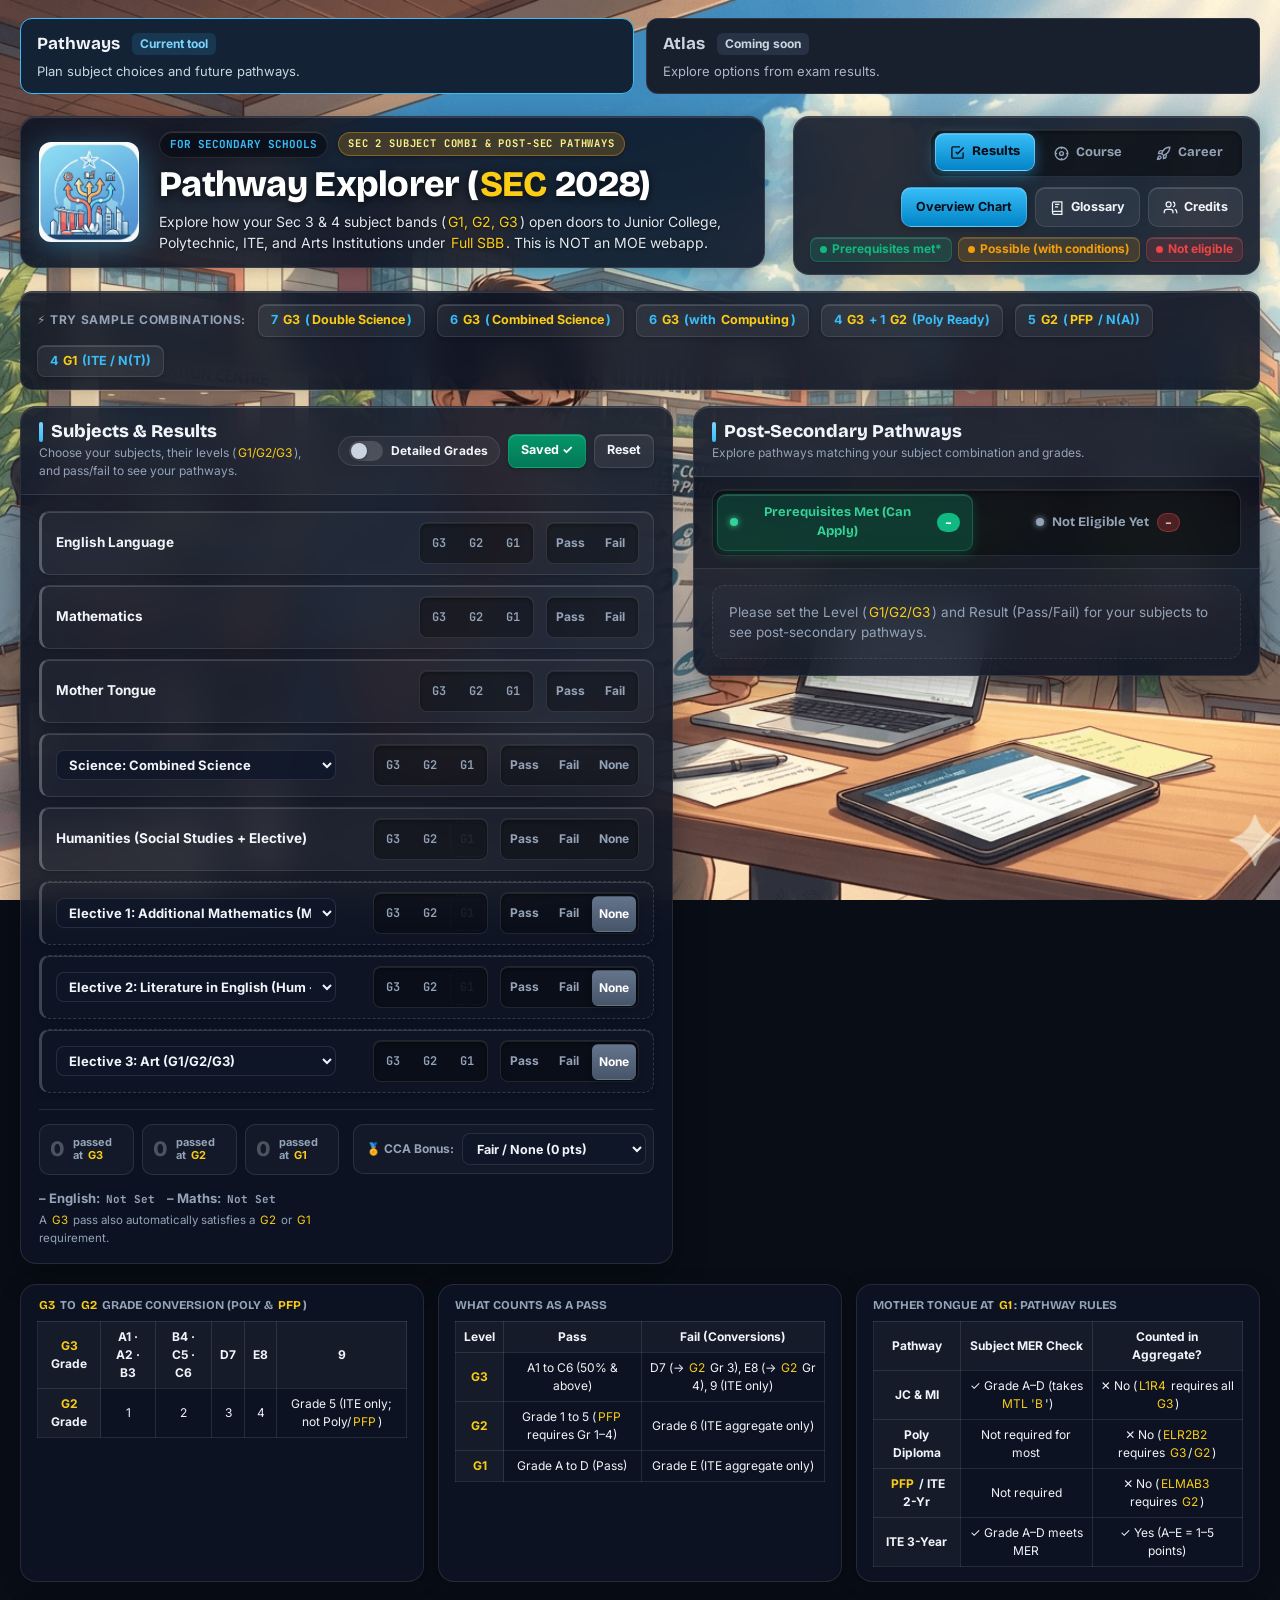
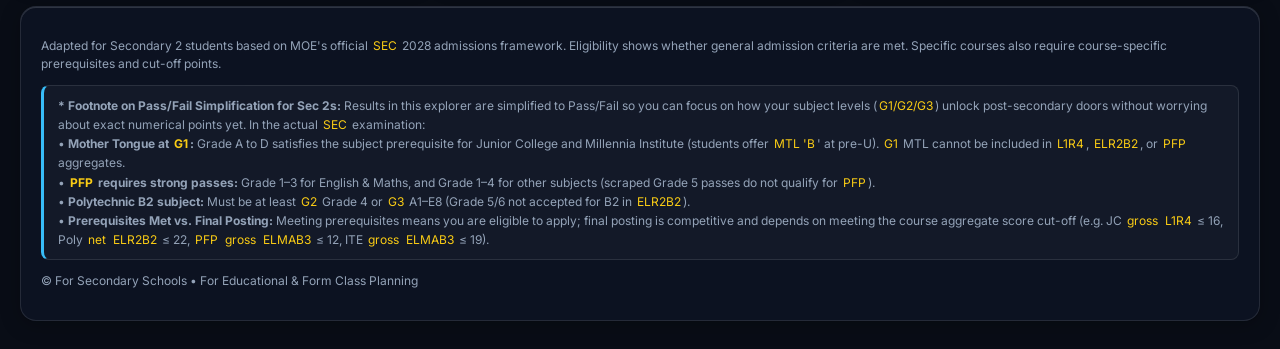
==== Evan - Pathways/index.html @ 1507681d "Refresh Pathways-first PR against Evan's modular version" ====
<!doctype html>
<html lang="en">
<head>
<meta charset="utf-8">
<meta name="viewport" content="width=device-width, initial-scale=1, viewport-fit=cover">
<meta name="theme-color" content="#090d16">
<title>For Secondary Schools • Sec 2 Pathway &amp; Subject Combi Explorer</title>
<link rel="icon" type="image/png" href="logo.png">
<link rel="apple-touch-icon" href="logo.png">
<link rel="preload" href="background.png" as="image">
<link rel="preconnect" href="https://fonts.googleapis.com">
<link rel="preconnect" href="https://fonts.gstatic.com" crossorigin>
<link rel="stylesheet" href="https://fonts.googleapis.com/css2?family=Bricolage+Grotesque:opsz,wght@12..96,600;12..96,800&family=Atkinson+Hyperlegible:wght@400;700&family=JetBrains+Mono:wght@600;800&display=swap">
<link rel="stylesheet" href="https://fonts.googleapis.com/css2?family=Inter:wght@400;700&text=0123456789&display=swap">

<link rel="stylesheet" href="css/main.css">
<style>
  body {
    background-color: #090d16;
    background-image: url('background.png');
    background-position: center top;
    background-size: cover;
    background-attachment: fixed;
    background-repeat: no-repeat;
  }
</style>
</head>

<body>
<a class="skip-link" href="#subjects">Skip to subjects</a>

<div class="wrap">
  <section class="product-selector" aria-label="Pathway tools">
    <ul class="product-list">
      <li class="product-item is-current" aria-current="page">
        <div class="product-heading"><strong class="product-name">Pathways</strong><span class="product-status">Current tool</span></div>
        <p class="product-description">Plan subject choices and future pathways.</p>
      </li>
      <li class="product-item is-coming-soon">
        <div class="product-heading"><strong class="product-name">Atlas</strong><span class="product-status">Coming soon</span></div>
        <p class="product-description">Explore options from exam results.</p>
      </li>
    </ul>
  </section>

  <header>
    <div class="hdr-left">
      <img class="school-icon" src="logo.png" alt="Secondary School Logo">
      <div class="hdr-text-box">
        <div class="school-badge-wrap">
          <span class="school-badge">FOR SECONDARY SCHOOLS</span>
          <span class="eyebrow">Sec 2 Subject Combi &amp; Post-Sec Pathways</span>
        </div>
        <h1>Pathway Explorer (SEC 2028)</h1>
        <p class="subhead">Explore how your Sec 3 &amp; 4 subject bands (G1, G2, G3) open doors to Junior College, Polytechnic, ITE, and Arts Institutions under Full SBB. This is NOT an MOE webapp.</p>
      </div>
    </div>

    <div class="hdr-right">
      <div class="mode-toggle" role="tablist" aria-label="Mode Toggle: Results, Course, or Career Planning">
        <button type="button" role="tab" class="mode-btn is-active" id="btnModeResults" aria-selected="true" data-mode="results">
          <svg width="15" height="15" viewBox="0 0 24 24" fill="none" stroke="currentColor" stroke-width="2.2"><path d="M9 11l3 3L22 4"/><path d="M21 12v7a2 2 0 0 1-2 2H5a2 2 0 0 1-2-2V5a2 2 0 0 1 2-2h11"/></svg>
          <span>Results</span>
        </button>
        <button type="button" role="tab" class="mode-btn" id="btnModeCourse" aria-selected="false" data-mode="course">
          <svg width="15" height="15" viewBox="0 0 24 24" fill="none" stroke="currentColor" stroke-width="2.2"><circle cx="12" cy="12" r="10"/><circle cx="12" cy="12" r="3"/><line x1="12" y1="2" x2="12" y2="5"/><line x1="12" y1="19" x2="12" y2="22"/><line x1="2" y1="12" x2="5" y2="12"/><line x1="19" y1="12" x2="22" y2="12"/></svg>
          <span>Course</span>
        </button>
        <button type="button" role="tab" class="mode-btn" id="btnModeCareer" aria-selected="false" data-mode="career">
          <svg width="15" height="15" viewBox="0 0 24 24" fill="none" stroke="currentColor" stroke-width="2.2"><path d="M4.5 16.5c-1.5 1.26-2 5-2 5s3.74-.5 5-2c.71-.84.7-2.13-.09-2.91a2.18 2.18 0 0 0-2.91-.09z"/><path d="m12 15-3-3a22 22 0 0 1 2-3.95A12.88 12.88 0 0 1 22 2c0 2.72-.78 7.5-6 11a22.35 22.35 0 0 1-4 2z"/><path d="M9 12H4s.55-3.03 2-4c1.62-1.08 5 0 5 0"/><path d="M12 15v5s3.03-.55 4-2c1.08-1.62 0-5 0-5"/></svg>
          <span>Career</span>
        </button>
      </div>
      <div class="hdr-btns">
        <button type="button" class="ov-open" id="ovOpen" aria-haspopup="dialog" aria-controls="ov">Overview Chart</button>
        <button type="button" class="gl-open" id="glOpen" aria-haspopup="dialog" aria-controls="gl">
          <svg width="15" height="15" viewBox="0 0 24 24" fill="none" stroke="currentColor" stroke-width="2"><path d="M4 19.5V5a2 2 0 0 1 2-2h13v15H6.5A2.5 2.5 0 0 0 4 20.5 2.5 2.5 0 0 0 6.5 23H19v-5"/><path d="M8 7h7M8 11h5"/></svg>
          Glossary
        </button>
        <button type="button" class="gl-open" id="creditsOpen" aria-haspopup="dialog" aria-controls="creditsDlg" title="Credits &amp; Acknowledgements">
          <svg width="15" height="15" viewBox="0 0 24 24" fill="none" stroke="currentColor" stroke-width="2"><path d="M16 21v-2a4 4 0 0 0-4-4H6a4 4 0 0 0-4 4v2"/><circle cx="9" cy="7" r="4"/><path d="M22 21v-2a4 4 0 0 0-3-3.87"/><path d="M16 3.13a4 4 0 0 1 0 7.75"/></svg>
          Credits
        </button>
      </div>
      <div class="legend" aria-label="Colour key">
        <span class="pill p-ok"><i></i>Prerequisites met*</span>
        <span class="pill p-amber"><i></i>Possible (with conditions)</span>
        <span class="pill p-bad"><i></i>Not eligible</span>
      </div>
    </div>
  </header>

  <!-- Main Forward Planning View -->
  <div id="mainView">
  <!-- Quick Presets -->
  <div class="presets-wrap">
    <span class="presets-label">⚡ Try Sample Combinations:</span>
    <button type="button" class="preset-btn" id="prePure">7 G3 (Double Science)</button>
    <button type="button" class="preset-btn" id="preG3">6 G3 (Combined Science)</button>
    <button type="button" class="preset-btn" id="preComp">6 G3 (with Computing)</button>
    <button type="button" class="preset-btn" id="prePoly">4 G3 + 1 G2 (Poly Ready)</button>
    <button type="button" class="preset-btn" id="preG2">5 G2 (PFP / N(A))</button>
    <button type="button" class="preset-btn" id="preG1">4 G1 (ITE / N(T))</button>
    <div class="preset-select-wrap">
      <select class="preset-select" id="presetSelect" aria-label="Sample Combinations">
        <option value="" disabled selected>⚡ Try Sample Combinations...</option>
        <option value="prePure">7 G3 (Double Science)</option>
        <option value="preG3">6 G3 (Combined Science)</option>
        <option value="preComp">6 G3 (with Computing)</option>
        <option value="prePoly">4 G3 + 1 G2 (Poly Ready)</option>
        <option value="preG2">5 G2 (PFP / N(A))</option>
        <option value="preG1">4 G1 (ITE / N(T))</option>
      </select>
    </div>
  </div>

  <!-- Mobile 3-Tab Navigator (Mobile Only) -->
  <nav class="mob-tabs" id="mobTabs" role="tablist" aria-label="Navigation Tabs">
    <button type="button" role="tab" class="mob-tab-btn is-active" id="mobTabSubj" aria-selected="true" aria-controls="subjects">
      <span class="mob-tab-label">Subjects</span>
    </button>
    <button type="button" role="tab" class="mob-tab-btn mob-tab-ok" id="mobTabOk" aria-selected="false" aria-controls="results">
      <span class="tab-indicator"></span>
      <span class="mob-tab-label">Prereqs Met</span>
      <span class="tab-count count-ok" id="mobOkN">0</span>
    </button>
    <button type="button" role="tab" class="mob-tab-btn mob-tab-bad" id="mobTabBad" aria-selected="false" aria-controls="results">
      <span class="tab-indicator"></span>
      <span class="mob-tab-label">Not Eligible</span>
      <span class="tab-count count-bad" id="mobBadN">0</span>
    </button>
  </nav>

  <div class="layout">
    <!-- Subject Configuration Panel -->
    <section class="panel" id="subjects" aria-labelledby="subj-h">
      <div class="panel-h">
        <div>
          <h2 id="subj-h">Subjects &amp; Results</h2>
          <p>Choose your subjects, their levels (G1/G2/G3), and pass/fail to see your pathways.</p>
        </div>
        <div class="panel-btns">
          <label class="toggle-wrap" id="gradeModeWrap" title="Switch between simplified Pass/Fail and detailed grade scoring">
            <input type="checkbox" id="toggleGradeMode" class="sr-only">
            <span class="toggle-switch" aria-hidden="true"></span>
            <span class="toggle-label">Detailed Grades</span>
          </label>
          <button type="button" class="reset" id="save" title="Save choices in your browser">Save</button>
          <button type="button" class="reset" id="reset">Reset</button>
        </div>
      </div>

      <div class="panel-b">
        <div id="aggregateDashboard" class="aggregate-dashboard" hidden></div>
        <div class="subs" id="rows"></div>

        <div class="subject-footer">
          <div class="counts" aria-label="Passes by level">
            <div class="count"><b id="c3">0</b><span>passed at G3</span></div>
            <div class="count"><b id="c2">0</b><span>passed at G2</span></div>
            <div class="count"><b id="c1">0</b><span>passed at G1</span></div>
          </div>
          <div class="cca-wrap" id="ccaWrap">
            <label for="ccaGradeSelect" class="cca-label">🏅 CCA Bonus:</label>
            <select id="ccaGradeSelect" class="cca-select" aria-label="CCA Grade for Bonus Points">
              <option value="none">Fair / None (0 pts)</option>
              <option value="good">Good: B3–C6 (1 pt)</option>
              <option value="excellent">Excellent: A1–A2 (2 pts)</option>
            </select>
          </div>
          <div class="subject-notes">
            <div class="em" id="em"></div>
            <p class="hint">A G3 pass also automatically satisfies a G2 or G1 requirement.</p>
          </div>
        </div>

        <button type="button" class="mob-view-btn" id="mobViewBtn">
          <span>View Pathways (Prereqs Met)</span>
          <span class="tab-count count-ok" id="mobBtnOkN">0</span>
          <span>&rarr;</span>
        </button>
      </div>
    </section>

    <!-- Results Panel -->
    <main class="panel results" id="results" aria-label="Pathway eligibility results">
      <p class="sr-only" id="resultStatus" role="status" aria-live="polite"></p>

      <div class="panel-h">
        <div>
          <h2>Post-Secondary Pathways</h2>
          <p>Explore pathways matching your subject combination and grades.</p>
        </div>
      </div>

      <div class="results-tab-bar">
        <div class="results-tabs" role="tablist" aria-label="Pathway eligibility status">
          <button type="button" role="tab" class="tab-btn tab-ok is-active" id="tabOk" aria-selected="true" aria-controls="paneOk">
            <span class="tab-indicator"></span>
            <span class="tab-label">Prerequisites Met (Can Apply)</span>
            <span class="tab-count count-ok" id="okN">0</span>
          </button>
          <button type="button" role="tab" class="tab-btn tab-bad" id="tabBad" aria-selected="false" aria-controls="paneBad">
            <span class="tab-indicator"></span>
            <span class="tab-label">Not Eligible Yet</span>
            <span class="tab-count count-bad" id="badN">0</span>
          </button>
        </div>
      </div>

      <div class="panel-b">
        <div id="sec5StatusCard" class="sec5-card-wrap" hidden></div>
        <div id="paneOk" role="tabpanel" aria-labelledby="tabOk" class="tab-pane is-active">
          <div class="cards" id="okCards"></div>
          <button type="button" class="mob-back-btn" id="mobBackBtnOk">&larr; Back to Subjects</button>
        </div>

        <div id="paneBad" role="tabpanel" aria-labelledby="tabBad" class="tab-pane" hidden>
          <div class="cards" id="badCards"></div>
          <button type="button" class="mob-back-btn" id="mobBackBtnBad">&larr; Back to Subjects</button>
        </div>
      </div>
    </main>
  </div>

  <!-- Reference Section -->
  <section class="ref" aria-label="Grade reference">
    <div>
      <h3>G3 to G2 Grade Conversion (Poly &amp; PFP)</h3>
      <table>
        <thead><tr><th>G3 Grade</th><th>A1 · A2 · B3</th><th>B4 · C5 · C6</th><th>D7</th><th>E8</th><th>9</th></tr></thead>
        <tbody><tr><th>G2 Grade</th><td>1</td><td>2</td><td>3</td><td>4</td><td>Grade 5 (ITE only; not Poly/PFP)</td></tr></tbody>
      </table>
    </div>
    <div>
      <h3>What Counts as a Pass</h3>
      <table>
        <thead><tr><th>Level</th><th>Pass</th><th>Fail (Conversions)</th></tr></thead>
        <tbody>
          <tr><th>G3</th><td>A1 to C6 (50% &amp; above)</td><td>D7 (→ G2 Gr 3), E8 (→ G2 Gr 4), 9 (ITE only)</td></tr>
          <tr><th>G2</th><td>Grade 1 to 5 (PFP requires Gr 1–4)</td><td>Grade 6 (ITE aggregate only)</td></tr>
          <tr><th>G1</th><td>Grade A to D (Pass)</td><td>Grade E (ITE aggregate only)</td></tr>
        </tbody>
      </table>
    </div>
    <div>
      <h3>Mother Tongue at G1: Pathway Rules</h3>
      <table>
        <thead><tr><th>Pathway</th><th>Subject MER Check</th><th>Counted in Aggregate?</th></tr></thead>
        <tbody>
          <tr><th>JC &amp; MI</th><td>✓ Grade A–D (takes MTL 'B')</td><td>✕ No (L1R4 requires all G3)</td></tr>
          <tr><th>Poly Diploma</th><td>Not required for most</td><td>✕ No (ELR2B2 requires G3/G2)</td></tr>
          <tr><th>PFP / ITE 2-Yr</th><td>Not required</td><td>✕ No (ELMAB3 requires G2)</td></tr>
          <tr><th>ITE 3-Year</th><td>✓ Grade A–D meets MER</td><td>✓ Yes (A–E = 1–5 points)</td></tr>
        </tbody>
      </table>
    </div>
  </section>
  </div>

  <!-- Reverse Planning View (Replaces Main App in Reverse Mode) -->
  <section class="rp-view" id="rpView" hidden aria-labelledby="rpTitle">
    <div class="rp-view-card">
      <div class="rp-view-top">
        <div class="rp-header">
          <span class="rp-tag">🎯 Goal-Oriented Pathway Planner</span>
          <h2 id="rpTitle">Course <span>Planning</span></h2>
          <p class="rp-subhead">Start from your dream destination. Tap any course bubble to inspect minimum SEC 2028 entry requirements, compare courses side-by-side, or load the minimum subject combination directly into Subjects &amp; Results.</p>
        </div>
        <button type="button" class="rp-exit-btn" id="rpExitBtn" title="Back to Results Planning">
          <svg width="14" height="14" viewBox="0 0 24 24" fill="none" stroke="currentColor" stroke-width="2.5"><line x1="19" y1="12" x2="5" y2="12"/><polyline points="12 19 5 12 12 5"/></svg>
          Back to Results
        </button>
      </div>

      <!-- Quick Filters & Compare Trigger -->
      <div class="rp-action-bar">
        <div class="rp-filters" id="rpFilters" role="tablist" aria-label="Course Clusters">
          <button type="button" class="rp-filter is-active" data-filter="all">All Pathways</button>
          <button type="button" class="rp-filter" data-filter="jc">JC and MI</button>
          <button type="button" class="rp-filter" data-filter="poly">Polytechnic</button>
          <button type="button" class="rp-filter" data-filter="pfp">PFP</button>
          <button type="button" class="rp-filter" data-filter="arts">Arts Institutions</button>
          <button type="button" class="rp-filter" data-filter="ite">ITE Higher NITEC</button>
        </div>
        <div class="rp-bar-right">
          <div class="rp-search-wrap">
            <svg class="rp-search-icon" width="14" height="14" viewBox="0 0 24 24" fill="none" stroke="currentColor" stroke-width="2.2"><circle cx="11" cy="11" r="8"/><line x1="21" y1="21" x2="16.65" y2="16.65"/></svg>
            <input type="search" id="rpSearchInput" class="rp-search-input" placeholder="Search e.g. Sports, Nursing, AI, Business..." aria-label="Search courses, subjects, and fields">
          </div>
          <button type="button" class="rp-compare-btn" id="rpToggleCompare">
            <svg width="15" height="15" viewBox="0 0 24 24" fill="none" stroke="currentColor" stroke-width="2.2"><path d="M16 3h5v5"/><path d="m21 3-7 7"/><path d="M8 21H3v-5"/><path d="m3 21 7-7"/></svg>
            <span>Compare Table</span>
            <span class="rp-compare-badge" id="rpCompareCount">0</span>
          </button>
        </div>
      </div>

      <!-- Compare Table Section -->
      <div class="rp-compare-panel" id="rpComparePanel" hidden>
        <div class="rp-compare-header">
          <div class="rp-compare-title">
            <h3>⚖️ Pathway &amp; Course Comparison Tool</h3>
            <p>Compare admissions metrics, Full SBB minimum bands, and subject prerequisites side-by-side.</p>
          </div>
          <div class="rp-compare-actions">
            <button type="button" class="rp-clear-btn" id="rpClearCompare">Clear All</button>
            <button type="button" class="rp-close-compare-btn" id="rpCloseCompare">&times; Back to Bubbles</button>
          </div>
        </div>
        <div class="rp-table-scroll" id="rpCompareTableWrap"></div>
      </div>

      <!-- Two-Column Split Layout: Courses on Left, Selected Course on Right -->
      <div class="rp-split-layout">
        <!-- Left: Course Selections Canvas -->
        <div class="rp-split-left">
          <div class="rp-bubbles-canvas" id="rpBubblesCanvas"></div>
        </div>

        <!-- Right: Sticky Selected Course Inspector & Empty Guide Card -->
        <aside class="rp-split-right" id="rpSplitRight" aria-label="Course Requirements Details">
          <!-- Course Requirements Inspector (Opens on Bubble Click) -->
          <div class="rp-inspector" id="rpInspector" hidden>
            <div class="rp-inspector-h">
              <div class="rp-inspector-title">
                <span class="rp-inspector-icon" id="rpInspectIcon">💻</span>
                <div>
                  <div class="rp-inspector-cat" id="rpInspectCat">Polytechnic Year 1</div>
                  <h4 id="rpInspectName">Course Name</h4>
                </div>
              </div>
              <button type="button" class="rp-inspector-close" id="rpInspectorClose" aria-label="Close details">&times;</button>
            </div>

            <div class="rp-req-grid" id="rpInspectGrid"></div>

            <div class="rp-inspector-details">
              <div class="rp-detail-sec">
                <h5>Scope &amp; Career Clusters</h5>
                <p id="rpInspectDesc"></p>
              </div>
              <div class="rp-detail-sec">
                <h5>Exact Minimum Entry Requirements (MER &amp; Results)</h5>
                <div id="rpInspectMinGrades" class="rp-min-grades"></div>
              </div>
              <div class="rp-detail-sec">
                <h5>Institutions &amp; Progression Pathways</h5>
                <p id="rpInspectCampuses"></p>
              </div>
              <div class="rp-detail-sec" id="rpInspectCurriculumSec" hidden>
                <h5>Curricular Modules &amp; Supervised Clinical Postings</h5>
                <div id="rpInspectCurriculum" class="rp-min-grades" style="border-left:3px solid var(--accent);background:rgba(0,0,0,0.35);"></div>
              </div>
              <div class="rp-detail-sec">
                <h5>Minimum Sec 3/4 Subject Combination (SEC 2028)</h5>
                <div class="rp-combi-pills" id="rpInspectCombi"></div>
              </div>
            </div>

            <div class="rp-inspector-actions">
              <button type="button" class="rp-action-compare" id="rpInspectCompareBtn">+ Add to Compare</button>
              <button type="button" class="rp-action-load" id="rpInspectLoadBtn">
                <svg width="15" height="15" viewBox="0 0 24 24" fill="none" stroke="currentColor" stroke-width="2.2"><path d="M21 15v4a2 2 0 0 1-2 2H5a2 2 0 0 1-2-2v-4"/><polyline points="7 10 12 15 17 10"/><line x1="12" y1="15" x2="12" y2="3"/></svg>
                <span>Load into Subjects &amp; Results</span>
              </button>
            </div>
          </div>

          <!-- Empty State (Shown when no course is currently selected) -->
          <div class="rp-inspector-empty" id="rpInspectorEmpty">
            <div class="rp-empty-icon">👈</div>
            <h3 class="rp-empty-title">Select a Course</h3>
            <p class="rp-empty-desc">Click any course bubble on the left to inspect SEC 2028 minimum entry requirements, career clusters, progression ladders, and 1-click subject combination loading.</p>
            <div class="rp-empty-hints">
              <div class="rp-empty-hint">
                <span class="rp-hint-badge">💡 Pro-Tip</span>
                <span>Use <strong>Compare Table</strong> above to compare admission metrics side-by-side.</span>
              </div>
              <div class="rp-empty-hint">
                <span class="rp-hint-badge">⚡ Quick Load</span>
                <span>Selecting a course allows you to inject its exact required subjects directly into your Results planner.</span>
              </div>
            </div>
          </div>
        </aside>
      </div>

      <div class="rp-view-bottom">
        <button type="button" class="rp-exit-btn rp-exit-btn-bottom" id="rpExitBtnBottom">
          <svg width="14" height="14" viewBox="0 0 24 24" fill="none" stroke="currentColor" stroke-width="2.5"><line x1="19" y1="12" x2="5" y2="12"/><polyline points="12 19 5 12 12 5"/></svg>
          Back to Results Planning
        </button>
      </div>
    </div>
  </section>

  <!-- Career Planning View (Visual Mind Map of Ladders & Islands) -->
  <section class="career-view" id="careerView" hidden aria-labelledby="careerTitle">
    <div class="career-view-card">
      <div class="career-view-top">
        <div class="career-header">
          <span class="career-tag">🚀 Visual Progression Mind Map</span>
          <h2 id="careerTitle">Career <span>Ladders &amp; Islands</span></h2>
          <p class="career-subhead">Explore career stages from Secondary 2 to university degrees and industry leadership. Visual islands light up when your current results meet prerequisites, or dim out if not yet eligible. See exact study durations, timeline milestones, and <strong>💰 paid Work-Study Diplomas</strong> where you earn a full salary while sponsored!</p>
        </div>
        <button type="button" class="rp-exit-btn" id="careerExitBtn" title="Back to Results Planning">
          <svg width="14" height="14" viewBox="0 0 24 24" fill="none" stroke="currentColor" stroke-width="2.5"><line x1="19" y1="12" x2="5" y2="12"/><polyline points="12 19 5 12 12 5"/></svg>
          Back to Results
        </button>
      </div>

      <!-- Career Cluster Selector -->
      <div class="career-cluster-bar">
        <div class="career-clusters" id="careerClusters" role="tablist" aria-label="Career Ladders">
          <button type="button" class="career-cluster-btn is-active" data-cluster="nursing">🩺 Nursing &amp; Healthcare</button>
          <button type="button" class="career-cluster-btn" data-cluster="aerospace">✈️ Aerospace &amp; Aviation</button>
          <button type="button" class="career-cluster-btn" data-cluster="robotics">⚡ Robotics &amp; Electrical</button>
          <button type="button" class="career-cluster-btn" data-cluster="sports">🏃 Sports Science &amp; Fitness</button>
          <button type="button" class="career-cluster-btn" data-cluster="computing">💻 Computing, AI &amp; Cyber</button>
        </div>
      </div>

      <!-- Career Summary & Live Eligibility Indicator -->
      <div class="career-summary-box" id="careerSummaryBox"></div>

      <!-- Mind Map Canvas with Stages and Islands -->
      <div class="career-map-canvas" id="careerMapCanvas"></div>

      <div class="rp-view-bottom">
        <button type="button" class="rp-exit-btn rp-exit-btn-bottom" id="careerExitBtnBottom">
          <svg width="14" height="14" viewBox="0 0 24 24" fill="none" stroke="currentColor" stroke-width="2.5"><line x1="19" y1="12" x2="5" y2="12"/><polyline points="12 19 5 12 12 5"/></svg>
          Back to Results Planning
        </button>
      </div>
    </div>
  </section>

  <!-- Career Island Details Dialog -->
  <dialog class="ov" id="islandDlg" aria-labelledby="islDlgTitle" style="max-width:760px;">
    <div class="ov-inner">
      <button type="button" class="ov-close" id="islandDlgClose" aria-label="Close">&times;</button>
      <div style="display:flex;align-items:center;gap:12px;margin-bottom:6px;">
        <span style="font-size:32px;" id="islDlgIcon">🩺</span>
        <div>
          <span class="eyebrow" id="islDlgStageBadge">Stage 1: Foundational Practice</span>
          <h2 id="islDlgTitle" style="text-align:left;margin:4px 0 0;font-size:22px;">Island Title</h2>
        </div>
      </div>
      <div style="font-size:12.5px;color:var(--muted);margin-bottom:14px;" id="islDlgInst">Institution</div>

      <!-- Live Status Banner in Dialog -->
      <div id="islDlgStatus" style="margin-bottom:14px;padding:10px 14px;border-radius:10px;font-size:12.5px;font-weight:700;"></div>

      <div style="display:grid;grid-template-columns:repeat(auto-fit, minmax(180px, 1fr));gap:10px;margin-bottom:16px;">
        <div style="background:rgba(0,0,0,0.3);border:1px solid var(--rule);border-radius:10px;padding:10px 12px;">
          <div style="font-size:11px;font-weight:700;color:var(--muted);text-transform:uppercase;">Study Duration</div>
          <div style="font-size:14px;font-weight:800;color:var(--accent);" id="islDlgDuration">3 Years</div>
        </div>
        <div style="background:rgba(0,0,0,0.3);border:1px solid var(--rule);border-radius:10px;padding:10px 12px;">
          <div style="font-size:11px;font-weight:700;color:var(--muted);text-transform:uppercase;">Cumulative Years</div>
          <div style="font-size:14px;font-weight:800;color:var(--gold);" id="islDlgCumulative">3 Years from Sec 4</div>
        </div>
        <div style="background:rgba(0,0,0,0.3);border:1px solid var(--rule);border-radius:10px;padding:10px 12px;">
          <div style="font-size:11px;font-weight:700;color:var(--muted);text-transform:uppercase;">Qualification &amp; Role</div>
          <div style="font-size:14px;font-weight:800;color:#34d399;" id="islDlgRole">Role</div>
        </div>
      </div>

      <!-- Paid & Compensation Section -->
      <div id="islDlgPaidSec" style="background:rgba(245,158,11,0.12);border:1px solid rgba(245,158,11,0.35);border-radius:10px;padding:12px 14px;margin-bottom:14px;">
        <div style="font-size:12px;font-weight:800;color:var(--gold);text-transform:uppercase;margin-bottom:4px;">💰 Salary, Stipends &amp; Sponsorship</div>
        <div style="font-size:12.5px;color:#fef08a;line-height:1.5;" id="islDlgCompensation"></div>
      </div>

      <!-- Curriculum & Attachments -->
      <div style="margin-bottom:14px;">
        <h3 style="font-size:13px;font-weight:800;color:#fff;text-transform:uppercase;letter-spacing:.05em;margin-bottom:6px;">📘 What You Will Learn &amp; Attachments</h3>
        <p style="font-size:12.5px;color:#cbd5e1;line-height:1.5;margin:0 0 6px;" id="islDlgCurriculum"></p>
      </div>

      <!-- Full SBB Entry Criteria -->
      <div style="background:rgba(255,255,255,0.03);border:1px solid var(--rule);border-radius:10px;padding:12px 14px;margin-bottom:16px;">
        <div style="font-size:11.5px;font-weight:800;color:var(--accent);text-transform:uppercase;margin-bottom:4px;">🎯 SEC 2028 Minimum Entry Requirements (MER)</div>
        <div style="font-size:12.5px;color:#e2e8f0;line-height:1.5;" id="islDlgMerText"></div>
      </div>

      <div style="display:flex;justify-content:flex-end;gap:10px;padding-top:12px;border-top:1px solid var(--rule);">
        <button type="button" class="rp-action-load" id="islDlgLoadBtn">⚡ Load Required Subjects into Results</button>
      </div>
    </div>
  </dialog>

  <footer>
    <p>Adapted for Secondary 2 students based on MOE's official SEC 2028 admissions framework. Eligibility shows whether general admission criteria are met. Specific courses also require course-specific prerequisites and cut-off points.</p>
    <div class="footer-footnote">
      <p>
        <strong>* Footnote on Pass/Fail Simplification for Sec 2s:</strong> Results in this explorer are simplified to Pass/Fail so you can focus on how your subject levels (G1/G2/G3) unlock post-secondary doors without worrying about exact numerical points yet. In the actual SEC examination:
        <br>&bull; <strong>Mother Tongue at G1:</strong> Grade A to D satisfies the subject prerequisite for Junior College and Millennia Institute (students offer MTL 'B' at pre-U). G1 MTL cannot be included in L1R4, ELR2B2, or PFP aggregates.
        <br>&bull; <strong>PFP requires strong passes:</strong> Grade 1–3 for English &amp; Maths, and Grade 1–4 for other subjects (scraped Grade 5 passes do not qualify for PFP).
        <br>&bull; <strong>Polytechnic B2 subject:</strong> Must be at least G2 Grade 4 or G3 A1–E8 (Grade 5/6 not accepted for B2 in ELR2B2).
        <br>&bull; <strong>Prerequisites Met vs. Final Posting:</strong> Meeting prerequisites means you are eligible to apply; final posting is competitive and depends on meeting the course aggregate score cut-off (e.g. JC gross L1R4 &le; 16, Poly net ELR2B2 &le; 22, PFP gross ELMAB3 &le; 12, ITE gross ELMAB3 &le; 19).
      </p>
    </div>
    <p>&copy; For Secondary Schools &bull; For Educational &amp; Form Class Planning</p>
  </footer>
</div>

<!-- Nursing Progression Ladder Dialog -->
<dialog class="ov" id="npDlg" aria-labelledby="npTitle">
  <div class="ov-inner">
    <button type="button" class="ov-close" id="npClose" aria-label="Close">&times;</button>
    <h2 id="npTitle">🩺 Nursing Career Pathway: <span>Enrolled Nurse to Registered Nurse &amp; Degree</span></h2>
    <p style="font-size:13px;color:#cbd5e1;text-align:center;margin:0 auto 16px;max-width:85ch;">
      If a student qualifies for the <strong>3-Year Higher Nitec pathway</strong>, Singapore offers a structured, progressive career ladder from an <strong>Enrolled Nurse (EN)</strong> up to a <strong>Registered Nurse (RN)</strong> and a University Degree. No student is locked out of a nursing career!
    </p>

    <div class="np-steps">
      <div class="np-step-box s1">
        <div class="np-step-num">Stage 1 • Duration: 3 Years</div>
        <h3 class="np-step-title">ITE 3-Year Higher Nitec in Nursing</h3>
        <div class="np-step-body">
          <p><strong>Campus:</strong> ITE College East (School of Health Sciences)</p>
          <ul>
            <li><strong>Year 1:</strong> Broad-based foundational healthcare and biological science modules.</li>
            <li><strong>Years 2 &amp; 3:</strong> Core nursing specialization, high-tech simulation ward practice, and extensive hospital postings.</li>
            <li><strong>Outcome:</strong> Graduate with Higher Nitec in Nursing; eligible to register with Singapore Nursing Board (SNB) to practise as a licensed <strong>Enrolled Nurse (EN)</strong>.</li>
          </ul>
        </div>
      </div>

      <div class="np-step-box s2">
        <div class="np-step-num">Stage 2 • Duration: 2 to 3 Years</div>
        <h3 class="np-step-title">Diploma in Nursing &rarr; Registered Nurse (RN)</h3>
        <div class="np-step-body">
          <p>Two distinct pathways to upgrade to a <strong>Registered Nurse (RN)</strong>:</p>
          <ul>
            <li><strong>Route A: Full-time Polytechnic Diploma</strong> at NYP or NP (2 to 3 years). With GPA &ge; 3.0, graduates qualify for advanced placement into an <em>accelerated 2-year or 2.5-year</em> route.</li>
            <li><strong>Route B: ITE Work-Study Diploma (WSDip) in Nursing</strong> (3 years). Work as an Enrolled Nurse earning full salary while fully sponsored for part-time diploma training!</li>
          </ul>
        </div>
      </div>

      <div class="np-step-box s3">
        <div class="np-step-num">Stage 3 • Duration: 2 to 3 Years</div>
        <h3 class="np-step-title">University Degree in Nursing (Optional)</h3>
        <div class="np-step-body">
          <p><strong>Institutions:</strong> National University of Singapore (NUS) or Singapore Institute of Technology (SIT).</p>
          <ul>
            <li><strong>Programme:</strong> Bachelor of Science in Nursing.</li>
            <li><strong>Duration:</strong> 2 to 3 years (diploma graduates receive credit exemptions).</li>
            <li><strong>Outcome:</strong> Direct progression to Senior Staff Nurse, Nurse Clinician, Nurse Educator, or Advanced Practice Nurse (APN).</li>
          </ul>
        </div>
      </div>
    </div>

    <h3 style="font-size:14.5px;font-weight:800;color:var(--accent);margin:16px 0 6px;">📊 Total Years &amp; Career Milestone Summary</h3>
    <div class="np-table-wrap">
      <table class="np-table">
        <thead>
          <tr>
            <th>Stage / Qualification</th>
            <th>Duration</th>
            <th>Cumulative Years</th>
            <th>Career Milestone</th>
          </tr>
        </thead>
        <tbody>
          <tr>
            <td><strong>ITE 3-Year Higher Nitec in Nursing</strong></td>
            <td>3 years</td>
            <td><b style="color:var(--gold)">3 years</b></td>
            <td><span class="np-badge-role np-badge-en">Enrolled Nurse (EN)</span></td>
          </tr>
          <tr>
            <td><strong>Polytechnic Diploma / ITE Work-Study Diploma</strong></td>
            <td>2 – 3 years</td>
            <td><b style="color:var(--accent-light)">5 – 6 years</b></td>
            <td><span class="np-badge-role np-badge-rn">Registered Nurse (RN)</span></td>
          </tr>
          <tr>
            <td><strong>Bachelor of Science in Nursing</strong> <em>(Optional)</em></td>
            <td>2 – 3 years</td>
            <td><b style="color:#d8b4fe">7 – 9 years</b></td>
            <td><span class="np-badge-role np-badge-deg">Staff / Senior Nurse / APN</span></td>
          </tr>
        </tbody>
      </table>
    </div>

    <div style="font-size:12px;color:var(--muted);background:rgba(255,255,255,0.03);border:1px solid var(--rule);border-radius:10px;padding:10px 14px;margin-top:10px;line-height:1.5;">
      💡 <strong>Did You Know?</strong> Public healthcare clusters (SingHealth, National Healthcare Group, and NUHS) offer full sponsorship packages and monthly training allowances. For Enrolled Nurses, the ITE Work-Study Diploma lets you earn full pay while the hospital pays for your diploma!
    </div>

    <div class="np-actions" style="display:flex;flex-wrap:wrap;gap:8px;margin-top:16px;padding-top:14px;border-top:1px solid var(--rule);justify-content:flex-end;">
      <button type="button" class="np-action-btn" id="npLoadIteBtn" style="background:rgba(245,158,11,0.2);border:1px solid var(--gold);color:#fef08a;font-family:var(--f-display);font-size:12px;font-weight:700;padding:7px 12px;border-radius:8px;cursor:pointer;">⚡ Load ITE Nursing Combi (G1)</button>
      <button type="button" class="np-action-btn" id="npLoadPolyBtn" style="background:rgba(56,189,248,0.2);border:1px solid var(--accent);color:#7dd3fc;font-family:var(--f-display);font-size:12px;font-weight:700;padding:7px 12px;border-radius:8px;cursor:pointer;">⚡ Load Poly Nursing Combi (G3)</button>
      <button type="button" class="np-action-btn" id="npInspectIteBtn" style="background:rgba(255,255,255,0.08);border:1px solid var(--rule);color:var(--ink);font-family:var(--f-display);font-size:12px;font-weight:700;padding:7px 12px;border-radius:8px;cursor:pointer;">🔍 Inspect ITE Nursing Details</button>
      <button type="button" class="np-action-btn" id="npInspectPolyBtn" style="background:rgba(255,255,255,0.08);border:1px solid var(--rule);color:var(--ink);font-family:var(--f-display);font-size:12px;font-weight:700;padding:7px 12px;border-radius:8px;cursor:pointer;">🔍 Inspect Poly Nursing Details</button>
    </div>
  </div>
</dialog>

<!-- Overview Dialog -->
<dialog class="ov" id="ov" aria-labelledby="ovTitle">
  <div class="ov-inner">
    <button type="button" class="ov-close" id="ovClose" aria-label="Close">&times;</button>
    <h2 id="ovTitle">Overview of <span>Post-Secondary Admissions</span></h2>
    <div style="overflow-x:auto">
      <table class="ovt">
        <thead>
          <tr class="band"><th class="corner"></th><th colspan="8">POST-SECONDARY PATHWAYS</th></tr>
          <tr>
            <th class="corner">Taking at least</th>
            <th>3-Yr Higher Nitec</th><th>2-Yr Higher Nitec</th><th>NAFA (NFP)</th>
            <th>Arts Inst.</th><th>Poly (PFP)</th><th>Poly Year 1</th>
            <th>Millennia Inst.</th><th>Junior College</th>
          </tr>
        </thead>
        <tbody>
          <tr><th scope="row">5 G3 subjects</th><td class="y"><span class="ck">✓</span></td><td class="y"><span class="ck">✓</span></td><td class="n"><span class="ck">✓</span></td><td class="y"><span class="ck">✓</span></td><td class="n"><span class="ck">✓</span></td><td class="y"><span class="ck">✓</span></td><td class="y"><span class="ck">✓</span></td><td class="n"><span class="ck">✓</span></td></tr>
          <tr><th scope="row">4 G3 + 1 G2</th><td class="y"><span class="ck">✓</span></td><td class="y"><span class="ck">✓</span></td><td class="n"><span class="ck">✓</span></td><td class="n"><span class="ck">✓</span></td><td class="n"><span class="ck">✓</span></td><td class="n"><span class="ck">✓</span></td><td></td><td></td></tr>
          <tr><th scope="row">5 G2 subjects</th><td class="y"><span class="ck">✓</span></td><td class="y"><span class="ck">✓</span></td><td class="y"><span class="ck">✓</span></td><td></td><td class="y"><span class="ck">✓</span></td><td></td><td></td><td></td></tr>
          <tr><th scope="row">4 G1 subjects</th><td class="y"><span class="ck">✓</span></td><td class="s"><span class="ck">✓*</span></td><td></td><td></td><td></td><td></td><td></td><td></td></tr>
        </tbody>
      </table>
    </div>
    <p style="font-size:12px;color:var(--muted);margin-top:10px;">*Students offering 4 G1 subjects enter Year 1 of 3-Year Higher Nitec and can qualify for an accelerated 2-year route based on Year 1 Sem 1 exam results.</p>
    <div style="font-size:12px;color:var(--muted);margin-top:12px;display:flex;flex-direction:column;gap:6px;">
      <div>Reference: <a href="https://www.moe.gov.sg/media/images/microsite/58d2802f-a689-457c-ad6f-3219e7a82664.jpg" target="_blank" rel="noopener" style="color:var(--accent)">MOE Post-Secondary Admissions Overview Reference</a></div>
      <div>For more information: <a href="https://www.moe.gov.sg/psle-fsbb/resources/full-subject-based-banding" target="_blank" rel="noopener" style="color:var(--accent)">MOE Full Subject-Based Banding Resources</a></div>
    </div>
  </div>
</dialog>

<!-- Glossary Dialog -->
<dialog class="ov gl" id="gl" aria-labelledby="glTitle">
  <div class="ov-inner">
    <button type="button" class="ov-close" id="glClose" aria-label="Close">&times;</button>
    <h2 id="glTitle">Glossary of Terms</h2>
    <div class="gloss">
      <dl>
        <div><dt>SEC</dt><dd>Singapore-Cambridge Secondary Education Certificate (taken at the end of Secondary 4 from 2027/2028).</dd></div>
        <div><dt>G1, G2, G3</dt><dd>General 1, 2, and 3 under Full SBB. G3 is the most demanding (Express standard).</dd></div>
        <div><dt>G1 Mother Tongue</dt><dd>Grade A to D satisfies the subject entry requirement for JC and MI (students will offer MTL 'B'). It cannot be computed into L1R4, ELR2B2, or PFP ELMAB3, but counts 1–4 points for ITE 3-Year Higher Nitec.</dd></div>
        <div><dt>MTL 'B'</dt><dd>A pre-university Mother Tongue syllabus at JC and MI with greater emphasis on practical listening and spoken skills, offered to students who took G1 Mother Tongue in secondary school.</dd></div>
        <div><dt>L1R4</dt><dd>First Language + 4 Relevant subjects (all at G3). Used for Junior College and Millennia Institute.</dd></div>
        <div><dt>ELR2B2</dt><dd>English + 2 Relevant + Best 2 other subjects. Used for Polytechnic Year 1 diplomas (ELR2B2-A/B/C/D).</dd></div>
        <div><dt>ELMAB3</dt><dd>English + Mathematics + Best 3 other subjects. Used for PFP (≤12) and 2-Year Higher Nitec (≤19).</dd></div>
        <div><dt>PFP</dt><dd>Polytechnic Foundation Programme: a 1-year foundation leading directly to a poly diploma without a 5th year in secondary school.</dd></div>
        <div><dt>Gross vs Net</dt><dd>JC (≤16) and PFP (≤12) require gross scores before CCA deduction. Poly Year 1 (≤22) is net after deducting up to 2 CCA bonus points.</dd></div>
        <div><dt>Higher Nitec</dt><dd>ITE certificate leading to employment or poly progression. 2-Year uses ELMAB3; 3-Year uses R2B2, R1B3, or B4.</dd></div>
        <div><dt>HMTL</dt><dd>Higher Mother Tongue Language (G3). Passing both G3 English and HMTL awards 2 bonus points for JC admission (capped at 3 total bonus points).</dd></div>
        <div><dt>Science at our school</dt><dd>Our school offers Double Science (split into 2: Chemistry, Physics, Biology) and Combined Science. Triple Science is not offered.</dd></div>
        <div><dt>Computing &amp; Business</dt><dd>Our school offers Computing across G1, G2, and G3 levels. Computing directly qualifies as a relevant subject for Polytechnic Information &amp; Digital Technologies diplomas (ELR2B2-C), ITE Infocomm courses (R1B3-B), and counts towards JC/MI L1R4. Business (EBS) is offered at G1 level.</dd></div>
        <div><dt>CourseFinder</dt><dd>Official MOE directory (<a href="https://www.moe.gov.sg/coursefinder" target="_blank" rel="noopener" style="color:var(--accent)">moe.gov.sg/coursefinder</a>) where students can check entry requirements for specific diploma &amp; Higher Nitec courses including Computing.</dd></div>
        <div><dt>Enrolled Nurse (EN)</dt><dd>A licensed healthcare professional registered with the Singapore Nursing Board (SNB) via the ITE 3-Year Higher Nitec in Nursing (College East). ENs deliver vital patient care and can upgrade to Registered Nurse via Polytechnic Diploma or ITE Work-Study Diploma.</dd></div>
        <div><dt>Registered Nurse (RN)</dt><dd>A professional nurse registered with SNB after completing a Polytechnic Diploma in Nursing, ITE Work-Study Diploma, or University Degree. RNs develop patient care plans, administer complex medications, and supervise nursing teams.</dd></div>
        <div><dt>Work-Study Diploma (Nursing)</dt><dd>A 3-year fully sponsored upgrading diploma by ITE in partnership with public healthcare clusters. Enrolled Nurses work full-time earning a regular monthly salary while completing part-time diploma training to upgrade to Registered Nurses.</dd></div>
      </dl>
    </div>
  </div>
</dialog>

<!-- Credits & Acknowledgements Dialog -->
<dialog class="ov" id="creditsDlg" aria-labelledby="creditsTitle" style="max-width:820px;">
  <div class="ov-inner">
    <button type="button" class="ov-close" id="creditsClose" aria-label="Close">&times;</button>
    <span class="eyebrow" style="margin-bottom:8px;">Project Attribution</span>
    <h2 id="creditsTitle" style="text-align:left;margin-bottom:8px;">Credits &amp; <span>Acknowledgements</span></h2>
    <p style="font-size:13px;color:var(--muted);margin:0 0 16px;">This educational planning tool builds upon foundational Full SBB post-secondary evaluation models, significantly expanded for Secondary 2 streaming and goal-oriented pathway planning.</p>

    <div style="display:grid;gap:14px;">
      <!-- Evan Liao -->
      <div style="background:rgba(255,255,255,0.03);border:1px solid var(--rule);border-left:4px solid var(--accent);border-radius:12px;padding:14px 16px;">
        <div style="display:flex;align-items:center;justify-content:space-between;flex-wrap:wrap;gap:6px;margin-bottom:8px;">
          <h3 style="font-size:16px;font-weight:800;color:#fff;">Evan Liao</h3>
          <span style="font-family:var(--f-mono);font-size:11px;font-weight:700;padding:2px 8px;border-radius:999px;background:rgba(56,189,248,0.18);color:var(--accent-light);border:1px solid rgba(56,189,248,0.35);">Sec 2 Adaptation, Feature Engineering &amp; UI</span>
        </div>
        <ul style="margin:0;padding-left:18px;font-size:12.5px;color:#cbd5e1;line-height:1.55;">
          <li><strong>Reverse Planning Engine:</strong> Designed the destination-first explorer with course cluster bubbles, search filters, course requirements inspector, side-by-side comparison table, and 1-click subject combination injector.</li>
          <li><strong>Sec 2 Subject Combi System:</strong> Engineered dynamic elective selectors, Core Science split logic (Combined vs Pure Double Science with limit validation), and multi-band Computing (G1–G3) based on own school needs.</li>
          <li><strong>Healthcare &amp; Nursing Ladder:</strong> Created the structured career progression module mapping Enrolled Nurse (ITE) to Registered Nurse (Poly / Work-Study Diploma) and University degrees.</li>
          <li><strong>Interactive In-Text Glossary:</strong> Developed the live text-annotation engine and hover/touch definition tooltip system.</li>
          <li><strong>UI &amp; Mobile Responsive Overhaul:</strong> Built the dark glassmorphic interface, sample combination presets, and the mobile 3-tab navigator.</li>
        </ul>
      </div>

      <!-- Mathew Lim -->
      <div style="background:rgba(255,255,255,0.03);border:1px solid var(--rule);border-left:4px solid var(--ok);border-radius:12px;padding:14px 16px;">
        <div style="display:flex;align-items:center;justify-content:space-between;flex-wrap:wrap;gap:6px;margin-bottom:8px;">
          <h3 style="font-size:16px;font-weight:800;color:#fff;">Mathew Lim</h3>
          <span style="font-family:var(--f-mono);font-size:11px;font-weight:700;padding:2px 8px;border-radius:999px;background:rgba(16,185,129,0.18);color:#6ee7b7;border:1px solid rgba(16,185,129,0.35);">Original Prototype &amp; Core Evaluation Architecture</span>
        </div>
        <ul style="margin:0;padding-left:18px;font-size:12.5px;color:#cbd5e1;line-height:1.55;">
          <li><strong>Core Algorithmic Model:</strong> Conceived the initial Post-Secondary Pathway Explorer prototype evaluating Full SBB G1/G2/G3 passes against post-secondary pathways.</li>
          <li><strong>Grade Mapping Architecture:</strong> Established the foundational conversion logic mapping G3 fail grades (D7/E8) to G2 pass equivalents.</li>
          <li><strong>Admissions Data Baseline:</strong> Formulated the baseline eligibility data structures for JC, MI, Poly Year 1, PFP, and Higher Nitec.</li>
        </ul>
      </div>

      <!-- Official Data Sources -->
      <div style="background:rgba(255,255,255,0.02);border:1px solid var(--rule);border-radius:12px;padding:12px 14px;font-size:12px;color:var(--muted);line-height:1.5;">
        <strong style="color:#e2e8f0;">Institutional Frameworks:</strong> Admission requirements and aggregate scoring criteria (L1R4, ELR2B2, ELMAB3, R1B3) are based on official guidelines from the <strong>Ministry of Education (MOE)</strong>, <strong>SEAB</strong>, <strong>Singapore Nursing Board (SNB)</strong>, and respective post-secondary institutions.
      </div>
    </div>
  </div>
</dialog>

<div class="toast-notice" id="toastNotice" role="alert" aria-live="polite"></div>

<a class="jump" id="jump" href="#results"><span class="j-ok"><b id="jOk">0</b> prereqs met</span> &bull; <span class="j-bad"><b id="jBad">0</b> not eligible</span> &bull; View Results &darr;</a>

<script>
  // Sync inspector display state & maintain scroll position for split view
  document.addEventListener('DOMContentLoaded', () => {
    const inspector = document.getElementById('rpInspector');
    const empty = document.getElementById('rpInspectorEmpty');
    const rightCol = document.getElementById('rpSplitRight');
    if (!inspector || !empty) return;
    let lastCourse = '';
    const sync = () => {
      const isHidden = inspector.hidden || inspector.style.display === 'none' || inspector.classList.contains('hidden');
      if (window.innerWidth <= 860) {
        empty.style.display = 'none';
      } else {
        empty.style.display = isHidden ? 'flex' : 'none';
      }
      if (!isHidden) {
        const name = document.getElementById('rpInspectName')?.textContent || '';
        if (name && name !== lastCourse) {
          lastCourse = name;
          if (rightCol) rightCol.scrollTop = 0;
          if (window.innerWidth <= 860) {
            inspector.scrollIntoView({ behavior: 'smooth', block: 'start' });
          }
        }
      }
    };
    const obs = new MutationObserver(sync);
    obs.observe(inspector, { attributes: true, attributeFilter: ['hidden', 'style', 'class'] });
    window.addEventListener('resize', sync);
    sync();
  });
</script>
<script type="module" src="src/main.js"></script>
</body>
</html>
---- Evan - Pathways/css/main.css ----
/* Main CSS Bundler */
@import "./variables.css";
@import "./components.css";
@import "./views.css";
@import "./product-availability.css";
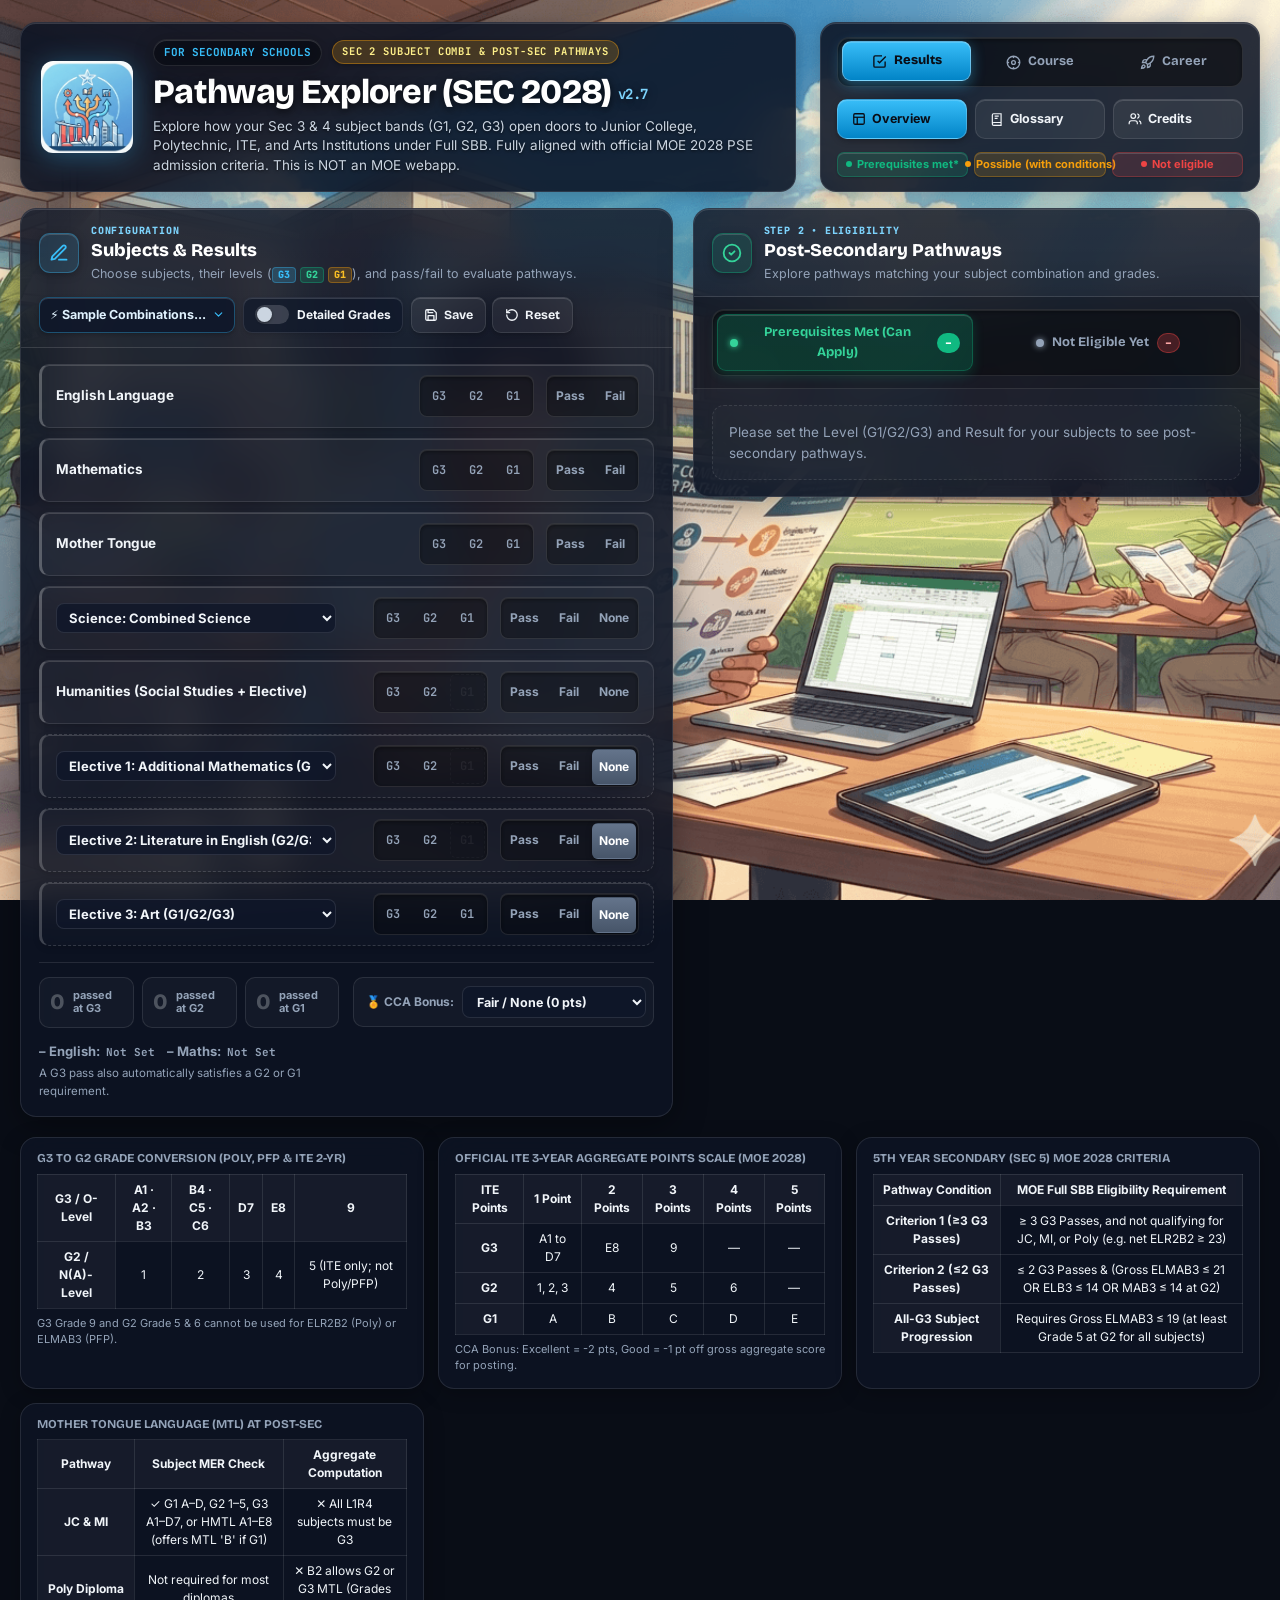
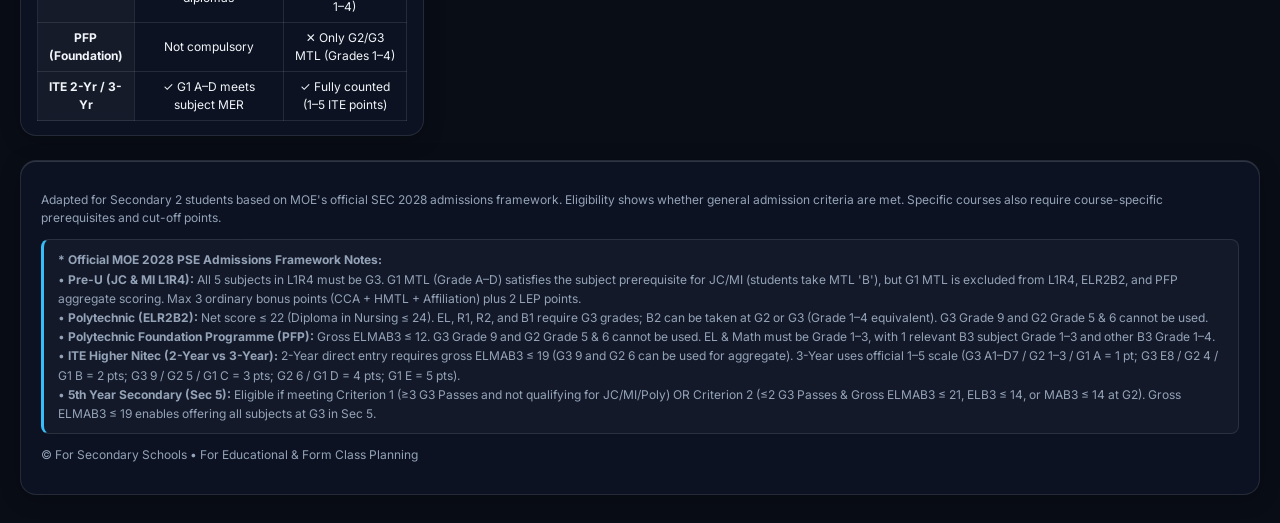
==== commit a85f396d: "Update back to single file" ====
--- a/Evan - Pathways/index.html
+++ b/Evan - Pathways/index.html
@@ -13,16 +13,2109 @@
 <link rel="stylesheet" href="https://fonts.googleapis.com/css2?family=Bricolage+Grotesque:opsz,wght@12..96,600;12..96,800&family=Atkinson+Hyperlegible:wght@400;700&family=JetBrains+Mono:wght@600;800&display=swap">
 <link rel="stylesheet" href="https://fonts.googleapis.com/css2?family=Inter:wght@400;700&text=0123456789&display=swap">
 
-<link rel="stylesheet" href="css/main.css">
 <style>
+/* Base Theme & Variables */
+:root {
+  color-scheme: dark;
+  --bg: #090d16;
+  --surface: rgba(13, 20, 36, 0.88);
+  --surface-2: rgba(20, 32, 52, 0.88);
+  --ink: #f1f5f9;
+  --muted: #94a3b8;
+  --rule: rgba(255, 255, 255, 0.1);
+  --accent: #38bdf8;
+  --accent-light: #7dd3fc;
+  --accent-ink: #090d16;
+  --gold: #f59e0b;
+  --gold-bg: rgba(245, 158, 11, 0.15);
+  --ok: #10b981;
+  --ok-bg: rgba(16, 185, 129, 0.15);
+  --ok-line: rgba(16, 185, 129, 0.3);
+  --amber: #f59e0b;
+  --amber-bg: rgba(245, 158, 11, 0.15);
+  --amber-line: rgba(245, 158, 11, 0.3);
+  --bad: #ef4444;
+  --bad-bg: rgba(239, 68, 68, 0.15);
+  --bad-line: rgba(239, 68, 68, 0.3);
+  --f-display: "Bricolage Grotesque", "Segoe UI", system-ui, sans-serif;
+  --f-body: "Inter", "Atkinson Hyperlegible", "Segoe UI", system-ui, sans-serif;
+  --f-mono: "JetBrains Mono", ui-monospace, Menlo, monospace;
+  --r: 16px;
+  --hi: inset 0 1px 0 rgba(255, 255, 255, 0.15);
+  --e1: 0 4px 20px rgba(0, 0, 0, 0.25);
+  --e2: 0 8px 32px rgba(0, 0, 0, 0.35);
+  --e3: 0 16px 48px rgba(0, 0, 0, 0.5);
+}
+* { box-sizing: border-box; }
+html { scroll-padding-top: 16px; scroll-behavior: smooth; }
+body {
+  margin: 0; min-width: 280px; color: var(--ink);
+  font-family: var(--f-body); font-size: 15px; line-height: 1.5;
+  padding: 0 max(18px, env(safe-area-inset-right)) max(28px, env(safe-area-inset-bottom)) max(18px, env(safe-area-inset-left));
+  background-color: #090d16;
+  background-image: url('background.png');
+  background-position: center top;
+  background-size: cover;
+  background-attachment: fixed;
+  background-repeat: no-repeat;
+}
+.wrap { max-width: 1240px; margin: 0 auto; }
+h1, h2, h3 { font-family: var(--f-display); margin: 0; line-height: 1.15; text-wrap: balance; }
+button, select { font: inherit; color: inherit; }
+button, a { touch-action: manipulation; -webkit-tap-highlight-color: transparent; }
+:focus-visible { outline: 3px solid var(--accent); outline-offset: 3px; }
+.sr-only, .skip-link:not(:focus) { position: absolute; width: 1px; height: 1px; padding: 0; margin: -1px; overflow: hidden; clip-path: inset(50%); white-space: nowrap; border: 0; }
+.skip-link:focus { position: fixed; top: 12px; left: 12px; z-index: 100; background: var(--surface); padding: 12px 18px; border-radius: 10px; }
+
+/* School Top Header */
+header {
+  padding-block: 22px 16px; display: grid; grid-template-columns: minmax(0, 1.1fr) minmax(360px, 440px);
+  align-items: stretch; gap: 16px 24px;
+}
+.hdr-left {
+  display: flex; align-items: center; gap: 20px; min-width: 0;
+  background: var(--surface); backdrop-filter: blur(20px); -webkit-backdrop-filter: blur(20px);
+  border: 1px solid var(--rule); border-radius: var(--r); padding: 16px 20px;
+  box-shadow: var(--hi), var(--e1);
+}
+.hdr-text-box { min-width: 0; }
+.school-badge-wrap { display: flex; align-items: center; gap: 10px; margin-bottom: 6px; flex-wrap: wrap; }
+.school-badge {
+  display: inline-flex; align-items: center; gap: 6px; padding: 4px 10px; border-radius: 999px;
+  background: rgba(0, 0, 0, 0.35); backdrop-filter: blur(12px); -webkit-backdrop-filter: blur(12px);
+  border: 1px solid var(--rule); font-family: var(--f-mono);
+  font-size: 11px; font-weight: 700; color: var(--accent); box-shadow: var(--hi), var(--e1);
+}
+.eyebrow {
+  display: inline-flex; align-items: center; font-family: var(--f-mono); font-size: 10.5px; font-weight: 700;
+  letter-spacing: .08em; text-transform: uppercase; color: #fef08a;
+  background: rgba(245, 158, 11, 0.2); border: 1px solid rgba(245, 158, 11, 0.4);
+  padding: 3px 9px; border-radius: 999px; box-shadow: 0 1px 4px rgba(0,0,0,0.3);
+}
+header h1 {
+  font-size: clamp(25px, 2.7vw, 34px); font-weight: 800; letter-spacing: -.02em;
+  color: #ffffff; text-shadow: 0 2px 10px rgba(0, 0, 0, 0.75);
+}
+.school-icon {
+  width: 92px; height: 92px; flex-shrink: 0; object-fit: contain;
+  border-radius: 12px; filter: drop-shadow(0 4px 14px rgba(56, 189, 248, 0.35));
+}
+header p.subhead { margin: 6px 0 0; color: #cbd5e1; font-size: 13.5px; line-height: 1.45; max-width: 70ch; text-shadow: 0 1px 3px rgba(0,0,0,0.7); }
+.hdr-right {
+  justify-self: stretch; align-self: stretch; display: flex; flex-direction: column; align-items: stretch; justify-content: space-between; gap: 10px;
+  background: var(--surface); backdrop-filter: blur(20px); -webkit-backdrop-filter: blur(20px);
+  border: 1px solid var(--rule); border-radius: var(--r); padding: 14px 16px;
+  box-shadow: var(--hi), var(--e1); min-width: 340px;
+}
+.hdr-btns {
+  display: grid; grid-template-columns: repeat(3, minmax(0, 1fr)); gap: 8px; width: 100%;
+}
+.legend {
+  display: grid; grid-template-columns: repeat(3, minmax(0, 1fr)); gap: 6px; width: 100%;
+}
+.pill {
+  display: inline-flex; align-items: center; justify-content: center; gap: 5px; font-size: 11px; font-weight: 700;
+  padding: 5px 8px; border-radius: 7px; border: 1px solid transparent; line-height: 1.25;
+  box-shadow: var(--hi), 0 1px 2px rgba(0,0,0,0.2); white-space: nowrap; width: 100%; text-align: center;
+}
+.pill i { width: 6px; height: 6px; border-radius: 50%; background: currentColor; flex-shrink: 0; }
+.pill .pill-short { display: none; }
+.pill .pill-long { display: inline; }
+.p-ok { background: var(--ok-bg); color: var(--ok); border-color: var(--ok-line); }
+.p-amber { background: var(--amber-bg); color: var(--amber); border-color: var(--amber-line); }
+.p-bad { background: var(--bad-bg); color: var(--bad); border-color: var(--bad-line); }
+
+/* Sec 2 Student Helper Banner */
+.sec2-callout {
+  background: var(--surface); backdrop-filter: blur(16px); -webkit-backdrop-filter: blur(16px);
+  border: 1px solid var(--rule); border-left: 4px solid var(--accent);
+  border-radius: 12px; padding: 12px 16px; margin-bottom: 16px;
+  display: flex; flex-wrap: wrap; align-items: center; justify-content: space-between; gap: 10px;
+  box-shadow: var(--hi), var(--e1); font-size: 13px;
+}
+.sec2-callout .info { display: flex; align-items: center; gap: 8px; }
+.sec2-callout .info svg { width: 20px; height: 20px; stroke: var(--accent); flex-shrink: 0; }
+.sec2-callout .levels { display: flex; gap: 8px; flex-wrap: wrap; font-size: 12px; font-family: var(--f-mono); }
+.sec2-callout .levels span { background: rgba(255, 255, 255, 0.05); padding: 2px 8px; border-radius: 6px; border: 1px solid var(--rule); }
+
+/* Main Layout */
+.layout { display: grid; grid-template-columns: minmax(0, 1.15fr) minmax(0, 1fr); gap: 20px; align-items: start; }
+@media (max-width: 1080px) { .layout { grid-template-columns: minmax(0, 1fr); } }
+
+.panel {
+  background: var(--surface); backdrop-filter: blur(20px); -webkit-backdrop-filter: blur(20px);
+  border: 1px solid var(--rule); border-radius: var(--r);
+  box-shadow: var(--hi), var(--e2); min-width: 0;
+}
+
+/* Redesigned Panel Header (Subjects & Results) */
+.panel-h {
+  display: flex; align-items: center; justify-content: space-between; gap: 14px 20px;
+  padding: 14px 18px; border-bottom: 1px solid var(--rule);
+  background: linear-gradient(180deg, rgba(255, 255, 255, 0.04) 0%, rgba(255, 255, 255, 0.01) 100%);
+  border-radius: var(--r) var(--r) 0 0;
+  flex-wrap: wrap;
+}
+.panel-h-title-group {
+  display: flex; align-items: center; gap: 12px; min-width: 0;
+}
+.panel-h-icon {
+  width: 40px; height: 40px; border-radius: 11px;
+  background: rgba(56, 189, 248, 0.12);
+  border: 1px solid rgba(56, 189, 248, 0.35);
+  color: var(--accent);
+  display: grid; place-items: center; flex-shrink: 0;
+  box-shadow: 0 2px 8px rgba(0, 0, 0, 0.3), var(--hi);
+}
+.panel-h-icon-results {
+  background: rgba(16, 185, 129, 0.12);
+  border-color: rgba(16, 185, 129, 0.35);
+  color: #34d399;
+}
+.panel-eyebrow {
+  font-family: var(--f-mono); font-size: 10px; font-weight: 800;
+  letter-spacing: .08em; text-transform: uppercase; color: var(--accent-light);
+  margin-bottom: 2px;
+}
+.panel-h h2 {
+  font-size: 18px; font-weight: 800; color: #ffffff;
+  display: flex; align-items: center; gap: 8px; line-height: 1.2;
+}
+.panel-h-desc {
+  margin: 3px 0 0; font-size: 12.5px; color: var(--muted); line-height: 1.4;
+}
+.lvl-tag {
+  display: inline-block; font-family: var(--f-mono); font-size: 10px; font-weight: 800;
+  padding: 1px 5px; border-radius: 4px; line-height: 1.2; vertical-align: baseline;
+}
+.lvl-tag.g3 { background: rgba(56, 189, 248, 0.2); color: var(--accent); border: 1px solid rgba(56, 189, 248, 0.35); }
+.lvl-tag.g2 { background: rgba(16, 185, 129, 0.2); color: #34d399; border: 1px solid rgba(16, 185, 129, 0.35); }
+.lvl-tag.g1 { background: rgba(245, 158, 11, 0.2); color: #fbbf24; border: 1px solid rgba(245, 158, 11, 0.35); }
+
+/* Panel Header Controls Toolbar */
+.panel-btns {
+  display: flex; align-items: center; gap: 8px; flex-wrap: wrap; flex-shrink: 0;
+}
+.preset-wrap { min-width: 0; }
+.preset-dropdown {
+  font-family: var(--f-body);
+  font-size: 12.5px;
+  font-weight: 700;
+  color: #e0f2fe;
+  background: rgba(15, 23, 42, 0.9);
+  border: 1px solid rgba(56, 189, 248, 0.35);
+  border-radius: 9px;
+  padding: 6px 28px 6px 10px;
+  cursor: pointer;
+  min-height: 36px;
+  outline: none;
+  appearance: none;
+  -webkit-appearance: none;
+  background-image: url("data:image/svg+xml;charset=UTF-8,%3csvg xmlns='http://www.w3.org/2000/svg' viewBox='0 0 24 24' fill='none' stroke='%2338bdf8' stroke-width='2.2' stroke-linecap='round' stroke-linejoin='round'%3e%3cpolyline points='6 9 12 15 18 9'%3e%3c/polyline%3e%3c/svg%3e");
+  background-repeat: no-repeat;
+  background-position: right 9px center;
+  background-size: 13px;
+  box-shadow: var(--hi), 0 2px 4px rgba(0,0,0,0.25);
+  transition: all .15s ease;
+}
+.preset-dropdown:hover {
+  border-color: var(--accent);
+  background-color: rgba(20, 32, 56, 0.95);
+}
+.preset-dropdown:focus {
+  border-color: var(--accent);
+  box-shadow: 0 0 0 3px rgba(56, 189, 248, 0.25);
+}
+.preset-dropdown option {
+  background: #0f172a;
+  color: #f1f5f9;
+  font-size: 13px;
+}
+
+.toggle-wrap {
+  display: inline-flex; align-items: center; gap: 8px;
+  background: rgba(15, 23, 42, 0.7); border: 1px solid var(--rule);
+  padding: 4px 11px; border-radius: 9px; cursor: pointer; user-select: none;
+  min-height: 36px;
+  transition: all .15s ease;
+  box-shadow: var(--hi), 0 2px 4px rgba(0,0,0,0.15);
+}
+.toggle-wrap:hover { background: rgba(255, 255, 255, 0.08); border-color: rgba(255, 255, 255, 0.25); }
+.toggle-switch {
+  position: relative; width: 34px; height: 19px;
+  background: rgba(255, 255, 255, 0.16); border-radius: 999px;
+  transition: background .2s ease; flex-shrink: 0;
+}
+.toggle-switch::after {
+  content: ""; position: absolute; top: 2px; left: 2px; width: 15px; height: 15px;
+  border-radius: 50%; background: #cbd5e1; transition: transform .2s ease, background .2s ease;
+  box-shadow: 0 1px 3px rgba(0, 0, 0, 0.4);
+}
+.toggle-wrap input:checked + .toggle-switch { background: linear-gradient(135deg, #38bdf8, #0284c7); }
+.toggle-wrap input:checked + .toggle-switch::after { transform: translateX(15px); background: #fff; }
+.toggle-wrap input:focus-visible + .toggle-switch { outline: 2px solid var(--accent); outline-offset: 2px; }
+.toggle-label { font-size: 12px; font-weight: 700; color: var(--ink); white-space: nowrap; }
+
+.panel-action-btns { display: flex; align-items: center; gap: 6px; }
+.btn-action {
+  display: inline-flex; align-items: center; justify-content: center; gap: 6px;
+  min-height: 36px; padding: 6px 12px; border-radius: 9px; cursor: pointer;
+  font-family: var(--f-display); font-size: 12.5px; font-weight: 700; color: var(--ink);
+  border: 1px solid var(--rule); background: rgba(255, 255, 255, 0.06);
+  box-shadow: var(--hi), 0 2px 4px rgba(0,0,0,0.2);
+  transition: all .15s ease; white-space: nowrap;
+}
+.btn-action:hover {
+  background: rgba(255, 255, 255, 0.12); color: #fff; transform: translateY(-1px);
+}
+.btn-action:active { transform: translateY(1px); }
+.btn-save:hover { border-color: rgba(16, 185, 129, 0.5); }
+.btn-save.saved {
+  color: #fff; border-color: rgba(16, 185, 129, 0.5);
+  background: linear-gradient(180deg, #059669, #047857);
+  box-shadow: 0 0 12px rgba(16, 185, 129, 0.4), var(--hi);
+}
+.btn-reset:hover { border-color: rgba(239, 68, 68, 0.4); color: #fca5a5; }
+
+.sec5-card-wrap {
+  margin-top: 16px;
+}
+.panel-b { padding: 16px 18px; }
+
+/* Subject Rows */
+.subs { display: grid; grid-template-columns: minmax(0, 1fr); gap: 10px; }
+.row {
+  display: grid; grid-template-columns: minmax(0, 1fr) auto auto; gap: 8px 12px; align-items: center;
+  padding: 10px 14px; border-radius: 10px; background: rgba(255, 255, 255, 0.03);
+  border: 1px solid var(--rule); border-left: 3px solid var(--ok);
+  box-shadow: var(--hi), 0 2px 6px rgba(0,0,0,0.15);
+  transition: all .15s;
+}
+.row.fail { background: rgba(239, 68, 68, 0.08); border-color: var(--bad-line); border-left-color: var(--bad); }
+.row.empty { background: rgba(255, 255, 255, 0.01); border: 1px dashed rgba(255, 255, 255, 0.15); border-left: 3px solid rgba(255, 255, 255, 0.2); }
+.row.unset { border-left-color: rgba(255, 255, 255, 0.25); }
+.row.empty .name { color: var(--muted); }
+.row .name { font-weight: 700; font-size: 13.5px; line-height: 1.3; min-width: 0; }
+.name-elective-select {
+  width: 100%; max-width: 280px; font-size: 13px; font-weight: 700; color: var(--ink);
+  padding: 5px 8px; border-radius: 8px; border: 1px solid var(--rule); background: rgba(15, 23, 42, 0.8);
+}
+.seg {
+  display: inline-flex; background: rgba(0, 0, 0, 0.3);
+  border: 1px solid var(--rule); border-radius: 8px; padding: 2px; gap: 2px;
+  box-shadow: inset 0 2px 4px rgba(0,0,0,0.4), var(--hi);
+}
+.seg button {
+  border: 1px solid transparent; background: transparent;
+  min-width: 35px; min-height: 36px; padding: 4px 6px; border-radius: 6px;
+  font-family: var(--f-mono); font-weight: 600; font-size: 12px; cursor: pointer; color: var(--muted);
+  transition: all .1s;
+}
+.seg button:disabled { opacity: .3; cursor: not-allowed; background: transparent; border-color: transparent; box-shadow: none; }
+.seg button[aria-pressed="true"] { transform: translateY(1px); color: #fff; box-shadow: 0 2px 6px rgba(0,0,0,0.3); }
+.lv button[aria-pressed="true"] { background: linear-gradient(180deg, #38bdf8, #0284c7); color: #090d16; border-color: rgba(255,255,255,0.2); font-weight: 700; }
+.pf button { font-family: var(--f-body); font-weight: 700; min-width: 42px; }
+.pf button[aria-pressed="true"].p { background: linear-gradient(180deg, #10b981, #059669); color: #fff; }
+.pf button[aria-pressed="true"].f { background: linear-gradient(180deg, #ef4444, #dc2626); color: #fff; }
+.pf button[aria-pressed="true"].x { background: linear-gradient(180deg, #64748b, #475569); color: #fff; }
+.seg button.na { position: relative; color: rgba(255,255,255,0.2); border: 1px dashed rgba(255,255,255,0.1); background: transparent; cursor: not-allowed; }
+
+.grade-select {
+  font-family: var(--f-mono); font-size: 13px; font-weight: 700; color: var(--ink);
+  background: rgba(15, 23, 42, 0.85); border: 1px solid var(--rule); border-radius: 8px;
+  padding: 6px 10px; min-width: 80px; height: 36px; cursor: pointer;
+  transition: border-color .15s, box-shadow .15s; box-shadow: inset 0 1px 3px rgba(0,0,0,0.4);
+}
+.grade-select:hover { border-color: var(--accent); }
+.grade-select:focus { outline: none; border-color: var(--accent); box-shadow: 0 0 0 2px rgba(56, 189, 248, 0.25); }
+.grade-select.grade-pass { color: #34d399; border-color: rgba(16, 185, 129, 0.4); background: rgba(16, 185, 129, 0.1); }
+.grade-select.grade-fail { color: #f87171; border-color: rgba(239, 68, 68, 0.4); background: rgba(239, 68, 68, 0.1); }
+
+/* Detailed Grades Segmented Toggle Buttons */
+.grade-seg {
+  display: inline-flex;
+  flex-wrap: wrap;
+  gap: 2px;
+  background: rgba(0, 0, 0, 0.35);
+  border: 1px solid var(--rule);
+  border-radius: 8px;
+  padding: 2px;
+  box-shadow: inset 0 2px 4px rgba(0,0,0,0.4), var(--hi);
+}
+.grade-seg button {
+  min-width: 27px;
+  min-height: 32px;
+  padding: 3px 5px;
+  border-radius: 6px;
+  font-family: var(--f-mono);
+  font-weight: 700;
+  font-size: 11px;
+  border: 1px solid transparent;
+  background: transparent;
+  color: #94a3b8;
+  cursor: pointer;
+  transition: all .12s ease;
+}
+.grade-seg button:hover:not(:disabled) {
+  color: #fff;
+  background: rgba(255, 255, 255, 0.08);
+}
+.grade-seg button[aria-pressed="true"] {
+  transform: translateY(1px);
+  color: #fff;
+  box-shadow: 0 2px 6px rgba(0,0,0,0.3);
+}
+.grade-seg button[aria-pressed="true"].p {
+  background: linear-gradient(180deg, #10b981, #059669);
+  border-color: rgba(255, 255, 255, 0.25);
+  color: #fff;
+}
+.grade-seg button[aria-pressed="true"].f {
+  background: linear-gradient(180deg, #ef4444, #dc2626);
+  border-color: rgba(255, 255, 255, 0.25);
+  color: #fff;
+}
+.grade-seg button[aria-pressed="true"].x {
+  background: linear-gradient(180deg, #64748b, #475569);
+  color: #fff;
+}
+.grade-seg button.f:not([aria-pressed="true"]) {
+  color: #f87171;
+  opacity: 0.85;
+}
+.grade-seg button.f:not([aria-pressed="true"]):hover {
+  opacity: 1;
+  background: rgba(239, 68, 68, 0.15);
+}
+.detailed-conv-note {
+  grid-column: 1/-1;
+  display: flex;
+  flex-wrap: wrap;
+  align-items: center;
+  gap: 8px 12px;
+  padding: 8px 10px;
+  border-radius: 8px;
+  background: rgba(245, 158, 11, 0.07);
+  border: 1px dashed rgba(245, 158, 11, 0.35);
+  margin-top: 4px;
+}
+
+.fgw { grid-column: 1/-1; display: flex; flex-wrap: wrap; align-items: center; gap: 6px 10px; padding-top: 8px; border-top: 1px dashed var(--bad-line); }
+.fgl { font-size: 12px; font-weight: 700; color: var(--bad); }
+.fg button[aria-pressed="true"] { background: var(--bad); color: #fff; }
+.fgc { font-size: 12px; font-weight: 700; color: var(--ink); }
+
+/* Footer Counts */
+.subject-footer {
+  display: grid; grid-template-columns: repeat(auto-fit, minmax(240px, 1fr)); align-items: center;
+  gap: 14px; margin-top: 16px; padding-top: 14px; border-top: 1px solid var(--rule);
+}
+.cca-wrap {
+  display: flex; align-items: center; gap: 8px;
+  background: rgba(255, 255, 255, 0.03); border: 1px solid var(--rule);
+  border-radius: 10px; padding: 8px 12px;
+}
+.cca-label { font-size: 12px; font-weight: 700; color: var(--muted); white-space: nowrap; }
+.cca-select {
+  background: rgba(15, 23, 42, 0.85); border: 1px solid var(--rule); border-radius: 8px;
+  padding: 5px 10px; font-size: 12.5px; font-weight: 700; color: var(--ink);
+  cursor: pointer; flex: 1; min-height: 32px;
+}
+.cca-select:focus { outline: none; border-color: var(--accent); }
+.counts { display: grid; grid-template-columns: repeat(3, 1fr); gap: 8px; }
+.count {
+  display: flex; align-items: center; justify-content: center; gap: 8px;
+  background: rgba(255, 255, 255, 0.03); border: 1px solid var(--rule);
+  border-radius: 10px; padding: 8px 10px; text-align: center;
+}
+.count b { font-family: var(--f-display); font-weight: 800; font-size: 22px; color: var(--accent); }
+.count.zero b { color: rgba(255, 255, 255, 0.25); }
+.count span { font-size: 11px; color: var(--muted); font-weight: 700; line-height: 1.2; text-align: left; }
+.em { display: flex; flex-wrap: wrap; gap: 4px 12px; font-size: 13px; font-weight: 700; }
+.em i { font-style: normal; font-family: var(--f-mono); font-size: 11px; margin-left: 3px; color: var(--muted); }
+.hint { margin: 4px 0 0; font-size: 11.5px; color: var(--muted); }
+
+/* Results & Pathway Tabs */
+.results { min-width: 0; }
+.results-tab-bar {
+  padding: 12px 18px 0;
+  border-bottom: 1px solid var(--rule);
+  background: rgba(0, 0, 0, 0.15);
+}
+.results-tabs {
+  display: grid;
+  grid-template-columns: 1fr 1fr;
+  gap: 6px;
+  background: rgba(0, 0, 0, 0.35);
+  padding: 4px;
+  border-radius: 12px;
+  border: 1px solid var(--rule);
+  box-shadow: inset 0 2px 4px rgba(0,0,0,0.4), var(--hi);
+  margin-bottom: 12px;
+}
+.tab-btn {
+  display: inline-flex;
+  align-items: center;
+  justify-content: center;
+  gap: 8px;
+  min-height: 40px;
+  padding: 8px 12px;
+  border-radius: 9px;
+  border: 1px solid transparent;
+  background: transparent;
+  color: var(--muted);
+  font-family: var(--f-display);
+  font-size: 13px;
+  font-weight: 700;
+  cursor: pointer;
+  transition: all .18s ease;
+  user-select: none;
+}
+.tab-btn:hover {
+  color: var(--ink);
+  background: rgba(255, 255, 255, 0.04);
+}
+.tab-btn.tab-ok.is-active {
+  background: linear-gradient(180deg, rgba(16, 185, 129, 0.22), rgba(5, 150, 105, 0.28));
+  border-color: var(--ok-line);
+  color: #34d399;
+  box-shadow: 0 4px 12px rgba(16, 185, 129, 0.2), var(--hi);
+}
+.tab-btn.tab-bad.is-active {
+  background: linear-gradient(180deg, rgba(239, 68, 68, 0.22), rgba(220, 38, 38, 0.28));
+  border-color: var(--bad-line);
+  color: #f87171;
+  box-shadow: 0 4px 12px rgba(239, 68, 68, 0.2), var(--hi);
+}
+.tab-indicator {
+  width: 8px;
+  height: 8px;
+  border-radius: 50%;
+  flex-shrink: 0;
+  background: currentColor;
+  box-shadow: 0 0 6px currentColor;
+}
+.tab-count {
+  font-family: var(--f-mono);
+  font-size: 11.5px;
+  font-weight: 800;
+  padding: 2px 7px;
+  border-radius: 999px;
+  line-height: 1.2;
+}
+.count-ok {
+  background: rgba(16, 185, 129, 0.25);
+  color: #6ee7b7;
+  border: 1px solid rgba(16, 185, 129, 0.4);
+}
+.count-bad {
+  background: rgba(239, 68, 68, 0.25);
+  color: #fca5a5;
+  border: 1px solid rgba(239, 68, 68, 0.4);
+}
+.tab-btn.tab-ok.is-active .count-ok {
+  background: var(--ok);
+  color: #fff;
+  border-color: transparent;
+}
+.tab-btn.tab-bad.is-active .count-bad {
+  background: var(--bad);
+  color: #fff;
+  border-color: transparent;
+}
+.tab-pane[hidden] {
+  display: none !important;
+}
+.tab-pane:not([hidden]) {
+  display: block;
+  animation: tabFadeIn .2s ease-out;
+}
+@keyframes tabFadeIn {
+  from { opacity: 0; transform: translateY(4px); }
+  to { opacity: 1; transform: translateY(0); }
+}
+
+.aggregate-dashboard {
+  background: rgba(13, 20, 36, 0.92);
+  backdrop-filter: blur(20px);
+  -webkit-backdrop-filter: blur(20px);
+  border: 1px solid var(--rule);
+  border-radius: 12px;
+  padding: 10px 12px;
+  margin-bottom: 14px;
+  box-shadow: var(--hi), var(--e2);
+  display: flex;
+  flex-direction: column;
+  gap: 8px;
+}
+.aggregate-dashboard[hidden] { display: none !important; }
+
+.agg-dashboard-head {
+  display: flex;
+  flex-wrap: wrap;
+  align-items: center;
+  justify-content: space-between;
+  gap: 8px;
+  padding-bottom: 8px;
+  border-bottom: 1px solid var(--rule);
+}
+.agg-dashboard-title-wrap {
+  display: flex;
+  align-items: center;
+  gap: 8px;
+}
+.agg-dashboard-pill {
+  font-family: var(--f-mono);
+  font-size: 9.5px;
+  font-weight: 800;
+  text-transform: uppercase;
+  letter-spacing: .06em;
+  padding: 2px 6px;
+  border-radius: 5px;
+  background: rgba(56, 189, 248, 0.15);
+  color: var(--accent-light);
+  border: 1px solid rgba(56, 189, 248, 0.3);
+}
+.agg-dashboard-title {
+  font-size: 13.5px;
+  font-weight: 800;
+  color: #fff;
+  letter-spacing: -0.01em;
+}
+.agg-dashboard-cca {
+  font-size: 11.5px;
+  font-weight: 700;
+  color: var(--muted);
+  background: rgba(255, 255, 255, 0.04);
+  padding: 3px 8px;
+  border-radius: 6px;
+  border: 1px solid var(--rule);
+}
+.agg-dashboard-cca b {
+  color: var(--accent);
+}
+
+.agg-cards-grid {
+  display: grid;
+  grid-template-columns: repeat(4, minmax(0, 1fr));
+  gap: 8px;
+}
+@media (max-width: 680px) {
+  .agg-cards-grid {
+    grid-template-columns: repeat(2, minmax(0, 1fr));
+  }
+}
+@media (max-width: 380px) {
+  .agg-cards-grid {
+    grid-template-columns: 1fr;
+  }
+}
+
+.agg-card {
+  position: relative;
+  background: rgba(255, 255, 255, 0.03);
+  border: 1px solid var(--rule);
+  border-radius: 10px;
+  padding: 8px 10px;
+  display: flex;
+  flex-direction: column;
+  gap: 4px;
+  transition: transform .15s ease, border-color .15s ease;
+  box-shadow: inset 0 1px 0 rgba(255, 255, 255, 0.05);
+  min-width: 0;
+}
+.agg-card::before {
+  content: "";
+  position: absolute;
+  top: -1px; left: -1px; right: -1px;
+  height: 2.5px;
+  border-radius: 10px 10px 0 0;
+  background: rgba(255, 255, 255, 0.1);
+}
+.agg-card.is-ok {
+  background: linear-gradient(180deg, rgba(16, 185, 129, 0.08) 0%, rgba(13, 20, 36, 0.9) 100%);
+  border-color: rgba(16, 185, 129, 0.35);
+  box-shadow: 0 4px 12px rgba(16, 185, 129, 0.12), inset 0 1px 0 rgba(255, 255, 255, 0.1);
+}
+.agg-card.is-ok::before {
+  background: linear-gradient(90deg, #10b981, #34d399);
+}
+
+.agg-card-top {
+  display: flex;
+  align-items: center;
+  justify-content: space-between;
+  gap: 4px;
+  min-width: 0;
+}
+.agg-card-title {
+  font-size: 11.5px;
+  font-weight: 800;
+  color: #fff;
+  line-height: 1.2;
+  white-space: nowrap;
+  overflow: hidden;
+  text-overflow: ellipsis;
+  min-width: 0;
+}
+.agg-code {
+  font-family: var(--f-mono);
+  font-size: 10px;
+  color: var(--accent);
+  margin-left: 2px;
+}
+.agg-status-pill {
+  font-family: var(--f-mono);
+  font-size: 9.5px;
+  font-weight: 800;
+  padding: 1.5px 5px;
+  border-radius: 999px;
+  white-space: nowrap;
+  letter-spacing: .02em;
+  display: inline-flex;
+  align-items: center;
+  gap: 3.5px;
+  flex-shrink: 0;
+}
+.agg-status-pill.pill-ok {
+  background: rgba(16, 185, 129, 0.22);
+  color: #6ee7b7;
+  border: 1px solid rgba(16, 185, 129, 0.4);
+}
+.agg-status-pill.pill-warn {
+  background: rgba(255, 255, 255, 0.05);
+  color: var(--muted);
+  border: 1px solid var(--rule);
+}
+.agg-status-dot {
+  width: 5px;
+  height: 5px;
+  border-radius: 50%;
+  background: currentColor;
+  flex-shrink: 0;
+}
+
+.agg-card-score {
+  display: flex;
+  align-items: baseline;
+  gap: 5px;
+  margin: 1px 0;
+}
+.agg-card-val {
+  font-family: var(--f-display);
+  font-size: 21px;
+  font-weight: 900;
+  color: #fff;
+  line-height: 1;
+}
+.agg-card.is-ok .agg-card-val {
+  color: #38bdf8;
+  text-shadow: 0 0 12px rgba(56, 189, 248, 0.35);
+}
+.agg-score-label {
+  font-family: var(--f-mono);
+  font-size: 9px;
+  font-weight: 700;
+  color: var(--muted);
+  text-transform: uppercase;
+  letter-spacing: .04em;
+  white-space: nowrap;
+}
+
+.agg-card-meta {
+  font-size: 10.5px;
+  color: #94a3b8;
+  display: flex;
+  align-items: center;
+  gap: 4px;
+  font-family: var(--f-body);
+  white-space: nowrap;
+  overflow: hidden;
+  text-overflow: ellipsis;
+}
+.agg-card-meta b {
+  color: #e2e8f0;
+}
+.agg-meta-sep {
+  opacity: 0.35;
+}
+.card-pills { display: flex; flex-wrap: wrap; align-items: center; gap: 6px; margin-top: 5px; }
+.card-pills .pill { margin-top: 0; }
+.agg-badge { font-family: var(--f-mono); font-size: 11px; font-weight: 700; letter-spacing: -0.01em; }
+
+.cards { display: grid; grid-template-columns: repeat(auto-fill, minmax(280px, 1fr)); gap: 14px; }
+.card {
+  --tone: var(--ok); --edge: rgba(255, 255, 255, 0.1);
+  position: relative; border-radius: 12px; padding: 14px 16px;
+  background: linear-gradient(180deg, rgba(255, 255, 255, 0.04) 0, rgba(255, 255, 255, 0.02) 65px, rgba(13, 20, 36, 0.9) 100%);
+  backdrop-filter: blur(16px); -webkit-backdrop-filter: blur(16px);
+  border: 1px solid rgba(255, 255, 255, 0.1);
+  box-shadow: var(--hi), var(--e1);
+  display: flex; flex-direction: column; transition: transform .18s, box-shadow .18s;
+}
+.card::before {
+  content: ""; position: absolute; top: -1px; left: -1px; right: -1px; height: 4px;
+  border-radius: 12px 12px 0 0; background: linear-gradient(90deg, var(--tone), transparent);
+}
+.c-amber { --tone: var(--amber); }
+.c-bad {
+  --tone: #ef4444; --edge: rgba(255, 255, 255, 0.08);
+  background: linear-gradient(180deg, rgba(239, 68, 68, 0.04), rgba(18, 28, 45, 0.6)); border-color: rgba(239, 68, 68, 0.2);
+}
+.c-bad h3 { color: color-mix(in srgb, var(--bad) 80%, var(--muted)); }
+.card-h { display: grid; grid-template-columns: 40px minmax(0, 1fr); gap: 10px; align-items: start; }
+.badge { position: relative; width: 40px; height: 40px; }
+.inst {
+  display: inline-grid; place-items: center; width: 40px; height: 40px; border-radius: 10px;
+  color: var(--ic, var(--tone)); background: rgba(255, 255, 255, 0.06);
+  border: 1px solid rgba(255, 255, 255, 0.12);
+}
+.inst svg { width: 22px; height: 22px; fill: none; stroke: var(--ic, var(--tone)); stroke-width: 1.8; stroke-linecap: round; stroke-linejoin: round; }
+.inst .d { fill: color-mix(in srgb, var(--ic, var(--tone)) 24%, transparent); }
+.inst .a { fill: var(--ia, var(--tone)); stroke: none; }
+.mark {
+  position: absolute; right: -5px; bottom: -5px; width: 19px; height: 19px; border-radius: 50%;
+  display: grid; place-items: center; font-size: 10px; font-weight: 800; color: #fff;
+  background: var(--tone); border: 2px solid #090d16; box-shadow: 0 2px 6px rgba(0,0,0,0.3);
+}
+.card h3 { font-size: 15.5px; font-weight: 800; line-height: 1.25; }
+.card .st { margin-top: 5px; font-size: 11px; padding: 2px 7px; background: rgba(255,255,255,0.06); }
+.card-body { margin-top: 10px; flex: 1; display: flex; flex-direction: column; }
+.card-body .main { padding-bottom: 8px; }
+.card p { margin: 4px 0 0; font-size: 13px; line-height: 1.45; }
+.card ul { margin: 4px 0 0; padding-left: 17px; font-size: 12.5px; line-height: 1.45; }
+.req {
+  margin-top: 8px; padding: 8px 10px; border-radius: 8px;
+  background: rgba(255, 255, 255, 0.03); border: 1px solid rgba(255, 255, 255, 0.08);
+}
+.req b { display: block; font-size: 10.5px; letter-spacing: .05em; text-transform: uppercase; color: var(--tone); }
+.req ul { margin: 3px 0 0; padding-left: 14px; font-size: 12px; }
+.card .next { margin-top: auto; padding-top: 8px; border-top: 1px dashed rgba(255,255,255,0.1); color: var(--muted); font-size: 12px; }
+.card .next span { color: var(--tone); font-weight: 800; }
+.empty-note { grid-column: 1/-1; font-size: 13.5px; color: var(--muted); padding: 16px; border: 1px dashed var(--rule); border-radius: 12px; background: rgba(255,255,255,0.02); }
+
+/* Interactive Popups & Tooltips */
+.etc, .term { position: relative; text-decoration: underline dotted; text-underline-offset: 3px; cursor: help; }
+.tip {
+  display: inline-grid; place-items: center; width: 20px; height: 20px; border-radius: 50%;
+  background: var(--bad); color: #fff; font-size: 11px; font-weight: 800; cursor: help; margin-left: 3px;
+}
+.pop {
+  position: fixed; z-index: 50; width: max-content; max-width: min(280px, calc(100vw - 24px));
+  padding: 10px 14px; border-radius: 10px; background: rgba(18, 28, 45, 0.95); backdrop-filter: blur(16px);
+  border: 1px solid var(--rule);
+  box-shadow: var(--hi), var(--e3); color: var(--ink); font-size: 12px; font-weight: 400; line-height: 1.4;
+  visibility: hidden; opacity: 0; transition: opacity .12s; pointer-events: none;
+}
+.pop ul { margin: 0; padding-left: 16px; }
+.etc:hover .pop, .etc:focus .pop, .tip:hover .pop, .tip:focus .pop, .term:hover .pop, .term:focus .pop, .is-open .pop {
+  visibility: visible; opacity: 1;
+}
+
+/* Glossary Word Highlighting & Floating Popup */
+.gloss-word {
+  color: #facc15 !important;
+  text-decoration: none !important;
+  text-underline-offset: 3px;
+  cursor: help;
+  display: inline;
+  font-weight: inherit;
+  border-radius: 3px;
+  padding: 0 2px;
+  transition: color 0.15s, text-shadow 0.15s, background-color 0.15s;
+}
+.gloss-word:hover, .gloss-word:focus-visible, .gloss-word.active {
+  color: #fef08a !important;
+  text-decoration: none !important;
+  text-shadow: 0 0 10px rgba(250, 204, 21, 0.55);
+  background-color: rgba(250, 204, 21, 0.15);
+  outline: none;
+}
+.gl-tooltip {
+  position: fixed; z-index: 10000; max-width: min(340px, calc(100vw - 32px));
+  margin: 0; inset: auto;
+  padding: 12px 15px; border-radius: 12px;
+  background: rgba(15, 23, 42, 0.96); backdrop-filter: blur(20px); -webkit-backdrop-filter: blur(20px);
+  border: 1px solid rgba(250, 204, 21, 0.4);
+  box-shadow: inset 0 1px 0 rgba(255, 255, 255, 0.15), 0 12px 32px rgba(0, 0, 0, 0.65);
+  color: #f1f5f9; font-size: 12.5px; line-height: 1.45;
+  pointer-events: none; opacity: 0; visibility: hidden;
+  transform: translateY(4px) scale(0.97);
+  transition: opacity .15s ease, transform .15s ease, visibility .15s;
+}
+.gl-tooltip.show {
+  opacity: 1; visibility: visible; transform: translateY(0) scale(1); pointer-events: auto;
+}
+.gl-tooltip:popover-open {
+  display: block;
+}
+.gl-tooltip-title {
+  display: flex; align-items: center; gap: 6px;
+  font-family: var(--f-mono); font-size: 11.5px; font-weight: 800;
+  color: #facc15; text-transform: uppercase; letter-spacing: .05em; margin-bottom: 5px;
+}
+.gl-tooltip-title::before {
+  content: ""; display: inline-block; width: 6px; height: 6px; border-radius: 50%;
+  background: #facc15; box-shadow: 0 0 6px #facc15; flex-shrink: 0;
+}
+.gl-tooltip-desc { color: #e2e8f0; font-size: 12px; font-weight: 400; margin: 0; }
+
+/* Modals / Dialogs */
+.ov {
+  border: 1px solid var(--rule); padding: 0; border-radius: 16px; width: min(980px, calc(100vw - 24px));
+  background: rgba(13, 20, 33, 0.95); backdrop-filter: blur(24px); -webkit-backdrop-filter: blur(24px);
+  color: var(--ink); box-shadow: var(--hi), var(--e3);
+}
+.ov::backdrop { background: rgba(5, 8, 15, 0.7); backdrop-filter: blur(4px); }
+.ov-inner { padding: 24px 22px 20px; max-height: calc(100dvh - 30px); overflow-y: auto; position: relative; }
+.ov-close {
+  position: absolute; top: 14px; right: 16px; width: 38px; height: 38px; border-radius: 10px;
+  border: 1px solid var(--rule); background: rgba(255, 255, 255, 0.06); font-size: 22px; cursor: pointer; color: var(--ink);
+}
+.ov h2 { font-size: clamp(20px, 2.8vw, 26px); font-weight: 800; text-align: center; margin-bottom: 16px; }
+.ov h2 span { color: var(--accent); }
+.ovt { border-collapse: collapse; width: 100%; min-width: 720px; font-family: var(--f-display); }
+.ovt .band th { background: #0284c7; color: #fff; font-size: 11px; letter-spacing: .12em; padding: 6px; }
+.ovt thead tr:nth-child(2) th { background: #0369a1; color: #fff; font-size: 13px; padding: 8px 6px; }
+.ovt tbody th { text-align: right; padding: 8px 12px; border-right: 3px solid rgba(255,255,255,0.1); border-top: 1px solid var(--rule); background: rgba(255,255,255,0.02); }
+.ovt td { height: 60px; text-align: center; border: 1px solid var(--rule); background: rgba(255,255,255,0.02); }
+.ovt td.y { background: rgba(255,255,255,0.04); }
+.ovt td.n { background: rgba(16, 185, 129, 0.12); }
+.ovt td.s { background: rgba(245, 158, 11, 0.12); }
+.ovt .ck { font-size: 24px; font-weight: 800; color: var(--accent); }
+.ovt td.n .ck { color: var(--ok); }
+.ovt td.s .ck { color: var(--amber); }
+
+/* Glossary */
+.gl { width: min(800px, calc(100vw - 24px)); }
+.gloss dl { display: grid; grid-template-columns: repeat(auto-fill, minmax(min(100%, 230px), 1fr)); gap: 10px; margin: 0; }
+.gloss dl > div { padding: 10px 14px; border-radius: 10px; background: rgba(255, 255, 255, 0.03); border: 1px solid var(--rule); }
+.gloss dt { font-family: var(--f-mono); font-size: 12px; font-weight: 800; color: var(--accent); }
+.gloss dd { margin: 4px 0 0; font-size: 12px; color: var(--muted); }
+
+/* Header Action Buttons */
+.ov-open, .gl-open, .rp-open, .np-open {
+  min-height: 40px; padding: 8px 14px; border-radius: 10px; font-size: 12.5px; font-weight: 700;
+  cursor: pointer; display: inline-flex; align-items: center; gap: 6px; transition: all .15s;
+}
+.ov-open { background: linear-gradient(180deg, #38bdf8, #0284c7); color: #090d16; border: 1px solid rgba(255,255,255,0.2); box-shadow: var(--hi), 0 2px 6px rgba(0,0,0,0.3); }
+.np-open { background: linear-gradient(180deg, #10b981, #059669); color: #fff; border: 1px solid rgba(255,255,255,0.3); box-shadow: var(--hi), 0 2px 6px rgba(0,0,0,0.3); }
+.np-open:hover { filter: brightness(1.1); transform: translateY(-1px); }
+.gl-open { background: rgba(255, 255, 255, 0.06); color: var(--ink); border: 1px solid var(--rule); box-shadow: var(--hi); }
+.rp-open { background: linear-gradient(180deg, #f59e0b, #d97706); color: #090d16; border: 1px solid rgba(255,255,255,0.25); box-shadow: var(--hi), 0 2px 6px rgba(0,0,0,0.3); }
+
+/* Nursing Dialog Styles */
+.np-steps { display: grid; grid-template-columns: repeat(auto-fit, minmax(280px, 1fr)); gap: 12px; margin: 16px 0; }
+.np-step-box { background: rgba(255, 255, 255, 0.03); border: 1px solid var(--rule); border-radius: 12px; padding: 14px 16px; border-left: 4px solid var(--ok); }
+.np-step-box.s1 { border-left-color: #f59e0b; }
+.np-step-box.s2 { border-left-color: #38bdf8; }
+.np-step-box.s3 { border-left-color: #a855f7; }
+.np-step-num { font-family: var(--f-mono); font-size: 11px; font-weight: 800; color: var(--muted); text-transform: uppercase; letter-spacing: .06em; margin-bottom: 4px; }
+.np-step-title { font-size: 15px; font-weight: 800; color: #fff; margin: 0 0 6px; }
+.np-step-body { font-size: 12.5px; color: #cbd5e1; line-height: 1.5; }
+.np-step-body ul { margin: 6px 0 0; padding-left: 17px; }
+.np-table-wrap { overflow-x: auto; margin: 16px 0; border: 1px solid var(--rule); border-radius: 12px; }
+.np-table { width: 100%; border-collapse: collapse; font-size: 12.5px; text-align: left; min-width: 540px; }
+.np-table th, .np-table td { padding: 9px 12px; border: 1px solid var(--rule); }
+.np-table thead th { background: rgba(255, 255, 255, 0.06); font-weight: 800; color: #fff; }
+.np-badge-role { display: inline-flex; align-items: center; gap: 5px; font-weight: 800; padding: 2px 8px; border-radius: 6px; font-size: 11.5px; }
+.np-badge-en { background: rgba(245, 158, 11, 0.2); color: #fef08a; border: 1px solid rgba(245, 158, 11, 0.4); }
+.np-badge-rn { background: rgba(56, 189, 248, 0.2); color: #7dd3fc; border: 1px solid rgba(56, 189, 248, 0.4); }
+.np-badge-deg { background: rgba(168, 85, 247, 0.2); color: #d8b4fe; border: 1px solid rgba(168, 85, 247, 0.4); }
+.rp-open.is-active {
+  background: linear-gradient(180deg, #10b981, #059669);
+  color: #fff;
+  border-color: rgba(255, 255, 255, 0.4);
+  box-shadow: 0 0 16px rgba(16, 185, 129, 0.45), var(--hi);
+}
+.ov-open:hover, .gl-open:hover, .rp-open:hover { transform: translateY(-1px); filter: brightness(1.08); }
+
+/* Main App & Reverse Planning Views */
+#mainView[hidden] { display: none !important; }
+body.rp-mode .jump { display: none !important; }
+
+/* 3-Button Mode Toggle [Results | Course | Career] — Evenly Distributed */
+.mode-toggle {
+  display: flex; align-items: center; width: 100%;
+  background: rgba(0, 0, 0, 0.45); border: 1px solid var(--rule);
+  border-radius: 12px; padding: 4px; gap: 4px;
+  box-shadow: inset 0 2px 5px rgba(0, 0, 0, 0.4), var(--hi);
+}
+.mode-btn {
+  flex: 1; min-width: 0;
+  display: inline-flex; align-items: center; justify-content: center; gap: 7px;
+  min-height: 40px; padding: 6px 12px; border-radius: 9px;
+  border: 1px solid transparent; background: transparent;
+  color: var(--muted); font-family: var(--f-display); font-size: 13px; font-weight: 700;
+  cursor: pointer; transition: all .18s cubic-bezier(0.16, 1, 0.3, 1);
+  user-select: none; white-space: nowrap; text-align: center;
+}
+.mode-btn svg { flex-shrink: 0; }
+.mode-btn span { overflow: hidden; text-overflow: ellipsis; }
+.mode-btn:hover { color: #fff; background: rgba(255, 255, 255, 0.08); }
+.mode-btn.is-active { font-weight: 800; transform: translateY(-1px); }
+.mode-btn[data-mode="results"].is-active {
+  background: linear-gradient(180deg, #38bdf8, #0284c7); color: #090d16;
+  border-color: rgba(255, 255, 255, 0.35); box-shadow: 0 4px 14px rgba(56, 189, 248, 0.4), var(--hi);
+}
+.mode-btn[data-mode="course"].is-active {
+  background: linear-gradient(180deg, #f59e0b, #d97706); color: #090d16;
+  border-color: rgba(255, 255, 255, 0.35); box-shadow: 0 4px 14px rgba(245, 158, 11, 0.4), var(--hi);
+}
+.mode-btn[data-mode="career"].is-active {
+  background: linear-gradient(180deg, #10b981, #059669); color: #fff;
+  border-color: rgba(255, 255, 255, 0.35); box-shadow: 0 4px 14px rgba(16, 185, 129, 0.4), var(--hi);
+}
+body.course-mode .mob-tabs, body.career-mode .mob-tabs { display: none !important; }
+body.course-mode .jump, body.career-mode .jump { display: none !important; }
+
+/* Visual Career Mind Map & Islands */
+.career-view {
+  animation: tabFadeIn .22s ease-out;
+  margin-bottom: 24px;
+}
+.career-view[hidden] { display: none !important; }
+.career-view-card {
+  background: var(--surface); backdrop-filter: blur(20px); -webkit-backdrop-filter: blur(20px);
+  border: 1px solid var(--rule); border-radius: var(--r);
+  box-shadow: var(--hi), var(--e2); padding: 22px 22px 28px;
+  display: flex; flex-direction: column; gap: 16px;
+}
+.career-view-top {
+  display: flex; align-items: flex-start; justify-content: space-between; gap: 16px;
+  padding-bottom: 16px; border-bottom: 1px solid var(--rule);
+}
+.career-tag {
+  font-family: var(--f-mono); font-size: 11px; font-weight: 800; color: #34d399;
+  letter-spacing: .08em; text-transform: uppercase; display: inline-block; margin-bottom: 4px;
+}
+.career-header h2 { font-size: clamp(20px, 2.8vw, 26px); font-weight: 800; margin: 0 0 6px; }
+.career-header h2 span { color: #34d399; }
+.career-subhead { color: var(--muted); font-size: 12.5px; margin: 0; line-height: 1.45; max-width: 90ch; }
+
+.career-cluster-bar {
+  display: flex; flex-wrap: wrap; align-items: center; justify-content: space-between; gap: 10px;
+  padding: 8px 10px; border-radius: 12px; background: rgba(0, 0, 0, 0.35);
+  border: 1px solid var(--rule); box-shadow: inset 0 2px 4px rgba(0,0,0,0.3);
+}
+.career-clusters { display: flex; flex-wrap: wrap; gap: 6px; width: 100%; }
+.career-cluster-btn {
+  display: inline-flex; align-items: center; gap: 6px; padding: 7px 13px; border-radius: 8px;
+  border: 1px solid var(--rule); background: rgba(255, 255, 255, 0.05); color: var(--muted);
+  font-family: var(--f-display); font-size: 12px; font-weight: 700; cursor: pointer; transition: all .15s;
+}
+.career-cluster-btn:hover { color: #fff; background: rgba(255, 255, 255, 0.1); }
+.career-cluster-btn.is-active {
+  background: linear-gradient(180deg, rgba(16, 185, 129, 0.28), rgba(5, 150, 105, 0.35));
+  border-color: #34d399; color: #fff; box-shadow: 0 0 12px rgba(16, 185, 129, 0.3), var(--hi);
+}
+
+.career-summary-box {
+  background: rgba(13, 20, 36, 0.85); border: 1px solid var(--rule);
+  border-left: 4px solid #34d399; border-radius: 12px; padding: 12px 16px;
+  display: flex; flex-direction: column; gap: 6px;
+}
+.career-summary-top { display: flex; align-items: center; justify-content: space-between; flex-wrap: wrap; gap: 8px; }
+.career-summary-title { font-size: 15px; font-weight: 800; color: #fff; display: flex; align-items: center; gap: 8px; }
+.career-status-pill {
+  display: inline-flex; align-items: center; gap: 6px; font-family: var(--f-mono);
+  font-size: 11px; font-weight: 800; padding: 3px 9px; border-radius: 999px;
+}
+.status-open { background: rgba(16, 185, 129, 0.2); color: #6ee7b7; border: 1px solid rgba(16, 185, 129, 0.4); }
+.status-locked { background: rgba(239, 68, 68, 0.2); color: #fca5a5; border: 1px solid rgba(239, 68, 68, 0.4); }
+
+.career-map-canvas { display: flex; flex-direction: column; gap: 16px; margin-top: 4px; }
+.career-stage-row {
+  background: rgba(13, 20, 36, 0.85); border: 1px solid var(--rule); border-radius: 16px;
+  padding: 16px; position: relative; backdrop-filter: blur(16px);
+}
+.career-stage-h {
+  display: flex; align-items: baseline; justify-content: space-between; margin-bottom: 12px;
+  padding-bottom: 8px; border-bottom: 1px solid var(--rule); flex-wrap: wrap; gap: 8px;
+}
+.career-stage-h h3 { font-size: 15.5px; font-weight: 800; color: #fff; display: flex; align-items: center; gap: 8px; }
+.career-stage-h span { font-size: 11.5px; color: var(--muted); font-family: var(--f-mono); }
+
+.career-islands-grid {
+  display: grid; grid-template-columns: repeat(auto-fit, minmax(280px, 1fr)); gap: 14px;
+}
+.career-parallel-wrap {
+  display: grid; grid-template-columns: minmax(0, 1.25fr) minmax(0, 1fr); gap: 16px; align-items: stretch;
+}
+@media (max-width: 1024px) {
+  .career-parallel-wrap {
+    grid-template-columns: minmax(0, 1fr);
+  }
+}
+.career-track-panel {
+  background: rgba(255, 255, 255, 0.025); border: 1px solid var(--rule); border-radius: 14px;
+  padding: 14px; display: flex; flex-direction: column; justify-content: flex-start; gap: 12px;
+  transition: all .2s ease;
+}
+.career-track-panel.track-poly {
+  border-color: rgba(56, 189, 248, 0.35);
+  background: linear-gradient(180deg, rgba(56, 189, 248, 0.05), rgba(18, 28, 45, 0.5));
+}
+.career-track-panel.track-poly .career-track-h {
+  border-bottom-color: rgba(56, 189, 248, 0.25);
+}
+.career-track-panel.track-poly .career-track-h h4 {
+  color: #7dd3fc;
+}
+.career-track-panel.track-poly.is-highest-track {
+  border-color: rgba(56, 189, 248, 0.7);
+  box-shadow: 0 0 20px rgba(56, 189, 248, 0.22);
+}
+.career-track-panel.track-jc {
+  border-color: rgba(168, 85, 247, 0.35);
+  background: linear-gradient(180deg, rgba(168, 85, 247, 0.05), rgba(18, 28, 45, 0.5));
+}
+.career-track-panel.track-jc .career-track-h {
+  border-bottom-color: rgba(168, 85, 247, 0.25);
+}
+.career-track-panel.track-jc .career-track-h h4 {
+  color: #d8b4fe;
+}
+.career-track-panel.track-jc.is-highest-track {
+  border-color: rgba(168, 85, 247, 0.75);
+  box-shadow: 0 0 20px rgba(168, 85, 247, 0.25);
+}
+.career-track-panel .career-islands-grid {
+  display: grid;
+  grid-template-columns: repeat(auto-fit, minmax(240px, 1fr));
+  gap: 12px;
+  flex: 1;
+}
+.career-track-h {
+  display: flex; align-items: center; justify-content: space-between; flex-wrap: wrap; gap: 8px;
+  padding-bottom: 8px; border-bottom: 1px solid var(--rule);
+}
+.career-track-h h4 {
+  font-size: 14.5px; font-weight: 800; color: #fff; margin: 0; display: flex; align-items: center; gap: 6px;
+}
+.career-track-sub {
+  font-size: 11px; color: var(--muted); font-family: var(--f-mono);
+}
+.career-island {
+  background: rgba(255, 255, 255, 0.04); border: 1px solid var(--rule); border-radius: 14px;
+  padding: 14px 16px; cursor: pointer; transition: all .18s cubic-bezier(0.16, 1, 0.3, 1);
+  display: flex; flex-direction: column; justify-content: space-between; gap: 10px; position: relative;
+  text-align: left;
+}
+.career-island:hover {
+  transform: translateY(-2px); box-shadow: 0 8px 24px rgba(0, 0, 0, 0.4); border-color: var(--accent);
+}
+.career-island.island-open {
+  border-color: rgba(16, 185, 129, 0.5);
+  background: linear-gradient(180deg, rgba(16, 185, 129, 0.08), rgba(18, 28, 45, 0.7));
+  box-shadow: 0 0 16px rgba(16, 185, 129, 0.15), var(--hi);
+}
+.career-island.island-locked {
+  opacity: 0.42; filter: grayscale(0.5); border-style: dashed; background: rgba(0, 0, 0, 0.25);
+}
+.career-island.island-locked:hover { opacity: 0.85; filter: none; border-color: var(--bad); }
+
+.island-top { display: flex; align-items: flex-start; justify-content: space-between; gap: 8px; }
+.island-title { font-size: 14px; font-weight: 800; color: #fff; line-height: 1.3; }
+.island-inst { font-size: 11.5px; color: var(--muted); margin-top: 2px; }
+.island-badges { display: flex; flex-wrap: wrap; gap: 6px; margin: 4px 0; }
+.island-badge-time {
+  font-family: var(--f-mono); font-size: 11px; font-weight: 700; color: var(--accent-light);
+  background: rgba(56, 189, 248, 0.12); padding: 2px 7px; border-radius: 6px; border: 1px solid rgba(56, 189, 248, 0.25);
+}
+.island-badge-cumul {
+  font-family: var(--f-mono); font-size: 11px; font-weight: 700; color: #fef08a;
+  background: rgba(245, 158, 11, 0.15); padding: 2px 7px; border-radius: 6px; border: 1px solid rgba(245, 158, 11, 0.3);
+}
+.island-badge-paid {
+  display: inline-flex; align-items: center; gap: 5px; font-size: 11px; font-weight: 800;
+  padding: 3px 8px; border-radius: 6px; background: rgba(245, 158, 11, 0.2); color: #fef08a;
+  border: 1px solid rgba(245, 158, 11, 0.45); animation: pulseGlow 3s infinite;
+}
+@keyframes pulseGlow {
+  0%, 100% { box-shadow: 0 0 0 rgba(245, 158, 11, 0); }
+  50% { box-shadow: 0 0 10px rgba(245, 158, 11, 0.35); }
+}
+.island-status-foot {
+  display: flex; align-items: center; justify-content: space-between; gap: 6px;
+  margin-top: 6px; padding-top: 6px; border-top: 1px dashed rgba(255, 255, 255, 0.08);
+  font-size: 11px;
+}
+.island-status-foot .open-txt { color: #34d399; font-weight: 800; display: inline-flex; align-items: center; gap: 4px; }
+.island-status-foot .locked-txt { color: #f87171; font-weight: 700; display: inline-flex; align-items: center; gap: 4px; }
+.island-stage-divider {
+  display: flex; align-items: center; justify-content: center; gap: 10px; margin: 4px 0;
+  color: var(--muted); font-size: 12px; font-weight: 700;
+}
+.island-stage-divider::before, .island-stage-divider::after {
+  content: ""; height: 1px; flex: 1; background: var(--rule);
+}
+.career-stage-row {
+  scroll-margin-top: 24px;
+  transition: border-color .2s, box-shadow .2s;
+}
+.career-stage-row.is-highest-entry {
+  border-color: rgba(56, 189, 248, 0.65);
+  background: linear-gradient(180deg, rgba(56, 189, 248, 0.08), rgba(18, 28, 45, 0.7));
+  box-shadow: 0 0 24px rgba(56, 189, 248, 0.22), var(--hi);
+}
+.stage-highest-badge {
+  display: inline-flex; align-items: center; gap: 5px; font-family: var(--f-mono);
+  font-size: 11px; font-weight: 800; padding: 3px 9px; border-radius: 999px;
+  background: rgba(56, 189, 248, 0.2); color: #7dd3fc; border: 1px solid rgba(56, 189, 248, 0.45);
+  box-shadow: 0 0 10px rgba(56, 189, 248, 0.25); animation: pulseGlow 2.5s infinite;
+}
+.island-badge-highest {
+  font-family: var(--f-mono); font-size: 10.5px; font-weight: 800; color: #38bdf8;
+  background: rgba(56, 189, 248, 0.18); padding: 2px 7px; border-radius: 6px;
+  border: 1px solid rgba(56, 189, 248, 0.35); display: inline-flex; align-items: center; gap: 4px;
+}
+.career-jump-bar {
+  display: flex; flex-wrap: wrap; align-items: center; gap: 6px 8px;
+  margin-top: 8px; padding-top: 10px; border-top: 1px dashed var(--rule);
+}
+.career-jump-lbl {
+  font-size: 11px; font-weight: 800; color: var(--muted); text-transform: uppercase;
+  letter-spacing: .06em; margin-right: 2px;
+}
+.career-jump-btn {
+  display: inline-flex; align-items: center; gap: 5px; font-family: var(--f-display);
+  font-size: 11.5px; font-weight: 700; padding: 4px 10px; border-radius: 7px;
+  background: rgba(255, 255, 255, 0.05); border: 1px solid var(--rule);
+  color: var(--ink); cursor: pointer; transition: all .15s;
+}
+.career-jump-btn:hover {
+  background: rgba(255, 255, 255, 0.12); color: #fff; transform: translateY(-1px);
+}
+.career-jump-btn.is-highest {
+  background: linear-gradient(180deg, rgba(56, 189, 248, 0.25), rgba(2, 132, 199, 0.35));
+  border-color: var(--accent); color: #7dd3fc; font-weight: 800;
+  box-shadow: 0 0 10px rgba(56, 189, 248, 0.3);
+}
+
+/* Reverse Planning Styles (Integrated Page-Level View) */
+.rp-view {
+  animation: tabFadeIn .22s ease-out;
+  margin-bottom: 24px;
+}
+.rp-view[hidden] { display: none !important; }
+.rp-view-card {
+  background: var(--surface); backdrop-filter: blur(20px); -webkit-backdrop-filter: blur(20px);
+  border: 1px solid var(--rule); border-radius: var(--r);
+  box-shadow: var(--hi), var(--e2); padding: 22px 22px 28px;
+  display: flex; flex-direction: column; gap: 16px;
+}
+.rp-view-top {
+  display: flex; align-items: flex-start; justify-content: space-between; gap: 16px;
+  margin-bottom: 0; padding-bottom: 16px; border-bottom: 1px solid var(--rule);
+}
+.rp-exit-btn {
+  display: inline-flex; align-items: center; gap: 7px;
+  background: rgba(255, 255, 255, 0.07); border: 1px solid var(--rule);
+  color: var(--ink); font-family: var(--f-display); font-size: 12.5px; font-weight: 700;
+  padding: 8px 14px; border-radius: 9px; cursor: pointer; transition: all .15s ease;
+  white-space: nowrap; flex-shrink: 0; box-shadow: var(--hi), 0 2px 4px rgba(0,0,0,0.2);
+}
+.rp-exit-btn:hover {
+  background: rgba(255, 255, 255, 0.15); border-color: var(--accent); color: #fff; transform: translateY(-1px);
+}
+.rp-view-bottom {
+  display: flex; justify-content: center; margin-top: 16px; padding-top: 18px;
+  border-top: 1px dashed var(--rule);
+}
+.rp-exit-btn-bottom {
+  padding: 10px 20px; font-size: 13px; background: rgba(255, 255, 255, 0.05);
+}
+.rp-header { margin-bottom: 0; text-align: left; }
+.rp-tag { font-family: var(--f-mono); font-size: 11px; font-weight: 800; color: var(--gold); letter-spacing: .08em; text-transform: uppercase; display: inline-block; margin-bottom: 4px; }
+.rp-header h2 { font-size: clamp(20px, 2.8vw, 26px); font-weight: 800; text-align: left; margin: 0 0 6px; }
+.rp-header h2 span { color: var(--gold); }
+.rp-subhead { color: var(--muted); font-size: 12.5px; margin: 0; line-height: 1.45; max-width: 85ch; }
+
+.rp-action-bar {
+  display: flex; flex-wrap: wrap; align-items: center; justify-content: space-between; gap: 10px;
+  padding: 10px 14px; border-radius: 12px; margin-bottom: 0;
+  background: rgba(0, 0, 0, 0.35); border: 1px solid var(--rule); box-shadow: inset 0 2px 4px rgba(0,0,0,0.3);
+}
+.rp-filters { display: flex; flex-wrap: wrap; gap: 6px; }
+.rp-filter {
+  background: rgba(255, 255, 255, 0.05); border: 1px solid var(--rule); color: var(--muted);
+  font-size: 11.5px; font-weight: 700; padding: 5px 10px; border-radius: 8px; cursor: pointer; transition: all .15s;
+}
+.rp-filter:hover { color: var(--ink); background: rgba(255, 255, 255, 0.1); }
+.rp-filter.is-active { background: rgba(245, 158, 11, 0.2); border-color: var(--gold); color: #fef08a; box-shadow: 0 0 10px rgba(245, 158, 11, 0.25); }
+
+.rp-bar-right { display: flex; align-items: center; gap: 10px; flex-wrap: wrap; }
+.rp-search-wrap { position: relative; display: flex; align-items: center; min-width: 230px; flex: 1; max-width: 320px; }
+.rp-search-icon { position: absolute; left: 10px; color: var(--muted); pointer-events: none; }
+.rp-search-input {
+  width: 100%; min-height: 34px; padding: 6px 12px 6px 30px; border-radius: 8px;
+  background: rgba(15, 23, 42, 0.7); border: 1px solid var(--rule); color: #fff;
+  font-size: 12px; font-family: var(--f-body); outline: none; transition: all .15s;
+}
+.rp-search-input:focus {
+  border-color: var(--accent); box-shadow: 0 0 8px rgba(56, 189, 248, 0.3); background: rgba(15, 23, 42, 0.95);
+}
+.rp-search-input::placeholder { color: var(--muted); opacity: 0.85; }
+.rp-min-grades {
+  font-size: 12px; color: #cbd5e1; line-height: 1.5; white-space: pre-line;
+  background: rgba(0, 0, 0, 0.25); border: 1px solid var(--rule); border-radius: 8px; padding: 8px 10px;
+}
+
+.rp-compare-btn {
+  display: inline-flex; align-items: center; gap: 7px; background: linear-gradient(180deg, #38bdf8, #0284c7);
+  color: #090d16; font-family: var(--f-display); font-size: 12px; font-weight: 800;
+  padding: 6px 12px; border-radius: 8px; border: 1px solid rgba(255, 255, 255, 0.25); cursor: pointer; transition: all .15s;
+}
+.rp-compare-btn:hover { filter: brightness(1.1); transform: translateY(-1px); }
+.rp-compare-badge {
+  background: #090d16; color: #38bdf8; font-family: var(--f-mono); font-size: 11px; font-weight: 800;
+  padding: 1px 6px; border-radius: 999px;
+}
+.rp-compare-panel { width: 100%; }
+
+/* Course Planning 2-Column Split Layout */
+.rp-split-layout {
+  display: grid;
+  grid-template-columns: minmax(0, 1.4fr) minmax(360px, 440px);
+  gap: 24px;
+  align-items: start;
+  width: 100%;
+  position: relative;
+}
+
+.rp-split-left {
+  min-width: 0;
+  width: 100%;
+}
+
+.rp-split-right {
+  min-width: 0;
+  position: sticky;
+  top: 20px;
+  max-height: calc(100vh - 40px);
+  overflow-y: auto;
+  overflow-x: hidden;
+  padding-right: 2px;
+  display: flex;
+  flex-direction: column;
+  z-index: 10;
+}
+
+.rp-split-right::-webkit-scrollbar {
+  width: 6px;
+}
+.rp-split-right::-webkit-scrollbar-track {
+  background: rgba(255, 255, 255, 0.03);
+  border-radius: 999px;
+}
+.rp-split-right::-webkit-scrollbar-thumb {
+  background: rgba(56, 189, 248, 0.25);
+  border-radius: 999px;
+}
+.rp-split-right::-webkit-scrollbar-thumb:hover {
+  background: rgba(56, 189, 248, 0.55);
+}
+
+/* Inspector Banner (Details on Right) */
+.rp-inspector {
+  width: 100%;
+  background: rgba(13, 20, 36, 0.94);
+  backdrop-filter: blur(16px); -webkit-backdrop-filter: blur(16px);
+  border: 1px solid rgba(56, 189, 248, 0.35);
+  box-shadow: 0 16px 40px rgba(0, 0, 0, 0.5), 0 0 0 1px rgba(56, 189, 248, 0.15);
+  border-radius: 16px; padding: 18px 20px;
+  margin-bottom: 0;
+  animation: tabFadeIn .2s ease-out;
+  box-sizing: border-box;
+}
+.rp-split-right .rp-inspector {
+  margin: 0 !important;
+  width: 100%;
+}
+.rp-split-right .rp-req-grid {
+  display: grid;
+  grid-template-columns: repeat(auto-fit, minmax(130px, 1fr));
+  gap: 10px;
+}
+.rp-split-right .rp-inspector-actions {
+  display: flex;
+  flex-direction: column;
+  gap: 10px;
+}
+.rp-split-right .rp-inspector-actions button {
+  width: 100%;
+  justify-content: center;
+}
+
+/* Empty Placeholder Card in the Right Column when no course is chosen yet */
+.rp-inspector-empty {
+  display: flex;
+  flex-direction: column;
+  align-items: center;
+  text-align: center;
+  padding: 36px 24px;
+  background: rgba(13, 20, 36, 0.94);
+  backdrop-filter: blur(16px);
+  -webkit-backdrop-filter: blur(16px);
+  border: 1.5px dashed rgba(255, 255, 255, 0.14);
+  border-radius: 16px;
+  color: var(--muted);
+  box-sizing: border-box;
+}
+.rp-empty-icon {
+  font-size: 38px;
+  margin-bottom: 12px;
+  filter: drop-shadow(0 4px 10px rgba(0, 0, 0, 0.4));
+  animation: rpBounce 2.2s infinite ease-in-out;
+}
+@keyframes rpBounce {
+  0%, 100% { transform: translateX(0); }
+  50% { transform: translateX(-6px); }
+}
+.rp-empty-title {
+  font-family: var(--f-display);
+  font-size: 18px;
+  font-weight: 800;
+  color: #fff;
+  margin: 0 0 8px;
+}
+.rp-empty-desc {
+  font-size: 13px;
+  line-height: 1.55;
+  color: #94a3b8;
+  margin: 0 0 20px;
+  max-width: 38ch;
+}
+.rp-empty-hints {
+  display: flex;
+  flex-direction: column;
+  gap: 10px;
+  width: 100%;
+  text-align: left;
+}
+.rp-empty-hint {
+  display: flex;
+  flex-direction: column;
+  gap: 4px;
+  font-size: 11.5px;
+  line-height: 1.45;
+  color: #cbd5e1;
+  background: rgba(0, 0, 0, 0.28);
+  border: 1px solid rgba(255, 255, 255, 0.08);
+  border-radius: 10px;
+  padding: 10px 12px;
+}
+.rp-hint-badge {
+  font-family: var(--f-mono);
+  font-size: 10.5px;
+  font-weight: 700;
+  color: var(--accent-light);
+  text-transform: uppercase;
+  letter-spacing: 0.04em;
+}
+#rpInspector:not([hidden]) ~ .rp-inspector-empty {
+  display: none !important;
+}
+#rpInspector[hidden] ~ .rp-inspector-empty {
+  display: flex !important;
+}
+
+@media (max-width: 860px) {
+  .rp-split-layout {
+    grid-template-columns: 1fr;
+    gap: 16px;
+  }
+  .rp-split-right {
+    position: static;
+    max-height: none;
+    overflow-y: visible;
+    padding-right: 0;
+  }
+  .rp-inspector-empty,
+  #rpInspector[hidden] ~ .rp-inspector-empty {
+    display: none !important;
+  }
+}
+.rp-inspector-h { display: flex; align-items: flex-start; justify-content: space-between; gap: 12px; margin-bottom: 12px; }
+.rp-inspector-title { display: flex; align-items: center; gap: 12px; }
+.rp-inspector-icon { font-size: 32px; line-height: 1; }
+.rp-inspector-cat { font-family: var(--f-mono); font-size: 11px; font-weight: 800; color: var(--gold); text-transform: uppercase; letter-spacing: .06em; }
+.rp-inspector-title h4 { font-size: 18px; font-weight: 800; margin: 2px 0 0; color: #fff; }
+.rp-inspector-close { background: rgba(255, 255, 255, 0.08); border: 1px solid var(--rule); border-radius: 8px; width: 32px; height: 32px; font-size: 18px; cursor: pointer; color: var(--ink); }
+
+.rp-req-grid { display: grid; grid-template-columns: repeat(auto-fit, minmax(140px, 1fr)); gap: 10px; margin-bottom: 12px; }
+.rp-req-box {
+  background: rgba(0, 0, 0, 0.35); border: 1px solid var(--rule); border-radius: 10px; padding: 8px 12px;
+  display: flex; flex-direction: column; gap: 2px;
+}
+.rp-req-lbl { font-size: 10px; font-weight: 700; color: var(--muted); text-transform: uppercase; letter-spacing: .05em; }
+.rp-req-val { font-size: 13px; font-weight: 800; color: var(--accent-light); }
+.rp-req-sub { font-size: 10.5px; color: var(--muted); }
+
+.rp-inspector-details { display: flex; flex-direction: column; gap: 12px; margin-bottom: 14px; }
+.rp-detail-sec h5 { font-size: 11.5px; font-weight: 700; color: var(--gold); text-transform: uppercase; margin: 0 0 4px; }
+.rp-detail-sec p { font-size: 12px; color: #cbd5e1; margin: 0; line-height: 1.4; }
+.rp-combi-pills { display: flex; flex-wrap: wrap; gap: 5px; margin-top: 6px; }
+.rp-combi-pill {
+  font-family: var(--f-mono); font-size: 10.5px; font-weight: 700; padding: 3px 8px;
+  border-radius: 6px; background: rgba(255, 255, 255, 0.06); border: 1px solid var(--rule); color: #fff;
+}
+.rp-combi-pill.g3 { border-color: rgba(56, 189, 248, 0.4); color: var(--accent); }
+.rp-combi-pill.g2 { border-color: rgba(16, 185, 129, 0.4); color: var(--ok); }
+.rp-combi-pill.g1 { border-color: rgba(245, 158, 11, 0.4); color: var(--amber); }
+
+.rp-inspector-actions { display: flex; flex-wrap: wrap; gap: 10px; justify-content: flex-end; padding-top: 10px; border-top: 1px solid var(--rule); }
+.rp-action-compare, .rp-action-load {
+  display: inline-flex; align-items: center; gap: 6px; padding: 8px 14px; border-radius: 9px;
+  font-family: var(--f-display); font-size: 12.5px; font-weight: 800; cursor: pointer; transition: all .15s;
+}
+.rp-action-compare {
+  background: rgba(255, 255, 255, 0.08); border: 1px solid var(--rule); color: var(--ink);
+}
+.rp-action-compare.in-compare {
+  background: rgba(56, 189, 248, 0.2); border-color: var(--accent); color: var(--accent-light);
+}
+.rp-action-load {
+  background: linear-gradient(180deg, #10b981, #059669); border: 1px solid rgba(255, 255, 255, 0.2); color: #fff;
+  box-shadow: 0 4px 12px rgba(16, 185, 129, 0.35);
+}
+.rp-action-load:hover, .rp-action-compare:hover { transform: translateY(-1px); }
+
+/* Bubbles Canvas (Options on Left) */
+.rp-bubbles-canvas {
+  display: flex; flex-direction: column; gap: 16px; width: 100%;
+}
+.rp-macro-bubble {
+  position: relative; background: rgba(13, 20, 36, 0.88); backdrop-filter: blur(20px); -webkit-backdrop-filter: blur(20px);
+  border: 1px solid var(--rule); border-radius: 20px; padding: 16px 16px 18px;
+  box-shadow: var(--hi), var(--e2); display: flex; flex-direction: column;
+}
+.rp-macro-bubble::before {
+  content: ""; position: absolute; top: 0; left: 24px; right: 24px; height: 3px;
+  border-radius: 0 0 8px 8px; background: var(--macro-glow, var(--accent)); box-shadow: 0 0 14px var(--macro-glow, var(--accent));
+}
+.rp-macro-poly { --macro-glow: #38bdf8; }
+.rp-macro-ite { --macro-glow: #f59e0b; }
+.rp-macro-jc { --macro-glow: #818cf8; }
+.rp-macro-pfp { --macro-glow: #10b981; }
+.rp-macro-arts { --macro-glow: #ec4899; }
+
+.rp-macro-header {
+  display: flex; align-items: center; justify-content: space-between; gap: 10px;
+  margin-bottom: 12px; padding-bottom: 10px; border-bottom: 1px solid var(--rule);
+}
+.rp-macro-title { display: flex; align-items: center; gap: 8px; }
+.rp-macro-icon { font-size: 22px; line-height: 1; }
+.rp-macro-title h3 { font-size: 16.5px; font-weight: 800; }
+.rp-macro-badge {
+  font-family: var(--f-mono); font-size: 11px; font-weight: 800; padding: 3px 8px; border-radius: 999px;
+  background: rgba(255, 255, 255, 0.06); border: 1px solid var(--rule); color: var(--accent);
+}
+
+.rp-child-cloud { display: grid; grid-template-columns: repeat(auto-fill, minmax(230px, 1fr)); gap: 12px; }
+.rp-child-bubble {
+  background: rgba(255, 255, 255, 0.03); border: 1px solid rgba(255, 255, 255, 0.08); border-radius: 14px;
+  padding: 12px 14px; cursor: pointer; transition: all .16s ease; display: flex; flex-direction: column;
+  justify-content: space-between; gap: 8px; text-align: left; user-select: none;
+}
+.rp-child-bubble:hover {
+  background: rgba(255, 255, 255, 0.07); border-color: rgba(56, 189, 248, 0.4);
+  transform: translateY(-2px); box-shadow: 0 6px 18px rgba(0, 0, 0, 0.35);
+}
+.rp-child-bubble.is-active {
+  border-color: var(--gold); background: rgba(245, 158, 11, 0.12);
+  box-shadow: 0 0 14px rgba(245, 158, 11, 0.3), var(--hi);
+}
+.rp-child-bubble.in-compare {
+  border-left: 3px solid var(--accent); background: rgba(56, 189, 248, 0.08);
+}
+.rp-cb-top { display: flex; align-items: flex-start; justify-content: space-between; gap: 6px; }
+.rp-cb-info { display: flex; align-items: center; gap: 8px; }
+.rp-cb-icon { font-size: 20px; line-height: 1; flex-shrink: 0; }
+.rp-cb-name { font-size: 13.5px; font-weight: 800; color: #fff; line-height: 1.25; }
+.rp-cb-metric {
+  display: inline-block; font-family: var(--f-mono); font-size: 11px; font-weight: 800;
+  padding: 2px 7px; border-radius: 6px; background: rgba(255, 255, 255, 0.06); color: var(--accent);
+}
+.rp-cb-foot { display: flex; align-items: center; justify-content: space-between; gap: 6px; margin-top: 4px; padding-top: 6px; border-top: 1px dashed rgba(255, 255, 255, 0.08); }
+.rp-cb-hint { font-size: 11px; color: var(--muted); }
+.rp-cb-cmp-btn {
+  background: rgba(255, 255, 255, 0.06); border: 1px solid var(--rule); border-radius: 6px;
+  padding: 2px 7px; font-size: 10.5px; font-weight: 700; color: var(--ink); cursor: pointer; transition: all .12s;
+}
+.rp-cb-cmp-btn:hover { background: rgba(255, 255, 255, 0.15); }
+.rp-cb-cmp-btn.in-compare { background: rgba(56, 189, 248, 0.25); border-color: var(--accent); color: var(--accent-light); }
+
+/* Compare Table View */
+.rp-compare-panel {
+  background: rgba(18, 28, 45, 0.85); backdrop-filter: blur(20px); -webkit-backdrop-filter: blur(20px);
+  border: 1px solid var(--rule); border-radius: 16px; padding: 16px; margin-bottom: 16px;
+  box-shadow: var(--hi), var(--e2); animation: tabFadeIn .2s ease-out;
+}
+.rp-compare-header { display: flex; align-items: center; justify-content: space-between; gap: 12px; margin-bottom: 14px; }
+.rp-compare-title h3 { font-size: 18px; font-weight: 800; margin: 0; }
+.rp-compare-title p { font-size: 12px; color: var(--muted); margin: 2px 0 0; }
+.rp-compare-actions { display: flex; gap: 8px; }
+.rp-clear-btn, .rp-close-compare-btn {
+  padding: 6px 12px; border-radius: 8px; font-size: 11.5px; font-weight: 700; cursor: pointer; border: 1px solid var(--rule);
+}
+.rp-clear-btn { background: rgba(239, 68, 68, 0.15); color: #fca5a5; border-color: var(--bad-line); }
+.rp-close-compare-btn { background: rgba(255, 255, 255, 0.08); color: var(--ink); }
+
+.rp-table-scroll { overflow-x: auto; width: 100%; border-radius: 10px; border: 1px solid var(--rule); }
+.rp-compare-table { width: 100%; border-collapse: collapse; font-size: 12px; text-align: left; min-width: 600px; }
+.rp-compare-table th, .rp-compare-table td { padding: 10px 12px; border: 1px solid var(--rule); vertical-align: top; }
+.rp-th-feature, .rp-td-lbl { width: 150px; background: rgba(255, 255, 255, 0.04); font-weight: 700; color: var(--muted); }
+.rp-th-course { background: rgba(255, 255, 255, 0.02); min-width: 200px; }
+.rp-th-top { display: flex; align-items: center; gap: 6px; font-size: 14px; font-weight: 800; color: #fff; margin-bottom: 2px; }
+.rp-th-cat { font-size: 11px; color: var(--gold); display: block; margin-bottom: 8px; }
+.rp-th-btns { display: flex; flex-direction: column; gap: 6px; margin-top: 8px; }
+.rp-table-load-btn {
+  background: linear-gradient(180deg, #10b981, #059669); color: #fff; font-size: 11px; font-weight: 800;
+  padding: 6px 10px; border-radius: 6px; border: 1px solid rgba(255,255,255,0.2); cursor: pointer; text-align: center;
+}
+.rp-table-remove-btn {
+  background: rgba(255, 255, 255, 0.05); color: var(--muted); font-size: 11px; font-weight: 700;
+  padding: 4px 8px; border-radius: 6px; border: 1px solid var(--rule); cursor: pointer;
+}
+.rp-table-remove-btn:hover { color: #f87171; border-color: var(--bad-line); }
+
+/* Toast Notification */
+.toast-notice {
+  position: fixed; top: 20px; left: 50%; transform: translateX(-50%) translateY(-20px);
+  background: rgba(16, 185, 129, 0.95); backdrop-filter: blur(16px); -webkit-backdrop-filter: blur(16px);
+  color: #fff; border: 1px solid rgba(255, 255, 255, 0.3); box-shadow: 0 10px 30px rgba(0,0,0,0.5);
+  padding: 10px 20px; border-radius: 999px; font-family: var(--f-display); font-size: 13px; font-weight: 700;
+  z-index: 100000; opacity: 0; pointer-events: none; transition: all .25s cubic-bezier(0.16, 1, 0.3, 1);
+  display: flex; align-items: center; gap: 8px;
+}
+.toast-notice.show { opacity: 1; transform: translateX(-50%) translateY(0); }
+
+/* Reference Cards */
+.ref { margin-top: 20px; display: grid; grid-template-columns: repeat(auto-fit, minmax(320px, 1fr)); gap: 14px; font-size: 12px; }
+.ref > div { background: var(--surface); backdrop-filter: blur(16px); -webkit-backdrop-filter: blur(16px); border: 1px solid var(--rule); border-radius: var(--r); padding: 14px 16px; box-shadow: var(--e1); }
+.ref h3 { font-size: 12px; font-weight: 700; color: var(--muted); text-transform: uppercase; margin-bottom: 8px; }
+.ref table { border-collapse: collapse; width: 100%; border: 1px solid var(--rule); }
+.ref th, .ref td { text-align: center; padding: 6px 8px; border: 1px solid var(--rule); }
+.ref thead th, .ref tbody th { background: rgba(255, 255, 255, 0.04); }
+
+footer {
+  margin-top: 24px;
+  font-size: 12px;
+  color: var(--muted);
+  line-height: 1.5;
+  background: var(--surface);
+  backdrop-filter: blur(16px);
+  -webkit-backdrop-filter: blur(16px);
+  border: 1px solid var(--rule);
+  border-radius: var(--r);
+  padding: 18px 20px;
+  box-shadow: var(--hi), var(--e1);
+}
+footer a { color: var(--accent); font-weight: 700; }
+.footer-footnote {
+  background: rgba(255, 255, 255, 0.03);
+  border: 1px solid var(--rule);
+  border-left: 3px solid var(--accent);
+  border-radius: 8px;
+  padding: 10px 14px;
+  margin: 12px 0;
+  line-height: 1.6;
+}
+.footer-footnote p {
+  margin: 0;
+}
+
+/* Mobile Floating Jump */
+.jump {
+  position: fixed; z-index: 30; left: 50%; bottom: max(14px, env(safe-area-inset-bottom));
+  display: flex; align-items: center; gap: 10px; padding: 8px 16px; border-radius: 999px;
+  background: var(--surface); backdrop-filter: blur(20px); -webkit-backdrop-filter: blur(20px);
+  border: 1px solid var(--rule); color: var(--ink); font-size: 12.5px; font-weight: 700; text-decoration: none;
+  box-shadow: var(--e3); transform: translate(-50%, 150%); opacity: 0; transition: all .25s;
+}
+.jump.show { transform: translate(-50%, 0); opacity: 1; }
+.jump b { font-family: var(--f-mono); }
+.j-ok b { color: var(--ok); }
+.j-bad b { color: var(--bad); }
+@media (min-width: 1081px) { .jump { display: none !important; } }
+
+/* Desktop defaults for mobile-only elements */
+.mob-tabs { display: none; }
+.mob-view-btn { display: none; }
+.mob-back-btn { display: none; }
+
+/* Mobile View Optimizations */
+@media (max-width: 768px) {
   body {
-    background-color: #090d16;
-    background-image: url('background.png');
-    background-position: center top;
-    background-size: cover;
-    background-attachment: fixed;
-    background-repeat: no-repeat;
-  }
+    padding: 0 max(10px, env(safe-area-inset-right)) max(20px, env(safe-area-inset-bottom)) max(10px, env(safe-area-inset-left));
+  }
+  header {
+    padding-block: 10px 8px;
+    display: flex;
+    flex-direction: column;
+    gap: 8px;
+    width: 100%;
+  }
+  .hdr-left {
+    display: flex;
+    align-items: center;
+    gap: 12px;
+    padding: 10px 12px;
+    border-radius: 12px;
+    width: 100%;
+    box-sizing: border-box;
+  }
+  .hdr-text-box {
+    padding: 0;
+    width: 100%;
+    min-width: 0;
+  }
+  .school-icon {
+    width: 48px;
+    height: 48px;
+    border-radius: 10px;
+    flex-shrink: 0;
+  }
+  .school-badge-wrap {
+    margin-bottom: 2px;
+    gap: 4px;
+  }
+  .school-badge {
+    font-size: 8.5px;
+    font-weight: 800;
+    padding: 2px 6px;
+    letter-spacing: .06em;
+    border-radius: 5px;
+  }
+  .eyebrow {
+    display: none !important;
+  }
+  header h1 {
+    font-size: 19px;
+    font-weight: 800;
+    line-height: 1.2;
+    letter-spacing: -.02em;
+  }
+  header p.subhead {
+    display: none !important;
+  }
+  .hdr-right {
+    width: 100%;
+    min-width: 0;
+    padding: 10px;
+    gap: 8px;
+    border-radius: 12px;
+    align-items: stretch;
+    box-sizing: border-box;
+  }
+  .mode-toggle {
+    width: 100%;
+    padding: 3px;
+    gap: 3px;
+  }
+  .mode-btn {
+    min-height: 36px;
+    padding: 5px 6px;
+    font-size: 12px;
+    gap: 5px;
+  }
+  .hdr-btns {
+    display: grid;
+    grid-template-columns: repeat(3, minmax(0, 1fr));
+    gap: 6px;
+    width: 100%;
+  }
+  .ov-open, .gl-open, .rp-open, .np-open {
+    min-height: 34px;
+    padding: 4px 6px;
+    font-size: 11px;
+    border-radius: 7px;
+    justify-content: center;
+    text-align: center;
+    white-space: nowrap;
+    width: 100%;
+  }
+  .gl-open svg, .rp-open svg, .ov-open svg {
+    width: 13px;
+    height: 13px;
+  }
+  .rp-view-top {
+    flex-direction: column-reverse;
+    align-items: stretch;
+    gap: 12px;
+  }
+  .rp-exit-btn {
+    width: 100%;
+    justify-content: center;
+  }
+  .legend {
+    display: grid;
+    grid-template-columns: repeat(3, minmax(0, 1fr));
+    gap: 4px;
+    width: 100%;
+  }
+  .pill {
+    font-size: 10px;
+    padding: 3px 4px;
+    border-radius: 6px;
+    gap: 3px;
+    width: 100%;
+    justify-content: center;
+    text-align: center;
+  }
+  .pill .pill-long { display: none; }
+  .pill .pill-short { display: inline; }
+  .pill i {
+    width: 5px;
+    height: 5px;
+  }
+
+  .preset-dropdown {
+    width: 100%;
+    min-height: 34px;
+    font-size: 12px;
+  }
+
+  /* Mobile 3-Tab Navigator */
+  .mob-tabs {
+    display: grid;
+    grid-template-columns: 1fr 1fr 1.05fr;
+    gap: 4px;
+    background: rgba(10, 16, 28, 0.85);
+    backdrop-filter: blur(20px);
+    -webkit-backdrop-filter: blur(20px);
+    border: 1px solid var(--rule);
+    border-radius: 12px;
+    padding: 4px;
+    margin-bottom: 12px;
+    box-shadow: inset 0 2px 4px rgba(0,0,0,0.4), var(--hi);
+    position: sticky;
+    top: max(8px, env(safe-area-inset-top));
+    z-index: 40;
+  }
+  .mob-tab-btn {
+    display: inline-flex;
+    align-items: center;
+    justify-content: center;
+    gap: 5px;
+    min-height: 36px;
+    padding: 6px 6px;
+    border-radius: 8px;
+    border: 1px solid transparent;
+    background: transparent;
+    color: var(--muted);
+    font-family: var(--f-display);
+    font-size: 12px;
+    font-weight: 700;
+    cursor: pointer;
+    transition: all .18s ease;
+    user-select: none;
+  }
+  .mob-tab-btn:hover {
+    color: var(--ink);
+  }
+  .mob-tab-btn.is-active {
+    background: rgba(56, 189, 248, 0.18);
+    border-color: rgba(56, 189, 248, 0.35);
+    color: #fff;
+    box-shadow: 0 3px 10px rgba(56, 189, 248, 0.2), var(--hi);
+  }
+  .mob-tab-btn.mob-tab-ok.is-active {
+    background: linear-gradient(180deg, rgba(16, 185, 129, 0.22), rgba(5, 150, 105, 0.28));
+    border-color: var(--ok-line);
+    color: #34d399;
+    box-shadow: 0 3px 10px rgba(16, 185, 129, 0.2), var(--hi);
+  }
+  .mob-tab-btn.mob-tab-bad.is-active {
+    background: linear-gradient(180deg, rgba(239, 68, 68, 0.22), rgba(220, 38, 38, 0.28));
+    border-color: var(--bad-line);
+    color: #f87171;
+    box-shadow: 0 3px 10px rgba(239, 68, 68, 0.2), var(--hi);
+  }
+  .mob-tab-btn .tab-indicator {
+    width: 6px;
+    height: 6px;
+    border-radius: 50%;
+    background: currentColor;
+    box-shadow: 0 0 5px currentColor;
+  }
+  .mob-tab-btn .tab-count {
+    font-family: var(--f-mono);
+    font-size: 10.5px;
+    font-weight: 800;
+    padding: 1px 5px;
+    border-radius: 999px;
+    line-height: 1.2;
+  }
+
+  /* Mobile Tab Visibility Controlled via body[data-mob-tab] */
+  body[data-mob-tab="subjects"] #results {
+    display: none !important;
+  }
+  body[data-mob-tab="subjects"] #subjects {
+    display: block !important;
+  }
+  body[data-mob-tab="ok"] #subjects,
+  body[data-mob-tab="bad"] #subjects {
+    display: none !important;
+  }
+  body[data-mob-tab="ok"] #results,
+  body[data-mob-tab="bad"] #results {
+    display: block !important;
+  }
+
+  /* Hide desktop results tab bar, jump button and redundant header on mobile */
+  .results-tab-bar {
+    display: none !important;
+  }
+  #results .panel-h {
+    display: none !important;
+  }
+  .jump {
+    display: none !important;
+  }
+
+  /* Redesigned Panels on Mobile */
+  .panel-h {
+    padding: 12px 14px;
+    flex-direction: column;
+    align-items: stretch;
+    gap: 10px;
+  }
+  .panel-h-title-group {
+    gap: 10px;
+    width: 100%;
+  }
+  .panel-h-icon {
+    width: 36px;
+    height: 36px;
+    border-radius: 9px;
+  }
+  .panel-h-icon svg {
+    width: 18px;
+    height: 18px;
+  }
+  .panel-h h2 {
+    font-size: 16px;
+  }
+  .panel-h-desc {
+    display: block;
+    font-size: 11.5px;
+    line-height: 1.35;
+  }
+  .panel-btns {
+    width: 100%;
+    display: grid;
+    grid-template-columns: 1fr 1fr;
+    gap: 8px;
+  }
+  .preset-wrap {
+    grid-column: 1 / -1;
+    width: 100%;
+  }
+  .preset-dropdown {
+    width: 100%;
+    min-height: 34px;
+    font-size: 12px;
+  }
+  .toggle-wrap {
+    min-height: 34px;
+    padding: 4px 10px;
+    justify-content: space-between;
+  }
+  .panel-action-btns {
+    display: grid;
+    grid-template-columns: 1fr 1fr;
+    gap: 6px;
+  }
+  .btn-action {
+    min-height: 34px;
+    padding: 4px 8px;
+    font-size: 11.5px;
+  }
+  .panel-b {
+    padding: 12px 14px;
+  }
+
+  /* Compact Subject Rows */
+  .subs {
+    gap: 8px;
+  }
+  .row {
+    display: grid;
+    grid-template-columns: 1fr auto;
+    grid-template-rows: auto auto;
+    gap: 6px 8px;
+    align-items: center;
+    padding: 8px 10px;
+    border-radius: 8px;
+  }
+  .row .name {
+    grid-column: 1 / -1;
+    font-size: 13px;
+  }
+  .name-elective-select {
+    max-width: 100%;
+    font-size: 12px;
+    padding: 4px 6px;
+  }
+  .row .seg.lv {
+    grid-column: 1 / 2;
+    justify-self: start;
+  }
+  .row .seg.pf {
+    grid-column: 2 / 3;
+    justify-self: end;
+  }
+  .seg button {
+    min-width: 30px;
+    min-height: 28px;
+    font-size: 11px;
+    padding: 2px 4px;
+  }
+  .pf button {
+    min-width: 38px;
+    font-size: 11px;
+  }
+  .fgw {
+    padding-top: 6px;
+    gap: 4px 6px;
+  }
+  .fgl {
+    font-size: 11px;
+  }
+  .fg button {
+    min-width: 30px;
+    min-height: 26px;
+    font-size: 10.5px;
+    padding: 2px 4px;
+  }
+  .fgc {
+    font-size: 11px;
+    width: 100%;
+  }
+
+  .subject-footer {
+    grid-template-columns: 1fr;
+    gap: 10px;
+    margin-top: 12px;
+    padding-top: 10px;
+  }
+  .counts {
+    gap: 6px;
+  }
+  .count {
+    padding: 6px 8px;
+    border-radius: 8px;
+  }
+  .count b {
+    font-size: 18px;
+  }
+  .count span {
+    font-size: 10px;
+  }
+  .em {
+    font-size: 12px;
+  }
+  .hint {
+    font-size: 11px;
+  }
+
+  /* Mobile Action Switcher Buttons */
+  .mob-view-btn {
+    display: flex !important;
+    align-items: center;
+    justify-content: center;
+    gap: 8px;
+    width: 100%;
+    min-height: 40px;
+    margin-top: 14px;
+    padding: 8px 14px;
+    border-radius: 10px;
+    border: 1px solid var(--ok-line);
+    background: linear-gradient(180deg, rgba(16, 185, 129, 0.22), rgba(5, 150, 105, 0.3));
+    color: #34d399;
+    font-family: var(--f-display);
+    font-size: 13px;
+    font-weight: 800;
+    cursor: pointer;
+    box-shadow: 0 4px 14px rgba(16, 185, 129, 0.25), var(--hi);
+    transition: all .15s;
+  }
+  .mob-view-btn:active {
+    transform: translateY(1px);
+  }
+  .mob-back-btn {
+    display: flex !important;
+    align-items: center;
+    justify-content: center;
+    gap: 6px;
+    width: 100%;
+    min-height: 38px;
+    margin-top: 14px;
+    padding: 8px 14px;
+    border-radius: 8px;
+    border: 1px solid var(--rule);
+    background: rgba(255, 255, 255, 0.05);
+    color: var(--ink);
+    font-family: var(--f-display);
+    font-size: 12px;
+    font-weight: 700;
+    cursor: pointer;
+  }
+
+  /* Compact Results Cards */
+  .cards {
+    grid-template-columns: 1fr;
+    gap: 10px;
+  }
+  .card {
+    padding: 12px 14px;
+    border-radius: 10px;
+  }
+  .card h3 {
+    font-size: 14.5px;
+  }
+  .card p {
+    font-size: 12.5px;
+  }
+  .card ul {
+    font-size: 12px;
+    padding-left: 15px;
+  }
+  .req {
+    padding: 6px 8px;
+  }
+  .req b {
+    font-size: 10px;
+  }
+  .req ul {
+    font-size: 11.5px;
+    padding-left: 12px;
+  }
+
+  /* Reference & Footer */
+  .ref {
+    grid-template-columns: 1fr;
+    gap: 10px;
+    margin-top: 14px;
+    font-size: 11px;
+  }
+  .ref > div {
+    padding: 10px 12px;
+  }
+  .ref th, .ref td {
+    padding: 4px 6px;
+    font-size: 11px;
+  }
+  footer {
+    margin-top: 16px;
+    font-size: 11px;
+    padding: 14px 16px;
+  }
+}
 </style>
 </head>
 
@@ -30,19 +2123,6 @@
 <a class="skip-link" href="#subjects">Skip to subjects</a>
 
 <div class="wrap">
-  <section class="product-selector" aria-label="Pathway tools">
-    <ul class="product-list">
-      <li class="product-item is-current" aria-current="page">
-        <div class="product-heading"><strong class="product-name">Pathways</strong><span class="product-status">Current tool</span></div>
-        <p class="product-description">Plan subject choices and future pathways.</p>
-      </li>
-      <li class="product-item is-coming-soon">
-        <div class="product-heading"><strong class="product-name">Atlas</strong><span class="product-status">Coming soon</span></div>
-        <p class="product-description">Explore options from exam results.</p>
-      </li>
-    </ul>
-  </section>
-
   <header>
     <div class="hdr-left">
       <img class="school-icon" src="logo.png" alt="Secondary School Logo">
@@ -51,8 +2131,8 @@
           <span class="school-badge">FOR SECONDARY SCHOOLS</span>
           <span class="eyebrow">Sec 2 Subject Combi &amp; Post-Sec Pathways</span>
         </div>
-        <h1>Pathway Explorer (SEC 2028)</h1>
-        <p class="subhead">Explore how your Sec 3 &amp; 4 subject bands (G1, G2, G3) open doors to Junior College, Polytechnic, ITE, and Arts Institutions under Full SBB. This is NOT an MOE webapp.</p>
+        <h1>Pathway Explorer (SEC 2028) <span style="font-size:14px;font-family:var(--f-mono);color:var(--accent-light);vertical-align:middle;font-weight:700;">v2.7</span></h1>
+        <p class="subhead">Explore how your Sec 3 &amp; 4 subject bands (G1, G2, G3) open doors to Junior College, Polytechnic, ITE, and Arts Institutions under Full SBB. Fully aligned with official MOE 2028 PSE admission criteria. This is NOT an MOE webapp.</p>
       </div>
     </div>
 
@@ -72,48 +2152,29 @@
         </button>
       </div>
       <div class="hdr-btns">
-        <button type="button" class="ov-open" id="ovOpen" aria-haspopup="dialog" aria-controls="ov">Overview Chart</button>
+        <button type="button" class="ov-open" id="ovOpen" aria-haspopup="dialog" aria-controls="ov">
+          <svg width="14" height="14" viewBox="0 0 24 24" fill="none" stroke="currentColor" stroke-width="2.2"><rect x="3" y="3" width="18" height="18" rx="2"/><path d="M3 9h18"/><path d="M9 21V9"/></svg>
+          <span>Overview</span>
+        </button>
         <button type="button" class="gl-open" id="glOpen" aria-haspopup="dialog" aria-controls="gl">
-          <svg width="15" height="15" viewBox="0 0 24 24" fill="none" stroke="currentColor" stroke-width="2"><path d="M4 19.5V5a2 2 0 0 1 2-2h13v15H6.5A2.5 2.5 0 0 0 4 20.5 2.5 2.5 0 0 0 6.5 23H19v-5"/><path d="M8 7h7M8 11h5"/></svg>
-          Glossary
+          <svg width="14" height="14" viewBox="0 0 24 24" fill="none" stroke="currentColor" stroke-width="2"><path d="M4 19.5V5a2 2 0 0 1 2-2h13v15H6.5A2.5 2.5 0 0 0 4 20.5 2.5 2.5 0 0 0 6.5 23H19v-5"/><path d="M8 7h7M8 11h5"/></svg>
+          <span>Glossary</span>
         </button>
         <button type="button" class="gl-open" id="creditsOpen" aria-haspopup="dialog" aria-controls="creditsDlg" title="Credits &amp; Acknowledgements">
-          <svg width="15" height="15" viewBox="0 0 24 24" fill="none" stroke="currentColor" stroke-width="2"><path d="M16 21v-2a4 4 0 0 0-4-4H6a4 4 0 0 0-4 4v2"/><circle cx="9" cy="7" r="4"/><path d="M22 21v-2a4 4 0 0 0-3-3.87"/><path d="M16 3.13a4 4 0 0 1 0 7.75"/></svg>
-          Credits
+          <svg width="14" height="14" viewBox="0 0 24 24" fill="none" stroke="currentColor" stroke-width="2"><path d="M16 21v-2a4 4 0 0 0-4-4H6a4 4 0 0 0-4 4v2"/><circle cx="9" cy="7" r="4"/><path d="M22 21v-2a4 4 0 0 0-3-3.87"/><path d="M16 3.13a4 4 0 0 1 0 7.75"/></svg>
+          <span>Credits</span>
         </button>
       </div>
       <div class="legend" aria-label="Colour key">
-        <span class="pill p-ok"><i></i>Prerequisites met*</span>
-        <span class="pill p-amber"><i></i>Possible (with conditions)</span>
-        <span class="pill p-bad"><i></i>Not eligible</span>
+        <span class="pill p-ok"><i></i><span class="pill-long">Prerequisites met*</span><span class="pill-short">Prereqs met*</span></span>
+        <span class="pill p-amber"><i></i><span class="pill-long">Possible (with conditions)</span><span class="pill-short">Conditional</span></span>
+        <span class="pill p-bad"><i></i><span class="pill-long">Not eligible</span><span class="pill-short">Not eligible</span></span>
       </div>
     </div>
   </header>
 
   <!-- Main Forward Planning View -->
   <div id="mainView">
-  <!-- Quick Presets -->
-  <div class="presets-wrap">
-    <span class="presets-label">⚡ Try Sample Combinations:</span>
-    <button type="button" class="preset-btn" id="prePure">7 G3 (Double Science)</button>
-    <button type="button" class="preset-btn" id="preG3">6 G3 (Combined Science)</button>
-    <button type="button" class="preset-btn" id="preComp">6 G3 (with Computing)</button>
-    <button type="button" class="preset-btn" id="prePoly">4 G3 + 1 G2 (Poly Ready)</button>
-    <button type="button" class="preset-btn" id="preG2">5 G2 (PFP / N(A))</button>
-    <button type="button" class="preset-btn" id="preG1">4 G1 (ITE / N(T))</button>
-    <div class="preset-select-wrap">
-      <select class="preset-select" id="presetSelect" aria-label="Sample Combinations">
-        <option value="" disabled selected>⚡ Try Sample Combinations...</option>
-        <option value="prePure">7 G3 (Double Science)</option>
-        <option value="preG3">6 G3 (Combined Science)</option>
-        <option value="preComp">6 G3 (with Computing)</option>
-        <option value="prePoly">4 G3 + 1 G2 (Poly Ready)</option>
-        <option value="preG2">5 G2 (PFP / N(A))</option>
-        <option value="preG1">4 G1 (ITE / N(T))</option>
-      </select>
-    </div>
-  </div>
-
   <!-- Mobile 3-Tab Navigator (Mobile Only) -->
   <nav class="mob-tabs" id="mobTabs" role="tablist" aria-label="Navigation Tabs">
     <button type="button" role="tab" class="mob-tab-btn is-active" id="mobTabSubj" aria-selected="true" aria-controls="subjects">
@@ -134,19 +2195,44 @@
   <div class="layout">
     <!-- Subject Configuration Panel -->
     <section class="panel" id="subjects" aria-labelledby="subj-h">
-      <div class="panel-h">
-        <div>
-          <h2 id="subj-h">Subjects &amp; Results</h2>
-          <p>Choose your subjects, their levels (G1/G2/G3), and pass/fail to see your pathways.</p>
+      <div class="panel-h panel-h-subjects">
+        <div class="panel-h-title-group">
+          <div class="panel-h-icon" aria-hidden="true">
+            <svg width="20" height="20" viewBox="0 0 24 24" fill="none" stroke="currentColor" stroke-width="2.2" stroke-linecap="round" stroke-linejoin="round"><path d="M12 20h9"/><path d="M16.5 3.5a2.121 2.121 0 0 1 3 3L7 19l-4 1 1-4L16.5 3.5z"/></svg>
+          </div>
+          <div>
+            <div class="panel-eyebrow">CONFIGURATION</div>
+            <h2 id="subj-h">Subjects &amp; Results</h2>
+            <p class="panel-h-desc">Choose subjects, their levels (<span class="lvl-tag g3">G3</span> <span class="lvl-tag g2">G2</span> <span class="lvl-tag g1">G1</span>), and pass/fail to evaluate pathways.</p>
+          </div>
         </div>
         <div class="panel-btns">
+          <div class="preset-wrap">
+            <select class="preset-dropdown" id="presetSelect" aria-label="Sample Combinations">
+              <option value="" disabled selected>⚡ Sample Combinations...</option>
+              <option value="prePure">7 G3 (Double Science)</option>
+              <option value="preG3">6 G3 (Combined Science)</option>
+              <option value="preComp">6 G3 (with Computing)</option>
+              <option value="prePoly">4 G3 + 1 G2 (Poly Ready)</option>
+              <option value="preG2">5 G2 (PFP / N(A))</option>
+              <option value="preG1">4 G1 (ITE / N(T))</option>
+            </select>
+          </div>
           <label class="toggle-wrap" id="gradeModeWrap" title="Switch between simplified Pass/Fail and detailed grade scoring">
             <input type="checkbox" id="toggleGradeMode" class="sr-only">
             <span class="toggle-switch" aria-hidden="true"></span>
             <span class="toggle-label">Detailed Grades</span>
           </label>
-          <button type="button" class="reset" id="save" title="Save choices in your browser">Save</button>
-          <button type="button" class="reset" id="reset">Reset</button>
+          <div class="panel-action-btns">
+            <button type="button" class="btn-action btn-save" id="save" title="Save choices in your browser">
+              <svg width="14" height="14" viewBox="0 0 24 24" fill="none" stroke="currentColor" stroke-width="2.2" stroke-linecap="round" stroke-linejoin="round"><path d="M19 21H5a2 2 0 0 1-2-2V5a2 2 0 0 1 2-2h11l5 5v11a2 2 0 0 1-2 2z"/><polyline points="17 21 17 13 7 13 7 21"/><polyline points="7 3 7 8 15 8"/></svg>
+              <span>Save</span>
+            </button>
+            <button type="button" class="btn-action btn-reset" id="reset" title="Reset all subjects">
+              <svg width="14" height="14" viewBox="0 0 24 24" fill="none" stroke="currentColor" stroke-width="2.2" stroke-linecap="round" stroke-linejoin="round"><path d="M3 12a9 9 0 1 0 9-9 9.75 9.75 0 0 0-6.74 2.74L3 8"/><path d="M3 3v5h5"/></svg>
+              <span>Reset</span>
+            </button>
+          </div>
         </div>
       </div>
 
@@ -186,10 +2272,16 @@
     <main class="panel results" id="results" aria-label="Pathway eligibility results">
       <p class="sr-only" id="resultStatus" role="status" aria-live="polite"></p>
 
-      <div class="panel-h">
-        <div>
-          <h2>Post-Secondary Pathways</h2>
-          <p>Explore pathways matching your subject combination and grades.</p>
+      <div class="panel-h panel-h-results">
+        <div class="panel-h-title-group">
+          <div class="panel-h-icon panel-h-icon-results" aria-hidden="true">
+            <svg width="20" height="20" viewBox="0 0 24 24" fill="none" stroke="currentColor" stroke-width="2.2" stroke-linecap="round" stroke-linejoin="round"><circle cx="12" cy="12" r="10"/><path d="m9 12 2 2 4-4"/></svg>
+          </div>
+          <div>
+            <div class="panel-eyebrow">STEP 2 • ELIGIBILITY</div>
+            <h2>Post-Secondary Pathways</h2>
+            <p class="panel-h-desc">Explore pathways matching your subject combination and grades.</p>
+          </div>
         </div>
       </div>
 
@@ -209,7 +2301,6 @@
       </div>
 
       <div class="panel-b">
-        <div id="sec5StatusCard" class="sec5-card-wrap" hidden></div>
         <div id="paneOk" role="tabpanel" aria-labelledby="tabOk" class="tab-pane is-active">
           <div class="cards" id="okCards"></div>
           <button type="button" class="mob-back-btn" id="mobBackBtnOk">&larr; Back to Subjects</button>
@@ -219,6 +2310,8 @@
           <div class="cards" id="badCards"></div>
           <button type="button" class="mob-back-btn" id="mobBackBtnBad">&larr; Back to Subjects</button>
         </div>
+
+        <div id="sec5StatusCard" class="sec5-card-wrap" hidden></div>
       </div>
     </main>
   </div>
@@ -226,32 +2319,45 @@
   <!-- Reference Section -->
   <section class="ref" aria-label="Grade reference">
     <div>
-      <h3>G3 to G2 Grade Conversion (Poly &amp; PFP)</h3>
+      <h3>G3 to G2 Grade Conversion (Poly, PFP &amp; ITE 2-Yr)</h3>
       <table>
-        <thead><tr><th>G3 Grade</th><th>A1 · A2 · B3</th><th>B4 · C5 · C6</th><th>D7</th><th>E8</th><th>9</th></tr></thead>
-        <tbody><tr><th>G2 Grade</th><td>1</td><td>2</td><td>3</td><td>4</td><td>Grade 5 (ITE only; not Poly/PFP)</td></tr></tbody>
+        <thead><tr><th>G3 / O-Level</th><th>A1 · A2 · B3</th><th>B4 · C5 · C6</th><th>D7</th><th>E8</th><th>9</th></tr></thead>
+        <tbody><tr><th>G2 / N(A)-Level</th><td>1</td><td>2</td><td>3</td><td>4</td><td>5 (ITE only; not Poly/PFP)</td></tr></tbody>
       </table>
+      <p style="margin:6px 0 0;font-size:11px;color:var(--muted)">G3 Grade 9 and G2 Grade 5 &amp; 6 cannot be used for ELR2B2 (Poly) or ELMAB3 (PFP).</p>
     </div>
     <div>
-      <h3>What Counts as a Pass</h3>
+      <h3>Official ITE 3-Year Aggregate Points Scale (MOE 2028)</h3>
       <table>
-        <thead><tr><th>Level</th><th>Pass</th><th>Fail (Conversions)</th></tr></thead>
+        <thead><tr><th>ITE Points</th><th>1 Point</th><th>2 Points</th><th>3 Points</th><th>4 Points</th><th>5 Points</th></tr></thead>
         <tbody>
-          <tr><th>G3</th><td>A1 to C6 (50% &amp; above)</td><td>D7 (→ G2 Gr 3), E8 (→ G2 Gr 4), 9 (ITE only)</td></tr>
-          <tr><th>G2</th><td>Grade 1 to 5 (PFP requires Gr 1–4)</td><td>Grade 6 (ITE aggregate only)</td></tr>
-          <tr><th>G1</th><td>Grade A to D (Pass)</td><td>Grade E (ITE aggregate only)</td></tr>
+          <tr><th>G3</th><td>A1 to D7</td><td>E8</td><td>9</td><td>—</td><td>—</td></tr>
+          <tr><th>G2</th><td>1, 2, 3</td><td>4</td><td>5</td><td>6</td><td>—</td></tr>
+          <tr><th>G1</th><td>A</td><td>B</td><td>C</td><td>D</td><td>E</td></tr>
+        </tbody>
+      </table>
+      <p style="margin:6px 0 0;font-size:11px;color:var(--muted)">CCA Bonus: Excellent = -2 pts, Good = -1 pt off gross aggregate score for posting.</p>
+    </div>
+    <div>
+      <h3>5th Year Secondary (Sec 5) MOE 2028 Criteria</h3>
+      <table>
+        <thead><tr><th>Pathway Condition</th><th>MOE Full SBB Eligibility Requirement</th></tr></thead>
+        <tbody>
+          <tr><th>Criterion 1 (≥3 G3 Passes)</th><td>≥ 3 G3 Passes, and not qualifying for JC, MI, or Poly (e.g. net ELR2B2 ≥ 23)</td></tr>
+          <tr><th>Criterion 2 (≤2 G3 Passes)</th><td>≤ 2 G3 Passes &amp; (Gross ELMAB3 ≤ 21 OR ELB3 ≤ 14 OR MAB3 ≤ 14 at G2)</td></tr>
+          <tr><th>All-G3 Subject Progression</th><td>Requires Gross ELMAB3 ≤ 19 (at least Grade 5 at G2 for all subjects)</td></tr>
         </tbody>
       </table>
     </div>
     <div>
-      <h3>Mother Tongue at G1: Pathway Rules</h3>
+      <h3>Mother Tongue Language (MTL) at Post-Sec</h3>
       <table>
-        <thead><tr><th>Pathway</th><th>Subject MER Check</th><th>Counted in Aggregate?</th></tr></thead>
+        <thead><tr><th>Pathway</th><th>Subject MER Check</th><th>Aggregate Computation</th></tr></thead>
         <tbody>
-          <tr><th>JC &amp; MI</th><td>✓ Grade A–D (takes MTL 'B')</td><td>✕ No (L1R4 requires all G3)</td></tr>
-          <tr><th>Poly Diploma</th><td>Not required for most</td><td>✕ No (ELR2B2 requires G3/G2)</td></tr>
-          <tr><th>PFP / ITE 2-Yr</th><td>Not required</td><td>✕ No (ELMAB3 requires G2)</td></tr>
-          <tr><th>ITE 3-Year</th><td>✓ Grade A–D meets MER</td><td>✓ Yes (A–E = 1–5 points)</td></tr>
+          <tr><th>JC &amp; MI</th><td>✓ G1 A–D, G2 1–5, G3 A1–D7, or HMTL A1–E8 (offers MTL 'B' if G1)</td><td>✕ All L1R4 subjects must be G3</td></tr>
+          <tr><th>Poly Diploma</th><td>Not required for most diplomas</td><td>✕ B2 allows G2 or G3 MTL (Grades 1–4)</td></tr>
+          <tr><th>PFP (Foundation)</th><td>Not compulsory</td><td>✕ Only G2/G3 MTL (Grades 1–4)</td></tr>
+          <tr><th>ITE 2-Yr / 3-Yr</th><td>✓ G1 A–D meets subject MER</td><td>✓ Fully counted (1–5 ITE points)</td></tr>
         </tbody>
       </table>
     </div>
@@ -495,11 +2601,12 @@
     <p>Adapted for Secondary 2 students based on MOE's official SEC 2028 admissions framework. Eligibility shows whether general admission criteria are met. Specific courses also require course-specific prerequisites and cut-off points.</p>
     <div class="footer-footnote">
       <p>
-        <strong>* Footnote on Pass/Fail Simplification for Sec 2s:</strong> Results in this explorer are simplified to Pass/Fail so you can focus on how your subject levels (G1/G2/G3) unlock post-secondary doors without worrying about exact numerical points yet. In the actual SEC examination:
-        <br>&bull; <strong>Mother Tongue at G1:</strong> Grade A to D satisfies the subject prerequisite for Junior College and Millennia Institute (students offer MTL 'B' at pre-U). G1 MTL cannot be included in L1R4, ELR2B2, or PFP aggregates.
-        <br>&bull; <strong>PFP requires strong passes:</strong> Grade 1–3 for English &amp; Maths, and Grade 1–4 for other subjects (scraped Grade 5 passes do not qualify for PFP).
-        <br>&bull; <strong>Polytechnic B2 subject:</strong> Must be at least G2 Grade 4 or G3 A1–E8 (Grade 5/6 not accepted for B2 in ELR2B2).
-        <br>&bull; <strong>Prerequisites Met vs. Final Posting:</strong> Meeting prerequisites means you are eligible to apply; final posting is competitive and depends on meeting the course aggregate score cut-off (e.g. JC gross L1R4 &le; 16, Poly net ELR2B2 &le; 22, PFP gross ELMAB3 &le; 12, ITE gross ELMAB3 &le; 19).
+        <strong>* Official MOE 2028 PSE Admissions Framework Notes:</strong>
+        <br>&bull; <strong>Pre-U (JC &amp; MI L1R4):</strong> All 5 subjects in L1R4 must be G3. G1 MTL (Grade A–D) satisfies the subject prerequisite for JC/MI (students take MTL 'B'), but G1 MTL is excluded from L1R4, ELR2B2, and PFP aggregate scoring. Max 3 ordinary bonus points (CCA + HMTL + Affiliation) plus 2 LEP points.
+        <br>&bull; <strong>Polytechnic (ELR2B2):</strong> Net score &le; 22 (Diploma in Nursing &le; 24). EL, R1, R2, and B1 require G3 grades; B2 can be taken at G2 or G3 (Grade 1–4 equivalent). G3 Grade 9 and G2 Grade 5 &amp; 6 cannot be used.
+        <br>&bull; <strong>Polytechnic Foundation Programme (PFP):</strong> Gross ELMAB3 &le; 12. G3 Grade 9 and G2 Grade 5 &amp; 6 cannot be used. EL &amp; Math must be Grade 1–3, with 1 relevant B3 subject Grade 1–3 and other B3 Grade 1–4.
+        <br>&bull; <strong>ITE Higher Nitec (2-Year vs 3-Year):</strong> 2-Year direct entry requires gross ELMAB3 &le; 19 (G3 9 and G2 6 can be used for aggregate). 3-Year uses official 1–5 scale (G3 A1–D7 / G2 1–3 / G1 A = 1 pt; G3 E8 / G2 4 / G1 B = 2 pts; G3 9 / G2 5 / G1 C = 3 pts; G2 6 / G1 D = 4 pts; G1 E = 5 pts).
+        <br>&bull; <strong>5th Year Secondary (Sec 5):</strong> Eligible if meeting Criterion 1 (&ge;3 G3 Passes and not qualifying for JC/MI/Poly) OR Criterion 2 (&le;2 G3 Passes &amp; Gross ELMAB3 &le; 21, ELB3 &le; 14, or MAB3 &le; 14 at G2). Gross ELMAB3 &le; 19 enables offering all subjects at G3 in Sec 5.
       </p>
     </div>
     <p>&copy; For Secondary Schools &bull; For Educational &amp; Form Class Planning</p>
@@ -638,25 +2745,24 @@
 <dialog class="ov gl" id="gl" aria-labelledby="glTitle">
   <div class="ov-inner">
     <button type="button" class="ov-close" id="glClose" aria-label="Close">&times;</button>
-    <h2 id="glTitle">Glossary of Terms</h2>
+    <h2 id="glTitle">Glossary of Terms (MOE 2028 Admissions Framework)</h2>
     <div class="gloss">
       <dl>
-        <div><dt>SEC</dt><dd>Singapore-Cambridge Secondary Education Certificate (taken at the end of Secondary 4 from 2027/2028).</dd></div>
-        <div><dt>G1, G2, G3</dt><dd>General 1, 2, and 3 under Full SBB. G3 is the most demanding (Express standard).</dd></div>
-        <div><dt>G1 Mother Tongue</dt><dd>Grade A to D satisfies the subject entry requirement for JC and MI (students will offer MTL 'B'). It cannot be computed into L1R4, ELR2B2, or PFP ELMAB3, but counts 1–4 points for ITE 3-Year Higher Nitec.</dd></div>
+        <div><dt>SEC</dt><dd>Singapore-Cambridge Secondary Education Certificate (taken at the end of Secondary 4 from 2027/2028 under Full SBB).</dd></div>
+        <div><dt>G1, G2, G3</dt><dd>General 1, 2, and 3 under Full SBB. G3 is Express standard, G2 is N(A) standard, and G1 is N(T) standard.</dd></div>
+        <div><dt>L1R4 (JC &amp; MI)</dt><dd>All 5 subjects must be taken at G3 level. Gross L1R4 ≤ 16 for JC, ≤ 20 for MI. G3 English A1–C6 and Math A1–D7 compulsory. Max 3 ordinary bonus points (CCA + HMTL + Affiliation) plus 2 LEP bonus points.</dd></div>
+        <div><dt>ELR2B2 (Poly Year 1)</dt><dd>English + 2 Relevant + Best 2 other subjects. EL, R1, R2, B1 use G3 grades; B2 can be G2 or mapped from G3 (grades 1–4). Net score ≤ 22 (Nursing ≤ 24) after CCA deduction. G3 grade 9 and G2 grades 5 &amp; 6 cannot be used.</dd></div>
+        <div><dt>ELMAB3 (PFP &amp; ITE 2-Yr)</dt><dd>English + Mathematics + Best 3 other subjects using G2 equivalent grades. PFP requires gross ELMAB3 ≤ 12 (grades 5 &amp; 6 barred). 2-Year Higher Nitec requires gross ELMAB3 ≤ 19 (G3 9 mapped to 5 and G2 6 can be used for aggregate).</dd></div>
+        <div><dt>ITE 3-Year Point Scale</dt><dd>Official MOE conversion: G3 A1–D7 / G2 1–3 / G1 A = 1 pt; G3 E8 / G2 4 / G1 B = 2 pts; G3 9 / G2 5 / G1 C = 3 pts; G2 6 / G1 D = 4 pts; G1 E = 5 pts. CCA Bonus: 1 or 2 pts deducted for net aggregate score.</dd></div>
+        <div><dt>5th Year Secondary (Sec 5)</dt><dd>Eligible under MOE Full SBB if meeting Criterion 1 (≥3 G3 passes, not qualifying for JC/MI/Poly) OR Criterion 2 (≤2 G3 passes with gross ELMAB3 ≤ 21, ELB3 ≤ 14, or MAB3 ≤ 14 at G2). Gross ELMAB3 ≤ 19 allows offering all subjects at G3 in Sec 5.</dd></div>
+        <div><dt>G1 Mother Tongue</dt><dd>Grade A to D satisfies the subject entry requirement for JC and MI (students will offer MTL 'B'). It cannot be computed into L1R4, ELR2B2, or PFP aggregates, but counts 1–4 points for ITE 3-Year Higher Nitec.</dd></div>
         <div><dt>MTL 'B'</dt><dd>A pre-university Mother Tongue syllabus at JC and MI with greater emphasis on practical listening and spoken skills, offered to students who took G1 Mother Tongue in secondary school.</dd></div>
-        <div><dt>L1R4</dt><dd>First Language + 4 Relevant subjects (all at G3). Used for Junior College and Millennia Institute.</dd></div>
-        <div><dt>ELR2B2</dt><dd>English + 2 Relevant + Best 2 other subjects. Used for Polytechnic Year 1 diplomas (ELR2B2-A/B/C/D).</dd></div>
-        <div><dt>ELMAB3</dt><dd>English + Mathematics + Best 3 other subjects. Used for PFP (≤12) and 2-Year Higher Nitec (≤19).</dd></div>
-        <div><dt>PFP</dt><dd>Polytechnic Foundation Programme: a 1-year foundation leading directly to a poly diploma without a 5th year in secondary school.</dd></div>
-        <div><dt>Gross vs Net</dt><dd>JC (≤16) and PFP (≤12) require gross scores before CCA deduction. Poly Year 1 (≤22) is net after deducting up to 2 CCA bonus points.</dd></div>
-        <div><dt>Higher Nitec</dt><dd>ITE certificate leading to employment or poly progression. 2-Year uses ELMAB3; 3-Year uses R2B2, R1B3, or B4.</dd></div>
-        <div><dt>HMTL</dt><dd>Higher Mother Tongue Language (G3). Passing both G3 English and HMTL awards 2 bonus points for JC admission (capped at 3 total bonus points).</dd></div>
+        <div><dt>Gross vs Net</dt><dd>JC (≤16), MI (≤20), PFP (≤12), and ITE 2-Year (≤19) use gross scores for admission eligibility. Poly Year 1 (≤22) uses net aggregate after deducting up to 2 CCA bonus points.</dd></div>
+        <div><dt>HMTL</dt><dd>Higher Mother Tongue Language (G3). Passing both G3 English and HMTL awards 2 bonus points for JC admission when English is L1 (capped at 3 total bonus points).</dd></div>
         <div><dt>Science at our school</dt><dd>Our school offers Double Science (split into 2: Chemistry, Physics, Biology) and Combined Science. Triple Science is not offered.</dd></div>
         <div><dt>Computing &amp; Business</dt><dd>Our school offers Computing across G1, G2, and G3 levels. Computing directly qualifies as a relevant subject for Polytechnic Information &amp; Digital Technologies diplomas (ELR2B2-C), ITE Infocomm courses (R1B3-B), and counts towards JC/MI L1R4. Business (EBS) is offered at G1 level.</dd></div>
-        <div><dt>CourseFinder</dt><dd>Official MOE directory (<a href="https://www.moe.gov.sg/coursefinder" target="_blank" rel="noopener" style="color:var(--accent)">moe.gov.sg/coursefinder</a>) where students can check entry requirements for specific diploma &amp; Higher Nitec courses including Computing.</dd></div>
         <div><dt>Enrolled Nurse (EN)</dt><dd>A licensed healthcare professional registered with the Singapore Nursing Board (SNB) via the ITE 3-Year Higher Nitec in Nursing (College East). ENs deliver vital patient care and can upgrade to Registered Nurse via Polytechnic Diploma or ITE Work-Study Diploma.</dd></div>
-        <div><dt>Registered Nurse (RN)</dt><dd>A professional nurse registered with SNB after completing a Polytechnic Diploma in Nursing, ITE Work-Study Diploma, or University Degree. RNs develop patient care plans, administer complex medications, and supervise nursing teams.</dd></div>
+        <div><dt>Registered Nurse (RN)</dt><dd>A professional nurse registered with SNB after completing a Polytechnic Diploma in Nursing, ITE Work-Study Diploma, or University Degree.</dd></div>
         <div><dt>Work-Study Diploma (Nursing)</dt><dd>A 3-year fully sponsored upgrading diploma by ITE in partnership with public healthcare clusters. Enrolled Nurses work full-time earning a regular monthly salary while completing part-time diploma training to upgrade to Registered Nurses.</dd></div>
       </dl>
     </div>
@@ -712,38 +2818,4404 @@
 
 <a class="jump" id="jump" href="#results"><span class="j-ok"><b id="jOk">0</b> prereqs met</span> &bull; <span class="j-bad"><b id="jBad">0</b> not eligible</span> &bull; View Results &darr;</a>
 
-<script>
-  // Sync inspector display state & maintain scroll position for split view
-  document.addEventListener('DOMContentLoaded', () => {
-    const inspector = document.getElementById('rpInspector');
-    const empty = document.getElementById('rpInspectorEmpty');
-    const rightCol = document.getElementById('rpSplitRight');
-    if (!inspector || !empty) return;
-    let lastCourse = '';
-    const sync = () => {
-      const isHidden = inspector.hidden || inspector.style.display === 'none' || inspector.classList.contains('hidden');
-      if (window.innerWidth <= 860) {
-        empty.style.display = 'none';
+<script id="block-state">
+/* ==========================================================================
+   BLOCK STATE: DATA MODELS, GLOBAL DICTIONARIES & INDEXEDDB PERSISTENCE
+   ========================================================================== */
+window.PathwayData = (function(){
+  "use strict";
+
+  /* --------------------------------------------------------------------------
+     1. IndexedDB Persistence Utility (PathwayExplorerDB)
+     -------------------------------------------------------------------------- */
+  const DB_NAME = "PathwayExplorerDB";
+  const DB_VERSION = 1;
+  const STORE_NAME = "settings";
+
+  function openDB(){
+    return new Promise((resolve, reject) => {
+      if(!window.indexedDB){
+        resolve(null);
+        return;
+      }
+      const req = indexedDB.open(DB_NAME, DB_VERSION);
+      req.onupgradeneeded = (e) => {
+        const db = e.target.result;
+        if(!db.objectStoreNames.contains(STORE_NAME)){
+          db.createObjectStore(STORE_NAME);
+        }
+      };
+      req.onsuccess = () => resolve(req.result);
+      req.onerror = () => resolve(null);
+    });
+  }
+
+  async function saveSettings(data){
+    try {
+      localStorage.setItem("sec_pathway_grades_backup", JSON.stringify(data));
+      const db = await openDB();
+      if(!db) return;
+      return new Promise((resolve) => {
+        const tx = db.transaction(STORE_NAME, "readwrite");
+        tx.objectStore(STORE_NAME).put(data, "user_config");
+        tx.oncomplete = () => resolve(true);
+        tx.onerror = () => resolve(false);
+      });
+    } catch(e){
+      console.warn("Storage save fallback:", e);
+    }
+  }
+
+  async function loadSettings(){
+    try {
+      const db = await openDB();
+      if(db){
+        const res = await new Promise((resolve) => {
+          const tx = db.transaction(STORE_NAME, "readonly");
+          const req = tx.objectStore(STORE_NAME).get("user_config");
+          req.onsuccess = () => resolve(req.result);
+          req.onerror = () => resolve(null);
+        });
+        if(res) return res;
+      }
+      const local = localStorage.getItem("sec_pathway_grades_backup") || localStorage.getItem("sec_pathway_grades");
+      return local ? JSON.parse(local) : null;
+    } catch(e){
+      console.warn("Storage load fallback:", e);
+      return null;
+    }
+  }
+
+  async function clearSettings(){
+    try {
+      localStorage.removeItem("sec_pathway_grades_backup");
+      localStorage.removeItem("sec_pathway_grades");
+      const db = await openDB();
+      if(!db) return;
+      const tx = db.transaction(STORE_NAME, "readwrite");
+      tx.objectStore(STORE_NAME).clear();
+    } catch(e){}
+  }
+
+  /* --------------------------------------------------------------------------
+     2. Subjects Configuration & Elective Options
+     -------------------------------------------------------------------------- */
+  const PURE_SCIENCES = ["PHY", "CHEM", "BIO"];
+
+  const SUB = {
+    EL: { n: "English Language", c: "EL", lv: [3, 2, 1] },
+    MATH: { n: "Mathematics", c: "M", lv: [3, 2, 1] },
+    MTL: { n: "Mother Tongue", c: "MTL", lv: [3, 2, 1] },
+    HMTL: { n: "Higher Mother Tongue (HMTL)", c: "MTL", lv: [3] },
+    SCI: { n: "Science (Combined)", c: "S", lv: [3, 2, 1] },
+    HUM: { n: "Humanities (Social Studies + Elective)", c: "H", lv: [3, 2] },
+    AMATH: { n: "Additional Mathematics", c: "M", lv: [3, 2] },
+    ART: { n: "Art", c: "O", lv: [3, 2, 1] },
+    DT: { n: "Design & Technology (D&T)", c: "O", lv: [3, 2, 1] },
+    NFS: { n: "Nutrition & Food Science", c: "O", lv: [3, 2, 1] },
+    COMP: { n: "Computing", c: "O", lv: [3, 2, 1] },
+    LIT: { n: "Literature in English", c: "H", lv: [3, 2] },
+    BIO: { n: "Pure Biology", c: "S", lv: [3] },
+    CHEM: { n: "Pure Chemistry", c: "S", lv: [3] },
+    PHY: { n: "Pure Physics", c: "S", lv: [3] },
+    EBS: { n: "Business / Elements of Business Skills", c: "O", lv: [1] },
+    BUS: { n: "Business / Elements of Business Skills", c: "O", lv: [1] }
+  };
+
+  const ELECTIVE_OPTIONS = [
+    { k: "AMATH", n: "Additional Mathematics (G2/G3)" },
+    { k: "ART", n: "Art (G1/G2/G3)" },
+    { k: "DT", n: "Design & Technology (G1/G2/G3)" },
+    { k: "NFS", n: "Nutrition & Food Science (G1/G2/G3)" },
+    { k: "COMP", n: "Computing (G1/G2/G3)" },
+    { k: "LIT", n: "Literature in English (G2/G3)" },
+    { k: "PHY", n: "Pure Physics (G3 only)" },
+    { k: "CHEM", n: "Pure Chemistry (G3 only)" },
+    { k: "BIO", n: "Pure Biology (G3 only)" },
+    { k: "HMTL", n: "Higher Mother Tongue (G3 only)" },
+    { k: "EBS", n: "Business / Elements of Business Skills (G1 only)" }
+  ];
+
+  const blank = () => [
+    { k: "EL", lv: null, pass: null, grade: null, fg: null },
+    { k: "MATH", lv: null, pass: null, grade: null, fg: null },
+    { k: "MTL", lv: null, pass: null, grade: null, fg: null },
+    { k: "SCI", lv: null, pass: null, grade: null, fg: null, sci: true },
+    { k: "HUM", lv: null, pass: null, grade: null, fg: null },
+    { k: "AMATH", lv: null, pass: null, grade: null, fg: null, el: 1, taken: false },
+    { k: "LIT", lv: null, pass: null, grade: null, fg: null, el: 2, taken: false },
+    { k: "ART", lv: null, pass: null, grade: null, fg: null, el: 3, taken: false }
+  ];
+
+  /* --------------------------------------------------------------------------
+     3. Pathways Baseline Metadata
+     -------------------------------------------------------------------------- */
+  const PATHS = [
+    { id: "jc", url: "https://www.moe.gov.sg/post-secondary/admissions/pse/jc-and-mi", name: "Junior College", next: "2-year A-Level course → University" },
+    { id: "mi", url: "https://www.moe.gov.sg/post-secondary/admissions/pse/jc-and-mi", name: "Millennia Institute", next: "3-year A-Level course → University" },
+    { id: "poly", url: "https://www.moe.gov.sg/post-secondary/admissions/pse/polytechnic-diploma-course", name: "Polytechnic Year 1", next: "3-year Diploma → Polytechnic" },
+    { id: "pfp", url: "https://www.moe.gov.sg/post-secondary/admissions/pse/pfp", name: "Polytechnic Foundation (PFP)", next: "1-year foundation → Poly Diploma" },
+    { id: "hn2", url: "https://www.moe.gov.sg/post-secondary/admissions/pse/ite-2-year-higher-nitec", name: "2-Year Higher Nitec", next: "Direct entry to Year 2 → Higher Nitec" },
+    { id: "hn3", url: "https://www.moe.gov.sg/post-secondary/admissions/pse/ite-3-year-higher-nitec", name: "3-Year Higher Nitec", next: "Entry into Year 1 → Higher Nitec" },
+    { id: "nfp", url: "https://www.nafa.edu.sg/admissions/foundation-admissions", name: "NAFA Foundation (NFP)", next: "Arts Foundation → NAFA Diploma" },
+    { id: "arts", url: "https://www.lasalle.edu.sg/study/admissions/diploma-admissions/", name: "Arts Institutions (NAFA/LASALLE)", next: "Direct Diploma in Creative Arts" }
+  ];
+
+  /* --------------------------------------------------------------------------
+     4. Interactive Glossary Definitions & RegEx Matchers (Aligned with MOE 2028)
+     -------------------------------------------------------------------------- */
+  const GLOSSARY_MAP = {
+    sec: {
+      title: "SEC",
+      desc: "Singapore-Cambridge Secondary Education Certificate (taken at the end of Secondary 4 from 2027/2028 under Full SBB)."
+    },
+    g_levels: {
+      title: "G1, G2, G3 Levels",
+      desc: "General 1, 2, and 3 under Full SBB. G3 is Express standard, G2 is N(A) standard, and G1 is N(T) standard."
+    },
+    g1_mtl: {
+      title: "G1 Mother Tongue",
+      desc: "Grade A to D satisfies the subject prerequisite for Junior College and Millennia Institute (students take MTL 'B' at pre-U). G1 MTL cannot be included in L1R4, ELR2B2, or PFP aggregates, but counts 1–4 points for ITE 3-Year Higher Nitec."
+    },
+    mtl_b: {
+      title: "MTL 'B'",
+      desc: "A pre-university Mother Tongue syllabus at JC and MI emphasizing practical communicative proficiency, offered to students who took G1 Mother Tongue in secondary school."
+    },
+    full_sbb: {
+      title: "Full SBB",
+      desc: "Full Subject-Based Banding allows students to take subjects at G1, G2, or G3 levels based on their strengths."
+    },
+    l1r4: {
+      title: "L1R4 Aggregate",
+      desc: "All 5 subjects must be taken at G3 level. Gross L1R4 ≤ 16 for JC, ≤ 20 for MI. G3 English A1–C6 and Math A1–D7 compulsory. Max 3 ordinary bonus points (CCA + HMTL + Affiliation) plus 2 LEP bonus points."
+    },
+    elr2b2: {
+      title: "ELR2B2 Aggregate",
+      desc: "English + 2 Relevant + Best 2 other subjects. EL, R1, R2, B1 use G3 grades; B2 can be G2 or mapped from G3 (grades 1–4). Net score ≤ 22 (Nursing ≤ 24) after CCA deduction. G3 grade 9 and G2 grades 5 & 6 cannot be used."
+    },
+    elmab3: {
+      title: "ELMAB3 Aggregate",
+      desc: "English + Mathematics + Best 3 other subjects using G2 equivalent grades. PFP requires gross ELMAB3 ≤ 12 (grades 5 & 6 not accepted). 2-Year Higher Nitec requires gross ELMAB3 ≤ 19 (G3 9 mapped to 5 and G2 6 can be used for aggregate)."
+    },
+    pfp: {
+      title: "PFP (Polytechnic Foundation Programme)",
+      desc: "A 1-year practice-oriented foundation at polytechnic replacing Sec 5 for G2 students with gross ELMAB3 ≤ 12 (EL & Math Grade 1–3; Grades 5 & 6 not accepted)."
+    },
+    gross_net: {
+      title: "Gross vs Net Aggregate",
+      desc: "JC (≤16), MI (≤20), PFP (≤12), and ITE 2-Year (≤19) use gross scores for admission eligibility. Poly Year 1 (≤22) uses net aggregate after deducting up to 2 CCA bonus points."
+    },
+    higher_nitec: {
+      title: "Higher Nitec",
+      desc: "ITE qualification leading to employment or poly progression. 2-Year uses ELMAB3 (≤19); 3-Year uses R2B2, R1B3-A/B/C, or B4 based on the official 1–5 ITE points scale."
+    },
+    hmtl: {
+      title: "HMTL (Higher Mother Tongue)",
+      desc: "Higher Mother Tongue Language (G3). Passing both G3 English and HMTL awards 2 bonus points for JC admission when English is L1 (capped at 3 total ordinary bonus points). Can also serve as L1 in L1R4."
+    },
+    sec5: {
+      title: "5th Year Secondary (Sec 5)",
+      desc: "Under MOE Full SBB: Eligible if meeting Criterion 1 (≥3 G3 passes, not qualifying for JC/MI/Poly) OR Criterion 2 (≤2 G3 passes with gross ELMAB3 ≤ 21, ELB3 ≤ 14, or MAB3 ≤ 14 at G2). Gross ELMAB3 ≤ 19 allows offering all subjects at G3 in Sec 5."
+    },
+    ite_scale: {
+      title: "ITE Aggregate Scale (MOE 2028)",
+      desc: "Official ITE 3-Year point conversion: G3 A1–D7 / G2 1–3 / G1 A = 1 pt; G3 E8 / G2 4 / G1 B = 2 pts; G3 9 / G2 5 / G1 C = 3 pts; G2 6 / G1 D = 4 pts; G1 E = 5 pts. CCA bonus: 1 or 2 pts deducted for net score."
+    },
+    double_sci: {
+      title: "Double Science",
+      desc: "Our School offers Double Science (split into 2: Chemistry, Physics, Biology) and Combined Science. Triple Science is not offered."
+    },
+    comb_sci: {
+      title: "Combined Science",
+      desc: "Our School offers Combined Science and Double Science. Triple Science is not offered."
+    },
+    triple_sci: {
+      title: "Triple Science",
+      desc: "Triple Science is not offered at our School. Maximum 2 Pure Sciences are allowed."
+    },
+    computing: {
+      title: "Computing & Business",
+      desc: "Our school offers Computing across G1, G2, and G3 levels (qualifies for Poly IT ELR2B2-C and JC/MI L1R4). Business (EBS) is offered at G1 level."
+    },
+    coursefinder: {
+      title: "CourseFinder",
+      desc: "Official MOE directory (moe.gov.sg/coursefinder) to check entry requirements for specific diploma & Higher Nitec courses."
+    },
+    enrolled_nurse: {
+      title: "Enrolled Nurse (EN)",
+      desc: "A licensed healthcare professional registered with the Singapore Nursing Board (SNB) after completing the 3-Year Higher Nitec in Nursing at ITE College East."
+    },
+    registered_nurse: {
+      title: "Registered Nurse (RN)",
+      desc: "A licensed nursing professional registered with SNB after completing a Polytechnic Diploma in Nursing, ITE Work-Study Diploma (WSDip), or University Degree."
+    },
+    wsdip_nursing: {
+      title: "Work-Study Diploma (WSDip) in Nursing",
+      desc: "A 3-year fully sponsored upgrading diploma by ITE and public healthcare clusters. Enrolled Nurses earn full salary while studying."
+    }
+  };
+
+  const TERM_PATTERNS = [
+    { re: "\\b(?:Sec\\s*5|5th\\s+year)\\b", k: "sec5" },
+    { re: "\\bITE\\s+aggregate\\b", k: "ite_scale" },
+    { re: "\\bG1\\s+Mother\\s+Tongue\\b", k: "g1_mtl" },
+    { re: "\\bMTL\\s+'?B'?\\b", k: "mtl_b" },
+    { re: "\\bEnrolled\\s+Nurse(?:s)?\\b", k: "enrolled_nurse" },
+    { re: "\\bRegistered\\s+Nurse(?:s)?\\b", k: "registered_nurse" },
+    { re: "\\bWork-Study\\s+Diploma(?:s)?\\b", k: "wsdip_nursing" },
+    { re: "\\bFull\\s+Subject-Based\\s+Banding\\b", k: "full_sbb" },
+    { re: "\\bHigher\\s+Mother\\s+Tongue\\b", k: "hmtl" },
+    { re: "\\bCombined\\s+Science\\b", k: "comb_sci" },
+    { re: "\\bDouble\\s+Science\\b", k: "double_sci" },
+    { re: "\\bTriple\\s+Science\\b", k: "triple_sci" },
+    { re: "\\bGross\\s+vs\\s+Net\\b", k: "gross_net" },
+    { re: "\\bHigher\\s+Nitec\\b", k: "higher_nitec" },
+    { re: "\\bCourseFinder\\b", k: "coursefinder" },
+    { re: "\\bFull\\s+SBB\\b", k: "full_sbb" },
+    { re: "\\bELR2B2-C\\b", k: "elr2b2" },
+    { re: "\\bELR2B2\\b", k: "elr2b2" },
+    { re: "\\bELMAB3\\b", k: "elmab3" },
+    { re: "\\bL1R4\\b", k: "l1r4" },
+    { re: "\\bHMTL\\b", k: "hmtl" },
+    { re: "\\bPFP\\b", k: "pfp" },
+    { re: "\\bSEC\\b", k: "sec" },
+    { re: "\\b[Cc]omputing\\b", k: "computing" },
+    { re: "\\bG1,\\s*G2,\\s*G3\\b", k: "g_levels" },
+    { re: "\\bG1\\/G2\\/G3\\b", k: "g_levels" },
+    { re: "\\bG3\\b", k: "g_levels" },
+    { re: "\\bG2\\b", k: "g_levels" },
+    { re: "\\bG1\\b", k: "g_levels" }
+  ];
+
+  /* --------------------------------------------------------------------------
+     5. Courses Data (Goal-Oriented Reverse Planning - Complete 28 Courses)
+     -------------------------------------------------------------------------- */
+  const COURSES_DATA = {
+    /* JC & MI */
+    "jc_sci": {
+      id: "jc_sci",
+      name: "JC Science & Computing Stream",
+      category: "Junior College (2-Year A-Levels)",
+      macroId: "jc",
+      icon: "🧪",
+      metric: "Gross L1R4 ≤ 16",
+      minBand: "5 G3 subjects (or 5 G3 + G2/G1 MTL)",
+      elReq: "G3 Pass (A1–C6 compulsory)",
+      mathReq: "G3 Elementary Math or A-Math (Grade A1 to D7)",
+      sciReq: "G3 Combined Science or Pure Science (Chem/Phy/Bio)",
+      minGrades: "• G3 English Language: Grade A1 to C6 (compulsory)\n• G3 Mathematics or Add Maths: Grade A1 to D7\n• G3 Humanities: Grade A1 to C6\n• G3 Math or Science: Grade A1 to C6\n• Any 1 other best G3 subject: Grade A1 to C6\n• Mother Tongue: G1/G2 pass (Gr 1–5), G3 A1–D7, or HMTL A1–E8\n• Gross L1R4 ≤ 16 (before CCA deduction)",
+      campuses: "All Junior Colleges islandwide. Prepares for university degrees in Computer Science, Medicine, Engineering, and Data Science.",
+      desc: "Rigorous pre-university academic pathway leading to GCE A-Levels. Full SBB SEC 2028 framework requires 5 G3 subjects (Combined Science is fully recognized).",
+      combiSummary: "Minimum 5 G3 subjects: EL (G3), Math (G3), Combined Sci (G3), Hum (G3), MTL (G3)",
+      recommendedCombi: [
+        { k: "EL", lv: 3, pass: true, grade: "A1" },
+        { k: "MATH", lv: 3, pass: true, grade: "A1" },
+        { k: "MTL", lv: 3, pass: true, grade: "A1" },
+        { k: "SCI", lv: 3, pass: true, grade: "A1", sci: true },
+        { k: "HUM", lv: 3, pass: true, grade: "A1" },
+        { k: "PHY", lv: null, pass: null, el: 1, taken: false },
+        { k: "AMATH", lv: null, pass: null, el: 2, taken: false },
+        { k: "LIT", lv: null, pass: null, el: 3, taken: false }
+      ]
+    },
+    "jc_arts": {
+      id: "jc_arts",
+      name: "JC Arts & Humanities Stream",
+      category: "Junior College (2-Year A-Levels)",
+      macroId: "jc",
+      icon: "📚",
+      metric: "Gross L1R4 ≤ 16",
+      minBand: "5 G3 subjects (or 5 G3 + G2/G1 MTL)",
+      elReq: "G3 Pass (A1–C6 compulsory)",
+      mathReq: "G3 Mathematics (Grade A1 to D7)",
+      sciReq: "G3 Humanities + G3 Science",
+      minGrades: "• G3 English Language: Grade A1 to C6 (compulsory)\n• G3 Humanities (R1): Grade A1 to C6\n• G3 Mathematics or Add Maths: Grade A1 to D7\n• G3 Science or Math: Grade A1 to C6\n• Any 1 other G3 subject: Grade A1 to C6\n• Mother Tongue: Met via G1/G2 pass, G3 A1–D7, or HMTL A1–E8\n• Gross L1R4 ≤ 16",
+      campuses: "All Junior Colleges offering Arts & Humanities streams. Direct university pathways into Law, International Relations, Economics, Psychology, Media, and Linguistics.",
+      desc: "Pre-university academic track emphasizing analytical writing, critical reasoning, and cultural discourse across literature, economics, geography, history, and social sciences.",
+      combiSummary: "Minimum 5 G3 subjects: EL (G3), Math (G3), Combined Sci (G3), Hum (G3), MTL (G3)",
+      recommendedCombi: [
+        { k: "EL", lv: 3, pass: true, grade: "A1" },
+        { k: "MATH", lv: 3, pass: true, grade: "A1" },
+        { k: "MTL", lv: 3, pass: true, grade: "A1" },
+        { k: "SCI", lv: 3, pass: true, grade: "A1", sci: true },
+        { k: "HUM", lv: 3, pass: true, grade: "A1" },
+        { k: "LIT", lv: null, pass: null, el: 1, taken: false },
+        { k: "ART", lv: null, pass: null, el: 2, taken: false },
+        { k: "AMATH", lv: null, pass: null, el: 3, taken: false }
+      ]
+    },
+    "mi_preu": {
+      id: "mi_preu",
+      name: "Millennia Institute (3-Year Pre-U)",
+      category: "Millennia Institute (A-Levels)",
+      macroId: "jc",
+      icon: "🏛️",
+      metric: "Gross L1R4 ≤ 20",
+      minBand: "5 G3 subjects (or 5 G3 + G2/G1 MTL)",
+      elReq: "G3 Pass (A1–C6)",
+      mathReq: "G3 Mathematics (A1 to D7)",
+      sciReq: "G3 Humanities & Math/Science",
+      minGrades: "• G3 English: Grade A1 to C6\n• G3 Mathematics: Grade A1 to D7\n• G3 Humanities: Grade A1 to C6\n• G3 Math or Science: Grade A1 to C6\n• Any 1 other G3 subject: Grade A1 to C6\n• MTL: G1/G2 pass, G3 A1–D7, or HMTL A1–E8\n• Gross L1R4 ≤ 20",
+      campuses: "Millennia Institute (Bukit Batok). Singapore's only 3-year centralised pre-university institute, offering Science, Arts, and Commerce streams.",
+      desc: "Offers a paced 3-year curriculum leading to GCE A-Levels, ideal for students who want pre-university academic training with additional preparation time.",
+      combiSummary: "Minimum 5 G3 subjects: EL (G3), Math (G3), Combined Sci (G3), Hum (G3), MTL (G3)",
+      recommendedCombi: [
+        { k: "EL", lv: 3, pass: true, grade: "A1" },
+        { k: "MATH", lv: 3, pass: true, grade: "A1" },
+        { k: "MTL", lv: 3, pass: true, grade: "A1" },
+        { k: "SCI", lv: 3, pass: true, grade: "A1", sci: true },
+        { k: "HUM", lv: 3, pass: true, grade: "A1" },
+        { k: "AMATH", lv: null, pass: null, el: 1, taken: false },
+        { k: "LIT", lv: null, pass: null, el: 2, taken: false },
+        { k: "ART", lv: null, pass: null, el: 3, taken: false }
+      ]
+    },
+
+    /* Polytechnic Diplomas */
+    "poly_sport": {
+      id: "poly_sport",
+      name: "Sports Science, Exercise & Coaching",
+      category: "Polytechnic Year 1 Diploma",
+      macroId: "poly",
+      icon: "🏃",
+      metric: "Net ELR2B2-C ≤ 22",
+      minBand: "4 G3 + 1 G2 (MTL at G2 accepted)",
+      elReq: "G3 Pass (A1–C6)",
+      mathReq: "G3 Elementary Math (A1–C6) or Add Math",
+      sciReq: "G3 Combined Science, Biology, Physics, or NFS satisfies R2",
+      minGrades: "• G3 English Language: Grade A1 to C6\n• G3 Elementary Math or Add Math: Grade A1 to C6\n• G3 Combined Science (or Pure Sci / NFS / Computing): Grade A1 to C6\n• Any 1 other G3 subject: Grade A1 to C6\n• 5th subject (B2): Either G3 (A1–E8) or G2 (Grade 1–4)\n• Net ELR2B2-C ≤ 22 (includes deduction of up to 2 CCA bonus points)\n• Health / fitness clearance required",
+      campuses: "Republic Polytechnic, Singapore Poly, Ngee Ann Poly. Direct pathways to NTU/NIE Sports Science & Management and SIT.",
+      desc: "Specialized training in exercise physiology, biomechanics, fitness testing, sports nutrition, sports psychology, and coaching pedagogy.",
+      combiSummary: "Minimum 4 G3 + 1 G2: EL (G3), Math (G3), Combined Sci (G3), Hum (G3) + MTL (G2)",
+      recommendedCombi: [
+        { k: "EL", lv: 3, pass: true, grade: "A1" },
+        { k: "MATH", lv: 3, pass: true, grade: "A1" },
+        { k: "MTL", lv: 2, pass: true, grade: "1" },
+        { k: "SCI", lv: 3, pass: true, grade: "A1", sci: true },
+        { k: "HUM", lv: 3, pass: true, grade: "A1" },
+        { k: "NFS", lv: null, pass: null, el: 1, taken: false },
+        { k: "BIO", lv: null, pass: null, el: 2, taken: false },
+        { k: "ART", lv: null, pass: null, el: 3, taken: false }
+      ]
+    },
+    "poly_comp": {
+      id: "poly_comp",
+      name: "Computing, AI & Software Development",
+      category: "Polytechnic Year 1 Diploma",
+      macroId: "poly",
+      icon: "💻",
+      metric: "Net ELR2B2-C ≤ 22",
+      minBand: "4 G3 + 1 G2 (MTL at G2 accepted)",
+      elReq: "G3 Pass (A1–C6)",
+      mathReq: "G3 Pass (A1–C6) in E-Math or A-Math",
+      sciReq: "G3 Combined Science or Computing satisfies R2",
+      minGrades: "• G3 English: Grade A1 to C6\n• G3 Elementary Math or Add Math: Grade A1 to C6\n• G3 Science, Computing, or D&T: Grade A1 to C6\n• Any 1 other G3 subject: Grade A1 to C6\n• 5th subject (B2): Either G3 (A1–E8) or G2 (Grade 1–4)\n• Net ELR2B2-C ≤ 22 (includes up to 2 CCA bonus points)",
+      campuses: "All 5 Polytechnics (SP, NP, NYP, TP, RP) in Information Technology, Applied AI, and Cybersecurity.",
+      desc: "Prepares students for high-demand software engineering, AI engineering, cybersecurity defense, and data analysis roles. G3 Computing directly satisfies R2.",
+      combiSummary: "Minimum 4 G3 + 1 G2: EL (G3), Math (G3), Combined Sci or Computing (G3), Hum (G3) + MTL (G2)",
+      recommendedCombi: [
+        { k: "EL", lv: 3, pass: true, grade: "A1" },
+        { k: "MATH", lv: 3, pass: true, grade: "A1" },
+        { k: "MTL", lv: 2, pass: true, grade: "1" },
+        { k: "SCI", lv: 3, pass: true, grade: "A1", sci: true },
+        { k: "HUM", lv: 3, pass: true, grade: "A1" },
+        { k: "COMP", lv: null, pass: null, el: 1, taken: false },
+        { k: "AMATH", lv: null, pass: null, el: 2, taken: false },
+        { k: "ART", lv: null, pass: null, el: 3, taken: false }
+      ]
+    },
+    "poly_nursing": {
+      id: "poly_nursing",
+      name: "Diploma in Nursing (Registered Nurse)",
+      category: "Polytechnic Year 1 Diploma",
+      macroId: "poly",
+      icon: "🩺",
+      metric: "Net ELR2B2-C ≤ 24",
+      minBand: "4 G3 + 1 G2 (MTL at G2 accepted)",
+      elReq: "G3 Pass (A1–C6)",
+      mathReq: "G3 Elementary Math (A1–C6)",
+      sciReq: "G3 Combined Science satisfies R2",
+      minGrades: "• G3 English Language: Grade A1 to C6\n• G3 Elementary Math: Grade A1 to C6\n• G3 Combined Science (or Pure Sci / NFS): Grade A1 to C6\n• Any 1 other G3 subject: Grade A1 to C6\n• 5th subject (B2): Either G3 (A1–E8) or G2 (Grade 1–4)\n• Net ELR2B2-C ≤ 24 (Nursing features a preferential cut-off of 24 points)\n• Pre-admission medical check-up required (clearance by Singapore Nursing Board)\n• Upgrading: ITE Higher Nitec in Nursing (GPA ≥ 3.0) graduates eligible for accelerated poly pathway",
+      campuses: "Nanyang Polytechnic (NYP School of Health and Social Sciences) & Ngee Ann Polytechnic (NP School of Health Sciences).",
+      desc: "Direct 3-year diploma pathway preparing students to graduate as licensed Registered Nurses (RN) certified by the Singapore Nursing Board (SNB). Direct university progression to BSc Nursing at NUS or SIT.",
+      curriculum: "• Core Modules: Applied Anatomy & Physiology, Pharmacology, Medical-Surgical Nursing, Pediatric & Mental Health Nursing, Clinical Leadership\n• Clinical Postings: Supervised hospital rotations across major acute hospitals (SingHealth, NHG, NUHS)\n• Professional Registration: Registered Nurse (RN) with the Singapore Nursing Board (SNB)",
+      combiSummary: "Minimum 4 G3 + 1 G2: EL (G3), Math (G3), Combined Sci (G3), Hum (G3) + MTL (G2)",
+      recommendedCombi: [
+        { k: "EL", lv: 3, pass: true, grade: "A1" },
+        { k: "MATH", lv: 3, pass: true, grade: "A1" },
+        { k: "MTL", lv: 2, pass: true, grade: "1" },
+        { k: "SCI", lv: 3, pass: true, grade: "A1", sci: true },
+        { k: "HUM", lv: 3, pass: true, grade: "A1" },
+        { k: "NFS", lv: null, pass: null, el: 1, taken: false },
+        { k: "AMATH", lv: null, pass: null, el: 2, taken: false },
+        { k: "ART", lv: null, pass: null, el: 3, taken: false }
+      ]
+    },
+    "poly_eng": {
+      id: "poly_eng",
+      name: "Engineering, Robotics & Aerospace",
+      category: "Polytechnic Year 1 Diploma",
+      macroId: "poly",
+      icon: "⚡",
+      metric: "Net ELR2B2-C ≤ 22",
+      minBand: "4 G3 + 1 G2 (MTL at G2 accepted)",
+      elReq: "G3 Pass (A1–C6)",
+      mathReq: "G3 Elementary Math (A-Math not compulsory)",
+      sciReq: "G3 Combined Science / D&T / Physics as R2",
+      minGrades: "• G3 English: Grade A1 to C6\n• G3 Math: Grade A1 to C6 (A-Math not compulsory)\n• G3 Combined Science, Physics, Chemistry, or D&T: Grade A1 to C6\n• Any 1 other G3 subject: Grade A1 to C6\n• 5th subject (B2): G2 or G3 (Grade 1–4)\n• Net ELR2B2-C ≤ 22",
+      campuses: "SP, NP, NYP, TP, RP across Aerospace, Robotics, Electrical & Electronic, Mechanical, Clean Energy, and Advanced Manufacturing.",
+      desc: "Focuses on sustainable engineering, autonomous smart systems, aviation maintenance, and semiconductor technology. Minimum entry requires only 4 G3 + 1 G2.",
+      combiSummary: "Minimum 4 G3 + 1 G2: EL (G3), Math (G3), Combined Sci (G3), Hum (G3) + MTL (G2)",
+      recommendedCombi: [
+        { k: "EL", lv: 3, pass: true, grade: "A1" },
+        { k: "MATH", lv: 3, pass: true, grade: "A1" },
+        { k: "MTL", lv: 2, pass: true, grade: "1" },
+        { k: "SCI", lv: 3, pass: true, grade: "A1", sci: true },
+        { k: "HUM", lv: 3, pass: true, grade: "A1" },
+        { k: "DT", lv: null, pass: null, el: 1, taken: false },
+        { k: "AMATH", lv: null, pass: null, el: 2, taken: false },
+        { k: "ART", lv: null, pass: null, el: 3, taken: false }
+      ]
+    },
+    "poly_appsci": {
+      id: "poly_appsci",
+      name: "Biomedical Science & Biotechnology",
+      category: "Polytechnic Year 1 Diploma",
+      macroId: "poly",
+      icon: "🔬",
+      metric: "Net ELR2B2-C ≤ 22",
+      minBand: "4 G3 + 1 G2 (MTL at G2 accepted)",
+      elReq: "G3 Pass (A1–C6)",
+      mathReq: "G3 Pass (A1–C6)",
+      sciReq: "G3 Combined Science satisfies R2",
+      minGrades: "• G3 English: Grade A1 to C6\n• G3 Elementary Math: Grade A1 to C6\n• G3 Combined Science (or Pure Bio/Chem): Grade A1 to C6\n• Any 1 other G3 subject: Grade A1 to C6\n• 5th subject (B2): G2 or G3 (Grade 1–4)\n• Net ELR2B2-C ≤ 22",
+      campuses: "SP, NP, TP, NYP, RP (Biomedical Science, Pharmaceutical Science, Food Science & Nutrition, Biotechnology).",
+      desc: "Training for diagnostic laboratory analysis, drug formulation, microbiology research, and clinical trials. Pure Double Science is not compulsory; G3 Combined Science fully fulfills R2.",
+      combiSummary: "Minimum 4 G3 + 1 G2: EL (G3), Math (G3), Combined Sci (G3), Hum (G3) + MTL (G2)",
+      recommendedCombi: [
+        { k: "EL", lv: 3, pass: true, grade: "A1" },
+        { k: "MATH", lv: 3, pass: true, grade: "A1" },
+        { k: "MTL", lv: 2, pass: true, grade: "1" },
+        { k: "SCI", lv: 3, pass: true, grade: "A1", sci: true },
+        { k: "HUM", lv: 3, pass: true, grade: "A1" },
+        { k: "BIO", lv: null, pass: null, el: 1, taken: false },
+        { k: "AMATH", lv: null, pass: null, el: 2, taken: false },
+        { k: "ART", lv: null, pass: null, el: 3, taken: false }
+      ]
+    },
+    "poly_biz": {
+      id: "poly_biz",
+      name: "Business, Banking & Accountancy",
+      category: "Polytechnic Year 1 Diploma",
+      macroId: "poly",
+      icon: "💼",
+      metric: "Net ELR2B2-B ≤ 22",
+      minBand: "4 G3 + 1 G2 (MTL at G2 accepted)",
+      elReq: "G3 Pass (A1–C6)",
+      mathReq: "G3 Elementary Math (A-Math not compulsory)",
+      sciReq: "G3 Humanities & Science as R1 & R2",
+      minGrades: "• G3 English: Grade A1 to C6\n• G3 Elementary Math: Grade A1 to C6\n• G3 Humanities, Science, or Art: Grade A1 to C6\n• Any 1 other G3 subject: Grade A1 to C6\n• 5th subject (B2): G2 or G3 (Grade 1–4)\n• Net ELR2B2-B ≤ 22",
+      campuses: "All 5 Polytechnics (Business Studies, Banking & Finance, Accountancy, International Trade, Digital Marketing).",
+      desc: "Prepares students for careers in professional accounting, financial advising, supply chain management, and enterprise leadership.",
+      combiSummary: "Minimum 4 G3 + 1 G2: EL (G3), Math (G3), Combined Sci (G3), Hum (G3) + MTL (G2)",
+      recommendedCombi: [
+        { k: "EL", lv: 3, pass: true, grade: "A1" },
+        { k: "MATH", lv: 3, pass: true, grade: "A1" },
+        { k: "MTL", lv: 2, pass: true, grade: "1" },
+        { k: "SCI", lv: 3, pass: true, grade: "A1", sci: true },
+        { k: "HUM", lv: 3, pass: true, grade: "A1" },
+        { k: "AMATH", lv: null, pass: null, el: 1, taken: false },
+        { k: "ART", lv: null, pass: null, el: 2, taken: false },
+        { k: "DT", lv: null, pass: null, el: 3, taken: false }
+      ]
+    },
+    "poly_media": {
+      id: "poly_media",
+      name: "Media, Mass Comm & Humanities",
+      category: "Polytechnic Year 1 Diploma",
+      macroId: "poly",
+      icon: "🎬",
+      metric: "Net ELR2B2-A ≤ 22",
+      minBand: "4 G3 + 1 G2 (Math at G2 accepted!)",
+      elReq: "G3 Pass (A1–C6)",
+      mathReq: "G2 Pass (Gr 1–4) accepted as B2 subject!",
+      sciReq: "G3 Humanities / Science as R1 & R2",
+      minGrades: "• G3 English: Grade A1 to C6\n• G3 Humanities (Lit / SS+Elective): Grade A1 to C6\n• G3 Combined Science or Math: Grade A1 to C6\n• Any 1 other G3 subject: Grade A1 to C6\n• 5th subject (B2): Math at G2 accepted! (Grade 1–4)\n• Net ELR2B2-A ≤ 22",
+      campuses: "Ngee Ann Poly (FMS Mass Communication), Singapore Poly (Media, Arts & Design), Republic Poly (Mass Communication).",
+      desc: "Journalism, digital content creation, public relations, and social media production. Under Full SBB, G2 Mathematics is fully accepted as B2.",
+      combiSummary: "Minimum 4 G3 + 1 G2: EL (G3), Hum (G3), Science (G3), MTL (G3) + Math (G2)",
+      recommendedCombi: [
+        { k: "EL", lv: 3, pass: true, grade: "A1" },
+        { k: "MATH", lv: 2, pass: true, grade: "1" },
+        { k: "MTL", lv: 3, pass: true, grade: "A1" },
+        { k: "SCI", lv: 3, pass: true, grade: "A1", sci: true },
+        { k: "HUM", lv: 3, pass: true, grade: "A1" },
+        { k: "LIT", lv: null, pass: null, el: 1, taken: false },
+        { k: "ART", lv: null, pass: null, el: 2, taken: false },
+        { k: "DT", lv: null, pass: null, el: 3, taken: false }
+      ]
+    },
+    "poly_design": {
+      id: "poly_design",
+      name: "Design, Architecture & Digital Media",
+      category: "Polytechnic Year 1 Diploma",
+      macroId: "poly",
+      icon: "📐",
+      metric: "Net ELR2B2-D ≤ 22",
+      minBand: "4 G3 + 1 G2 (Art/D&T satisfies R2)",
+      elReq: "G3 Pass (A1–C6)",
+      mathReq: "G3 Math (Grade 1–6) or G2 Math as B2",
+      sciReq: "G3 Art / D&T / Design / Media / Sci as R2",
+      minGrades: "• G3 English: Grade A1 to C6\n• G3 Art / D&T / Science: Grade A1 to C6\n• Any 2 other G3 subjects: Grade A1 to C6\n• 5th subject (B2): G2 or G3 (Grade 1–4 equivalent)\n• Net ELR2B2-D ≤ 22\n• Portfolio review / interview may apply",
+      campuses: "SP (School of Architecture & Built Environment), NP, TP (Design School), NYP (Design & Media), RP.",
+      desc: "Prepares students for industrial product design, sustainable architecture, interior design, user experience (UX) design, and game development.",
+      combiSummary: "Minimum 4 G3 + 1 G2: EL (G3), Art or D&T (G3), Math (G3), Science (G3) + MTL (G2)",
+      recommendedCombi: [
+        { k: "EL", lv: 3, pass: true, grade: "A1" },
+        { k: "MATH", lv: 3, pass: true, grade: "A1" },
+        { k: "MTL", lv: 2, pass: true, grade: "1" },
+        { k: "SCI", lv: 3, pass: true, grade: "A1", sci: true },
+        { k: "HUM", lv: 3, pass: true, grade: "A1" },
+        { k: "ART", lv: null, pass: null, el: 1, taken: false },
+        { k: "DT", lv: null, pass: null, el: 2, taken: false },
+        { k: "AMATH", lv: null, pass: null, el: 3, taken: false }
+      ]
+    },
+
+    /* PFP Foundation */
+    "pfp_stem": {
+      id: "pfp_stem",
+      name: "PFP: Technology & Computing",
+      category: "Polytechnic Foundation (PFP)",
+      macroId: "pfp",
+      icon: "🚀",
+      metric: "Gross ELMAB3 ≤ 12",
+      minBand: "5 G2 subjects (Gr 1–4)",
+      elReq: "G2 Grade 1–3 (or G3 pass)",
+      mathReq: "G2 Grade 1–3 (or G3 pass)",
+      sciReq: "Science / Computing at G2 Grade 1–3",
+      minGrades: "• English: G2 Grade 1–3 (or G3 pass)\n• Mathematics: G2 Grade 1–3 (or G3 pass)\n• 1 Relevant Science/Computing/D&T: G2 Grade 1–3\n• 2 other Best subjects: G2 Grade 1–4 (Grade 5/6 not accepted)\n• Gross ELMAB3 ≤ 12 (excluding CCA points)",
+      campuses: "All 5 Polytechnics across Group 1 Engineering, Infocomm, and Applied Science diplomas.",
+      desc: "1-year foundation at polytechnic replacing Sec 5. Direct progression into engineering, AI, and IT diplomas upon passing foundation year modules.",
+      combiSummary: "Minimum 5 G2 subjects: EL (G2), Math (G2), MTL (G2), Science (G2), Hum (G2)",
+      recommendedCombi: [
+        { k: "EL", lv: 2, pass: true, grade: "1" },
+        { k: "MATH", lv: 2, pass: true, grade: "1" },
+        { k: "MTL", lv: 2, pass: true, grade: "1" },
+        { k: "SCI", lv: 2, pass: true, grade: "1", sci: true },
+        { k: "HUM", lv: 2, pass: true, grade: "1" },
+        { k: "COMP", lv: null, pass: null, el: 1, taken: false },
+        { k: "DT", lv: null, pass: null, el: 2, taken: false },
+        { k: "ART", lv: null, pass: null, el: 3, taken: false }
+      ]
+    },
+    "pfp_biz": {
+      id: "pfp_biz",
+      name: "PFP: Business, Media & Design",
+      category: "Polytechnic Foundation (PFP)",
+      macroId: "pfp",
+      icon: "📊",
+      metric: "Gross ELMAB3 ≤ 12",
+      minBand: "5 G2 subjects (Gr 1–4)",
+      elReq: "G2 Grade 1–3 (or G3 pass)",
+      mathReq: "G2 Grade 1–3 (or G3 pass)",
+      sciReq: "Science / Hum / Art at G2 Grade 1–4",
+      minGrades: "• English: G2 Grade 1–3 (or G3 pass)\n• Mathematics: G2 Grade 1–3 (or G3 pass)\n• 1 Relevant Hum/Art/Science: G2 Grade 1–3\n• 2 other Best subjects: G2 Grade 1–4\n• Gross ELMAB3 ≤ 12",
+      campuses: "All 5 Polytechnics for Group 2 Business, Media, and Design courses.",
+      desc: "Direct foundation year at polytechnic leading straight to Business Studies, Marketing, Mass Communication, and Design diplomas.",
+      combiSummary: "Minimum 5 G2 subjects: EL (G2), Math (G2), MTL (G2), Science (G2), Hum (G2)",
+      recommendedCombi: [
+        { k: "EL", lv: 2, pass: true, grade: "1" },
+        { k: "MATH", lv: 2, pass: true, grade: "1" },
+        { k: "MTL", lv: 2, pass: true, grade: "1" },
+        { k: "SCI", lv: 2, pass: true, grade: "1", sci: true },
+        { k: "HUM", lv: 2, pass: true, grade: "1" },
+        { k: "ART", lv: null, pass: null, el: 1, taken: false },
+        { k: "DT", lv: null, pass: null, el: 2, taken: false },
+        { k: "NFS", lv: null, pass: null, el: 3, taken: false }
+      ]
+    },
+    "pfp_sport": {
+      id: "pfp_sport",
+      name: "PFP: Sports Science, Health & Wellness",
+      category: "Polytechnic Foundation (PFP)",
+      macroId: "pfp",
+      icon: "⚡",
+      metric: "Gross ELMAB3 ≤ 12",
+      minBand: "5 G2 subjects (Grades 1–4 only)",
+      elReq: "G2 Grade 1–3 (or G3 pass)",
+      mathReq: "G2 Grade 1–3 (or G3 pass)",
+      sciReq: "G2 Science / Food & Nutrition Grade 1–3",
+      minGrades: "• English: G2 Grade 1–3\n• Math: G2 Grade 1–3\n• Relevant Science or NFS: G2 Grade 1–3\n• 2 other Best subjects: G2 Grade 1–4\n• Gross ELMAB3 ≤ 12 (Grade 5/6 not accepted)\n• Medical/fitness clearance",
+      campuses: "Republic Polytechnic (Diploma in Sport & Exercise Science; Sports Coaching via PFP), Temasek Poly, Singapore Poly.",
+      desc: "Enables eligible G2 students with strong athletic and science aptitude to skip Sec 5 and enter polytechnic 1 year early.",
+      combiSummary: "Minimum 5 G2 subjects: EL (G2), Math (G2), MTL (G2), Science (G2), Hum (G2)",
+      recommendedCombi: [
+        { k: "EL", lv: 2, pass: true, grade: "1" },
+        { k: "MATH", lv: 2, pass: true, grade: "1" },
+        { k: "MTL", lv: 2, pass: true, grade: "1" },
+        { k: "SCI", lv: 2, pass: true, grade: "1", sci: true },
+        { k: "HUM", lv: 2, pass: true, grade: "1" },
+        { k: "NFS", lv: null, pass: null, el: 1, taken: false },
+        { k: "ART", lv: null, pass: null, el: 2, taken: false },
+        { k: "DT", lv: null, pass: null, el: 3, taken: false }
+      ]
+    },
+    "pfp_health": {
+      id: "pfp_health",
+      name: "PFP: Healthcare & Nursing",
+      category: "Polytechnic Foundation (PFP)",
+      macroId: "pfp",
+      icon: "🩺",
+      metric: "Gross ELMAB3 ≤ 12",
+      minBand: "5 G2 subjects (Grades 1–4 only)",
+      elReq: "G2 Grade 1–3 (or G3 pass)",
+      mathReq: "G2 Grade 1–3 (or G3 pass)",
+      sciReq: "G2 Combined Science / NFS Grade 1–3",
+      minGrades: "• English: G2 Grade 1–3\n• Mathematics: G2 Grade 1–3\n• 1 Relevant Science or NFS: G2 Grade 1–3\n• 2 other Best subjects: G2 Grade 1–4 (Grade 5/6 not accepted)\n• Gross ELMAB3 ≤ 12 (excluding CCA points)",
+      campuses: "Nanyang Poly (NYP) & Ngee Ann Poly (NP) via PFP Healthcare Group 1 route.",
+      desc: "1-year polytechnic foundation programme preparing G2 students for direct advancement into Diploma in Nursing without sitting for Sec 5.",
+      combiSummary: "Minimum 5 G2 subjects: EL (G2), Math (G2), MTL (G2), Science (G2), Hum (G2)",
+      recommendedCombi: [
+        { k: "EL", lv: 2, pass: true, grade: "1" },
+        { k: "MATH", lv: 2, pass: true, grade: "1" },
+        { k: "MTL", lv: 2, pass: true, grade: "1" },
+        { k: "SCI", lv: 2, pass: true, grade: "1", sci: true },
+        { k: "HUM", lv: 2, pass: true, grade: "1" },
+        { k: "NFS", lv: null, pass: null, el: 1, taken: false },
+        { k: "ART", lv: null, pass: null, el: 2, taken: false },
+        { k: "DT", lv: null, pass: null, el: 3, taken: false }
+      ]
+    },
+
+    /* Arts Institutions */
+    "arts_nfp": {
+      id: "arts_nfp",
+      name: "NAFA Foundation Programme (NFP)",
+      category: "Arts Foundation Course",
+      macroId: "arts",
+      icon: "🎨",
+      metric: "Gross ELMAB3 ≤ 15",
+      minBand: "5 G2 or G3 passes",
+      elReq: "G2 Grade 1–3 (or G3 pass)",
+      mathReq: "Maths passed at G2/G3",
+      sciReq: "Creative portfolio & interview required",
+      minGrades: "• English Language: G2 Grade 1–3 (or G3 pass)\n• Mathematics: G2 Grade 1–5 (or G3 pass)\n• 3 other Best subjects at G2/G3 (Grade 1–5)\n• Gross ELMAB3 ≤ 15\n• Satisfactory creative portfolio and interview",
+      campuses: "Nanyang Academy of Fine Arts (NAFA, University of the Arts Singapore - UAS). Bencoolen campus.",
+      desc: "1-year intensive foundation preparing students for NAFA visual and performing arts diplomas. Smooth progression to degree courses under UAS.",
+      combiSummary: "Minimum 5 G2 subjects: EL (G2), Math (G2), MTL (G2), Science (G2), Hum (G2)",
+      recommendedCombi: [
+        { k: "EL", lv: 2, pass: true, grade: "1" },
+        { k: "MATH", lv: 2, pass: true, grade: "1" },
+        { k: "MTL", lv: 2, pass: true, grade: "1" },
+        { k: "SCI", lv: 2, pass: true, grade: "1", sci: true },
+        { k: "HUM", lv: 2, pass: true, grade: "1" },
+        { k: "ART", lv: null, pass: null, el: 1, taken: false },
+        { k: "DT", lv: null, pass: null, el: 2, taken: false },
+        { k: "AMATH", lv: null, pass: null, el: 3, taken: false }
+      ]
+    },
+    "arts_direct": {
+      id: "arts_direct",
+      name: "NAFA / LASALLE Direct Diploma",
+      category: "Direct Arts Diploma",
+      macroId: "arts",
+      icon: "🎭",
+      metric: "Gross aggregate ≤ 21",
+      minBand: "4 G3 + 1 G2 (Math at G2 accepted)",
+      elReq: "G3 Pass (A1–C6)",
+      mathReq: "Maths is NOT compulsory (G2 accepted)",
+      sciReq: "Creative portfolio / audition required",
+      minGrades: "• G3 English: Grade A1 to C6\n• 4 other subjects: 3 at G3 + 1 at G2 (Grade 1–4)\n• Mathematics is NOT compulsory (G2 Math counts as 5th subject)\n• Gross score ≤ 21 (portfolio/audition forms core component)",
+      campuses: "NAFA & LASALLE College of the Arts (University of the Arts Singapore - UAS). Fine Arts, Design Communication, Animation, Music, Fashion.",
+      desc: "Direct entry into 3-year applied arts diplomas. Under Full SBB, 4 G3 + 1 G2 is accepted, and Mathematics is not a compulsory subject.",
+      combiSummary: "Minimum 4 G3 + 1 G2: EL (G3), MTL (G3), Science (G3), Hum (G3) + Math (G2)",
+      recommendedCombi: [
+        { k: "EL", lv: 3, pass: true, grade: "A1" },
+        { k: "MATH", lv: 2, pass: true, grade: "1" },
+        { k: "MTL", lv: 3, pass: true, grade: "A1" },
+        { k: "SCI", lv: 3, pass: true, grade: "A1", sci: true },
+        { k: "HUM", lv: 3, pass: true, grade: "A1" },
+        { k: "ART", lv: null, pass: null, el: 1, taken: false },
+        { k: "DT", lv: null, pass: null, el: 2, taken: false },
+        { k: "AMATH", lv: null, pass: null, el: 3, taken: false }
+      ]
+    },
+
+    /* ITE Higher Nitec */
+    "ite_hn_nursing": {
+      id: "ite_hn_nursing",
+      name: "3-Yr Higher Nitec: Nursing (Enrolled Nurse)",
+      category: "ITE 3-Year Higher Nitec (School of Health Sciences)",
+      macroId: "ite",
+      icon: "🩺",
+      metric: "Aggregate Type R1B3-C / B4",
+      minBand: "3 passes at G1/G2/G3 (incl. English & Math)",
+      elReq: "Pass in English (G1 A–D, G2 1–5, G3 A1–E8)",
+      mathReq: "Pass in Mathematics (G1 A–D, G2 1–5, G3 A1–E8)",
+      sciReq: "Science / NFS / any 3rd subject passed for B1",
+      minGrades: "• R1: English Language passed (G1 A–D, G2 1–5, G3 A1–E8)\n• B1: Mathematics passed (G1 A–D, G2 1–5, G3 A1–E8)\n• B2: Any 1 other subject passed at G1/G2/G3 (e.g. Science, NFS, MTL)\n• B3: 3rd best subject (no grade requirement)\n• Minimum 4 subjects offered at any level\n• Pre-entry medical check-up required for SNB fitness to practice\n• Conducted at ITE College East (School of Health Sciences)",
+      campuses: "ITE College East (Simei) — School of Health Sciences. Complete with simulation hospital wards and clinical postings across public healthcare clusters (SingHealth, NHG, NUHS).",
+      desc: "Prepares healthcare professionals in essential patient care, clinical nursing procedures, and medication administration. Graduates register with the Singapore Nursing Board (SNB) as Enrolled Nurses (EN), with upgrading pathways to Registered Nurse (RN) via Poly Diploma or ITE Work-Study Diploma.",
+      curriculum: "• Year 1: Healthcare Foundations, Human Anatomy & Physiology, Patient Safety & Basic Clinical Skills\n• Years 2 & 3: Medical-Surgical Nursing, Pharmacology, Maternal & Child Health, Eldercare\n• Clinical Postings: Supervised hospital rotations across acute hospitals and community healthcare settings\n• Professional Registration: Enrolled Nurse (EN) with the Singapore Nursing Board (SNB)",
+      combiSummary: "Minimum 4 subjects offered: EL (G1), Math (G1), Science or NFS (G1), MTL (G1)",
+      recommendedCombi: [
+        { k: "EL", lv: 1, pass: true, grade: "A" },
+        { k: "MATH", lv: 1, pass: true, grade: "A" },
+        { k: "MTL", lv: 1, pass: true, grade: "A" },
+        { k: "SCI", lv: 1, pass: true, grade: "A", sci: true },
+        { k: "HUM", lv: null, pass: null, taken: false },
+        { k: "NFS", lv: null, pass: null, el: 1, taken: false },
+        { k: "ART", lv: null, pass: null, el: 2, taken: false },
+        { k: "DT", lv: null, pass: null, el: 3, taken: false }
+      ]
+    },
+    "ite_hn3_commcare": {
+      id: "ite_hn3_commcare",
+      name: "3-Yr Higher Nitec: Community Care & Social Services",
+      category: "ITE 3-Year Higher Nitec (School of Health Sciences)",
+      macroId: "ite",
+      icon: "🤝",
+      metric: "Aggregate Type R1B3-B / B4",
+      minBand: "3 passes at G1/G2/G3 (Math/Science + 2 others)",
+      elReq: "English offered at G1/G2/G3",
+      mathReq: "Maths or Science passed as R1",
+      sciReq: "Science / Math pass satisfies R1",
+      minGrades: "• R1: Mathematics or Science passed (G1 A–D, G2 1–5, G3 A1–E8)\n• B1 & B2: Any 2 other subjects passed at G1/G2/G3\n• B3: 3rd best subject (no grade requirement)\n• Medical examination required (free from mobility restrictions)\n• Conducted at ITE College East (School of Health Sciences)",
+      campuses: "ITE College East (Simei) — School of Health Sciences. Direct preparation for community hospitals, rehabilitation centres, senior care centres, and nursing homes.",
+      desc: "Prepares compassionate professionals to support the elderly, disabled, and clients with rehabilitation needs, activity planning, and therapy assistance. Progression opportunities to ITE Work-Study Diploma in Community Care or Poly Diplomas.",
+      combiSummary: "Minimum 4 G1 subjects: EL (G1), Math (G1), Science (G1), MTL (G1)",
+      recommendedCombi: [
+        { k: "EL", lv: 1, pass: true, grade: "A" },
+        { k: "MATH", lv: 1, pass: true, grade: "A" },
+        { k: "MTL", lv: 1, pass: true, grade: "A" },
+        { k: "SCI", lv: 1, pass: true, grade: "A", sci: true },
+        { k: "HUM", lv: null, pass: null, taken: false },
+        { k: "NFS", lv: null, pass: null, el: 1, taken: false },
+        { k: "ART", lv: null, pass: null, el: 2, taken: false },
+        { k: "DT", lv: null, pass: null, el: 3, taken: false }
+      ]
+    },
+    "ite_hn3_opticianry": {
+      id: "ite_hn3_opticianry",
+      name: "3-Yr Higher Nitec: Opticianry (Eyecare Practitioner)",
+      category: "ITE 3-Year Higher Nitec (School of Health Sciences)",
+      macroId: "ite",
+      icon: "👓",
+      metric: "Aggregate Type R1B3-B / B4",
+      minBand: "3 passes at G1/G2/G3 (Math/Science + 2 others)",
+      elReq: "English offered at G1/G2/G3",
+      mathReq: "Maths or Science passed as R1",
+      sciReq: "Science / Math pass satisfies R1",
+      minGrades: "• R1: Mathematics or Science passed (G1 A–D, G2 1–5, G3 A1–E8)\n• B1 & B2: Any 2 other subjects passed at G1/G2/G3\n• B3: 3rd best subject (no grade requirement)\n• Professional Registration: Registered under Optometrists & Opticians Board (OOB) to become a licensed Optician!\n• Pre-admission medical examination required (binocular vision, color vision)\n• Conducted at ITE College East (School of Health Sciences)",
+      campuses: "ITE College East (Simei) — School of Health Sciences. Complete with ophthalmic refraction suites, spectacle edging labs, and retail dispensary suites.",
+      desc: "Learn visual optics, refraction techniques, prescription analysis, lens edging, and spectacle dispensing. Graduates register with OOB as licensed Opticians in eye clinics and retail optical practices.",
+      curriculum: "• Year 1: Visual Optics, Eye Anatomy & Physiology, Ophthalmic Materials\n• Year 2: Spectacle Dispensing, Refractive Procedures\n• Year 3: Pediatric & Geriatric Eyecare, Clinical Dispensing\n• Clinical Attachment: 9 months at hospital eye centres and retail optical practices\n• Upgrading: Progress directly to ITE Work-Study Diploma in Opticianry or Poly Diploma in Optometry.",
+      combiSummary: "Minimum 4 G1 subjects: EL (G1), Math (G1), Science (G1), MTL (G1)",
+      recommendedCombi: [
+        { k: "EL", lv: 1, pass: true, grade: "A" },
+        { k: "MATH", lv: 1, pass: true, grade: "A" },
+        { k: "MTL", lv: 1, pass: true, grade: "A" },
+        { k: "SCI", lv: 1, pass: true, grade: "A", sci: true },
+        { k: "HUM", lv: null, pass: null, taken: false },
+        { k: "NFS", lv: null, pass: null, el: 1, taken: false },
+        { k: "DT", lv: null, pass: null, el: 2, taken: false },
+        { k: "ART", lv: null, pass: null, el: 3, taken: false }
+      ]
+    },
+    "ite_hn_sport": {
+      id: "ite_hn_sport",
+      name: "Higher Nitec in Sport Management (Sports Science)",
+      category: "ITE Higher Nitec (2-Yr & 3-Yr Options)",
+      macroId: "ite",
+      icon: "🏃",
+      metric: "3-Yr: R1B3-C / B4 | 2-Yr: ELMAB3 ≤ 19",
+      minBand: "3-Yr: 4 G1 passes | 2-Yr: 5 G2 passes",
+      elReq: "Pass in English (G1 A–D, G2 1–5, G3 A1–E8)",
+      mathReq: "Maths offered (G1/G2/G3)",
+      sciReq: "Science / NFS / EBS supports cluster criteria",
+      minGrades: "• 3-Year Higher Nitec: English (G1 A–D / G2 1–5 / G3 A1–E8) as R1 + 3 Best subjects (Aggregate Type R1B3-C or B4). Minimum 4 subjects offered at any level.\n• 2-Year Direct Entry: Gross ELMAB3 ≤ 19 using G2-equivalent grades (min 5 subjects at G2/G3).\n• Mandatory physical fitness / medical clearance.",
+      campuses: "ITE College Central, ITE College East, ITE College West (School of Business & Services). Direct progression to ITE Technical Diploma in Health & Exercise Coaching or Poly Sports Science diplomas.",
+      desc: "Contains foundational Sports Science modules: Basic Anatomy & Physiology, Sports & Exercise Science, Sports Nutrition, Health & Fitness Appraisal, and Fitness Testing & Coaching.",
+      combiSummary: "Minimum 4 G1 subjects (3-Yr) or 5 G2 subjects (2-Yr): EL, Math, MTL, Science or NFS",
+      recommendedCombi: [
+        { k: "EL", lv: 2, pass: true, grade: "1" },
+        { k: "MATH", lv: 2, pass: true, grade: "1" },
+        { k: "MTL", lv: 2, pass: true, grade: "1" },
+        { k: "SCI", lv: 2, pass: true, grade: "1", sci: true },
+        { k: "HUM", lv: 2, pass: true, grade: "1" },
+        { k: "NFS", lv: null, pass: null, el: 1, taken: false },
+        { k: "DT", lv: null, pass: null, el: 2, taken: false },
+        { k: "ART", lv: null, pass: null, el: 3, taken: false }
+      ]
+    },
+    "ite_hn2_cyber": {
+      id: "ite_hn2_cyber",
+      name: "2-Yr Higher Nitec: Cyber & Network Security",
+      category: "ITE 2-Year Direct Entry",
+      macroId: "ite",
+      icon: "🛡️",
+      metric: "Gross ELMAB3 ≤ 19",
+      minBand: "5 subjects at G2 or G3 (Gross ELMAB3 ≤ 19)",
+      elReq: "EL taken at G2 or G3",
+      mathReq: "Maths taken at G2 or G3",
+      sciReq: "G2 Science or Computing counts for ELMAB3",
+      minGrades: "• 5 subjects taken at G2 or G3\n• English & Mathematics taken at G2/G3\n• G2 Grade 5 / G3 Grade 9 counts for aggregate\n• Gross ELMAB3 ≤ 19 (using G2 equivalent grades)\n• Max 2 CCA bonus points deducted for net posting score",
+      campuses: "ITE College Central, East, West (School of Electronics & Info-Comm Tech). Fast direct progression to polytechnic cybersecurity diplomas.",
+      desc: "Fast 2-year direct Higher Nitec leading to network defense, threat analysis, server virtualization, and direct polytechnic diploma advancement.",
+      combiSummary: "Minimum 5 G2 subjects: EL (G2), Math (G2), MTL (G2), Science (G2), Hum (G2)",
+      recommendedCombi: [
+        { k: "EL", lv: 2, pass: true, grade: "1" },
+        { k: "MATH", lv: 2, pass: true, grade: "1" },
+        { k: "MTL", lv: 2, pass: true, grade: "1" },
+        { k: "SCI", lv: 2, pass: true, grade: "1", sci: true },
+        { k: "HUM", lv: 2, pass: true, grade: "1" },
+        { k: "COMP", lv: null, pass: null, el: 1, taken: false },
+        { k: "DT", lv: null, pass: null, el: 2, taken: false },
+        { k: "ART", lv: null, pass: null, el: 3, taken: false }
+      ]
+    },
+    "ite_hn2_eng": {
+      id: "ite_hn2_eng",
+      name: "2-Yr Higher Nitec: Robotics & Mechatronics",
+      category: "ITE 2-Year Direct Entry",
+      macroId: "ite",
+      icon: "🔧",
+      metric: "Gross ELMAB3 ≤ 19",
+      minBand: "5 subjects at G2 or G3 (Gross ELMAB3 ≤ 19)",
+      elReq: "EL taken at G2 or G3",
+      mathReq: "Maths taken at G2 or G3",
+      sciReq: "Science or D&T counts for ELMAB3",
+      minGrades: "• 5 subjects taken at G2 or G3\n• Math & English taken at G2/G3\n• Science or D&T counts towards ELMAB3\n• Gross ELMAB3 ≤ 19 (using G2 equivalent grades)\n• Max 2 CCA bonus points deducted for net posting score",
+      campuses: "ITE College Central & ITE College West (School of Engineering).",
+      desc: "Hands-on training in automated mechanical engineering, microcontrollers, smart sensors, and industrial robotics.",
+      combiSummary: "Minimum 5 G2 subjects: EL (G2), Math (G2), MTL (G2), Science (G2), Hum (G2)",
+      recommendedCombi: [
+        { k: "EL", lv: 2, pass: true, grade: "1" },
+        { k: "MATH", lv: 2, pass: true, grade: "1" },
+        { k: "MTL", lv: 2, pass: true, grade: "1" },
+        { k: "SCI", lv: 2, pass: true, grade: "1", sci: true },
+        { k: "HUM", lv: 2, pass: true, grade: "1" },
+        { k: "DT", lv: null, pass: null, el: 1, taken: false },
+        { k: "ART", lv: null, pass: null, el: 2, taken: false },
+        { k: "AMATH", lv: null, pass: null, el: 3, taken: false }
+      ]
+    },
+    "ite_hn2_biz": {
+      id: "ite_hn2_biz",
+      name: "2-Yr Higher Nitec: Business & Accounting",
+      category: "ITE 2-Year Direct Entry",
+      macroId: "ite",
+      icon: "📦",
+      metric: "Gross ELMAB3 ≤ 19",
+      minBand: "5 subjects at G2 or G3 (Gross ELMAB3 ≤ 19)",
+      elReq: "EL taken at G2 or G3",
+      mathReq: "Maths taken at G2 or G3",
+      sciReq: "Accepts G2 Grade 5 / G3 Grade 9 for aggregate",
+      minGrades: "• 5 subjects taken at G2 or G3\n• English and Mathematics taken at G2/G3\n• Gross ELMAB3 ≤ 19 (using G2 equivalent grades)\n• Max 2 CCA bonus points deducted for net posting score",
+      campuses: "ITE College Central, East, West (School of Business & Services).",
+      desc: "Business administration, payroll accounting, financial recording, customer relations, and digital enterprise operations.",
+      combiSummary: "Minimum 5 G2 subjects: EL (G2), Math (G2), MTL (G2), Science (G2), Hum (G2)",
+      recommendedCombi: [
+        { k: "EL", lv: 2, pass: true, grade: "1" },
+        { k: "MATH", lv: 2, pass: true, grade: "1" },
+        { k: "MTL", lv: 2, pass: true, grade: "1" },
+        { k: "SCI", lv: 2, pass: true, grade: "1", sci: true },
+        { k: "HUM", lv: 2, pass: true, grade: "1" },
+        { k: "DT", lv: null, pass: null, el: 1, taken: false },
+        { k: "NFS", lv: null, pass: null, el: 2, taken: false },
+        { k: "ART", lv: null, pass: null, el: 3, taken: false }
+      ]
+    },
+    "ite_hn3_it": {
+      id: "ite_hn3_it",
+      name: "3-Yr Higher Nitec: Infocomm Technology (R1B3-B)",
+      category: "ITE 3-Year Foundation Route",
+      macroId: "ite",
+      icon: "💻",
+      metric: "Aggregate Type R1B3-B",
+      minBand: "4 subjects at G1 (or G2/G3)",
+      elReq: "Eligible with G1 English",
+      mathReq: "Pass in Maths OR Science/Computing as R1",
+      sciReq: "Computing / Science pass fulfills R1 directly",
+      minGrades: "• R1: Mathematics or Science/Computing passed (G1 A–D, G2 1–5, G3 A1–E8)\n• B1 & B2: Passed at G1/G2/G3\n• B3: 3rd best subject (no grade requirement!)\n• Minimum 4 subjects offered at any level",
+      campuses: "ITE College Central, East, West (School of Electronics & Info-Comm Tech).",
+      desc: "Broad foundational technical IT training covering software tools, networking, and technical support. Accelerated 2-year progression based on Year 1 Sem 1 exam results!",
+      combiSummary: "Minimum 4 G1 subjects: EL (G1), Math (G1), MTL (G1), Science or Computing (G1)",
+      recommendedCombi: [
+        { k: "EL", lv: 1, pass: true, grade: "A" },
+        { k: "MATH", lv: 1, pass: true, grade: "A" },
+        { k: "MTL", lv: 1, pass: true, grade: "A" },
+        { k: "SCI", lv: 1, pass: true, grade: "A", sci: true },
+        { k: "HUM", lv: null, pass: null, taken: false },
+        { k: "COMP", lv: null, pass: null, el: 1, taken: false },
+        { k: "DT", lv: null, pass: null, el: 2, taken: false },
+        { k: "ART", lv: null, pass: null, el: 3, taken: false }
+      ]
+    },
+    "ite_hn3_eng": {
+      id: "ite_hn3_eng",
+      name: "3-Yr Higher Nitec: Engineering & Tech (R1B3-A)",
+      category: "ITE 3-Year Foundation Route",
+      macroId: "ite",
+      icon: "⚙️",
+      metric: "Aggregate Type R1B3-A",
+      minBand: "4 subjects at G1 (or G2/G3)",
+      elReq: "Eligible with G1 English",
+      mathReq: "Pass in Mathematics at G1/G2/G3 as R1",
+      sciReq: "Science / D&T / Math support cluster criteria",
+      minGrades: "• R1: Mathematics passed (G1 A–D, G2 1–5, G3 A1–E8)\n• B1 & B2: Passed at G1/G2/G3\n• B3: 3rd best subject (no grade requirement)\n• Minimum 4 subjects offered at any level",
+      campuses: "ITE College Central, East, West.",
+      desc: "Automotive technology, electrical systems, precision mechanical operations, and automation engineering.",
+      combiSummary: "Minimum 4 G1 subjects: EL (G1), Math (G1), MTL (G1), Science or D&T (G1)",
+      recommendedCombi: [
+        { k: "EL", lv: 1, pass: true, grade: "A" },
+        { k: "MATH", lv: 1, pass: true, grade: "A" },
+        { k: "MTL", lv: 1, pass: true, grade: "A" },
+        { k: "SCI", lv: 1, pass: true, grade: "A", sci: true },
+        { k: "HUM", lv: null, pass: null, taken: false },
+        { k: "DT", lv: null, pass: null, el: 1, taken: false },
+        { k: "ART", lv: null, pass: null, el: 2, taken: false },
+        { k: "EBS", lv: null, pass: null, el: 3, taken: false }
+      ]
+    },
+    "ite_hn3_biz": {
+      id: "ite_hn3_biz",
+      name: "3-Yr Higher Nitec: Business & Services (R1B3-C)",
+      category: "ITE 3-Year Foundation Route",
+      macroId: "ite",
+      icon: "☕",
+      metric: "Aggregate Type R1B3-C",
+      minBand: "4 subjects at G1 (or G2/G3)",
+      elReq: "Pass in English Language as R1",
+      mathReq: "Maths offered at G1/G2/G3",
+      sciReq: "Business (EBS) or Science counts for B1/B2",
+      minGrades: "• R1: English Language passed (G1 A–D, G2 1–5, G3 A1–E8)\n• B1 & B2: Passed at G1/G2/G3\n• B3: 3rd best subject (no grade requirement)\n• Minimum 4 subjects offered at any level",
+      campuses: "ITE College Central, East, West (Culinary Arts, Pastry & Baking, Hotel Services, Event Management).",
+      desc: "Culinary operations, hotel service, and event execution. Minimum entry requires offering at least 4 G1 subjects.",
+      combiSummary: "Minimum 4 G1 subjects: EL (G1), Math (G1), MTL (G1), Science or EBS (G1)",
+      recommendedCombi: [
+        { k: "EL", lv: 1, pass: true, grade: "A" },
+        { k: "MATH", lv: 1, pass: true, grade: "A" },
+        { k: "MTL", lv: 1, pass: true, grade: "A" },
+        { k: "SCI", lv: 1, pass: true, grade: "A", sci: true },
+        { k: "HUM", lv: null, pass: null, taken: false },
+        { k: "EBS", lv: null, pass: null, el: 1, taken: false },
+        { k: "DT", lv: null, pass: null, el: 2, taken: false },
+        { k: "ART", lv: null, pass: null, el: 3, taken: false }
+      ]
+    },
+    "ite_hn3_gen": {
+      id: "ite_hn3_gen",
+      name: "3-Yr Higher Nitec: General Pathways (B4)",
+      category: "ITE 3-Year Foundation Route",
+      macroId: "ite",
+      icon: "🏷️",
+      metric: "Aggregate Type B4 (No min grade)",
+      minBand: "4 subjects offered at any level",
+      elReq: "No minimum grade for B1–B4",
+      mathReq: "No minimum grade for B1–B4",
+      sciReq: "G1 Grade E / G2 Grade 6 count for aggregate",
+      minGrades: "• Aggregate Type B4 has NO minimum grade requirement for B1 to B4!\n• G1 Grade E, G2 Grade 6, and G3 Grade 9 count for aggregate computation\n• Minimum 4 subjects offered at any level (no passes required to be eligible)",
+      campuses: "ITE College Central, East, West (Retail, Visual Merchandising, Logistics, Creative Craft).",
+      desc: "Broad admissions pathway into retail, general service, visual merchandising, and creative crafts with zero prerequisite fail-out blocks.",
+      combiSummary: "Minimum 4 G1 subjects: EL (G1), Math (G1), MTL (G1), Science or Art (G1)",
+      recommendedCombi: [
+        { k: "EL", lv: 1, pass: true, grade: "A" },
+        { k: "MATH", lv: 1, pass: true, grade: "A" },
+        { k: "MTL", lv: 1, pass: true, grade: "A" },
+        { k: "SCI", lv: 1, pass: true, grade: "A", sci: true },
+        { k: "HUM", lv: null, pass: null, taken: false },
+        { k: "ART", lv: null, pass: null, el: 1, taken: false },
+        { k: "DT", lv: null, pass: null, el: 2, taken: false },
+        { k: "EBS", lv: null, pass: null, el: 3, taken: false }
+      ]
+    }
+  };
+
+  const MACRO_BUBBLES = [
+    {
+      id: "jc",
+      name: "Junior College & Millennia Institute",
+      icon: "🏛️",
+      badge: "Academic A-Levels",
+      courses: ["jc_sci", "jc_arts", "mi_preu"]
+    },
+    {
+      id: "poly",
+      name: "Polytechnic (Year 1 Diplomas)",
+      icon: "🎓",
+      badge: "Applied 3-Year Diplomas",
+      courses: ["poly_sport", "poly_comp", "poly_nursing", "poly_eng", "poly_appsci", "poly_biz", "poly_media", "poly_design"]
+    },
+    {
+      id: "pfp",
+      name: "Polytechnic Foundation Programme (PFP)",
+      icon: "🚀",
+      badge: "1-Year Foundation into Poly",
+      courses: ["pfp_stem", "pfp_biz", "pfp_sport", "pfp_health"]
+    },
+    {
+      id: "arts",
+      name: "Arts Institutions (NAFA & LASALLE)",
+      icon: "🎨",
+      badge: "Creative Arts Foundation & Diplomas",
+      courses: ["arts_nfp", "arts_direct"]
+    },
+    {
+      id: "ite",
+      name: "ITE Higher Nitec (2-Year & 3-Year)",
+      icon: "⚙️",
+      badge: "Technical & Applied Certification",
+      courses: ["ite_hn_nursing", "ite_hn3_commcare", "ite_hn3_opticianry", "ite_hn_sport", "ite_hn2_cyber", "ite_hn2_eng", "ite_hn2_biz", "ite_hn3_it", "ite_hn3_eng", "ite_hn3_biz", "ite_hn3_gen"]
+    }
+  ];
+
+  /* --------------------------------------------------------------------------
+     6. Career Progression Ladders & Islands (All 5 Clusters Fully Restored)
+     -------------------------------------------------------------------------- */
+  const CAREER_LADDERS = {
+    computing: {
+      id: "computing",
+      title: "Computing, AI & Cybersecurity Career Ladder",
+      icon: "💻",
+      summary: "Explore complete post-secondary pathways into tech leadership — from ITE systems training, PFP, and Polytechnic Year 1 diplomas to direct Junior College A-Levels leading to premier university Computer Science degrees and CTO roles!",
+      stages: [
+        {
+          stageNum: 1,
+          stageId: "stage-ite",
+          stageTitle: "Stage 1: IT & Systems Foundation",
+          stageSubtitle: "Secondary School & ITE Certification (G1/G2/G3)",
+          islands: [
+            {
+              id: "isl_ite_cyber",
+              title: "ITE Higher Nitec in Cyber & Network Security / IT",
+              institution: "ITE College Central / East / West (School of Info-Comm Tech)",
+              role: "Junior Systems & Network Administrator",
+              durationYears: "2 to 3 Years",
+              cumulativeYears: "2 to 3 Years from Sec 4",
+              isPaid: false,
+              merCheck: (evalResult) => evalResult.out.hn3.state !== "bad" || evalResult.out.hn2.state !== "bad",
+              merText: "3-Yr: Math or Sci/Comp passed (G1/G2/G3) | 2-Yr: ELMAB3 ≤ 19",
+              recommendedCombiKey: "ite_hn2_cyber",
+              overview: "Network configuration (Cisco), Linux/Windows server administration, cybersecurity defense tools, firewall management, and technical troubleshooting.",
+              curriculum: "Network Fundamentals, Server Virtualization, Cybersecurity Essentials, Python Scripting, Ethical Hacking Basics, 24-week attachment.",
+              compensation: "Industry training allowances (S$700–S$1,000/mo) with vendor certifications (CompTIA, Cisco CCNA)."
+            }
+          ]
+        },
+        {
+          stageNum: 2,
+          stageId: "stage-pfp",
+          stageTitle: "Stage 2: Polytechnic Foundation Programme (PFP)",
+          stageSubtitle: "1-Year Poly Foundation replacing Sec 5 for G2 Students",
+          islands: [
+            {
+              id: "isl_pfp_comp",
+              title: "PFP: Technology & Computing Foundation",
+              institution: "All 5 Polytechnics (SP, NP, NYP, TP, RP)",
+              role: "Poly Foundation Student → Direct Poly Diploma Year 1",
+              durationYears: "1 Year Foundation + 3 Years Poly",
+              cumulativeYears: "4 Years to Diploma",
+              isPaid: false,
+              merCheck: (evalResult) => evalResult.out.pfp.state !== "bad",
+              merText: "5 G2 subjects Grade 1–4 (EL & Math Grade 1–3, ELMAB3 ≤ 12)",
+              recommendedCombiKey: "pfp_stem",
+              overview: "Direct foundation year at polytechnic replacing Sec 5! Covers foundational programming, applied mathematics, physics, and design thinking with guaranteed direct entry to poly diplomas.",
+              curriculum: "Foundations of Coding (Python), Engineering Math, Digital Logic, Cyber Ethics, Poly Academic Preparation.",
+              compensation: "Eligible for CDC/PFP training bursaries and polytechnic foundation study grants."
+            }
+          ]
+        },
+        {
+          stageNum: 3,
+          stageId: "stage-poly",
+          stageTitle: "Stage 3: Professional Computing Diplomas",
+          stageSubtitle: "Polytechnic Full-Time Direct vs. 💰 Paid Work-Study",
+          islands: [
+            {
+              id: "isl_poly_comp_direct",
+              title: "Polytechnic Diploma in Applied AI / Cybersecurity / IT",
+              institution: "SP / NP / NYP / TP / RP (3-Year Diploma)",
+              role: "Software Developer / Cybersecurity Analyst / AI Engineer",
+              durationYears: "3 Years",
+              cumulativeYears: "3 Years (Direct from SEC)",
+              isPaid: false,
+              merCheck: (evalResult) => evalResult.out.poly.state !== "bad",
+              merText: "4 G3 + 1 G2 pass (Net ELR2B2-C ≤ 22; Math & Science/Comp passed)",
+              recommendedCombiKey: "poly_comp",
+              overview: "Full-stack software engineering, deep learning algorithms, cloud architecture (AWS/Azure), penetration testing, and digital forensics. Direct entry with 4 G3 + 1 G2!",
+              curriculum: "Data Structures & Algorithms, Machine Learning, Cloud DevOps, Full-Stack Web Development, Secure Software Development, Capstone Project.",
+              compensation: "Smart Nation scholarships and tech company sponsorships offer full tuition waivers + S$1,000/mo stipend."
+            },
+            {
+              id: "isl_wsd_cyber",
+              title: "ITE Work-Study Diploma in Cyber Security & Operations",
+              institution: "ITE in Partnership with GovTech, CSIT & Tech Enterprises",
+              role: "Security Operations Centre (SOC) Analyst",
+              durationYears: "2.5 Years",
+              cumulativeYears: "4.5 to 5.5 Years",
+              isPaid: true,
+              payHighlight: "💰 Earn S$2,200 – S$3,000/month salary + 100% company tuition sponsorship!",
+              merCheck: (evalResult) => evalResult.out.hn3.state !== "bad" || evalResult.out.hn2.state !== "bad",
+              merText: "Higher Nitec in IT / Cybersecurity with aptitude interview",
+              recommendedCombiKey: "ite_hn2_cyber",
+              overview: "Work inside a real 24/7 Security Operations Centre (SOC) defending Singapore's cyber infrastructure while earning full monthly salary and a completely free diploma!",
+              curriculum: "Threat Hunting & Incident Response, SIEM Configuration, Cloud Security Architecture, Malware Analysis, Certified Ethical Hacker (CEH) prep.",
+              compensation: "Monthly salary (S$2,200 to S$3,000/mo), CPF, shift allowances, guaranteed career progression, and zero tuition debt."
+            }
+          ]
+        },
+        {
+          stageNum: 3,
+          stageId: "stage-jc",
+          stageTitle: "Stage 3: Junior College & Pre-University Route",
+          stageSubtitle: "GCE A-Levels Academic Pre-U Track (2 Years in JC / 3 Years in MI)",
+          islands: [
+            {
+              id: "isl_jc_comp",
+              title: "Junior College: JC Science & Computing Stream (H2 Computing & Math)",
+              institution: "Junior Colleges offering H2 Computing (e.g. YIJC, JPJC, ASRJC, DHS, HCI, NJC)",
+              role: "Pre-University A-Level Student (Direct fast-track to B.Comp Computer Science)",
+              durationYears: "2 Years",
+              cumulativeYears: "2 Years from Sec 4",
+              isPaid: false,
+              merCheck: (evalResult) => evalResult.out.jc && evalResult.out.jc.state !== "bad",
+              merText: "5 G3 subjects (Gross L1R4 ≤ 16; G3 EL A1–C6, Math A1–D7)",
+              recommendedCombiKey: "jc_sci",
+              overview: "Pre-university academic preparation offering H2 Computing (Python programming, object-oriented design, database architecture, network protocols) alongside H2 Mathematics and H2 Physics. Prepares directly for university Computer Science degrees without polytechnic detours!",
+              curriculum: "GCE A-Levels: H2 Computing, H2 Mathematics, H2 Physics / Further Mathematics, General Paper, Project Work.",
+              compensation: "MOE Pre-University Scholarships and Edusave awards available for top performers."
+            }
+          ]
+        },
+        {
+          stageNum: 4,
+          stageId: "stage-uni",
+          stageTitle: "Stage 4: University Computer Science Degree",
+          stageSubtitle: "Bachelor of Computing (B.Comp) in CS / AI / Cybersecurity",
+          islands: [
+            {
+              id: "isl_uni_comp",
+              title: "University B.Comp in Computer Science / Artificial Intelligence",
+              institution: "NUS (School of Computing) / NTU / SMU / SUTD / SIT",
+              role: "Senior Software Engineer / AI Research Scientist",
+              durationYears: "3 to 4 Years",
+              cumulativeYears: "5 to 7 Years from Sec 4",
+              isPaid: false,
+              merCheck: (evalResult) => evalResult.out.jc.state !== "bad" || evalResult.out.poly.state !== "bad" || evalResult.out.pfp.state !== "bad" || evalResult.out.hn3.state !== "bad" || evalResult.out.hn2.state !== "bad",
+              merText: "GCE A-Levels (from JC) OR Polytechnic Diploma in Computing / IT",
+              recommendedCombiKey: "jc_sci",
+              overview: "Advanced algorithms, computer vision, large language models (LLM), distributed cloud systems, and cryptographic protocols. Direct entry from either JC A-Levels or Poly Diploma!",
+              curriculum: "Distributed Systems, Operating Systems Kernel Design, Deep Learning Architectures, Applied Cryptography, Software Product Management, Honors Thesis.",
+              compensation: "Top starting salaries in Singapore (averaging S$5,500 to S$7,500/month) with international tech firms."
+            }
+          ]
+        },
+        {
+          stageNum: 5,
+          stageId: "stage-career",
+          stageTitle: "Stage 5: Tech Leadership & Chief Technology Officer",
+          stageSubtitle: "Chief Information Security Officer (CISO) / Head of AI / Tech Founder",
+          islands: [
+            {
+              id: "isl_career_comp_lead",
+              title: "Chief Technology Officer (CTO) / Chief Information Security Officer (CISO)",
+              institution: "Global Tech Companies, Fintech Unicorns, Government Agencies (GovTech/DSTA)",
+              role: "Chief Technology Officer (CTO) / CISO / Principal AI Architect",
+              durationYears: "Ongoing",
+              cumulativeYears: "8+ Years",
+              isPaid: true,
+              payHighlight: "💰 S$12,000 – S$25,000+/month executive technology salary",
+              merCheck: (evalResult) => true,
+              merText: "B.Comp / M.Sc + Proven track record of high-impact engineering leadership",
+              recommendedCombiKey: "jc_sci",
+              overview: "Architects national-scale digital infrastructure, leads engineering teams of hundreds of developers, and sets artificial intelligence governance for Singapore and global enterprises.",
+              curriculum: "Enterprise System Architecture, Corporate Governance, Strategic AI Investment, Board Advisory.",
+              compensation: "Executive compensation ($12,000 to $25,000+/month) plus equity stock grants."
+            }
+          ]
+        }
+      ]
+    },
+
+    nursing: {
+      id: "nursing",
+      title: "Nursing & Healthcare Career Ladder",
+      icon: "🩺",
+      summary: "Structured progression from Enrolled Nurse (ITE) to Registered Nurse (Polytechnic / Work-Study Diploma), Junior College fast-track, and University Nursing Degrees. Under Full SBB, no student is locked out of nursing!",
+      stages: [
+        {
+          stageNum: 1,
+          stageId: "stage-ite",
+          stageTitle: "Stage 1: Foundational Practice",
+          stageSubtitle: "Secondary School & ITE Certification (G1/G2/G3)",
+          islands: [
+            {
+              id: "isl_ite_nursing",
+              title: "ITE 3-Yr Higher Nitec in Nursing",
+              institution: "ITE College East (School of Health Sciences)",
+              role: "Enrolled Nurse (EN)",
+              durationYears: "3 Years",
+              cumulativeYears: "3 Years from Sec 4",
+              isPaid: false,
+              merCheck: (evalResult) => evalResult.out.hn3.state !== "bad",
+              merText: "Min 4 subjects offered at G1/G2/G3 with English & Math passed (R1B3-C)",
+              recommendedCombiKey: "ite_hn_nursing",
+              overview: "Foundational healthcare modules, high-tech simulation wards, anatomy, and supervised patient care in public hospitals.",
+              curriculum: "Anatomy & Physiology, Basic Nursing Procedures, Infection Control, Medical-Surgical Nursing, and 39 weeks of hospital rotations.",
+              compensation: "Public healthcare clusters offer training bursaries ($500–$800/mo) and sign-on incentives for ITE nursing students."
+            }
+          ]
+        },
+        {
+          stageNum: 2,
+          stageId: "stage-pfp",
+          stageTitle: "Stage 2: Polytechnic Foundation Programme (PFP)",
+          stageSubtitle: "1-Year Poly Foundation replacing Sec 5 for G2 Students",
+          islands: [
+            {
+              id: "isl_pfp_nursing",
+              title: "PFP: Healthcare & Nursing Foundation",
+              institution: "Nanyang Poly (NYP) & Ngee Ann Poly (NP)",
+              role: "Poly Foundation Student → Direct Entry into Diploma in Nursing",
+              durationYears: "1 Year Foundation + 3 Years Poly",
+              cumulativeYears: "4 Years to Registered Nurse",
+              isPaid: false,
+              merCheck: (evalResult) => evalResult.out.pfp.state !== "bad",
+              merText: "5 G2 subjects Grade 1–4 (EL & Math Grade 1–3, ELMAB3 ≤ 12)",
+              recommendedCombiKey: "pfp_health",
+              overview: "Skip Sec 5 and enter polytechnic 1 year early! Focuses on healthcare biology, clinical communication, and science foundations to prepare for the Diploma in Nursing.",
+              curriculum: "Bioscience Fundamentals, Health Communication, Quantitative Skills, Healthcare Ethics, Simulation Prep.",
+              compensation: "Eligible for MOH Holdings healthcare study grants and cluster sponsorship packages."
+            }
+          ]
+        },
+        {
+          stageNum: 3,
+          stageId: "stage-poly",
+          stageTitle: "Stage 3: Professional Nursing Diplomas",
+          stageSubtitle: "Polytechnic Full-Time vs. 💰 Paid Work-Study",
+          islands: [
+            {
+              id: "isl_poly_nursing_direct",
+              title: "Polytechnic Diploma in Nursing (Direct Entry)",
+              institution: "Nanyang Poly (NYP) / Ngee Ann Poly (NP)",
+              role: "Registered Nurse (RN)",
+              durationYears: "3 Years",
+              cumulativeYears: "3 Years (Direct from SEC)",
+              isPaid: false,
+              merCheck: (evalResult) => evalResult.out.poly.state !== "bad",
+              merText: "4 G3 + 1 G2 pass (Net ELR2B2-C ≤ 24; English, Math & Science passed)",
+              recommendedCombiKey: "poly_nursing",
+              overview: "Direct entry from Secondary School with preferential net cut-off of 24. Prepares students for immediate registration as Registered Nurses (RN).",
+              curriculum: "Pathophysiology, Advanced Pharmacology, Acute Care, Paediatric & Geriatric Nursing, 32+ weeks hospital rotations.",
+              compensation: "MOH Holdings Healthcare Scholarships provide 100% tuition sponsorship + S$900–S$1,000 monthly living allowance."
+            },
+            {
+              id: "isl_wsd_nursing",
+              title: "ITE Work-Study Diploma (WSDip) in Nursing",
+              institution: "ITE with SingHealth, NHG & NUHS Hospital Clusters",
+              role: "Registered Nurse (RN)",
+              durationYears: "3 Years",
+              cumulativeYears: "6 Years (ITE + Work-Study)",
+              isPaid: true,
+              payHighlight: "💰 Earn S$2,000 – S$2,600/month full salary + 100% course sponsorship by hospital!",
+              merCheck: (evalResult) => evalResult.out.hn3.state !== "bad",
+              merText: "Higher Nitec in Nursing (Enrolled Nurse) with hospital sponsorship",
+              recommendedCombiKey: "ite_hn_nursing",
+              overview: "Outstanding earn-as-you-learn pathway! Work as an Enrolled Nurse earning full monthly salary while your hospital sponsors 100% of your diploma tuition fees.",
+              curriculum: "On-the-job clinical coaching (70%) combined with block-release classroom and simulation training (30%) at ITE and hospitals.",
+              compensation: "Regular full-time salary ($2,000 to $2,600/mo) plus CPF, hospital bonuses, medical benefits, and zero tuition debt."
+            }
+          ]
+        },
+        {
+          stageNum: 3,
+          stageId: "stage-jc",
+          stageTitle: "Stage 3: Junior College & Pre-University Route",
+          stageSubtitle: "GCE A-Levels Academic Pre-U Track (2 Years in JC / 3 Years in MI)",
+          islands: [
+            {
+              id: "isl_jc_nursing",
+              title: "Junior College: Pre-U Science Stream (H2 Biology & Chemistry)",
+              institution: "All Junior Colleges islandwide",
+              role: "Pre-University A-Level Student (Direct fast-track to NUS/SIT BSc Nursing or Medicine)",
+              durationYears: "2 Years",
+              cumulativeYears: "2 Years from Sec 4",
+              isPaid: false,
+              merCheck: (evalResult) => evalResult.out.jc && evalResult.out.jc.state !== "bad",
+              merText: "5 G3 subjects (Gross L1R4 ≤ 16; G3 EL A1–C6, Math A1–D7)",
+              recommendedCombiKey: "jc_sci",
+              overview: "2-year A-Level academic preparation in H2 Biology and H2 Chemistry. Qualifies directly for the Bachelor of Science in Nursing at NUS, SIT, or direct university healthcare/medical courses without diploma detours.",
+              curriculum: "GCE A-Levels: H2 Biology, H2 Chemistry, H2 Mathematics, General Paper, Project Work.",
+              compensation: "MOH Holdings Pre-University Healthcare Scholarships offer full funding and early clinical attachments."
+            }
+          ]
+        },
+        {
+          stageNum: 4,
+          stageId: "stage-uni",
+          stageTitle: "Stage 4: University Nursing Degree",
+          stageSubtitle: "Bachelor of Science in Nursing (Honours)",
+          islands: [
+            {
+              id: "isl_uni_nursing",
+              title: "University Bachelor of Science in Nursing",
+              institution: "National University of Singapore (NUS Alice Lee Centre) / SIT",
+              role: "Staff Nurse / Senior Staff Nurse (BSc Nursing)",
+              durationYears: "2 to 3 Years",
+              cumulativeYears: "5 to 6 Years from Sec 4",
+              isPaid: false,
+              merCheck: (evalResult) => evalResult.out.jc.state !== "bad" || evalResult.out.poly.state !== "bad" || evalResult.out.pfp.state !== "bad" || evalResult.out.hn3.state !== "bad",
+              merText: "GCE A-Levels (from JC) OR Polytechnic Diploma / Work-Study Diploma in Nursing",
+              recommendedCombiKey: "poly_nursing",
+              overview: "Advanced clinical reasoning, healthcare leadership, translational research, and specialized clinical electives. Diploma graduates receive accelerated exemptions!",
+              curriculum: "Health Informatics, Nursing Research & Biostatistics, Complex Clinical Management, Palliative Care, Capstone Project.",
+              compensation: "Hospital sponsorship packages offer full tuition payment + S$2,500–S$3,200 monthly study grant for in-service diploma nurses."
+            }
+          ]
+        },
+        {
+          stageNum: 5,
+          stageId: "stage-career",
+          stageTitle: "Stage 5: Senior Clinical Leadership & Specialisation",
+          stageSubtitle: "Senior Practice & Master's Qualification",
+          islands: [
+            {
+              id: "isl_career_nursing_lead",
+              title: "Advanced Practice Nurse (APN) / Nurse Clinician",
+              institution: "Public Healthcare Clusters & MOH",
+              role: "Advanced Practice Nurse (APN) / Nurse Director",
+              durationYears: "Ongoing",
+              cumulativeYears: "8+ Years",
+              isPaid: true,
+              payHighlight: "💰 S$6,000 – S$12,000+/month senior clinical specialist salary",
+              merCheck: (evalResult) => true,
+              merText: "BSc Nursing + Master of Nursing & Board Certification",
+              recommendedCombiKey: "poly_nursing",
+              overview: "APNs hold clinical prescribing authority, run specialized outpatient clinics, lead hospital ward operations, and mentor clinical teams.",
+              curriculum: "Master of Nursing, Advanced Health Assessment, Pharmacology Prescribing, Clinical Decision Making, Executive Healthcare Leadership.",
+              compensation: "Senior healthcare professional salary scale ($6,000 to $12,000+/month) with retention bonuses."
+            }
+          ]
+        }
+      ]
+    },
+
+    aerospace: {
+      id: "aerospace",
+      title: "Aerospace & Aviation Engineering Ladder",
+      icon: "✈️",
+      summary: "From aircraft technician (ITE) to Licensed Aircraft Engineer (LAE), Junior College physical science routes, and University Aeronautical Engineer. Singapore is Asia's aerospace hub with world-class MRO facilities.",
+      stages: [
+        {
+          stageNum: 1,
+          stageId: "stage-ite",
+          stageTitle: "Stage 1: Technical Foundation",
+          stageSubtitle: "Secondary School & ITE Certification (G1/G2/G3)",
+          islands: [
+            {
+              id: "isl_ite_aero",
+              title: "ITE Higher Nitec in Aerospace Technology / Avionics",
+              institution: "ITE College Central (School of Engineering)",
+              role: "Junior Aircraft Technician",
+              durationYears: "2 to 3 Years",
+              cumulativeYears: "2 to 3 Years from Sec 4",
+              isPaid: false,
+              merCheck: (evalResult) => evalResult.out.hn3.state !== "bad" || evalResult.out.hn2.state !== "bad",
+              merText: "3-Yr: Min 4 subjects at G1 (R1B3-A Math pass) | 2-Yr: ELMAB3 ≤ 19 at G2",
+              recommendedCombiKey: "ite_hn3_eng",
+              overview: "Hands-on aircraft maintenance on real aircraft in ITE's aerospace hangar. Learn aircraft structural repair, propulsion systems, and digital avionics.",
+              curriculum: "Aviation Legislation, Aerodynamics, Aircraft Materials & Hardware, Gas Turbine Engine Maintenance, Electrical Fundamentals.",
+              compensation: "Apprenticeship allowances (S$600–S$1,000/mo) available through CAAS-approved maintenance organizations."
+            }
+          ]
+        },
+        {
+          stageNum: 2,
+          stageId: "stage-pfp",
+          stageTitle: "Stage 2: Polytechnic Foundation Programme (PFP)",
+          stageSubtitle: "1-Year Poly Foundation replacing Sec 5 for G2 Students",
+          islands: [
+            {
+              id: "isl_pfp_aero",
+              title: "PFP: Engineering & Aerospace Technology",
+              institution: "SP / NP / TP / RP",
+              role: "Poly Foundation Student → Direct Entry into Diploma in Aerospace",
+              durationYears: "1 Year Foundation + 3 Years Poly",
+              cumulativeYears: "4 Years to Diploma",
+              isPaid: false,
+              merCheck: (evalResult) => evalResult.out.pfp.state !== "bad",
+              merText: "5 G2 subjects Grade 1–4 (EL, Math & Science Grade 1–3, ELMAB3 ≤ 12)",
+              recommendedCombiKey: "pfp_stem",
+              overview: "Fast-track polytechnic foundation for G2 students with strong maths and science aptitude. Skip Sec 5 and enter polytechnic 1 year early to prepare for Aerospace Engineering diplomas!",
+              curriculum: "Applied Mechanics, Aerodynamic Principles, Digital Fabrication, Engineering Mathematics, Poly Academic Prep.",
+              compensation: "Eligible for aviation industry pre-diploma study grants."
+            }
+          ]
+        },
+        {
+          stageNum: 3,
+          stageId: "stage-poly",
+          stageTitle: "Stage 3: Applied Aerospace Diplomas",
+          stageSubtitle: "Polytechnic Full-Time vs. 💰 Paid Work-Study",
+          islands: [
+            {
+              id: "isl_poly_aero_direct",
+              title: "Polytechnic Diploma in Aerospace Engineering",
+              institution: "SP / NP / TP / NYP / RP",
+              role: "Aerospace Engineer Trainee / Quality Specialist",
+              durationYears: "3 Years",
+              cumulativeYears: "3 Years (Direct from SEC)",
+              isPaid: false,
+              merCheck: (evalResult) => evalResult.out.poly.state !== "bad",
+              merText: "4 G3 + 1 G2 pass (Net ELR2B2-C ≤ 22; Math & Science/D&T passed)",
+              recommendedCombiKey: "poly_eng",
+              overview: "CAAS SAR-66 accredited aerospace curriculum. Covers advanced flight mechanics, avionics simulation, and composite aircraft manufacturing.",
+              curriculum: "Aircraft Propulsion, Aerodynamics & Flight Mechanics, Digital Electronics, Unmanned Aerial Systems (UAS), Inspection & NDT.",
+              compensation: "SIAEC and ST Engineering scholarships cover 100% course fees with guaranteed employment upon graduation."
+            },
+            {
+              id: "isl_wsd_aero",
+              title: "ITE Work-Study Diploma in Aircraft Maintenance",
+              institution: "ITE with SIA Engineering Company & ST Engineering",
+              role: "Aircraft Maintenance Specialist / Trainee LAE",
+              durationYears: "2.5 Years",
+              cumulativeYears: "4.5 to 5.5 Years",
+              isPaid: true,
+              payHighlight: "💰 Earn S$2,100 – S$2,800/month salary + 100% employer course sponsorship!",
+              merCheck: (evalResult) => evalResult.out.hn3.state !== "bad" || evalResult.out.hn2.state !== "bad",
+              merText: "Higher Nitec in Aerospace / Mechanical / Electrical with interview",
+              recommendedCombiKey: "ite_hn2_eng",
+              overview: "Work right inside aircraft hangars at Changi Airport! Earn full salary with SIAEC or ST Engineering while completing SAR-66 basic license modules.",
+              curriculum: "Airframe Systems, Jet Engine Overhaul, Line & Base Maintenance, Human Factors in Aviation, CAAS Basic Licensing prep.",
+              compensation: "Monthly salary (S$2,100 to S$2,800/mo), CPF, shift allowances, flight pass privileges, and full company tuition payment."
+            }
+          ]
+        },
+        {
+          stageNum: 3,
+          stageId: "stage-jc",
+          stageTitle: "Stage 3: Junior College & Pre-University Route",
+          stageSubtitle: "GCE A-Levels Academic Pre-U Track (2 Years in JC / 3 Years in MI)",
+          islands: [
+            {
+              id: "isl_jc_aero",
+              title: "Junior College: Pre-U Physical Sciences Stream (H2 Physics & Math)",
+              institution: "All Junior Colleges islandwide",
+              role: "Pre-University A-Level Student (Direct pathway to University B.Eng Aerospace)",
+              durationYears: "2 Years",
+              cumulativeYears: "2 Years from Sec 4",
+              isPaid: false,
+              merCheck: (evalResult) => evalResult.out.jc && evalResult.out.jc.state !== "bad",
+              merText: "5 G3 subjects (Gross L1R4 ≤ 16; G3 EL A1–C6, Math A1–D7)",
+              recommendedCombiKey: "jc_sci",
+              overview: "2-year rigorous A-Level academic preparation in H2 Physics, H2 Mathematics, and Chemistry. Prepares for direct entry into NTU Aerospace Engineering or NUS Mechanical Engineering (Aeronautical) without diploma detours!",
+              curriculum: "GCE A-Levels: H2 Physics (Fluid Mechanics, Thermodynamics, Kinematics), H2 Mathematics, H2 Chemistry, General Paper, Project Work.",
+              compensation: "DSTA and RSAF Pre-University Scholarships offer full tuition sponsorship and allowances."
+            }
+          ]
+        },
+        {
+          stageNum: 4,
+          stageId: "stage-uni",
+          stageTitle: "Stage 4: Aeronautical Engineering Degree",
+          stageSubtitle: "Bachelor of Engineering (B.Eng) in Aerospace / Mechanical",
+          islands: [
+            {
+              id: "isl_uni_aero",
+              title: "University B.Eng in Aerospace Engineering",
+              institution: "Nanyang Technological University (NTU) / SIT-University of Glasgow",
+              role: "Aeronautical Design Engineer / Fleet Systems Lead",
+              durationYears: "3 to 4 Years",
+              cumulativeYears: "5 to 7 Years from Sec 4",
+              isPaid: false,
+              merCheck: (evalResult) => evalResult.out.jc.state !== "bad" || evalResult.out.poly.state !== "bad" || evalResult.out.pfp.state !== "bad" || evalResult.out.hn3.state !== "bad" || evalResult.out.hn2.state !== "bad",
+              merText: "GCE A-Levels (from JC) OR Polytechnic Diploma in Aerospace / Mechanical Engineering",
+              recommendedCombiKey: "jc_sci",
+              overview: "Advanced computational fluid dynamics (CFD), hypersonic propulsion, space launch systems, and autonomous aerial robotics. Open to both JC A-Level and Poly diploma graduates!",
+              curriculum: "Advanced Fluid Mechanics, Orbital Mechanics, Aircraft Structural Dynamics, Gas Dynamics, Avionics Architecture, Flight Design Project.",
+              compensation: "DSTA, RSAF, and aerospace corporate scholarships offer full funding and high-paying starting salaries (S$4,500–S$5,500/mo)."
+            }
+          ]
+        },
+        {
+          stageNum: 5,
+          stageId: "stage-career",
+          stageTitle: "Stage 5: Industry Leadership",
+          stageSubtitle: "Licensed Aircraft Engineer (LAE) & Chief Engineer",
+          islands: [
+            {
+              id: "isl_career_lae",
+              title: "CAAS Licensed Aircraft Engineer (LAE) / Chief Engineer",
+              institution: "Commercial Airlines, Aerospace MRO & Defense",
+              role: "Licensed Aircraft Engineer (LAE Cat B1/B2) / Chief Technical Officer",
+              durationYears: "Ongoing",
+              cumulativeYears: "8+ Years",
+              isPaid: true,
+              payHighlight: "💰 S$6,500 – S$14,000+/month high-responsibility salary",
+              merCheck: (evalResult) => true,
+              merText: "CAAS SAR-66 License + Type Rating Certification",
+              recommendedCombiKey: "jc_sci",
+              overview: "Sole authority to sign off aircraft airworthiness certificates for commercial flights (e.g. Boeing 787, Airbus A350). Holds absolute responsibility for passenger flight safety.",
+              curriculum: "Aircraft Type Ratings, Airworthiness Regulatory Sign-off, Safety Management Systems (SMS), Quality Assurance Auditing.",
+              compensation: "Top engineering remuneration ($6,500 to $14,000+/month) with international career mobility across global aviation hubs."
+            }
+          ]
+        }
+      ]
+    },
+
+    robotics: {
+      id: "robotics",
+      title: "Robotics, Electrical & Smart Systems Ladder",
+      icon: "⚡",
+      summary: "From robotics technician (ITE) to automation technologist (Poly/Work-Study), Junior College computing routes, and AI robotics engineer. Powering smart ports, semiconductor foundries, and automated factories.",
+      stages: [
+        {
+          stageNum: 1,
+          stageId: "stage-ite",
+          stageTitle: "Stage 1: Applied Technical Skills",
+          stageSubtitle: "Secondary School & ITE Certification (G1/G2/G3)",
+          islands: [
+            {
+              id: "isl_ite_robotics",
+              title: "ITE Higher Nitec in Robotics & Mechatronics / Electrical",
+              institution: "ITE College Central / East / West",
+              role: "Automation & Robotics Technician",
+              durationYears: "2 to 3 Years",
+              cumulativeYears: "2 to 3 Years from Sec 4",
+              isPaid: false,
+              merCheck: (evalResult) => evalResult.out.hn3.state !== "bad" || evalResult.out.hn2.state !== "bad",
+              merText: "3-Yr: Min 4 subjects at G1 (R1B3-A Math pass) | 2-Yr: ELMAB3 ≤ 19",
+              recommendedCombiKey: "ite_hn2_eng",
+              overview: "Programmable logic controllers (PLC), pneumatic actuators, robotic arm calibration, and electrical circuit diagnostics.",
+              curriculum: "Microcontroller Programming, Industrial Sensors, Electro-Pneumatics, 3D CAD Modeling, Industrial Robot Integration.",
+              compensation: "Industry training allowances (S$600–S$900/mo) with guaranteed polytechnic progression eligibility."
+            }
+          ]
+        },
+        {
+          stageNum: 2,
+          stageId: "stage-pfp",
+          stageTitle: "Stage 2: Polytechnic Foundation Programme (PFP)",
+          stageSubtitle: "1-Year Poly Foundation replacing Sec 5 for G2 Students",
+          islands: [
+            {
+              id: "isl_pfp_robotics",
+              title: "PFP: Engineering & Smart Systems",
+              institution: "SP / NP / NYP / TP / RP",
+              role: "Poly Foundation Student → Direct Entry into Robotics Diploma",
+              durationYears: "1 Year Foundation + 3 Years Poly",
+              cumulativeYears: "4 Years to Diploma",
+              isPaid: false,
+              merCheck: (evalResult) => evalResult.out.pfp.state !== "bad",
+              merText: "5 G2 subjects Grade 1–4 (EL, Math & Science/D&T Grade 1–3, ELMAB3 ≤ 12)",
+              recommendedCombiKey: "pfp_stem",
+              overview: "Hands-on polytechnic foundation for G2 students leading straight into diplomas in Robotics & Mechatronics without sitting for Sec 5 examinations!",
+              curriculum: "Principles of Automation, Circuit Fundamentals, Computer Aided Design, Applied Mathematics, Project Prototyping.",
+              compensation: "Eligible for engineering bursaries and poly study awards."
+            }
+          ]
+        },
+        {
+          stageNum: 3,
+          stageId: "stage-poly",
+          stageTitle: "Stage 3: Advanced Engineering Diplomas",
+          stageSubtitle: "Polytechnic Full-Time vs. 💰 Paid Work-Study",
+          islands: [
+            {
+              id: "isl_poly_robotics_direct",
+              title: "Polytechnic Diploma in Robotics & Automation / Electrical",
+              institution: "SP / NP / NYP / TP / RP",
+              role: "Robotics Technologist / Assistant Engineer",
+              durationYears: "3 Years",
+              cumulativeYears: "3 Years (Direct from SEC)",
+              isPaid: false,
+              merCheck: (evalResult) => evalResult.out.poly.state !== "bad",
+              merText: "4 G3 + 1 G2 pass (Net ELR2B2-C ≤ 22; Math & Science/D&T passed)",
+              recommendedCombiKey: "poly_eng",
+              overview: "Machine vision, ROS (Robot Operating System), embedded AI microprocessors, IoT network architecture, and collaborative robots (Cobots).",
+              curriculum: "Control Engineering, Applied AI for Robotics, Machine Learning, Power Electronics, Autonomous Mobile Robots (AMR), Industry Capstone.",
+              compensation: "A*STAR and Economic Development Board (EDB) industry sponsorships offer full tuition waivers + living allowances."
+            },
+            {
+              id: "isl_wsd_robotics",
+              title: "ITE Work-Study Diploma in Automation & Robotics",
+              institution: "ITE with Semiconductor & Precision Engineering Firms",
+              role: "Automation Specialist / Lead Robotics Technician",
+              durationYears: "2.5 Years",
+              cumulativeYears: "4.5 to 5.5 Years",
+              isPaid: true,
+              payHighlight: "💰 Earn S$2,000 – S$2,700/month salary + 100% employer tuition sponsorship!",
+              merCheck: (evalResult) => evalResult.out.hn3.state !== "bad" || evalResult.out.hn2.state !== "bad",
+              merText: "Higher Nitec in Engineering / Electronics with employer interview",
+              recommendedCombiKey: "ite_hn2_eng",
+              overview: "Work directly on high-tech automated cleanrooms and robotized assembly lines. The manufacturing employer pays your full diploma tuition and regular monthly pay.",
+              curriculum: "Smart Factory Integration, Python for Industrial Automation, SCADA Systems, Robotic Vision Inspection, Predictive Maintenance.",
+              compensation: "Full monthly salary (S$2,000–S$2,700/mo), shift allowances, CPF, health insurance, and zero tuition debt."
+            }
+          ]
+        },
+        {
+          stageNum: 3,
+          stageId: "stage-jc",
+          stageTitle: "Stage 3: Junior College & Pre-University Route",
+          stageSubtitle: "GCE A-Levels Academic Pre-U Track (2 Years in JC / 3 Years in MI)",
+          islands: [
+            {
+              id: "isl_jc_robotics",
+              title: "Junior College: Pre-U Physics & Computing Stream",
+              institution: "All Junior Colleges islandwide",
+              role: "Pre-University A-Level Student (Direct pathway to University B.Eng Robotics & AI)",
+              durationYears: "2 Years",
+              cumulativeYears: "2 Years from Sec 4",
+              isPaid: false,
+              merCheck: (evalResult) => evalResult.out.jc && evalResult.out.jc.state !== "bad",
+              merText: "5 G3 subjects (Gross L1R4 ≤ 16; G3 EL A1–C6, Math A1–D7)",
+              recommendedCombiKey: "jc_sci",
+              overview: "2-year A-Level academic preparation in H2 Computing, H2 Physics, and H2 Mathematics. Directly qualifies for top university degrees in Robotics Engineering, Electrical Engineering, and Artificial Intelligence without polytechnic detours!",
+              curriculum: "GCE A-Levels: H2 Computing, H2 Physics, H2 Mathematics, H2 Further Math / Chemistry, General Paper.",
+              compensation: "DSTA and Agency for Science, Technology and Research (A*STAR) scholarships offer tuition fees + stipends."
+            }
+          ]
+        },
+        {
+          stageNum: 4,
+          stageId: "stage-uni",
+          stageTitle: "Stage 4: University Robotics Degree",
+          stageSubtitle: "Bachelor of Engineering in Robotics & AI",
+          islands: [
+            {
+              id: "isl_uni_robotics",
+              title: "University B.Eng in Robotics Systems / Electrical Eng",
+              institution: "NUS / NTU / SUTD / SIT",
+              role: "Robotics Research Engineer / Automation Architect",
+              durationYears: "3 to 4 Years",
+              cumulativeYears: "5 to 7 Years from Sec 4",
+              isPaid: false,
+              merCheck: (evalResult) => evalResult.out.jc.state !== "bad" || evalResult.out.poly.state !== "bad" || evalResult.out.pfp.state !== "bad" || evalResult.out.hn3.state !== "bad" || evalResult.out.hn2.state !== "bad",
+              merText: "GCE A-Levels (from JC) OR Polytechnic Diploma in Engineering / Robotics / Computing",
+              recommendedCombiKey: "jc_sci",
+              overview: "Deep reinforcement learning, surgical robotics, humanoid locomotion, autonomous swarm systems, and industrial smart robotics.",
+              curriculum: "Robotic Kinematics & Dynamics, Computer Vision, Digital Signal Processing, Embedded Systems Design, Autonomous Navigation, Honors Thesis.",
+              compensation: "Starting graduate salaries average S$4,800 to S$6,200/month with high global demand."
+            }
+          ]
+        },
+        {
+          stageNum: 5,
+          stageId: "stage-career",
+          stageTitle: "Stage 5: Industry Leadership",
+          stageSubtitle: "Principal Robotics Architect & R&D Lead",
+          islands: [
+            {
+              id: "isl_career_robotics_lead",
+              title: "Principal Automation Architect / VP of Engineering",
+              institution: "Multinational Tech Giants, Deep-Tech Startups, GovTech",
+              role: "Principal Robotics Architect / Engineering Director",
+              durationYears: "Ongoing",
+              cumulativeYears: "8+ Years",
+              isPaid: true,
+              payHighlight: "💰 S$8,000 – S$18,000+/month executive engineering pay",
+              merCheck: (evalResult) => true,
+              merText: "B.Eng / M.Sc + Track record of automated systems deployment",
+              recommendedCombiKey: "jc_sci",
+              overview: "Directs company-wide automation strategy, architects factory-scale autonomous systems, and patents novel robotics intellectual property.",
+              curriculum: "System Architecture, Deep Tech Patenting, Technology Strategy, Venture Leadership.",
+              compensation: "Executive compensation ($8,000 to $18,000+/month) plus equity stock options in high-growth robotics firms."
+            }
+          ]
+        }
+      ]
+    },
+
+    sports: {
+      id: "sports",
+      title: "Sports Science, Fitness & Athletic Performance",
+      icon: "🏃",
+      summary: "From fitness coach (ITE) to high-performance sports scientist, Junior College sports science pathways, and clinical exercise physiologists. Supporting Singapore's elite Olympic/Team Singapore athletes.",
+      stages: [
+        {
+          stageNum: 1,
+          stageId: "stage-ite",
+          stageTitle: "Stage 1: Fundamental Fitness Coaching",
+          stageSubtitle: "Secondary School & ITE Certification (G1/G2/G3)",
+          islands: [
+            {
+              id: "isl_ite_sport",
+              title: "ITE Higher Nitec in Sport Management (Sports Science)",
+              institution: "ITE College Central / East / West (School of Business & Services)",
+              role: "Certified Fitness Instructor / Sports Coordinator",
+              durationYears: "2 to 3 Years",
+              cumulativeYears: "2 to 3 Years from Sec 4",
+              isPaid: false,
+              merCheck: (evalResult) => evalResult.out.hn3.state !== "bad" || evalResult.out.hn2.state !== "bad",
+              merText: "3-Yr: English passed (G1/G2/G3) | 2-Yr: ELMAB3 ≤ 19",
+              recommendedCombiKey: "ite_hn_sport",
+              overview: "Anatomy & exercise physiology, gym fitness programming, health screening, sports event management, and athletic conditioning.",
+              curriculum: "Exercise Physiology, Fitness Appraisal & Testing, Sports Facility Operations, Sports Marketing & Sponsorship, Standard First Aid & CPR/AED.",
+              compensation: "Industry coaching attachments provide S$600–S$1,000/mo living allowances + industry fitness certifications."
+            }
+          ]
+        },
+        {
+          stageNum: 2,
+          stageId: "stage-pfp",
+          stageTitle: "Stage 2: Polytechnic Foundation Programme (PFP)",
+          stageSubtitle: "1-Year Poly Foundation replacing Sec 5 for G2 Students",
+          islands: [
+            {
+              id: "isl_pfp_sport",
+              title: "PFP: Sports Science, Health & Wellness",
+              institution: "Republic Polytechnic (RP)",
+              role: "Poly Foundation Student → Direct Entry into Diploma in Sport Science",
+              durationYears: "1 Year Foundation + 3 Years Poly",
+              cumulativeYears: "4 Years to Diploma",
+              isPaid: false,
+              merCheck: (evalResult) => evalResult.out.pfp.state !== "bad",
+              merText: "5 G2 subjects Grade 1–4 (EL, Math & Science/NFS Grade 1–3, ELMAB3 ≤ 12)",
+              recommendedCombiKey: "pfp_sport",
+              overview: "Skip Sec 5 and enter Republic Poly directly! Build solid scientific foundations in human biology, nutrition, and exercise testing to enter the Diploma in Sport & Exercise Science.",
+              curriculum: "Human Movement Foundations, Wellness Science, Coaching Communication, Applied Mathematics, Fitness Conditioning.",
+              compensation: "Eligible for SportSG youth grants and polytechnic study bursaries."
+            }
+          ]
+        },
+        {
+          stageNum: 3,
+          stageId: "stage-poly",
+          stageTitle: "Stage 3: Professional Sports Diplomas",
+          stageSubtitle: "Polytechnic Full-Time vs. 💰 Paid Work-Study",
+          islands: [
+            {
+              id: "isl_poly_sport_direct",
+              title: "Polytechnic Diploma in Sport & Exercise Science",
+              institution: "Republic Poly (RP) / Singapore Poly (SP) / Ngee Ann (NP)",
+              role: "Sports Scientist / Strength & Conditioning Coach",
+              durationYears: "3 Years",
+              cumulativeYears: "3 Years (Direct from SEC)",
+              isPaid: false,
+              merCheck: (evalResult) => evalResult.out.poly.state !== "bad",
+              merText: "4 G3 + 1 G2 pass (Net ELR2B2-C ≤ 22; Math & Science/NFS passed)",
+              recommendedCombiKey: "poly_sport",
+              overview: "In-depth biomechanics, sports nutrition, performance analysis, VO2 max testing, sports psychology, and elite athlete rehabilitation.",
+              curriculum: "Advanced Biomechanics, Exercise Prescription, Sports Nutrition, Sports Psychology, Performance Analytics with GPS/Heart Rate telemetry, 20-week internship.",
+              compensation: "SportSG and national sports association scholarships available with training grants."
+            },
+            {
+              id: "isl_wsd_sport",
+              title: "ITE Work-Study / Technical Diploma in Health & Exercise Coaching",
+              institution: "ITE in Partnership with Sport Singapore & Fitness Academies",
+              role: "Head Performance Coach / Wellness Director",
+              durationYears: "2.5 Years",
+              cumulativeYears: "4.5 to 5.5 Years",
+              isPaid: true,
+              payHighlight: "💰 Earn S$1,900 – S$2,600/month salary + 100% course sponsorship!",
+              merCheck: (evalResult) => evalResult.out.hn3.state !== "bad" || evalResult.out.hn2.state !== "bad",
+              merText: "Higher Nitec in Sport Management with fitness screening",
+              recommendedCombiKey: "ite_hn_sport",
+              overview: "Work directly in high-performance athletic training facilities and wellness academies while earning full monthly pay and receiving a fully sponsored diploma.",
+              curriculum: "Strength & Conditioning Protocols, Corrective Exercise Strategies, Client Health Management, Sports Technology Integration, Group Coaching Leadership.",
+              compensation: "Monthly salary (S$1,900 to S$2,600/month) plus coaching commission bonuses and 100% employer tuition sponsorship."
+            }
+          ]
+        },
+        {
+          stageNum: 3,
+          stageId: "stage-jc",
+          stageTitle: "Stage 3: Junior College & Pre-University Route",
+          stageSubtitle: "GCE A-Levels Academic Pre-U Track (2 Years in JC / 3 Years in MI)",
+          islands: [
+            {
+              id: "isl_jc_sport",
+              title: "Junior College: Pre-U Sports & Life Sciences Stream",
+              institution: "Junior Colleges offering Biology/PE streams (e.g. TMJC, VJC, RJC, ACJC)",
+              role: "Pre-University A-Level Student (Direct pathway to NTU Sports Science / SIT Physiotherapy)",
+              durationYears: "2 Years",
+              cumulativeYears: "2 Years from Sec 4",
+              isPaid: false,
+              merCheck: (evalResult) => evalResult.out.jc && evalResult.out.jc.state !== "bad",
+              merText: "5 G3 subjects (Gross L1R4 ≤ 16; G3 EL A1–C6, Math A1–D7)",
+              recommendedCombiKey: "jc_sci",
+              overview: "2-year A-Level academic preparation in H2 Biology, H2 Chemistry/Physics, and H2 Mathematics. Fast-tracks into NTU/NIE Sports Science & Management, or professional Physiotherapy degrees at SIT without diploma detours!",
+              curriculum: "GCE A-Levels: H2 Biology (Human Physiology, Cellular Energetics), H2 Chemistry, H2 Mathematics / PE, General Paper, Project Work.",
+              compensation: "Singapore National Olympic Council (SNOC) and Sports Excellence (spex) Scholarships available."
+            }
+          ]
+        },
+        {
+          stageNum: 4,
+          stageId: "stage-uni",
+          stageTitle: "Stage 4: University Sports Degree",
+          stageSubtitle: "B.Sc in Sports Science & Management / Physiotherapy",
+          islands: [
+            {
+              id: "isl_uni_sport",
+              title: "University B.Sc in Sports Science & Management / Physiotherapy",
+              institution: "Nanyang Technological University (NTU/NIE) / SIT",
+              role: "High-Performance Sports Scientist / Sports Physiotherapist",
+              durationYears: "3 to 4 Years",
+              cumulativeYears: "5 to 7 Years from Sec 4",
+              isPaid: false,
+              merCheck: (evalResult) => evalResult.out.jc.state !== "bad" || evalResult.out.poly.state !== "bad" || evalResult.out.pfp.state !== "bad" || evalResult.out.hn3.state !== "bad" || evalResult.out.hn2.state !== "bad",
+              merText: "GCE A-Levels (from JC) OR Polytechnic Diploma in Sports Science / Allied Health",
+              recommendedCombiKey: "jc_sci",
+              overview: "Advanced cardiovascular physiology, molecular exercise science, injury biomechanics, neuromuscular adaptation, and clinical physiotherapy.",
+              curriculum: "Motor Control & Learning, Exercise Biochemistry, Advanced Sports Nutrition, Orthopedic Rehabilitation, Capstone Sports Science Thesis.",
+              compensation: "Starting graduate salaries range from S$3,800 to S$5,200/month with national team deployment opportunities."
+            }
+          ]
+        },
+        {
+          stageNum: 5,
+          stageId: "stage-career",
+          stageTitle: "Stage 5: National Sports Leadership",
+          stageSubtitle: "Head of High Performance & Elite Sports Directorate",
+          islands: [
+            {
+              id: "isl_career_sport_lead",
+              title: "Head of Sports Science / National Team Director",
+              institution: "Singapore Sport Institute (SSI), Olympic Council, International Teams",
+              role: "Head of High Performance / Chief Exercise Physiologist",
+              durationYears: "Ongoing",
+              cumulativeYears: "8+ Years",
+              isPaid: true,
+              payHighlight: "💰 S$6,000 – S$14,000+/month sports leadership pay",
+              merCheck: (evalResult) => true,
+              merText: "B.Sc / M.Sc Sports Science + High-Performance coaching record",
+              recommendedCombiKey: "jc_sci",
+              overview: "Directs national athletic science preparation for the Olympic Games, Asian Games, and SEA Games. Designs sports science support systems for top national athletes.",
+              curriculum: "Elite Sports Policy, High-Performance Strategy, Applied Sports Technology, Olympic Campaign Management.",
+              compensation: "Executive sports science leadership compensation ($6,000 to $14,000+/month) with international tournament travel."
+            }
+          ]
+        }
+      ]
+    }
+  };
+
+  const PRESET_COMBINATIONS = {
+    prePure: [
+      { k: "EL", lv: 3, pass: true, grade: "A1" },
+      { k: "MATH", lv: 3, pass: true, grade: "A1" },
+      { k: "MTL", lv: 3, pass: true, grade: "A1" },
+      { k: "CHEM", lv: 3, pass: true, grade: "A1", sci: true },
+      { k: "HUM", lv: 3, pass: true, grade: "A1" },
+      { k: "PHY", lv: 3, pass: true, grade: "A1", el: 1, taken: true },
+      { k: "AMATH", lv: 3, pass: true, grade: "A1", el: 2, taken: true },
+      { k: "LIT", lv: null, pass: null, grade: null, el: 3, taken: false }
+    ],
+    preG3: [
+      { k: "EL", lv: 3, pass: true, grade: "A1" },
+      { k: "MATH", lv: 3, pass: true, grade: "A1" },
+      { k: "MTL", lv: 3, pass: true, grade: "A1" },
+      { k: "SCI", lv: 3, pass: true, grade: "A1", sci: true },
+      { k: "HUM", lv: 3, pass: true, grade: "A1" },
+      { k: "AMATH", lv: 3, pass: true, grade: "A1", el: 1, taken: true },
+      { k: "LIT", lv: null, pass: null, grade: null, el: 2, taken: false },
+      { k: "ART", lv: null, pass: null, grade: null, el: 3, taken: false }
+    ],
+    preComp: [
+      { k: "EL", lv: 3, pass: true, grade: "A1" },
+      { k: "MATH", lv: 3, pass: true, grade: "A1" },
+      { k: "MTL", lv: 3, pass: true, grade: "A1" },
+      { k: "SCI", lv: 3, pass: true, grade: "A1", sci: true },
+      { k: "HUM", lv: 3, pass: true, grade: "A1" },
+      { k: "COMP", lv: 3, pass: true, grade: "A1", el: 1, taken: true },
+      { k: "AMATH", lv: null, pass: null, grade: null, el: 2, taken: false },
+      { k: "ART", lv: null, pass: null, grade: null, el: 3, taken: false }
+    ],
+    prePoly: [
+      { k: "EL", lv: 3, pass: true, grade: "A1" },
+      { k: "MATH", lv: 3, pass: true, grade: "A1" },
+      { k: "MTL", lv: 2, pass: true, grade: "1" },
+      { k: "SCI", lv: 3, pass: true, grade: "A1", sci: true },
+      { k: "HUM", lv: 3, pass: true, grade: "A1" },
+      { k: "DT", lv: null, pass: null, grade: null, el: 1, taken: false },
+      { k: "AMATH", lv: null, pass: null, grade: null, el: 2, taken: false },
+      { k: "ART", lv: null, pass: null, grade: null, el: 3, taken: false }
+    ],
+    preG2: [
+      { k: "EL", lv: 2, pass: true, grade: "1" },
+      { k: "MATH", lv: 2, pass: true, grade: "1" },
+      { k: "MTL", lv: 2, pass: true, grade: "1" },
+      { k: "SCI", lv: 2, pass: true, grade: "1", sci: true },
+      { k: "HUM", lv: 2, pass: true, grade: "1" },
+      { k: "DT", lv: null, pass: null, grade: null, el: 1, taken: false },
+      { k: "NFS", lv: null, pass: null, grade: null, el: 2, taken: false },
+      { k: "ART", lv: null, pass: null, grade: null, el: 3, taken: false }
+    ],
+    preG1: [
+      { k: "EL", lv: 1, pass: true, grade: "A" },
+      { k: "MATH", lv: 1, pass: true, grade: "A" },
+      { k: "MTL", lv: 1, pass: true, grade: "A" },
+      { k: "SCI", lv: 1, pass: true, grade: "A", sci: true },
+      { k: "HUM", lv: null, pass: null, grade: null, taken: false },
+      { k: "EBS", lv: null, pass: null, grade: null, el: 1, taken: false },
+      { k: "DT", lv: null, pass: null, grade: null, el: 2, taken: false },
+      { k: "ART", lv: null, pass: null, grade: null, el: 3, taken: false }
+    ]
+  };
+
+  return {
+    saveSettings,
+    loadSettings,
+    clearSettings,
+    PURE_SCIENCES,
+    SUB,
+    ELECTIVE_OPTIONS,
+    blank,
+    PATHS,
+    GLOSSARY_MAP,
+    TERM_PATTERNS,
+    COURSES_DATA,
+    MACRO_BUBBLES,
+    CAREER_LADDERS,
+    PRESET_COMBINATIONS
+  };
+})();
+
+</script>
+
+<script id="block-logic">
+/* ==========================================================================
+   BLOCK LOGIC: MOE 2028 ADMISSIONS ENGINE & AGGREGATE CALCULATIONS
+   ========================================================================== */
+window.PathwayEngine = (function(){
+  "use strict";
+
+  const { SUB, PURE_SCIENCES } = window.PathwayData;
+
+  const G3_PTS = { "A1": 1, "A2": 2, "B3": 3, "B4": 4, "C5": 5, "C6": 6, "D7": 7, "E8": 8, "9": 9 };
+  const G2_PTS = { "1": 1, "2": 2, "3": 3, "4": 4, "5": 5, "6": 6 };
+  const G1_PTS = { "A": 1, "B": 2, "C": 3, "D": 4, "E": 5 };
+
+  function normalizeSubject(r, idx){
+    const info = SUB[r.k] || { n: r.k, c: "O", lv: [3, 2, 1] };
+    const o = {
+      id: idx + ":" + r.k,
+      k: r.k,
+      name: info.n,
+      c: info.c,
+      lv: r.lv,
+      rawLv: r.lv,
+      pass: r.pass,
+      rawPass: r.pass,
+      grade: r.grade || null,
+      fg: r.fg || null,
+      fam: (r.k === "MTL" || r.k === "HMTL") ? "mt" : r.k,
+      taken: r.taken !== false
+    };
+
+    if(r.lv === 3){
+      if(!o.grade){
+        o.grade = r.pass ? "A1" : (r.fg ? (r.fg === 7 ? "D7" : (r.fg === 8 ? "E8" : "9")) : "D7");
+      }
+      o.pts = G3_PTS[o.grade] || (r.pass ? 1 : 7);
+      o.pass = o.pts <= 6; // G3 Pass = A1 to C6
+
+      // MOE G3 to G2 Equivalent Grade Mapping
+      if(o.pts <= 3) o.g2Pts = 1;       // A1, A2, B3 -> Grade 1
+      else if(o.pts <= 6) o.g2Pts = 2;  // B4, C5, C6 -> Grade 2
+      else if(o.pts === 7) o.g2Pts = 3; // D7 -> Grade 3
+      else if(o.pts === 8) o.g2Pts = 4; // E8 -> Grade 4
+      else o.g2Pts = 5;                 // Grade 9 -> Grade 5 (used for ITE 2-Yr ELMAB3 only)
+
+      // Official MOE ITE 3-Year Higher Nitec Aggregate Points
+      // G3 A1-D7 = 1 pt, E8 = 2 pts, 9 = 3 pts
+      if(o.pts <= 7) o.itePts = 1;
+      else if(o.pts === 8) o.itePts = 2;
+      else o.itePts = 3;
+
+      // Subject-specific MER check for ITE: G3 A1 to E8 meets MER (Grade 9 cannot fulfill MER)
+      o.iteMerPass = o.pts <= 8;
+
+      if(!o.pass && o.pts <= 8){
+        o.lv = 2;
+        o.pass = true;
+        o.mapped = true;
+      }
+    } else if(r.lv === 2){
+      if(!o.grade) o.grade = r.pass ? "1" : "6";
+      o.pts = G2_PTS[o.grade] || (r.pass ? 1 : 6);
+      o.pass = o.pts <= 5; // G2 Pass = Grade 1 to 5
+      o.g2Pts = o.pts;
+
+      // Official MOE ITE 3-Year Higher Nitec Aggregate Points
+      // G2 Grade 1, 2, 3 = 1 pt; Grade 4 = 2 pts; Grade 5 = 3 pts; Grade 6 = 4 pts
+      if(o.pts <= 3) o.itePts = 1;
+      else if(o.pts === 4) o.itePts = 2;
+      else if(o.pts === 5) o.itePts = 3;
+      else o.itePts = 4;
+
+      // Subject-specific MER check for ITE: G2 Grade 1 to 5 meets MER (Grade 6 cannot fulfill MER)
+      o.iteMerPass = o.pts <= 5;
+    } else if(r.lv === 1){
+      if(!o.grade) o.grade = r.pass ? "A" : "E";
+      o.pts = G1_PTS[o.grade] || (r.pass ? 1 : 5);
+      o.pass = o.pts <= 4; // G1 Pass = Grade A to D
+      o.g2Pts = null;      // G1 cannot be mapped to G2 for ELR2B2 or PFP
+
+      // Official MOE ITE 3-Year Higher Nitec Aggregate Points
+      // G1 A = 1 pt, B = 2 pts, C = 3 pts, D = 4 pts, E = 5 pts
+      o.itePts = o.pts;
+
+      // Subject-specific MER check for ITE: G1 Grade A to D meets MER (Grade E cannot fulfill MER)
+      o.iteMerPass = o.pts <= 4;
+    }
+
+    return o;
+  }
+
+  function getActiveSubjects(rows){
+    return rows.filter(r => r.taken !== false && r.lv != null && (r.pass != null || r.grade != null))
+               .map((r, i) => normalizeSubject(r, i));
+  }
+
+  const isH = s => s.c === "H";
+  const isM = s => s.c === "M";
+  const isS = s => s.c === "S";
+  const isMS = s => isM(s) || isS(s);
+  const isHMS = s => isH(s) || isMS(s);
+
+  function fillSlots(slots, pool){
+    const used = new Set();
+    return (function go(i){
+      if(i === slots.length) return true;
+      for(const s of pool){
+        if(used.has(s.fam) || !slots[i](s)) continue;
+        used.add(s.fam);
+        if(go(i + 1)) return true;
+        used.delete(s.fam);
+      }
+      return false;
+    })(0);
+  }
+
+  /* --------------------------------------------------------------------------
+     1. L1R4 Aggregate Calculation (Junior College & Millennia Institute)
+     Rules from MOE Document 4:
+     - ALL subjects used in aggregate computation MUST be taken at G3 level!
+     - L1 = G3 English OR Higher Mother Tongue Language (HMTL)
+     - R1 = Any 1 best-scoring G3 Humanities
+     - R2 = Any 1 best-scoring G3 Math or Science
+     - R3 = Any 1 best-scoring G3 Hum, Math, or Science
+     - R4 = Any 1 best-scoring G3 subject
+     - Mother Tongue constraint: If HMTL is used as L1, MT cannot be used as R4.
+     - Subject MER: G3 English (A1–C6), Math (A1–D7), MTL (G1 A–D, G2 1–5, G3 A1–D7, or HMTL A1–E8).
+     - Bonus points: CCA Excellent = 2 pts, Good = 1 pt. English + HMTL pass = 2 pts (if English is L1).
+       Max ordinary bonus points capped at 3. Net score = Gross - bonus.
+     -------------------------------------------------------------------------- */
+  function calculateL1R4(subs, ccaCode = "none"){
+    const g3Subs = subs.filter(s => s.rawLv === 3);
+    const el = g3Subs.find(s => s.k === "EL");
+    const hmtl = g3Subs.find(s => s.k === "HMTL");
+    if(!el && !hmtl) return { gross: "–", net: "–", eligible: false, note: "Need G3 English or HMTL" };
+
+    // Statutory subject prerequisite checks according to MOE Document 4:
+    // 1. Math requirement: at least one G3 Math at Grade A1 to D7
+    const hasMathPrereq = subs.some(s => isM(s) && s.rawLv === 3 && s.pts <= 7);
+    // 2. Mother Tongue requirement: G1 A-D, G2 1-5, G3 A1-D7, or HMTL A1-E8
+    const hasMtlPrereq = subs.some(s =>
+      (s.k === "HMTL" && ((s.rawLv === 3 && s.pts <= 8) || s.rawPass)) ||
+      (s.k === "MTL" && ((s.rawLv === 1 && s.pts <= 4) || (s.rawLv === 2 && s.pts <= 5) || (s.rawLv === 3 && s.pts <= 7)))
+    );
+
+    if(!hasMathPrereq || !hasMtlPrereq){
+      return {
+        gross: "–", net: "–", eligible: false,
+        note: !hasMathPrereq ? "Mathematics at G3 (Grade A1 to D7) required" : "Mother Tongue prerequisite not met"
+      };
+    }
+
+    // All G3 subjects can count towards aggregate slots (Humanities, Science, etc. have no statutory C6 cap)
+    const pool = g3Subs;
+    if(pool.length < 5) return { gross: "–", net: "–", eligible: false, note: `Need 5 qualifying G3 subjects (has ${pool.length})` };
+
+    let bestGross = Infinity;
+    let chosenL1 = null;
+
+    [el, hmtl].filter(Boolean).forEach(l1Sub => {
+      if(l1Sub.pts > 6) return; // L1 must be Grade A1 to C6
+
+      const remaining = pool.filter(s => s !== l1Sub && s.fam !== l1Sub.fam);
+      const hums = remaining.filter(isH);
+      const mathSci = remaining.filter(isMS);
+      const humMathSci = remaining.filter(isHMS);
+
+      hums.forEach(h => {
+        mathSci.forEach(ms => {
+          if(ms === h || ms.fam === h.fam) return;
+          humMathSci.forEach(hms => {
+            if(hms === h || hms === ms || hms.fam === h.fam || hms.fam === ms.fam) return;
+            const others = remaining.filter(s => s !== h && s !== ms && s !== hms && s.fam !== h.fam && s.fam !== ms.fam && s.fam !== hms.fam);
+            others.forEach(r4 => {
+              const gross = l1Sub.pts + h.pts + ms.pts + hms.pts + r4.pts;
+              if(gross < bestGross){
+                bestGross = gross;
+                chosenL1 = l1Sub.k;
+              }
+            });
+          });
+        });
+      });
+    });
+
+    if(bestGross === Infinity) return { gross: "–", net: "–", eligible: false, note: "Prereqs not met" };
+
+    let ccaPts = ccaCode === "excellent" ? 2 : (ccaCode === "good" ? 1 : 0);
+    let hmtlBonus = 0;
+    if(chosenL1 === "EL" && el && hmtl && el.rawPass && hmtl.rawPass){
+      hmtlBonus = 2;
+    }
+    const ordinaryBonus = Math.min(3, ccaPts + hmtlBonus);
+    const net = Math.max(2, bestGross - ordinaryBonus);
+
+    return {
+      gross: bestGross,
+      net,
+      eligible: bestGross <= 20,
+      isJc: bestGross <= 16,
+      isMi: bestGross <= 20,
+      ordinaryBonus
+    };
+  }
+
+  /* --------------------------------------------------------------------------
+     2. ELR2B2 Aggregate Calculation (Polytechnic Year 1 Diplomas)
+     Rules from MOE Document 6:
+     - EL, R1, R2, and B1 will use G3 subject grade (A1 to E8; EL must be A1–C6).
+     - B2 can be taken at either G2 or G3 level. Computed using G2 equivalent grade (1 to 4).
+     - "G3/O-Level grade 9 and G2/N(A)-Level grade 5 and 6 cannot be used for ELR2B2 aggregate score computation."
+     - Only one score can be used if taking MT and HMT.
+     - Net ELR2B2 = Gross - CCA bonus (max 2 pts). Net ≤ 22 for general Poly; ≤ 24 for Nursing.
+     -------------------------------------------------------------------------- */
+  function calculateELR2B2(subs, ccaCode = "none"){
+    const el = subs.find(s => s.k === "EL" && s.rawLv === 3 && s.rawPass);
+    if(!el) return { gross: "–", net: "–", eligible: false, note: "G3 English pass (A1–C6) required" };
+
+    // Valid subjects for G3 slots (EL, R1, R2, B1): G3 level and grade A1 to E8 (pts <= 8). Grade 9 excluded!
+    const g3Pool = subs.filter(s => s !== el && s.rawLv === 3 && s.pts <= 8);
+
+    // Valid subjects for B2 slot:
+    // G2 level: grade 1 to 4 (g2Pts <= 4). Grade 5 and 6 cannot be used!
+    // OR G3 level: mapped to G2 (g2Pts 1 to 4). Grade 9 cannot be used!
+    const allValidB2 = subs.filter(s => s !== el && ((s.rawLv === 2 && s.g2Pts <= 4) || (s.rawLv === 3 && s.pts <= 8)));
+
+    if(g3Pool.length < 3 || allValidB2.length < 4){
+      return { gross: "–", net: "–", eligible: false, note: "Need at least 4 G3 subjects + 1 G2/G3 subject" };
+    }
+
+    let bestGross = Infinity;
+
+    // We must pick 3 G3 subjects (R1, R2, B1) and 1 subject (B2) which can be G2 or another G3 mapped to G2
+    for(let i = 0; i < g3Pool.length; i++){
+      for(let j = i + 1; j < g3Pool.length; j++){
+        for(let k = j + 1; k < g3Pool.length; k++){
+          const g3A = g3Pool[i];
+          const g3B = g3Pool[j];
+          const g3C = g3Pool[k];
+          if(new Set([g3A.fam, g3B.fam, g3C.fam]).size !== 3) continue;
+
+          // Potential B2 candidates (must be distinct family from EL, g3A, g3B, g3C)
+          const b2Candidates = allValidB2.filter(s =>
+            s !== g3A && s !== g3B && s !== g3C &&
+            s.fam !== g3A.fam && s.fam !== g3B.fam && s.fam !== g3C.fam
+          );
+
+          b2Candidates.forEach(b2 => {
+            const gross = el.pts + g3A.pts + g3B.pts + g3C.pts + b2.g2Pts;
+            if(gross < bestGross) bestGross = gross;
+          });
+        }
+      }
+    }
+
+    if(bestGross === Infinity) return { gross: "–", net: "–", eligible: false, note: "Need 4 G3 subjects + 1 G2/G3 subject (Grade 1–4 equivalent)" };
+
+    let ccaPts = ccaCode === "excellent" ? 2 : (ccaCode === "good" ? 1 : 0);
+    const net = Math.max(2, bestGross - ccaPts);
+
+    return { gross: bestGross, net, eligible: net <= 22, isPoly: net <= 22, isNursing: net <= 24 };
+  }
+
+  /* --------------------------------------------------------------------------
+     3. ELMAB3 Aggregate Calculation (PFP & ITE 2-Year Higher Nitec)
+     Rules from MOE Document 2 & Document 3:
+     - Computed based on G2 equivalent grades only (G1 cannot be used).
+     - G3 maps to G2: A1-B3 -> 1, B4-C6 -> 2, D7 -> 3, E8 -> 4.
+     - For PFP: "G3/O-Level grade 9 and G2/N(A)-Level grade 5 and 6 CANNOT be used for ELMAB3 aggregate score computation."
+       Gross ELMAB3 ≤ 12. EL & Math Grade 1–3, 1 B3 subject Grade 1–3, other B3 Grade 1–4.
+     - For ITE 2-Year: G3 9 (mapped to 5) and G2 6 (6 pts) CAN be used for aggregate computation!
+       Gross ELMAB3 ≤ 19.
+     - MT & HMT: only the better of the two scores can be used.
+     -------------------------------------------------------------------------- */
+  function calculateELMAB3(subs){
+    // G2 equivalent pool: G2 subjects or G3 mapped to G2 (G1 subjects do not qualify)
+    const g2EquivSubs = subs.filter(s => s.g2Pts != null && s.rawLv >= 2);
+    const el = g2EquivSubs.find(s => s.k === "EL");
+    const math = g2EquivSubs.find(isM);
+
+    if(!el || !math) return { gross: "–", net: "–", eligible: false, note: "English & Math at G2/G3 required" };
+
+    const pool = g2EquivSubs.filter(s => s !== el && s !== math && s.fam !== el.fam && s.fam !== math.fam);
+    if(pool.length < 3) return { gross: "–", net: "–", eligible: false, note: "Need at least 5 subjects at G2/G3" };
+
+    // Handle distinct subject families (take best score per family)
+    const famMap = new Map();
+    pool.forEach(s => {
+      if(!famMap.has(s.fam) || famMap.get(s.fam).g2Pts > s.g2Pts){
+        famMap.set(s.fam, s);
+      }
+    });
+    const distinctPool = Array.from(famMap.values()).sort((a, b) => a.g2Pts - b.g2Pts);
+    if(distinctPool.length < 3) return { gross: "–", net: "–", eligible: false, note: "Need 3 other distinct G2/G3 subjects" };
+
+    const b3 = distinctPool.slice(0, 3);
+    const gross = el.g2Pts + math.g2Pts + b3.reduce((acc, s) => acc + s.g2Pts, 0);
+
+    // PFP check: grades 5 & 6 cannot be used! EL & Math <= 3, at least one B3 <= 3, others <= 4. Gross <= 12.
+    const isPfpValidGrades = (el.g2Pts <= 3) && (math.g2Pts <= 3) && (b3[0].g2Pts <= 3) && (b3[1].g2Pts <= 4) && (b3[2].g2Pts <= 4);
+    const isPfpEligible = isPfpValidGrades && (gross <= 12);
+
+    // ITE 2-Year check: gross <= 19 (grades 5 & 6 allowed for aggregate)
+    const isHn2Eligible = gross <= 19;
+
+    return {
+      gross,
+      net: gross,
+      eligible: isPfpEligible || isHn2Eligible,
+      isPfp: isPfpEligible,
+      isHn2: isHn2Eligible
+    };
+  }
+
+  /* --------------------------------------------------------------------------
+     4. ITE 3-Year Higher Nitec Aggregate Calculation (Official MOE 2028 Scale)
+     Rules from MOE Document 1:
+     - G3 A1–D7 / G2 1–3 / G1 A = 1 point
+     - G3 E8 / G2 4 / G1 B = 2 points
+     - G3 9 / G2 5 / G1 C = 3 points
+     - G2 6 / G1 D = 4 points
+     - G1 E = 5 points
+     - Subject MER: G3 A1–E8, G2 1–5, G1 A–D meets MER. Grade 9, 6, E cannot fulfill MER.
+     - Only one score can be used if taking MT and HMT.
+     - CCA Bonus: Excellent = 2 pts, Good = 1 pt. Subtracted to obtain net aggregate score for posting.
+     - Evaluates all 5 aggregate types: R2B2, R1B3-A, R1B3-B, R1B3-C, and B4.
+     -------------------------------------------------------------------------- */
+  function calculateIte3Year(subs, ccaCode = "none"){
+    const valid = subs.filter(s => s.itePts != null);
+    if(valid.length < 4) return { gross: "–", net: "–", eligible: false, type: "B4", note: "Need 4 subjects offered" };
+
+    // De-duplicate Mother Tongue and Higher Mother Tongue
+    const famMap = new Map();
+    valid.forEach(s => {
+      if(!famMap.has(s.fam) || famMap.get(s.fam).itePts > s.itePts){
+        famMap.set(s.fam, s);
+      }
+    });
+    const distinct = Array.from(famMap.values()).sort((a, b) => a.itePts - b.itePts);
+    if(distinct.length < 4) return { gross: "–", net: "–", eligible: false, type: "B4", note: "Need 4 distinct subjects" };
+
+    const el = distinct.find(s => s.k === "EL");
+    const math = distinct.find(isM);
+    const sci = distinct.find(s => isS(s) || s.k === "COMP");
+
+    // Standard B4 baseline: Best 4 subjects (no grade requirement)
+    let bestType = "B4";
+    let bestSubjects = distinct.slice(0, 4);
+
+    // Helper to evaluate an aggregate type's best 4 subjects strictly following MER rules
+    function tryAggregate(type, reqList, minPassOthers) {
+      if (!reqList.every(s => s && s.iteMerPass)) return null;
+      const reqFams = new Set(reqList.map(s => s.fam));
+      const pool = distinct.filter(s => !reqFams.has(s.fam));
+      const passingOthers = pool.filter(s => s.iteMerPass);
+      if (passingOthers.length < minPassOthers) return null;
+
+      // We need (4 - reqList.length) subjects from pool, where at least minPassOthers must have iteMerPass
+      const chosenOthers = [];
+      const usedOthers = new Set();
+      // First take the required number of passing subjects
+      for (const s of passingOthers) {
+        if (chosenOthers.length < minPassOthers) {
+          chosenOthers.push(s);
+          usedOthers.add(s);
+        }
+      }
+      // Fill remaining slots with the best remaining subjects (even non-passing)
+      for (const s of pool) {
+        if (chosenOthers.length < (4 - reqList.length) && !usedOthers.has(s)) {
+          chosenOthers.push(s);
+          usedOthers.add(s);
+        }
+      }
+      if (chosenOthers.length !== (4 - reqList.length)) return null;
+      return [...reqList, ...chosenOthers];
+    }
+
+    // Try R2B2 (English + Math + 1 passing other + 1 any other)
+    const r2b2 = tryAggregate("R2B2", [el, math], 1);
+    // Try R1B3-A (Math + 2 passing others + 1 any other)
+    const r1b3a = tryAggregate("R1B3-A", [math], 2);
+    // Try R1B3-B (Math or Sci + 2 passing others + 1 any other)
+    const r1b3b = tryAggregate("R1B3-B", [(math && math.iteMerPass) ? math : sci], 2);
+    // Try R1B3-C (English + 2 passing others + 1 any other)
+    const r1b3c = tryAggregate("R1B3-C", [el], 2);
+
+    // Pick the most specific qualifying aggregate type (prioritize R2B2 > R1B3-A/B/C > B4)
+    if (r2b2) {
+      bestType = "R2B2";
+      bestSubjects = r2b2;
+    } else if (r1b3a) {
+      bestType = "R1B3-A";
+      bestSubjects = r1b3a;
+    } else if (r1b3b) {
+      bestType = "R1B3-B";
+      bestSubjects = r1b3b;
+    } else if (r1b3c) {
+      bestType = "R1B3-C";
+      bestSubjects = r1b3c;
+    }
+
+    const gross = bestSubjects.reduce((acc, s) => acc + s.itePts, 0);
+    const ccaPts = ccaCode === "excellent" ? 2 : (ccaCode === "good" ? 1 : 0);
+    const net = Math.max(0, gross - ccaPts);
+
+    return {
+      gross,
+      net,
+      eligible: true,
+      type: bestType,
+      ccaBonus: ccaPts,
+      subjects: bestSubjects
+    };
+  }
+
+  /* --------------------------------------------------------------------------
+     5. Comprehensive Combination Evaluator (All 8 Pathways + Sec 5 Eligibility)
+     -------------------------------------------------------------------------- */
+  function evaluateCombination(rows, ccaCode = "none"){
+    const subs = getActiveSubjects(rows);
+    const P = subs.filter(s => s.pass);
+    const P3 = P.filter(s => s.lv === 3);
+    const P23 = P.filter(s => s.lv >= 2);
+
+    const n3 = new Set(P3.map(s => s.fam)).size;
+    const n23 = new Set(P23.map(s => s.fam)).size;
+    const n = new Set(P.map(s => s.fam)).size;
+
+    const met = {
+      g3: n3 >= 5,
+      g3g2: n3 >= 4 && n23 >= 5,
+      g2: n23 >= 5,
+      g1: n >= 4
+    };
+
+    const out = {};
+    const R = (id) => ({ id, state: "bad", what: "", miss: [], req: [] });
+
+    const pureSciCount = rows.filter(r => r.taken !== false && PURE_SCIENCES.includes(r.k)).length;
+
+    const l1r4 = calculateL1R4(subs, ccaCode);
+    const elr2b2 = calculateELR2B2(subs, ccaCode);
+    const elmab3 = calculateELMAB3(subs);
+    const ite = calculateIte3Year(subs, ccaCode);
+
+    /* JC & MI */
+    const P3Jc = subs.filter(s => (s.rawLv === 3 && s.rawPass) || ((isM(s) || s.fam === "mt") && s.rawLv === 3 && s.pts <= 7));
+
+    function jcMiss(pool){
+      const m = [];
+      const g3SubsList = subs.filter(s => s.rawLv === 3);
+      const cnt = new Set(g3SubsList.map(s => s.fam)).size;
+      const hasG3ElPass = subs.some(s => s.k === "EL" && s.rawLv === 3 && s.pts <= 6);
+      const hasG3HmtlPass = subs.some(s => s.k === "HMTL" && s.rawLv === 3 && s.pts <= 6);
+      if(!hasG3ElPass && !hasG3HmtlPass) m.push("English Language or HMTL at G3 (Grade A1 to C6 is compulsory for L1)");
+      if(cnt < 5) m.push(`5 subjects taken at G3 (currently has ${cnt})`);
+      if(!subs.some(s => isH(s) && s.rawLv === 3)) m.push("Humanities taken at G3 (compulsory for R1)");
+      const hasJcMath = subs.some(s => isM(s) && s.rawLv === 3 && s.pts <= 7);
+      if(!hasJcMath) m.push("Mathematics at G3 (Grade A1 to D7 required for JC/MI admission)");
+      const hasMtl = subs.some(s =>
+        (s.k === "HMTL" && ((s.rawLv === 3 && s.pts <= 8) || s.rawPass)) ||
+        (s.k === "MTL" && ((s.rawLv === 1 && s.pts <= 4) || (s.rawLv === 2 && s.pts <= 5) || (s.rawLv === 3 && s.pts <= 7)))
+      );
+      if(!hasMtl) m.push("Mother Tongue requirement (G1 A–D, G2 1–5, G3 A1–D7, or HMTL A1–E8)");
+      if(!m.length && !fillSlots([s => (s.k === "EL" || s.k === "HMTL") && s.pts <= 6, isH, isMS, isHMS, () => true], g3SubsList)){
+        m.push("Distinct combination of G3 subjects required for L1, R1 (Hum), R2 (Math/Sci), R3 (Hum/Math/Sci), and R4");
+      }
+      return m;
+    }
+
+    const hasHmtlBonus = subs.some(s => s.k === "EL" && s.rawLv === 3 && s.rawPass) && subs.some(s => s.k === "HMTL" && s.rawLv === 3 && s.rawPass);
+
+    // JC: Gross L1R4 <= 16
+    (() => {
+      const r = R("jc");
+      r.miss = jcMiss(P3Jc);
+      if(typeof l1r4.gross === "number"){
+        if(l1r4.gross > 16){
+          r.miss.push(`Gross L1R4 aggregate score of 16 or lower needed (current score is ${l1r4.gross})`);
+        }
+      } else if(!r.miss.length){
+        r.miss.push("Valid Gross L1R4 aggregate score required (5 qualifying G3 subjects)");
+      }
+      if(!r.miss.length){
+        r.state = "ok";
+        r.what = `Gross L1R4: ${l1r4.gross} (Net: ${l1r4.net}) — meets cut-off of 16 or lower.`;
+        if(hasHmtlBonus){
+          r.note = "🌟 Higher Mother Tongue Advantage: Eligible for 2 bonus points off your JC net aggregate score (max 3 ordinary bonus points total for JC when combined with CCA).";
+        }
+      }
+      out.jc = r;
+    })();
+
+    // MI: Gross L1R4 <= 20
+    (() => {
+      const r = R("mi");
+      r.miss = jcMiss(P3Jc);
+      if(typeof l1r4.gross === "number"){
+        if(l1r4.gross > 20){
+          r.miss.push(`Gross L1R4 aggregate score of 20 or lower needed (current score is ${l1r4.gross})`);
+        }
+      } else if(!r.miss.length){
+        r.miss.push("Valid Gross L1R4 aggregate score required (5 qualifying G3 subjects)");
+      }
+      if(!r.miss.length){
+        r.state = "ok";
+        r.what = `Gross L1R4: ${l1r4.gross} (Net: ${l1r4.net}) — meets cut-off of 20 or lower.`;
+      }
+      out.mi = r;
+    })();
+
+    /* Poly Year 1 */
+    (() => {
+      const r = R("poly");
+      if(!met.g3g2 && !met.g3) r.miss.push(`5 G3 passes, OR 4 G3 + 1 G2 pass (has ${n3} at G3)`);
+      if(!P3.some(s => s.k === "EL")) r.miss.push("English passed at G3");
+      if(!P23.some(isM)) r.miss.push("Mathematics passed at G2 or G3");
+      const g3Math = P3.some(isM);
+
+      if(typeof elr2b2.net === "number"){
+        if(elr2b2.net > 24){
+          r.miss.push(`Net ELR2B2 score of 22 or lower needed (Nursing: ≤ 24; current net score is ${elr2b2.net})`);
+        }
+      }
+
+      if(!r.miss.length){
+        if(typeof elr2b2.net === "number" && elr2b2.net > 22 && elr2b2.net <= 24){
+          r.state = "amber";
+          r.what = `Net ELR2B2 is ${elr2b2.net} (Gross: ${elr2b2.gross}): Eligible specifically for Diploma in Nursing (cut-off ≤ 24). Other diploma courses require net score ≤ 22.`;
+          r.req = [
+            "English: G3 passed (Grade A1 to C6)",
+            "Mathematics: Passed at G2 or G3",
+            "Eligible for Diploma in Nursing (Net ELR2B2-C ≤ 24)"
+          ];
+        } else {
+          r.state = g3Math ? "ok" : "amber";
+          const scoreInfo = typeof elr2b2.net === "number" ? `Net ELR2B2: ${elr2b2.net} (Gross: ${elr2b2.gross}). ` : "";
+          r.what = g3Math
+            ? `${scoreInfo}Eligible for Polytechnic Year 1 (Cut-off: Net ELR2B2 ≤ 22; Nursing ≤ 24).`
+            : `${scoreInfo}Eligible for limited Diploma courses only (ELR2B2-A Humanities/Media where Math is not R1/R2).`;
+          r.req = [
+            "English: G3 passed (Grade A1 to C6)",
+            g3Math ? "Mathematics: G3 passed (all diploma courses eligible)" : "Mathematics: G2 passed (B2 subject — limited courses)",
+            "B2 subject: Taken at either G2 or G3 (Grade 1–4 equivalent; Grade 5/6 not accepted)",
+            typeof elr2b2.net === "number"
+              ? `Net aggregate: ${elr2b2.net} ≤ 22 (includes deduction of up to 2 CCA bonus points)`
+              : "Net aggregate ≤ 22 (includes deduction of up to 2 CCA bonus points)"
+          ];
+        }
+      }
+      out.poly = r;
+    })();
+
+    /* PFP */
+    (() => {
+      const r = R("pfp");
+      if(!met.g2) r.miss.push(`5 subjects passed at G2 or G3 (has ${n23})`);
+      const ee = P23.find(s => s.k === "EL");
+      if(!ee || ee.g2Pts > 3) r.miss.push("English at G2 Grade 1–3 (or G3 pass)");
+      const mm = P23.find(isM);
+      if(!mm || mm.g2Pts > 3) r.miss.push("Mathematics at G2 Grade 1–3 (or G3 pass)");
+
+      const scrapedG2 = subs.filter(s => s.rawLv === 2 && s.pts >= 5);
+      if(scrapedG2.length > 0 && n23 < 5 + scrapedG2.length){
+        r.miss.push("All subjects must be Grade 1–4 (G2 Grade 5 passes are not accepted for PFP)");
+      }
+
+      if(typeof elmab3.gross === "number"){
+        if(elmab3.gross > 12){
+          r.miss.push(`Gross ELMAB3 score of 12 or lower needed (current gross score is ${elmab3.gross})`);
+        } else if(!elmab3.isPfp){
+          r.miss.push("1 relevant subject in B3 must be Grade 1–3, and other B3 subjects must be Grade 1–4");
+        }
+      }
+
+      if(!r.miss.length){
+        r.state = "ok";
+        const pfpScore = typeof elmab3.gross === "number" ? `Gross ELMAB3: ${elmab3.gross} (≤ 12). ` : "";
+        r.what = `${pfpScore}Gross ELMAB3 of 12 or less (progress directly to Poly foundation).`;
+        r.req = [
+          "English: G3 pass or G2 Grade 1–3",
+          "Maths: G3 pass or G2 Grade 1–3",
+          "1 of the Best 3 subjects: G3 pass or G2 Grade 1–3",
+          "2 other Best subjects: At least G2 Grade 4 (Grade 5 not accepted)",
+          typeof elmab3.gross === "number" ? `Gross ELMAB3 score: ${elmab3.gross} ≤ 12` : "Gross ELMAB3 score of 12 or lower"
+        ];
+      }
+      out.pfp = r;
+    })();
+
+    /* 2-Year Higher Nitec */
+    (() => {
+      const r = R("hn2");
+      const g23Subs = subs.filter(s => s.rawLv >= 2 || (s.rawLv === 3 && s.pts <= 9));
+      const distinctG23 = new Set(g23Subs.map(s => s.fam)).size;
+      const elPass = P23.some(s => s.k === "EL");
+      const mathPass = P23.some(isM);
+
+      const isScoreEligible = typeof elmab3.gross === "number" && elmab3.gross <= 19;
+
+      if(distinctG23 >= 5 && (elPass || mathPass) && isScoreEligible){
+        r.state = (elPass && mathPass && n23 >= 5) ? "ok" : "amber";
+        r.what = r.state === "ok"
+          ? `Gross ELMAB3: ${elmab3.gross} (≤ 19) — direct entry to Year 2.`
+          : `Conditional eligibility: Gross ELMAB3 is ${elmab3.gross} (≤ 19); course-specific criteria apply.`;
+        r.req = [
+          `Gross ELMAB3: ${elmab3.gross} ≤ 19 (using G2-equivalent grades)`,
+          "At least 5 subjects offered at G2 or G3",
+          "Accepts G2 Grade 5 / G3 Grade 9 for aggregate computation"
+        ];
+      } else if(n >= 4){
+        r.state = "amber";
+        const scoreNote = typeof elmab3.gross === "number" && elmab3.gross > 19
+          ? `Gross ELMAB3 is ${elmab3.gross} (> 19 for direct entry). `
+          : "";
+        r.what = `${scoreNote}Internal Accelerated Route: Enter 3-Year Higher Nitec and qualify for Year 2 based on Year 1 Sem 1 exam results.`;
+        r.req = [
+          "Enter Year 1 of 3-Year Higher Nitec",
+          "Attain qualifying GPA in Year 1 Sem 1 to skip Year 1 Sem 2 directly into Year 2",
+          "Direct entry requires ELMAB3 ≤ 19"
+        ];
       } else {
-        empty.style.display = isHidden ? 'flex' : 'none';
+        r.miss.push("At least 4 subjects offered at any level required");
       }
-      if (!isHidden) {
-        const name = document.getElementById('rpInspectName')?.textContent || '';
-        if (name && name !== lastCourse) {
-          lastCourse = name;
-          if (rightCol) rightCol.scrollTop = 0;
-          if (window.innerWidth <= 860) {
-            inspector.scrollIntoView({ behavior: 'smooth', block: 'start' });
+      out.hn2 = r;
+    })();
+
+    /* 3-Year Higher Nitec (Evaluates all 5 MOE Aggregate Types) */
+    (() => {
+      const r = R("hn3");
+      const totalOffered = new Set(subs.map(s => s.fam)).size;
+      const mP = P.some(isM);
+      const eP = P.some(s => s.k === "EL");
+      const sP = P.some(s => isS(s) || s.k === "COMP");
+
+      if(totalOffered < 4){
+        r.miss.push(`At least 4 subjects offered at any level (currently taking ${totalOffered})`);
+      } else if(eP && mP && n >= 3){
+        r.state = "ok";
+        r.what = `Eligible for all ITE course clusters (R2B2, R1B3-A/B/C, and B4 open). Gross ITE Score: ${ite.gross} pts (Net: ${ite.net}).`;
+        r.req = ["R2B2 & R1B3: English & Maths passed", "Official MOE 1–5 Point Scale used for computation"];
+      } else if((mP || sP) && n >= 3){
+        r.state = "ok";
+        r.what = `Eligible for Technology, Engineering & Info-Comm clusters (R1B3-A/B and B4 open). Gross Score: ${ite.gross} pts (Net: ${ite.net}).`;
+      } else if(eP && n >= 3){
+        r.state = "ok";
+        r.what = `Eligible for Business, Services & Hospitality clusters (R1B3-C and B4 open). Gross Score: ${ite.gross} pts (Net: ${ite.net}).`;
+      } else {
+        r.state = "amber";
+        r.what = `Eligible for General clusters under Aggregate Type B4 (No specific subject passes required). Gross Score: ${ite.gross} pts (Net: ${ite.net}).`;
+      }
+      out.hn3 = r;
+    })();
+
+    /* NAFA Foundation & Arts */
+    (() => {
+      const r = R("nfp");
+      if(!met.g2) r.miss.push(`5 G2 or G3 passes required (has ${n23})`);
+      if(!P23.some(s => s.k === "EL")) r.miss.push("English at G2 grade 3 or better");
+      if(!P23.some(isM)) r.miss.push("Maths passed at G2/G3");
+      if(typeof elmab3.gross === "number" && elmab3.gross > 15){
+        r.miss.push(`Gross ELMAB3 score of 15 or lower needed (current score is ${elmab3.gross})`);
+      }
+      if(!r.miss.length){
+        r.state = "ok";
+        const scoreInfo = typeof elmab3.gross === "number" ? `ELMAB3: ${elmab3.gross} (≤ 15). ` : "";
+        r.what = `${scoreInfo}ELMAB3 of 15 or less. Portfolio/audition required.`;
+      }
+      out.nfp = r;
+    })();
+
+    (() => {
+      const r = R("arts");
+      if(!(met.g3 || met.g3g2)) r.miss.push(`5 G3 passes, or 4 G3 + 1 G2 (has ${n3} at G3)`);
+      if(!P3.some(s => s.k === "EL")) r.miss.push("English passed at G3");
+      const el = subs.find(s => s.k === "EL" && s.rawLv === 3 && s.rawPass);
+      if(el){
+        const otherPool = subs.filter(s => s !== el && ((s.rawLv === 3 && s.pts <= 8) || (s.rawLv === 2 && s.g2Pts <= 4)));
+        const famMap = new Map();
+        otherPool.forEach(s => {
+          const pt = s.rawLv === 3 ? s.pts : s.g2Pts;
+          if(!famMap.has(s.fam) || famMap.get(s.fam).pt > pt) famMap.set(s.fam, { s, pt });
+        });
+        const sorted = Array.from(famMap.values()).sort((a, b) => a.pt - b.pt);
+        if(sorted.length >= 4){
+          const artsGross = el.pts + sorted.slice(0, 4).reduce((acc, x) => acc + x.pt, 0);
+          if(artsGross > 21){
+            r.miss.push(`Gross aggregate score of 21 or lower needed (current score is ${artsGross})`);
+          } else if(!r.miss.length){
+            r.state = "ok";
+            r.what = `Gross aggregate: ${artsGross} (≤ 21). Direct Diploma entry (NAFA / LASALLE).`;
           }
         }
       }
+      if(!r.miss.length && r.state !== "ok"){
+        r.state = "ok";
+        r.what = "Direct Diploma entry (NAFA / LASALLE). Gross aggregate ≤ 21.";
+      }
+      out.arts = r;
+    })();
+
+    const hasCombSci = subs.some(s => s.k === "SCI");
+    if(pureSciCount > 2){
+      Object.values(out).forEach(r => {
+        r.state = "bad";
+        r.miss.unshift("⚠️ Triple Science is not offered at our Secondary School (Maximum 2 Pure Sciences allowed: e.g. Phy+Chem or Chem+Bio).");
+      });
+    } else if(hasCombSci && pureSciCount > 0){
+      Object.values(out).forEach(r => {
+        r.state = "bad";
+        r.miss.unshift("⚠️ Students take either Combined Science OR Pure Sciences (Double Science), not both. Please set Combined Science to 'None' when offering Pure Sciences.");
+      });
+    }
+
+    /* --------------------------------------------------------------------------
+       6. 5th Year Secondary (Sec 5) Eligibility Engine (Official MOE 2028 Criteria)
+       Document 5 Criteria:
+       - Criterion 1: 3 or more G3 passes, AND not qualify for JC, MI, or Poly.
+       - Criterion 2: 2 or fewer G3 passes, AND gross ELMAB3 ≤ 21, ELB3 ≤ 14, or MAB3 ≤ 14 at G2 (all subjects ≥ Grade 5).
+       - All-G3 Progression: Only students with gross ELMAB3 ≤ 19 can take all subjects at G3 in 5th year.
+       -------------------------------------------------------------------------- */
+    const isDirectPolyOrJc = (out.jc.state === "ok" || out.mi.state === "ok" || out.poly.state === "ok");
+
+    // Number of G3 passes
+    const g3PassCount = subs.filter(s => s.rawLv === 3 && s.rawPass).length;
+
+    // Evaluate G2 aggregate criteria for Criterion 2
+    const g2ValidPool = subs.filter(s => s.g2Pts != null && s.g2Pts <= 5 && s.rawLv >= 2);
+    const elG2 = g2ValidPool.find(s => s.k === "EL");
+    const mathG2 = g2ValidPool.find(isM);
+
+    let passesCrit1 = false;
+    let passesCrit2 = false;
+    let allG3Allowed = false;
+    let sec5Diag = "";
+
+    if(!isDirectPolyOrJc && subs.length >= 4){
+      // Check Criterion 1: >= 3 G3 passes & not qualifying for JC/MI/Poly
+      if(g3PassCount >= 3){
+        passesCrit1 = true;
+      }
+
+      // Check Criterion 2: <= 2 G3 passes & ELMAB3 <= 21 / ELB3 <= 14 / MAB3 <= 14 (all >= Grade 5 at G2)
+      if(g3PassCount <= 2){
+        // De-duplicate general G2 pool by subject family
+        const distinctG2Pool = [];
+        const seenFams = new Set();
+        g2ValidPool.forEach(s => {
+          if (!seenFams.has(s.fam)) {
+            seenFams.add(s.fam);
+            distinctG2Pool.push(s);
+          }
+        });
+
+        // Check ELB3 <= 14 (needs English + 3 distinct other subjects at G2)
+        if(elG2){
+          const othersForEl = distinctG2Pool.filter(s => s.fam !== elG2.fam).sort((a, b) => a.g2Pts - b.g2Pts);
+          if(othersForEl.length >= 3){
+            const b3ForEl = othersForEl.slice(0, 3).reduce((acc, s) => acc + s.g2Pts, 0);
+            if(elG2.g2Pts + b3ForEl <= 14){
+              passesCrit2 = true;
+            }
+          }
+        }
+
+        // Check MAB3 <= 14 (needs Math + 3 distinct other subjects at G2)
+        if(mathG2){
+          const othersForMa = distinctG2Pool.filter(s => s.fam !== mathG2.fam).sort((a, b) => a.g2Pts - b.g2Pts);
+          if(othersForMa.length >= 3){
+            const b3ForMa = othersForMa.slice(0, 3).reduce((acc, s) => acc + s.g2Pts, 0);
+            if(mathG2.g2Pts + b3ForMa <= 14){
+              passesCrit2 = true;
+            }
+          }
+        }
+
+        // Check ELMAB3 <= 21 & ELMAB3 <= 19 (needs English + Math + 3 distinct other subjects at G2)
+        if(elG2 && mathG2){
+          const othersForElMa = distinctG2Pool.filter(s => s.fam !== elG2.fam && s.fam !== mathG2.fam).sort((a, b) => a.g2Pts - b.g2Pts);
+          if(othersForElMa.length >= 3){
+            const b3ForElMa = othersForElMa.slice(0, 3).reduce((acc, s) => acc + s.g2Pts, 0);
+            const elmab3Gross = elG2.g2Pts + mathG2.g2Pts + b3ForElMa;
+            if(elmab3Gross <= 21){
+              passesCrit2 = true;
+            }
+            if(elmab3Gross <= 19){
+              allG3Allowed = true;
+            }
+          }
+        }
+      }
+
+      // Check all-G3 rule for Criterion 1 candidates as well
+      if(typeof elmab3.gross === "number" && elmab3.gross <= 19){
+        allG3Allowed = true;
+      }
+
+      if(passesCrit1){
+        sec5Diag = allG3Allowed
+          ? `Eligible via MOE Criterion 1 (≥3 G3 Passes). With Gross ELMAB3 ≤ 19, student can offer ALL subjects at G3 in the 5th year.`
+          : `Eligible via MOE Criterion 1 (≥3 G3 Passes). Student can pace learning with a combination of G2 and G3 subjects in the 5th year.`;
+      } else if(passesCrit2){
+        sec5Diag = allG3Allowed
+          ? `Eligible via MOE Criterion 2 (ELMAB3 ≤ 21 / ELB3 ≤ 14 / MAB3 ≤ 14 at G2). With ELMAB3 ≤ 19, student can offer ALL subjects at G3 in the 5th year.`
+          : `Eligible via MOE Criterion 2 (ELMAB3 ≤ 21 / ELB3 ≤ 14 / MAB3 ≤ 14 at G2). Student can offer a combination of G2 and G3 subjects in the 5th year.`;
+      } else {
+        sec5Diag = `5th Year Secondary continuation requires either ≥3 G3 passes OR (≤2 G3 passes with Gross ELMAB3 ≤ 21, ELB3 ≤ 14, or MAB3 ≤ 14 at G2).`;
+      }
+    }
+
+    const sec5 = {
+      show: !isDirectPolyOrJc && subs.length >= 4,
+      eligible: passesCrit1 || passesCrit2,
+      allG3Allowed,
+      passesCrit1,
+      passesCrit2,
+      score: elmab3.gross,
+      text: sec5Diag
     };
-    const obs = new MutationObserver(sync);
-    obs.observe(inspector, { attributes: true, attributeFilter: ['hidden', 'style', 'class'] });
-    window.addEventListener('resize', sync);
-    sync();
+
+    return { n3, n23, n, met, out, sec5 };
+  }
+
+  return {
+    normalizeSubject,
+    getActiveSubjects,
+    calculateL1R4,
+    calculateELR2B2,
+    calculateELMAB3,
+    calculateIte3Year,
+    evaluateCombination
+  };
+})();
+</script>
+
+<script id="block-ui">
+
+/* ==========================================================================
+   PATCH 4: UI CONTROLLER, EVENT WIRING & UNIFIED APPLICATION ENTRYPOINT
+   ========================================================================== */
+(function(){
+  "use strict";
+
+  const {
+    saveSettings,
+    loadSettings,
+    clearSettings,
+    PURE_SCIENCES,
+    SUB,
+    ELECTIVE_OPTIONS,
+    blank,
+    PATHS,
+    GLOSSARY_MAP,
+    TERM_PATTERNS,
+    COURSES_DATA,
+    MACRO_BUBBLES,
+    CAREER_LADDERS
+  } = window.PathwayData;
+
+  const {
+    getActiveSubjects,
+    calculateL1R4,
+    calculateELR2B2,
+    calculateELMAB3,
+    calculateIte3Year,
+    evaluateCombination
+  } = window.PathwayEngine;
+
+  const $ = (id) => document.getElementById(id);
+  const esc = (t) => String(t).replace(/[&<>"']/g, c => ({"&":"&amp;","<":"&lt;",">":"&gt;",'"':"&quot;","'":"&#39;"})[c]);
+
+  /* State */
+  let rows = blank();
+  let detailedGradesMode = false;
+  let ccaGrade = "none";
+  let currentAppMode = "results";
+  let currentMobTab = "subjects";
+  let selectedCareerCluster = "computing";
+  let compareList = [];
+  let activeCourseId = null;
+  let currentFilter = "all";
+  let currentSearchQuery = "";
+  let activeIslandObj = null;
+
+  function persist(){
+    saveSettings({ rows, detailedGradesMode, ccaGrade });
+    const b = $("save");
+    if(b){
+      b.classList.add("saved");
+      const span = b.querySelector("span");
+      if(span) span.textContent = "Saved ✓";
+      else b.textContent = "Saved ✓";
+      setTimeout(() => {
+        b.classList.remove("saved");
+        if(span) span.textContent = "Save";
+        else b.textContent = "Save";
+      }, 2000);
+    }
+  }
+
+  function showToast(msg){
+    let t = $("toastNotice");
+    if(!t){
+      t = document.createElement("div");
+      t.id = "toastNotice";
+      t.className = "toast-notice";
+      document.body.appendChild(t);
+    }
+    t.textContent = msg;
+    t.classList.add("show");
+    setTimeout(() => t.classList.remove("show"), 3200);
+  }
+
+  /* --------------------------------------------------------------------------
+     Detailed Grades Mode: Subject Rows Rendering
+     -------------------------------------------------------------------------- */
+  function renderRows(){
+    const box = $("rows");
+    if(!box) return;
+    box.innerHTML = "";
+
+    rows.forEach((r) => {
+      const off = r.taken === false;
+      const unset = !off && (r.lv == null || (detailedGradesMode ? !r.grade : r.pass == null));
+      const row = document.createElement("div");
+      row.className = "row" + (off ? " empty" : (r.pass === false ? " fail" : (unset ? " unset" : "")));
+
+      const nameEl = document.createElement("div");
+      nameEl.className = "name";
+
+      if(r.el){
+        const sel = document.createElement("select");
+        sel.className = "name-elective-select";
+        sel.setAttribute("aria-label", "Choose Elective " + r.el);
+
+        const otherPureCount = rows.filter(o => o !== r && o.taken !== false && PURE_SCIENCES.includes(o.k)).length;
+        ELECTIVE_OPTIONS.forEach(opt => {
+          const op = document.createElement("option");
+          op.value = opt.k;
+          const isPure = PURE_SCIENCES.includes(opt.k);
+          const blockPure = isPure && opt.k !== r.k && otherPureCount >= 2;
+          const isDuplicate = rows.some(o => o !== r && o.taken !== false && o.k === opt.k);
+          op.textContent = `Elective ${r.el}: ${opt.n}${blockPure ? " — Max 2 Pure Sci" : (isDuplicate ? " — Chosen" : "")}`;
+          if(blockPure || (isDuplicate && opt.k !== r.k)) op.disabled = true;
+          if(r.k === opt.k) op.selected = true;
+          sel.appendChild(op);
+        });
+
+        sel.addEventListener("change", (e) => {
+          r.k = e.target.value;
+          const info = SUB[r.k] || { lv: [3] };
+          if(!info.lv.includes(r.lv)) r.lv = info.lv[0];
+          if(PURE_SCIENCES.includes(r.k)) r.lv = 3;
+          render();
+          persist();
+        });
+        nameEl.appendChild(sel);
+      } else if(r.sci || r.k === "SCI" || (PURE_SCIENCES.includes(r.k) && !r.el)){
+        const sel = document.createElement("select");
+        sel.className = "name-elective-select";
+        sel.setAttribute("aria-label", "Choose Science Option");
+
+        const SCI_OPTIONS = [
+          { k: "SCI", n: "Combined Science" },
+          { k: "CHEM", n: "Pure Chemistry (G3)" },
+          { k: "PHY", n: "Pure Physics (G3)" },
+          { k: "BIO", n: "Pure Biology (G3)" },
+          { k: "COMP", n: "Computing (G1/G2/G3)" }
+        ];
+
+        SCI_OPTIONS.forEach(opt => {
+          const op = document.createElement("option");
+          op.value = opt.k;
+          const isDuplicate = rows.some(o => o !== r && o.taken !== false && o.k === opt.k);
+          op.textContent = `Science: ${opt.n}${isDuplicate && opt.k !== r.k ? " — Chosen" : ""}`;
+          if(isDuplicate && opt.k !== r.k) op.disabled = true;
+          if(r.k === opt.k) op.selected = true;
+          sel.appendChild(op);
+        });
+
+        sel.addEventListener("change", (e) => {
+          r.k = e.target.value;
+          r.sci = true;
+          const info = SUB[r.k] || { lv: [3] };
+          if(!r.lv || !info.lv.includes(r.lv)) r.lv = info.lv[0];
+          if(PURE_SCIENCES.includes(r.k)) r.lv = 3;
+          render();
+          persist();
+        });
+        nameEl.appendChild(sel);
+      } else {
+        nameEl.textContent = (SUB[r.k] && SUB[r.k].n) || r.k;
+      }
+
+      if(r.k === "MTL" && r.lv === 1){
+        const mtlNote = document.createElement("div");
+        mtlNote.style.cssText = "font-size:11px;color:var(--accent-light);font-weight:700;margin-top:2px;";
+        mtlNote.textContent = "✓ G1 MTL Grade A–D meets JC/MI subject prerequisite (takes MTL 'B' at Pre-U).";
+        nameEl.appendChild(mtlNote);
+      }
+
+      const currentSub = SUB[r.k] || { lv: [3, 2, 1] };
+      const allowedBands = currentSub.lv || [3, 2, 1];
+
+      /* Level buttons (G3 / G2 / G1) */
+      const lvSeg = document.createElement("div");
+      lvSeg.className = "seg lv";
+      [3, 2, 1].forEach(band => {
+        const b = document.createElement("button");
+        b.type = "button";
+        b.textContent = "G" + band;
+        if(!allowedBands.includes(band)){
+          b.className = "na";
+          b.disabled = true;
+          b.title = `Not offered at G${band}`;
+        } else {
+          b.setAttribute("aria-pressed", !off && r.lv === band);
+          b.addEventListener("click", () => {
+            r.taken = true;
+            r.lv = band;
+            r.pass = true;
+            r.fg = null;
+            if(detailedGradesMode){
+              r.grade = band === 3 ? "A1" : (band === 2 ? "1" : "A");
+            }
+            render();
+            persist();
+          });
+        }
+        lvSeg.appendChild(b);
+      });
+
+      /* Results Segment: Binary (Pass/Fail) or Detailed Segmented Grades */
+      const resSeg = document.createElement("div");
+
+      if(!detailedGradesMode){
+        resSeg.className = "seg pf";
+        const opts = [["Pass", true, "p"], ["Fail", false, "f"]];
+        if(r.el || r.k === "SCI" || r.k === "HUM" || r.sci || PURE_SCIENCES.includes(r.k)) {
+          opts.push(["None", null, "x"]);
+        }
+
+        opts.forEach(([txt, val, cls]) => {
+          const b = document.createElement("button");
+          b.type = "button";
+          b.textContent = txt;
+          b.className = cls;
+          if(val === null){
+            b.setAttribute("aria-pressed", off);
+            b.addEventListener("click", () => {
+              r.taken = false;
+              r.lv = null;
+              r.pass = null;
+              r.grade = null;
+              r.fg = null;
+              render();
+              persist();
+            });
+          } else {
+            b.setAttribute("aria-pressed", !off && r.pass === val);
+            b.addEventListener("click", () => {
+              r.taken = true;
+              r.pass = val;
+              if(!r.lv) r.lv = allowedBands.includes(2) ? 2 : allowedBands[0];
+              if(val === false && r.lv === 3 && !r.fg) r.fg = 7;
+              render();
+              persist();
+            });
+          }
+          resSeg.appendChild(b);
+        });
+      } else {
+        resSeg.className = "grade-seg";
+        const gradeList = r.lv === 3
+          ? ["A1", "A2", "B3", "B4", "C5", "C6", "D7", "E8", "9"]
+          : (r.lv === 2 ? ["1", "2", "3", "4", "5", "6"] : ["A", "B", "C", "D", "E"]);
+
+        gradeList.forEach(gr => {
+          const isFail = (r.lv === 3 && ["D7", "E8", "9"].includes(gr)) ||
+                         (r.lv === 2 && gr === "6") ||
+                         (r.lv === 1 && gr === "E");
+          const b = document.createElement("button");
+          b.type = "button";
+          b.textContent = gr;
+          b.className = isFail ? "f" : "p";
+          b.setAttribute("aria-pressed", !off && r.grade === gr);
+          b.addEventListener("click", () => {
+            r.taken = true;
+            r.grade = gr;
+            r.pass = !isFail;
+            if(r.lv === 3 && isFail){
+              r.fg = gr === "D7" ? 7 : (gr === "E8" ? 8 : 9);
+            } else {
+              r.fg = null;
+            }
+            render();
+            persist();
+          });
+          resSeg.appendChild(b);
+        });
+
+        if(r.el || r.k === "SCI" || r.k === "HUM" || r.sci || PURE_SCIENCES.includes(r.k)){
+          const bNone = document.createElement("button");
+          bNone.type = "button";
+          bNone.textContent = "None";
+          bNone.className = "x";
+          bNone.setAttribute("aria-pressed", off);
+          bNone.addEventListener("click", () => {
+            r.taken = false;
+            r.lv = null;
+            r.pass = null;
+            r.grade = null;
+            r.fg = null;
+            render();
+            persist();
+          });
+          resSeg.appendChild(bNone);
+        }
+      }
+
+      row.append(nameEl, lvSeg, resSeg);
+
+      /* Inline conversion notes */
+      if(!off && r.lv === 3 && !r.pass){
+        const convNote = document.createElement("div");
+        convNote.className = "detailed-conv-note";
+        const noteText = (r.fg === 8 || r.grade === "E8")
+          ? "💡 MOE Full SBB Rule: G3 E8 converts to a G2 Grade 4 pass (eligible for Poly B2 subject & ITE)."
+          : (r.fg === 9 || r.grade === "9"
+            ? "💡 G3 Grade 9 counts 5 points for ITE 2-Year ELMAB3; not eligible for Poly/JC."
+            : "💡 MOE Full SBB Rule: G3 D7 converts to a G2 Grade 3 pass (eligible for Poly B2, PFP & JC MER).");
+        convNote.innerHTML = `<span style="font-size:11.5px;color:#fef08a;font-weight:700;">${noteText}</span>`;
+        row.appendChild(convNote);
+      }
+
+      box.appendChild(row);
+    });
+
+    const pureSciCount = rows.filter(r => r.taken !== false && PURE_SCIENCES.includes(r.k)).length;
+    const hasCombSci = rows.some(r => r.taken !== false && r.k === "SCI");
+
+    if(pureSciCount > 2){
+      const warn = document.createElement("div");
+      warn.className = "empty-note";
+      warn.style.cssText = "margin-top:10px;border-color:var(--bad-line);background:var(--bad-bg);color:var(--bad);font-weight:700;";
+      warn.textContent = "⚠️ Our School does not offer Triple Science. Students can take at most 2 Pure Sciences (Double Science). Please adjust one elective.";
+      box.appendChild(warn);
+    } else if(hasCombSci && pureSciCount > 0){
+      const warn = document.createElement("div");
+      warn.className = "empty-note";
+      warn.style.cssText = "margin-top:10px;border-color:var(--amber-line);background:var(--amber-bg);color:var(--amber);font-weight:700;";
+      warn.textContent = "💡 Note: Students take either Combined Science OR Pure Sciences (Double Science), not both. If taking Pure Sciences, select Pure Science in the Science slot or set Combined Science to 'None'.";
+      box.appendChild(warn);
+    }
+  }
+
+  /* --------------------------------------------------------------------------
+     Full SBB Aggregate Dashboard Rendering (Aligned with MOE 2028 Documents)
+     -------------------------------------------------------------------------- */
+  function renderAggregateDashboard(subs){
+    const dash = $("aggregateDashboard");
+    if(!dash) return;
+    if(!detailedGradesMode){
+      dash.hidden = true;
+      return;
+    }
+    dash.hidden = false;
+
+    const l1r4 = calculateL1R4(subs, ccaGrade);
+    const elr2b2 = calculateELR2B2(subs, ccaGrade);
+    const elmab3 = calculateELMAB3(subs);
+    const ite = calculateIte3Year(subs, ccaGrade);
+
+    dash.innerHTML = `
+      <div class="agg-dashboard-head">
+        <div class="agg-dashboard-title-wrap">
+          <span class="agg-dashboard-pill">Official MOE 2028 Aggregates</span>
+          <span class="agg-dashboard-title">Estimated Academic Scores</span>
+        </div>
+        <div class="agg-dashboard-cca">CCA Bonus: <b>${ccaGrade === "excellent" ? "-2 pts" : (ccaGrade === "good" ? "-1 pt" : "0 pts")}</b></div>
+      </div>
+      <div class="agg-cards-grid">
+        <div class="agg-card ${l1r4.eligible ? "is-ok" : ""}">
+          <div class="agg-card-top">
+            <span class="agg-card-title">JC / MI <span class="agg-code">L1R4</span></span>
+            <span class="agg-status-pill ${l1r4.eligible ? "pill-ok" : "pill-warn"}">
+              <span class="agg-status-dot"></span>
+              ${l1r4.isJc ? "JC (≤16)" : (l1r4.isMi ? "MI (≤20)" : "Prereqs")}
+            </span>
+          </div>
+          <div class="agg-card-score">
+            <span class="agg-card-val">${l1r4.net}</span>
+            <span class="agg-score-label">Net Score</span>
+          </div>
+          <div class="agg-card-meta">
+            <span>Gross: <b>${l1r4.gross}</b></span>
+            <span class="agg-meta-sep">•</span>
+            <span>Bonus: <b>-${l1r4.ordinaryBonus || 0}</b></span>
+          </div>
+        </div>
+
+        <div class="agg-card ${elr2b2.eligible ? "is-ok" : ""}">
+          <div class="agg-card-top">
+            <span class="agg-card-title">Polytechnic <span class="agg-code">ELR2B2</span></span>
+            <span class="agg-status-pill ${elr2b2.eligible ? "pill-ok" : "pill-warn"}">
+              <span class="agg-status-dot"></span>
+              ${elr2b2.isPoly ? "Poly (≤22)" : (elr2b2.isNursing ? "Nursing (≤24)" : "Prereqs")}
+            </span>
+          </div>
+          <div class="agg-card-score">
+            <span class="agg-card-val">${elr2b2.net}</span>
+            <span class="agg-score-label">Net Score</span>
+          </div>
+          <div class="agg-card-meta">
+            <span>Gross: <b>${elr2b2.gross}</b></span>
+            <span class="agg-meta-sep">•</span>
+            <span>Cut-off: <b>≤ 22</b></span>
+          </div>
+        </div>
+
+        <div class="agg-card ${elmab3.eligible ? "is-ok" : ""}">
+          <div class="agg-card-top">
+            <span class="agg-card-title">PFP / 2-Year <span class="agg-code">ELMAB3</span></span>
+            <span class="agg-status-pill ${elmab3.eligible ? "pill-ok" : "pill-warn"}">
+              <span class="agg-status-dot"></span>
+              ${elmab3.isPfp ? "PFP (≤12)" : (elmab3.isHn2 ? "2-Yr (≤19)" : "Prereqs")}
+            </span>
+          </div>
+          <div class="agg-card-score">
+            <span class="agg-card-val">${elmab3.gross}</span>
+            <span class="agg-score-label">Gross Score</span>
+          </div>
+          <div class="agg-card-meta">
+            <span>PFP: <b>≤ 12</b></span>
+            <span class="agg-meta-sep">•</span>
+            <span>2-Yr: <b>≤ 19</b></span>
+          </div>
+        </div>
+
+        <div class="agg-card is-ok">
+          <div class="agg-card-top">
+            <span class="agg-card-title">ITE 3-Year <span class="agg-code">${ite.type}</span></span>
+            <span class="agg-status-pill pill-ok">
+              <span class="agg-status-dot"></span>
+              Net ${ite.net} pts
+            </span>
+          </div>
+          <div class="agg-card-score">
+            <span class="agg-card-val">${ite.net}</span>
+            <span class="agg-score-label">Net ITE Pts</span>
+          </div>
+          <div class="agg-card-meta">
+            <span>Gross: <b>${ite.gross} pts</b></span>
+            <span class="agg-meta-sep">•</span>
+            <span>Bonus: <b>-${ite.ccaBonus || 0}</b></span>
+          </div>
+        </div>
+      </div>
+    `;
+  }
+
+  /* --------------------------------------------------------------------------
+     Results Card Template & Rendering
+     -------------------------------------------------------------------------- */
+  function card(p, r){
+    const cls = r.state === "ok" ? "c-ok" : (r.state === "amber" ? "c-amber" : "c-bad");
+    const mark = r.state === "ok" ? "✓" : (r.state === "amber" ? "!" : "✕");
+    const pill = r.state === "ok"
+      ? `<span class="pill p-ok st">Prerequisites Met*</span>`
+      : (r.state === "amber" ? `<span class="pill p-amber st">Conditional</span>` : `<span class="pill p-bad st">Not Eligible</span>`);
+
+    const body = r.state === "bad"
+      ? `<p style="color:var(--bad);font-weight:700">Prerequisites needed:</p><ul>${r.miss.map(m => `<li>${esc(m)}</li>`).join("")}</ul>`
+      : `<div class="main"><p>${esc(r.what)}</p>${r.req && r.req.length ? `<div class="req"><b>Requirements Check:</b><ul>${r.req.map(x => `<li>${esc(x)}</li>`).join("")}</ul></div>` : ""}</div><p class="next"><span>Leads to:</span> ${esc(p.next)}</p>`;
+
+    const note = r.note ? `<p style="font-size:11.5px;color:var(--muted);margin-top:6px;border-top:1px dashed rgba(255,255,255,0.1);padding-top:4px;">💡 ${esc(r.note)}</p>` : "";
+
+    return `<article class="card ${cls}">
+      <div class="card-h">
+        <div class="badge">
+          <div class="inst"><svg viewBox="0 0 24 24"><path d="M4 19.5V5a2 2 0 0 1 2-2h13v15H6.5A2.5 2.5 0 0 0 4 20.5 2.5 2.5 0 0 0 6.5 23H19v-5"/></svg></div>
+          <span class="mark">${mark}</span>
+        </div>
+        <div>
+          <h3>${esc(p.name)}</h3>
+          ${pill}
+        </div>
+      </div>
+      <div class="card-body">${body}${note}</div>
+    </article>`;
+  }
+
+  function renderSummary(e){
+    $("c3").textContent = e.n3; $("c3").parentElement.classList.toggle("zero", e.n3 === 0);
+    $("c2").textContent = e.n23 - e.n3; $("c2").parentElement.classList.toggle("zero", (e.n23 - e.n3) === 0);
+    $("c1").textContent = e.n - e.n23; $("c1").parentElement.classList.toggle("zero", (e.n - e.n23) === 0);
+
+    const pill = (k, label) => {
+      const r = rows.find(x => x.k === k);
+      if(!r || r.taken === false || r.lv == null) return `<span style="color:var(--muted)">– ${label}: <i>Not Set</i></span>`;
+      const passState = r.pass ? "Pass" : "Fail";
+      const grText = r.grade ? ` (${r.grade})` : "";
+      return `<span style="color:${r.pass ? "var(--ok)" : "var(--bad)"}">${r.pass ? "✓" : "✕"} ${label}: <i>G${r.lv}${grText} ${passState}</i></span>`;
+    };
+
+    let emHtml = pill("EL", "English") + pill("MATH", "Maths");
+    const mtlRow = rows.find(x => x.k === "MTL" && x.taken !== false);
+    if(mtlRow && mtlRow.lv === 1){
+      emHtml += `<span style="color:#7dd3fc">★ MTL: <i>G1 (${mtlRow.grade || "A"}) (JC Met/MTL 'B')</i></span>`;
+    }
+    const hmtlRow = rows.find(x => x.k === "HMTL" && x.taken !== false);
+    if(hmtlRow && hmtlRow.lv != null){
+      emHtml += `<span style="color:${hmtlRow.pass ? "var(--ok)" : "var(--bad)"}">${hmtlRow.pass ? "★" : "✕"} HMTL: <i>G${hmtlRow.lv} ${hmtlRow.pass ? "Pass (+2 JC pts)" : "Fail"}</i></span>`;
+    }
+    $("em").innerHTML = emHtml;
+  }
+
+  function renderSec5Card(sec5){
+    const cardEl = $("sec5StatusCard");
+    if(!cardEl) return;
+    if(!sec5 || !sec5.show){
+      cardEl.hidden = true;
+      cardEl.innerHTML = "";
+      return;
+    }
+    cardEl.hidden = false;
+    const badgeBg = sec5.eligible ? "rgba(16,185,129,0.2)" : "rgba(245,158,11,0.2)";
+    const badgeColor = sec5.eligible ? "#6ee7b7" : "#fef08a";
+    const badgeText = sec5.eligible
+      ? (sec5.allG3Allowed ? "✓ Eligible (All-G3 Subjects)" : "✓ Eligible (Paced Mix G2/G3)")
+      : "Not Eligible Yet";
+
+    cardEl.innerHTML = `
+      <div style="background:rgba(56,189,248,0.08);border:1px solid rgba(56,189,248,0.35);border-radius:12px;padding:12px 16px;box-shadow:var(--hi);">
+        <div style="display:flex;align-items:center;justify-content:space-between;flex-wrap:wrap;gap:8px;">
+          <h4 style="font-size:14px;font-weight:800;color:#7dd3fc;margin:0;">🏫 5th Year Secondary School (Sec 5) Eligibility (MOE 2028)</h4>
+          <span style="font-family:var(--f-mono);font-size:11px;font-weight:800;padding:2px 8px;border-radius:999px;background:${badgeBg};color:${badgeColor};border:1px solid currentColor;">
+            ${badgeText}
+          </span>
+        </div>
+        <p style="font-size:12px;color:#cbd5e1;margin:6px 0 0;line-height:1.5;">${esc(sec5.text)}</p>
+        <div style="font-size:11px;color:var(--muted);margin-top:6px;border-top:1px dashed rgba(255,255,255,0.1);padding-top:6px;">
+          MOE Full SBB Rules: Eligible if meeting <strong>Criterion 1</strong> (≥3 G3 Passes without JC/MI/Poly placement) OR <strong>Criterion 2</strong> (≤2 G3 Passes &amp; Gross ELMAB3 ≤ 21, ELB3 ≤ 14, or MAB3 ≤ 14 at G2). Only Gross ELMAB3 ≤ 19 allows offering all subjects at G3 in Sec 5.
+        </div>
+      </div>
+    `;
+  }
+
+  function render(){
+    renderRows();
+    const activeSubs = getActiveSubjects(rows);
+    renderAggregateDashboard(activeSubs);
+
+    const e = evaluateCombination(rows, ccaGrade);
+    renderSummary(e);
+    renderSec5Card(e.sec5);
+
+    if(activeSubs.length === 0){
+      $("okN").textContent = "–"; $("badN").textContent = "–";
+      $("mobOkN").textContent = "–"; $("mobBadN").textContent = "–";
+      $("okCards").innerHTML = `<div class="empty-note">Please set the Level (G1/G2/G3) and Result for your subjects to see post-secondary pathways.</div>`;
+      $("badCards").innerHTML = `<div class="empty-note">Pathway prerequisites will be evaluated once your subjects are set.</div>`;
+      return;
+    }
+
+    const ok = PATHS.filter(p => e.out[p.id].state !== "bad");
+    const bad = PATHS.filter(p => e.out[p.id].state === "bad");
+
+    $("okN").textContent = ok.length;
+    $("badN").textContent = bad.length;
+    $("jOk").textContent = ok.length;
+    $("jBad").textContent = bad.length;
+    $("mobOkN").textContent = ok.length;
+    $("mobBadN").textContent = bad.length;
+    $("mobBtnOkN").textContent = ok.length;
+
+    $("okCards").innerHTML = ok.length ? ok.map(p => card(p, e.out[p.id])).join("") : `<div class="empty-note">Prerequisites not yet met. At least 4 subjects offered required for 3-Year Higher Nitec.</div>`;
+    $("badCards").innerHTML = bad.length ? bad.map(p => card(p, e.out[p.id])).join("") : `<div class="empty-note">None! All pathways are open with this combination.</div>`;
+
+    annotateGlossary(document.querySelector(".wrap"));
+  }
+
+  /* --------------------------------------------------------------------------
+     Course Planning (Split View, Bubbles & Compare)
+     -------------------------------------------------------------------------- */
+  function renderBubbles(filter = "all"){
+    currentFilter = filter;
+    const canvas = $("rpBubblesCanvas");
+    if(!canvas) return;
+    canvas.innerHTML = "";
+
+    const q = (currentSearchQuery || "").trim().toLowerCase();
+    const filteredMacros = filter === "all" ? MACRO_BUBBLES : MACRO_BUBBLES.filter(m => m.id === filter);
+    let totalVisible = 0;
+
+    filteredMacros.forEach(macro => {
+      const matchingCourses = macro.courses.filter(cId => {
+        const c = COURSES_DATA[cId];
+        if(!c) return false;
+        if(!q) return true;
+        const corpus = `${c.name} ${c.category} ${c.desc} ${c.metric} ${c.minBand} ${c.elReq} ${c.mathReq} ${c.sciReq}`.toLowerCase();
+        return corpus.includes(q);
+      });
+
+      if(!matchingCourses.length) return;
+      totalVisible += matchingCourses.length;
+
+      const mBox = document.createElement("section");
+      mBox.className = `rp-macro-bubble rp-macro-${macro.id}`;
+      mBox.innerHTML = `
+        <div class="rp-macro-header">
+          <div class="rp-macro-title">
+            <span class="rp-macro-icon">${macro.icon}</span>
+            <h3>${esc(macro.name)}</h3>
+          </div>
+          <span class="rp-macro-badge">${matchingCourses.length} ${matchingCourses.length === 1 ? "Course" : "Courses"}</span>
+        </div>
+      `;
+
+      const cloud = document.createElement("div");
+      cloud.className = "rp-child-cloud";
+
+      matchingCourses.forEach(cId => {
+        const c = COURSES_DATA[cId];
+        const inCmp = compareList.includes(c.id);
+        const isAct = activeCourseId === c.id;
+
+        const b = document.createElement("div");
+        b.className = `rp-child-bubble ${inCmp ? "in-compare" : ""} ${isAct ? "is-active" : ""}`;
+        b.dataset.id = c.id;
+        b.tabIndex = 0;
+        b.innerHTML = `
+          <div>
+            <div class="rp-cb-top">
+              <div class="rp-cb-info">
+                <span class="rp-cb-icon">${c.icon}</span>
+                <span class="rp-cb-name">${esc(c.name)}</span>
+              </div>
+            </div>
+            <div style="margin-top:6px">
+              <span class="rp-cb-metric">${esc(c.metric)}</span>
+            </div>
+          </div>
+          <div class="rp-cb-foot">
+            <span class="rp-cb-hint">Tap for Details &rarr;</span>
+            <button type="button" class="rp-cb-cmp-btn ${inCmp ? "in-compare" : ""}" data-cmp-id="${c.id}">
+              ${inCmp ? "✓ In Compare" : "+ Compare"}
+            </button>
+          </div>
+        `;
+
+        b.addEventListener("click", (e) => {
+          if(e.target.closest(".rp-cb-cmp-btn")){
+            e.stopPropagation();
+            toggleCompare(c.id);
+          } else {
+            openInspector(c.id);
+          }
+        });
+
+        cloud.appendChild(b);
+      });
+
+      mBox.appendChild(cloud);
+      canvas.appendChild(mBox);
+    });
+
+    if(totalVisible === 0){
+      canvas.innerHTML = `<div class="empty-note" style="text-align:center;padding:32px 16px;">No courses match "${esc(q)}". Try searching for Nursing, Computing, Aerospace, or Sports.</div>`;
+    }
+
+    const cmpBadge = $("rpCompareCount");
+    if(cmpBadge) cmpBadge.textContent = compareList.length;
+  }
+
+  function openInspector(courseId){
+    activeCourseId = courseId;
+    const c = COURSES_DATA[courseId];
+    if(!c) return;
+
+    const pnl = $("rpInspector");
+    const empty = $("rpInspectorEmpty");
+    if(!pnl) return;
+
+    $("rpInspectIcon").textContent = c.icon;
+    $("rpInspectCat").textContent = c.category;
+    $("rpInspectName").textContent = c.name;
+    $("rpInspectDesc").textContent = c.desc;
+
+    $("rpInspectGrid").innerHTML = `
+      <div class="rp-req-box">
+        <span class="rp-req-lbl">Admissions Metric</span>
+        <b class="rp-req-val">${esc(c.metric)}</b>
+      </div>
+      <div class="rp-req-box">
+        <span class="rp-req-lbl">Full SBB Minimum</span>
+        <b class="rp-req-val">${esc(c.minBand)}</b>
+      </div>
+      <div class="rp-req-box">
+        <span class="rp-req-lbl">English Language</span>
+        <b class="rp-req-val">${esc(c.elReq)}</b>
+      </div>
+      <div class="rp-req-box">
+        <span class="rp-req-lbl">Mathematics</span>
+        <b class="rp-req-val">${esc(c.mathReq)}</b>
+      </div>
+    `;
+
+    $("rpInspectMinGrades").textContent = c.minGrades || "Check CourseFinder for specific prerequisites.";
+    $("rpInspectCampuses").textContent = c.campuses || "Available across post-secondary institutions.";
+
+    const currSec = $("rpInspectCurriculumSec");
+    if(currSec){
+      if(c.curriculum){
+        $("rpInspectCurriculum").textContent = c.curriculum;
+        currSec.hidden = false;
+      } else {
+        currSec.hidden = true;
+      }
+    }
+
+    $("rpInspectCombi").innerHTML = c.recommendedCombi.filter(r => r.taken !== false && r.lv != null).map(r => {
+      const info = SUB[r.k] || { n: r.k };
+      return `<span class="rp-combi-pill g${r.lv}">${esc(info.n)} (G${r.lv})</span>`;
+    }).join("");
+
+    const cmpBtn = $("rpInspectCompareBtn");
+    const inCmp = compareList.includes(c.id);
+    cmpBtn.classList.toggle("in-compare", inCmp);
+    cmpBtn.textContent = inCmp ? "✓ In Compare (Remove)" : "+ Add to Compare";
+
+    pnl.hidden = false;
+    if(empty) empty.style.display = "none";
+
+    document.querySelectorAll(".rp-child-bubble").forEach(b => {
+      b.classList.toggle("is-active", b.dataset.id === courseId);
+    });
+
+    if(window.innerWidth <= 860){
+      pnl.scrollIntoView({ behavior: "smooth", block: "start" });
+    }
+  }
+
+  function closeInspector(){
+    activeCourseId = null;
+    const pnl = $("rpInspector");
+    const empty = $("rpInspectorEmpty");
+    if(pnl) pnl.hidden = true;
+    if(empty && window.innerWidth > 860) empty.style.display = "flex";
+    document.querySelectorAll(".rp-child-bubble").forEach(b => b.classList.remove("is-active"));
+  }
+
+  function toggleCompare(courseId){
+    const idx = compareList.indexOf(courseId);
+    if(idx === -1){
+      compareList.push(courseId);
+      const c = COURSES_DATA[courseId];
+      if(c) showToast(`Added "${c.name}" to comparison table.`);
+    } else {
+      compareList.splice(idx, 1);
+    }
+    const cmpBadge = $("rpCompareCount");
+    if(cmpBadge) cmpBadge.textContent = compareList.length;
+    renderBubbles(currentFilter);
+    if(activeCourseId === courseId) openInspector(courseId);
+    if(!$("rpComparePanel").hidden) renderCompareTable();
+  }
+
+  function renderCompareTable(){
+    const wrap = $("rpCompareTableWrap");
+    if(!wrap) return;
+
+    if(!compareList.length){
+      wrap.innerHTML = `<div class="empty-note" style="margin:8px 0">No courses in comparison yet. Tap "+ Compare" on any course bubble to compare requirements side-by-side!</div>`;
+      return;
+    }
+
+    const courses = compareList.map(id => COURSES_DATA[id]).filter(Boolean);
+    wrap.innerHTML = `
+      <table class="rp-compare-table">
+        <thead>
+          <tr>
+            <th class="rp-th-feature">Criterion</th>
+            ${courses.map(c => `
+              <th class="rp-th-course">
+                <div class="rp-th-top">
+                  <span>${c.icon}</span>
+                  <span>${esc(c.name)}</span>
+                </div>
+                <span class="rp-th-cat">${esc(c.category)}</span>
+                <div class="rp-th-btns">
+                  <button type="button" class="rp-table-load-btn" data-load-id="${c.id}">Load into Subjects</button>
+                  <button type="button" class="rp-table-remove-btn" data-rm-id="${c.id}">&times; Remove</button>
+                </div>
+              </th>
+            `).join("")}
+          </tr>
+        </thead>
+        <tbody>
+          <tr>
+            <td class="rp-td-lbl">Admissions Metric</td>
+            ${courses.map(c => `<td><b style="color:var(--accent-light)">${esc(c.metric)}</b></td>`).join("")}
+          </tr>
+          <tr>
+            <td class="rp-td-lbl">Full SBB Minimum</td>
+            ${courses.map(c => `<td>${esc(c.minBand)}</td>`).join("")}
+          </tr>
+          <tr>
+            <td class="rp-td-lbl">English Language</td>
+            ${courses.map(c => `<td>${esc(c.elReq)}</td>`).join("")}
+          </tr>
+          <tr>
+            <td class="rp-td-lbl">Mathematics</td>
+            ${courses.map(c => `<td>${esc(c.mathReq)}</td>`).join("")}
+          </tr>
+          <tr>
+            <td class="rp-td-lbl">Science / Electives</td>
+            ${courses.map(c => `<td>${esc(c.sciReq)}</td>`).join("")}
+          </tr>
+          <tr>
+            <td class="rp-td-lbl">Exact Minimum Grades (MER)</td>
+            ${courses.map(c => `<td style="white-space:pre-line;line-height:1.4;">${esc(c.minGrades || "CourseFinder MER")}</td>`).join("")}
+          </tr>
+          <tr>
+            <td class="rp-td-lbl">Institutions &amp; Campuses</td>
+            ${courses.map(c => `<td>${esc(c.campuses || "Post-secondary institutions")}</td>`).join("")}
+          </tr>
+          <tr>
+            <td class="rp-td-lbl">Minimum Combi</td>
+            ${courses.map(c => `<td>${esc(c.combiSummary)}</td>`).join("")}
+          </tr>
+        </tbody>
+      </table>
+    `;
+
+    wrap.querySelectorAll("[data-load-id]").forEach(btn => {
+      btn.addEventListener("click", () => loadCourseIntoSubjects(btn.dataset.loadId));
+    });
+    wrap.querySelectorAll("[data-rm-id]").forEach(btn => {
+      btn.addEventListener("click", () => toggleCompare(btn.dataset.rmId));
+    });
+  }
+
+  function loadCourseIntoSubjects(courseId){
+    const c = COURSES_DATA[courseId];
+    if(!c) return;
+    rows = JSON.parse(JSON.stringify(c.recommendedCombi));
+    setAppMode("results");
+    render();
+    persist();
+    const s = $("subjects");
+    if(s) s.scrollIntoView({ behavior: "smooth" });
+    showToast(`✓ Loaded "${c.name}" minimum combination into Subjects & Results!`);
+  }
+
+  /* --------------------------------------------------------------------------
+     Career Progression Ladders Engine
+     -------------------------------------------------------------------------- */
+  function getHighestEligibleStartingStage(evalResult){
+    if(!evalResult || !evalResult.out) return null;
+    if(evalResult.out.jc && evalResult.out.jc.state !== "bad"){
+      return { stageNum: 3, name: "Junior College (2-Year A-Levels)", stageId: "stage-3", track: "jc" };
+    }
+    if(evalResult.out.poly && evalResult.out.poly.state !== "bad"){
+      return { stageNum: 3, name: "Polytechnic Year 1 Diploma", stageId: "stage-3", track: "poly" };
+    }
+    if(evalResult.out.mi && evalResult.out.mi.state !== "bad"){
+      return { stageNum: 3, name: "Millennia Institute (3-Year Pre-U)", stageId: "stage-3", track: "jc" };
+    }
+    if(evalResult.out.pfp && evalResult.out.pfp.state !== "bad"){
+      return { stageNum: 2, name: "Polytechnic Foundation Programme (PFP)", stageId: "stage-pfp", track: "pfp" };
+    }
+    if((evalResult.out.hn2 && evalResult.out.hn2.state !== "bad") || (evalResult.out.hn3 && evalResult.out.hn3.state !== "bad")){
+      return { stageNum: 1, name: "ITE Higher Nitec", stageId: "stage-ite", track: "ite" };
+    }
+    return null;
+  }
+
+  function scrollToHighestEligibleStage(stageInfo){
+    if(!stageInfo) return;
+    const targetId = stageInfo.track === "jc" ? "stage-jc-track" : (stageInfo.track === "poly" ? "stage-poly-track" : stageInfo.stageId);
+    requestAnimationFrame(() => {
+      setTimeout(() => {
+        const el = document.getElementById(targetId) || document.getElementById(stageInfo.stageId);
+        if(el){
+          el.scrollIntoView({ behavior: "smooth", block: "start" });
+        }
+      }, 140);
+    });
+  }
+
+  function renderCareerLadders(){
+    const cluster = CAREER_LADDERS[selectedCareerCluster] || CAREER_LADDERS.computing;
+    const evalResult = evaluateCombination(rows, ccaGrade);
+    const highestStage = getHighestEligibleStartingStage(evalResult);
+
+    const stageIte = cluster.stages.find(s => s.stageId === "stage-ite");
+    const stagePfp = cluster.stages.find(s => s.stageId === "stage-pfp");
+    const stagePoly = cluster.stages.find(s => s.stageId === "stage-poly");
+    const stageJc = cluster.stages.find(s => s.stageId === "stage-jc");
+    const stageUni = cluster.stages.find(s => s.stageId === "stage-uni");
+    const stageCareer = cluster.stages.find(s => s.stageId === "stage-career");
+
+    const isJcOpen = Boolean(stageJc && stageJc.islands.some(isl => isl.merCheck(evalResult)));
+
+    const sumBox = $("careerSummaryBox");
+    if(sumBox){
+      let statusHtml = highestStage
+        ? `<span class="career-status-pill status-open">🎯 Auto-scrolling to: <strong>${esc(highestStage.name)}</strong> (Highest Eligible)</span>`
